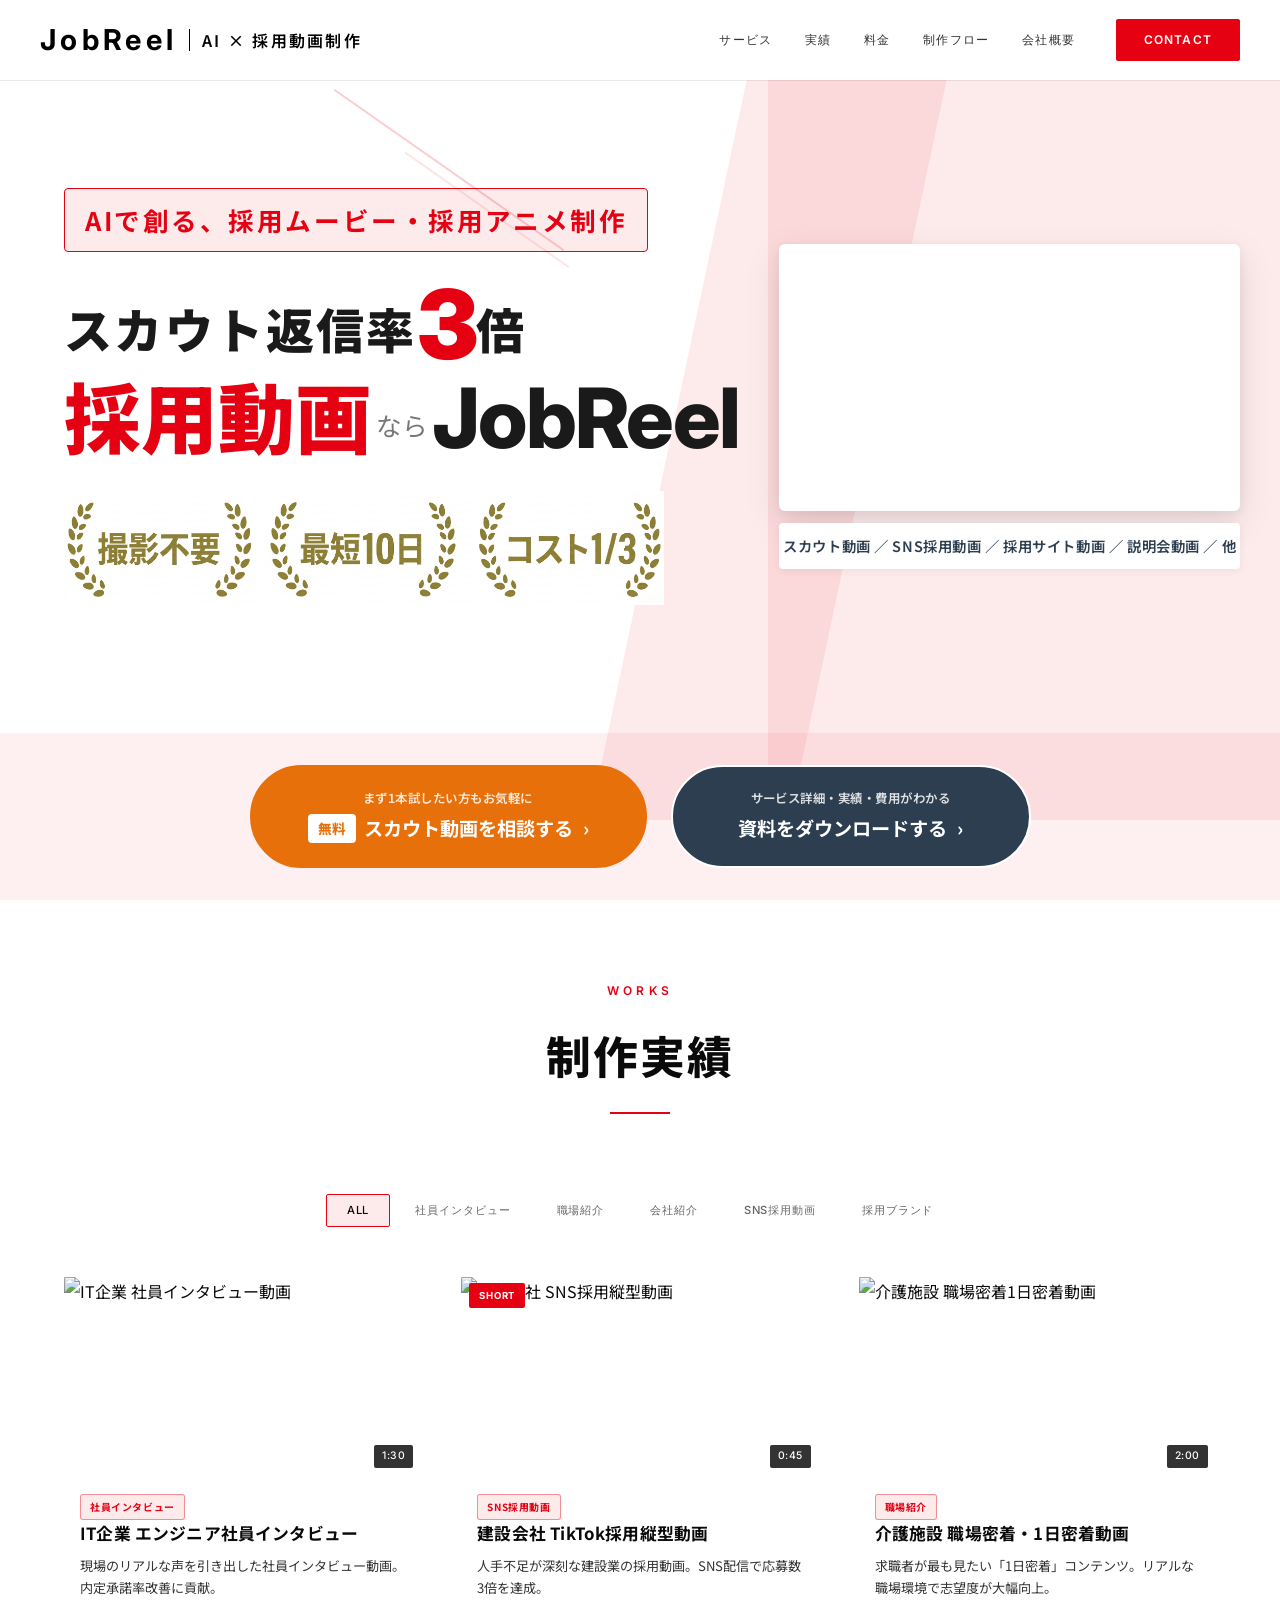
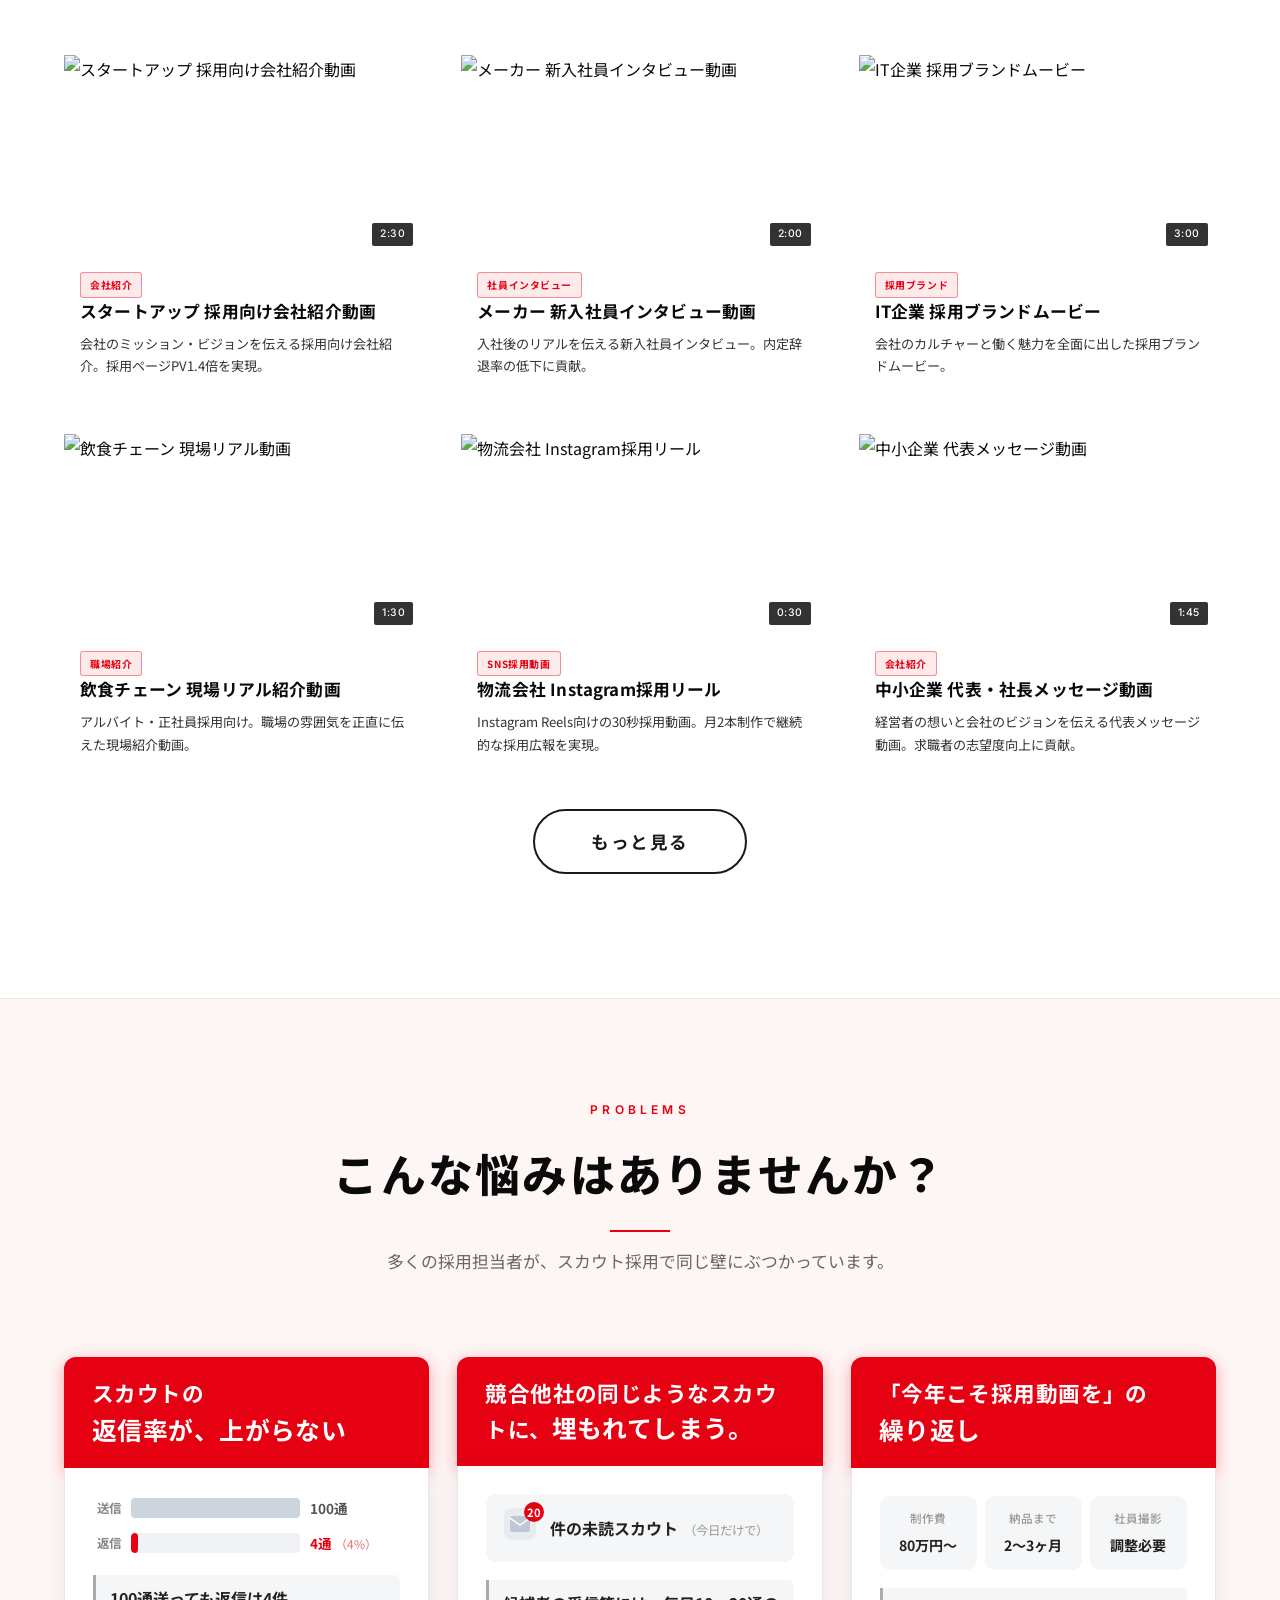
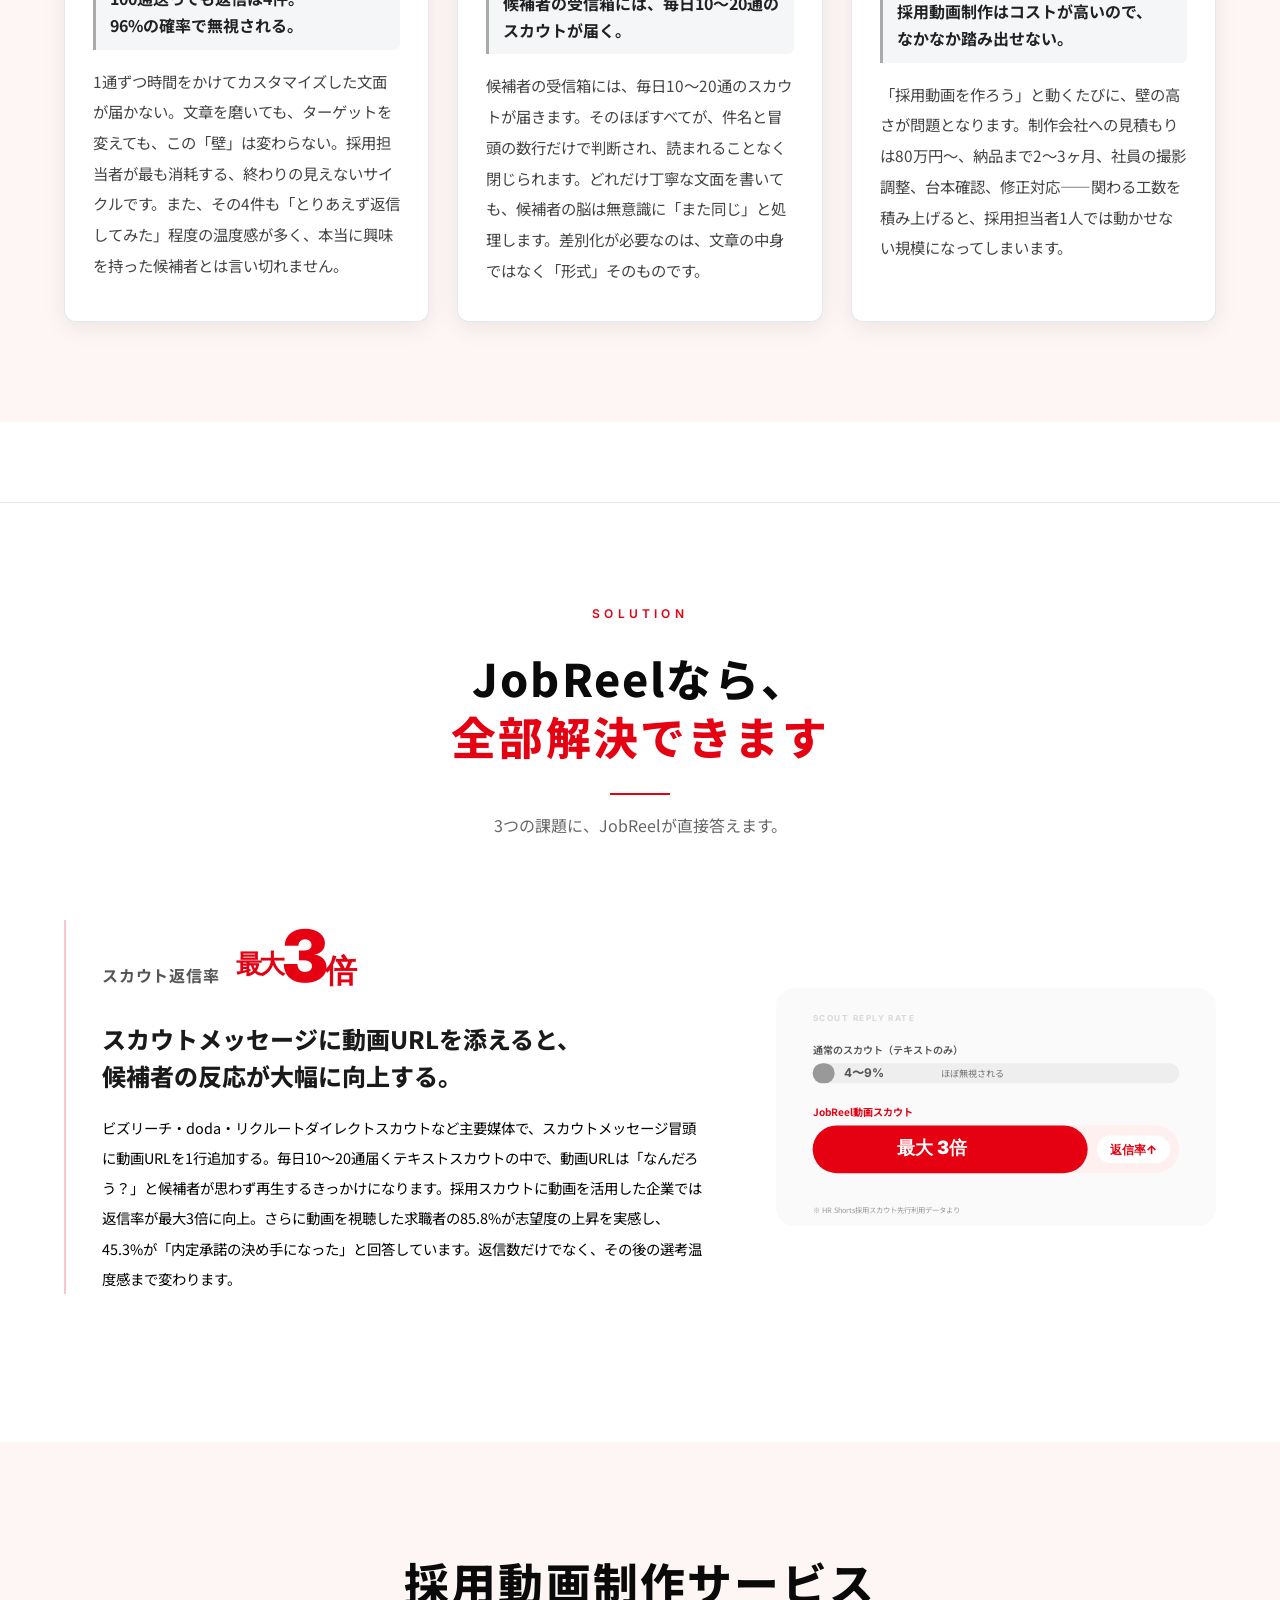
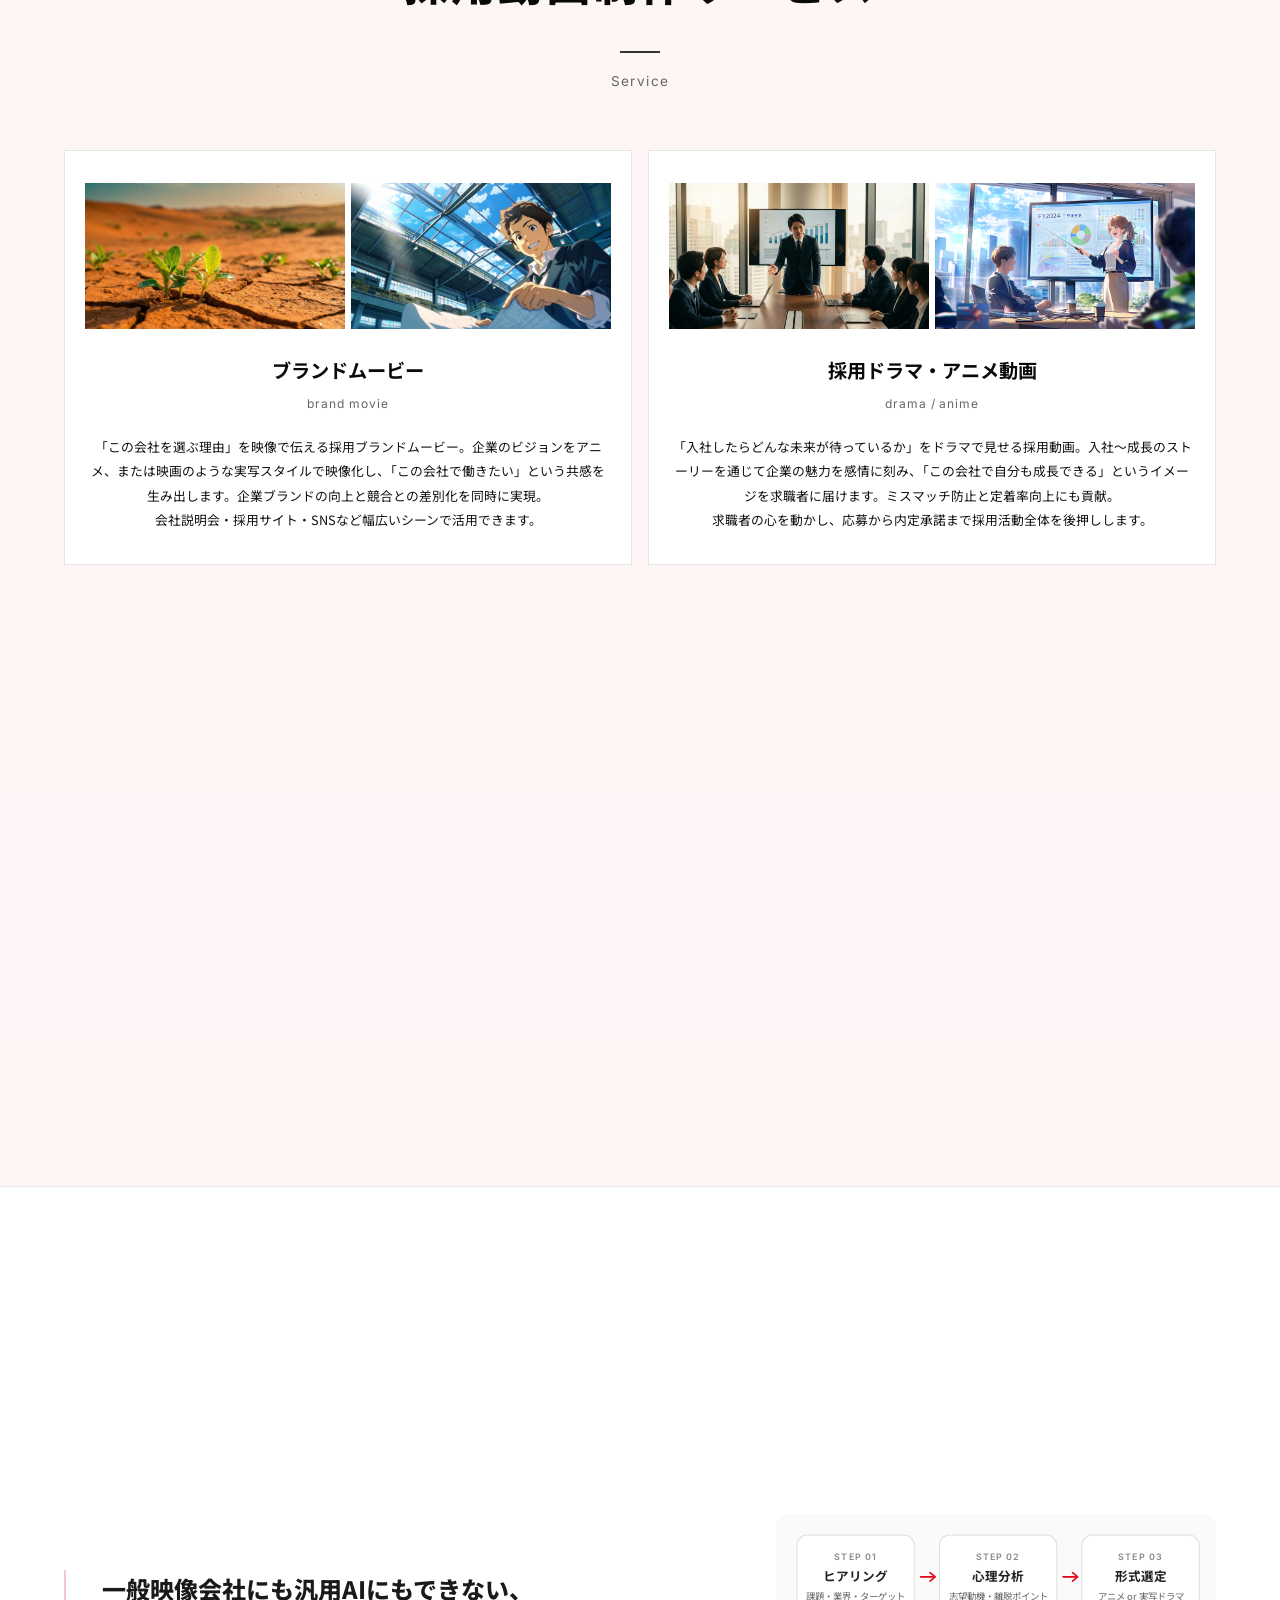
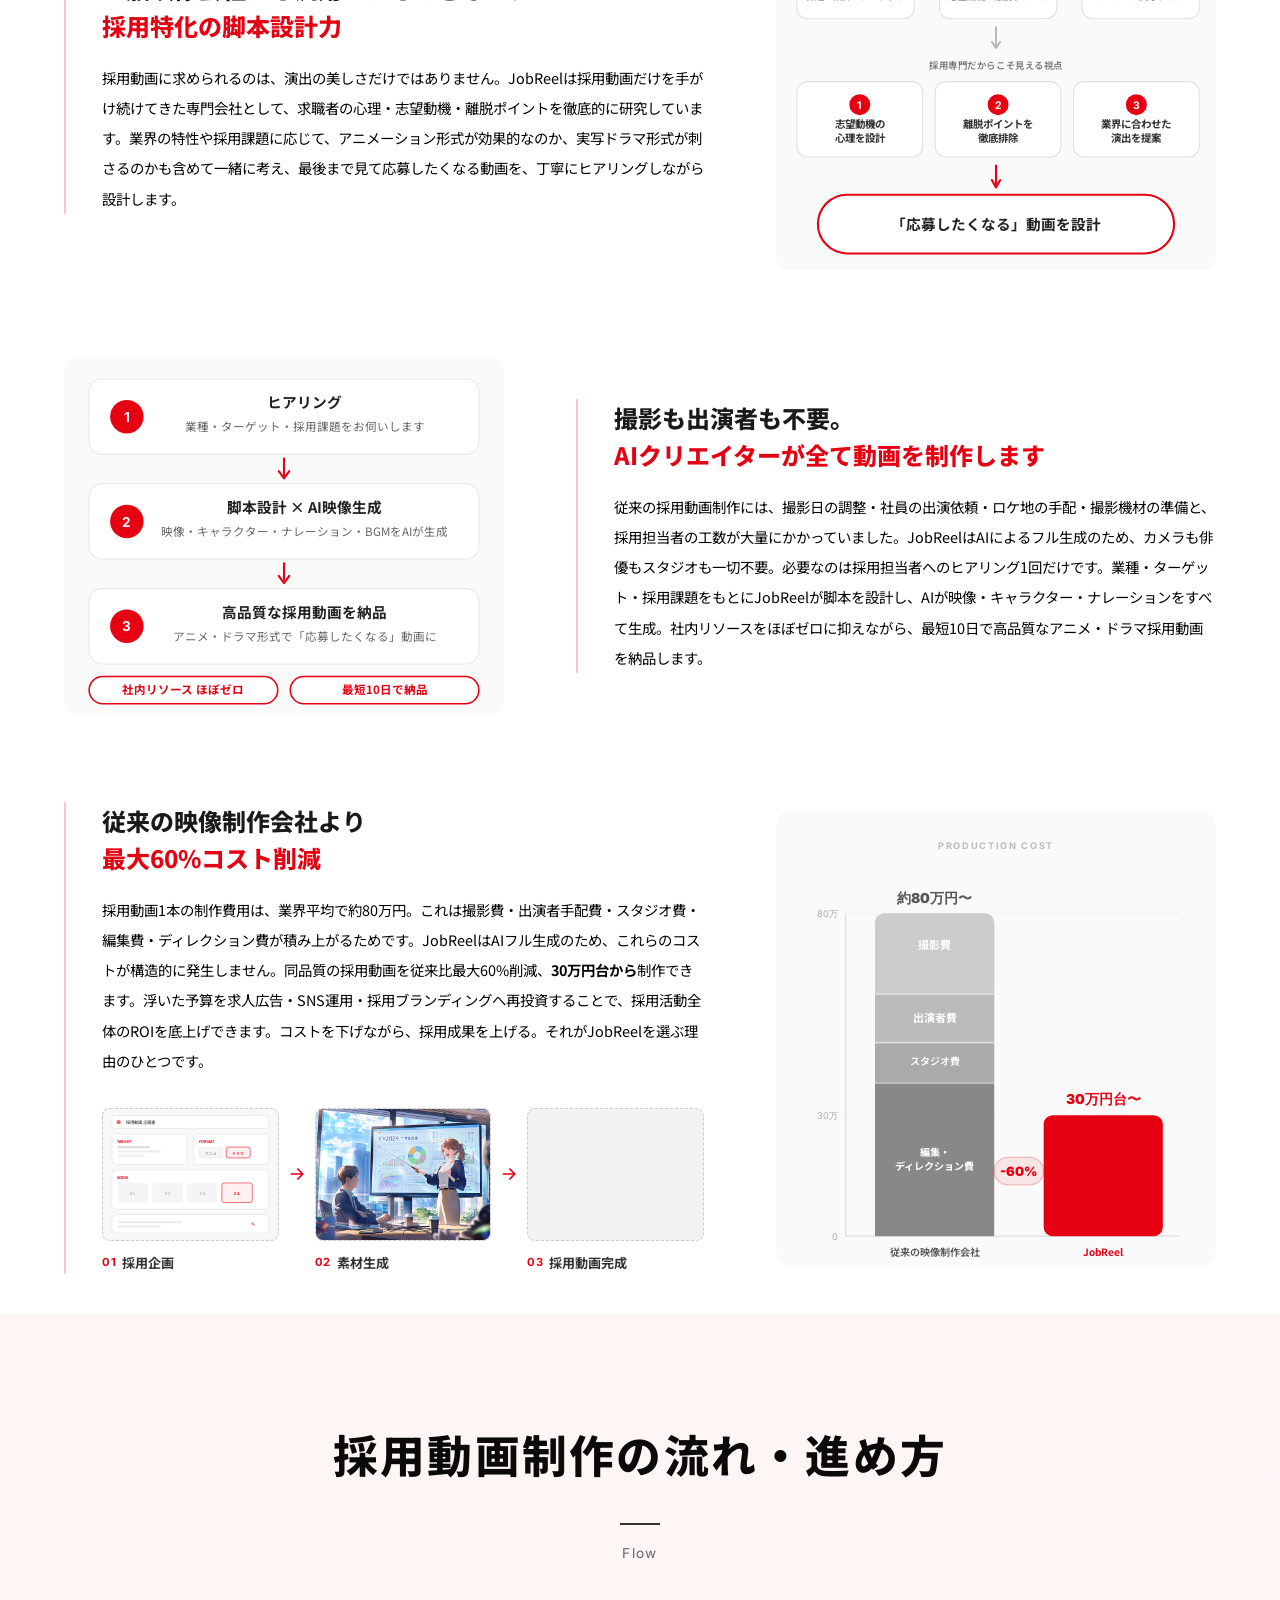
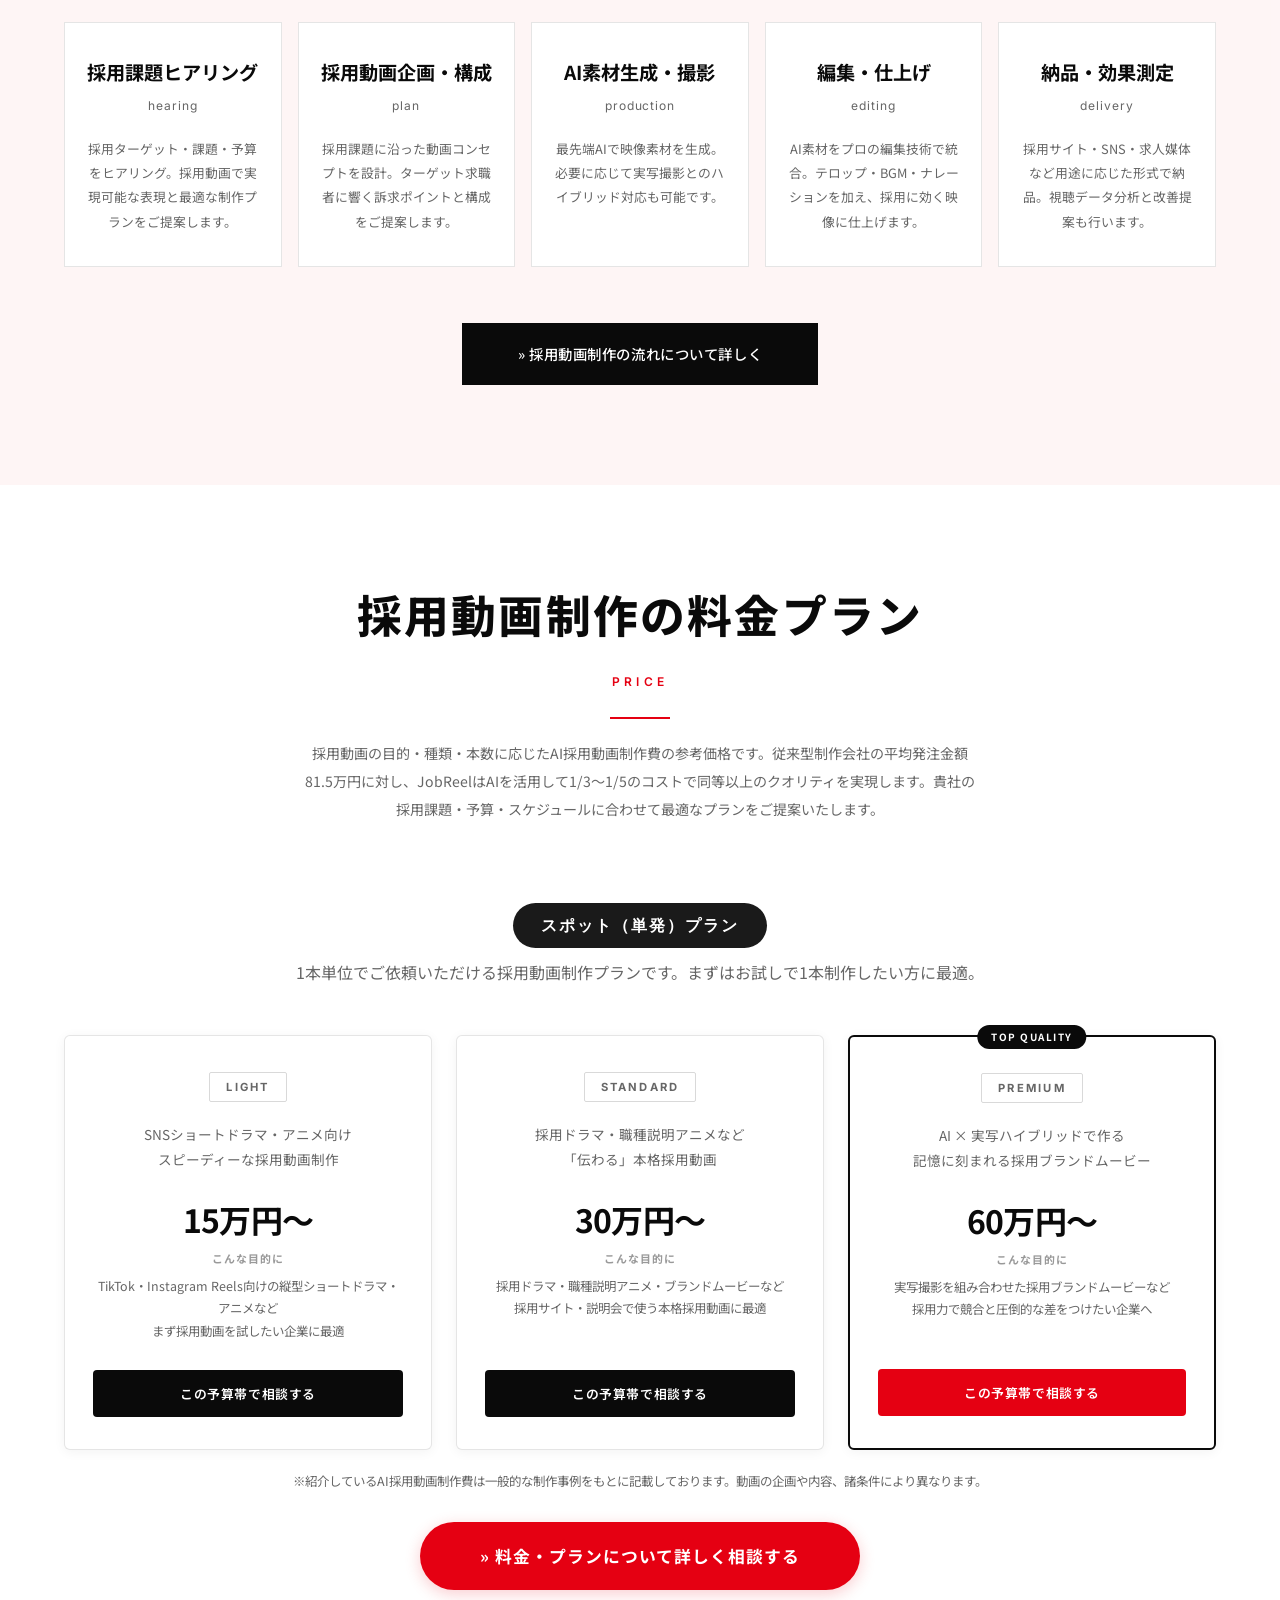
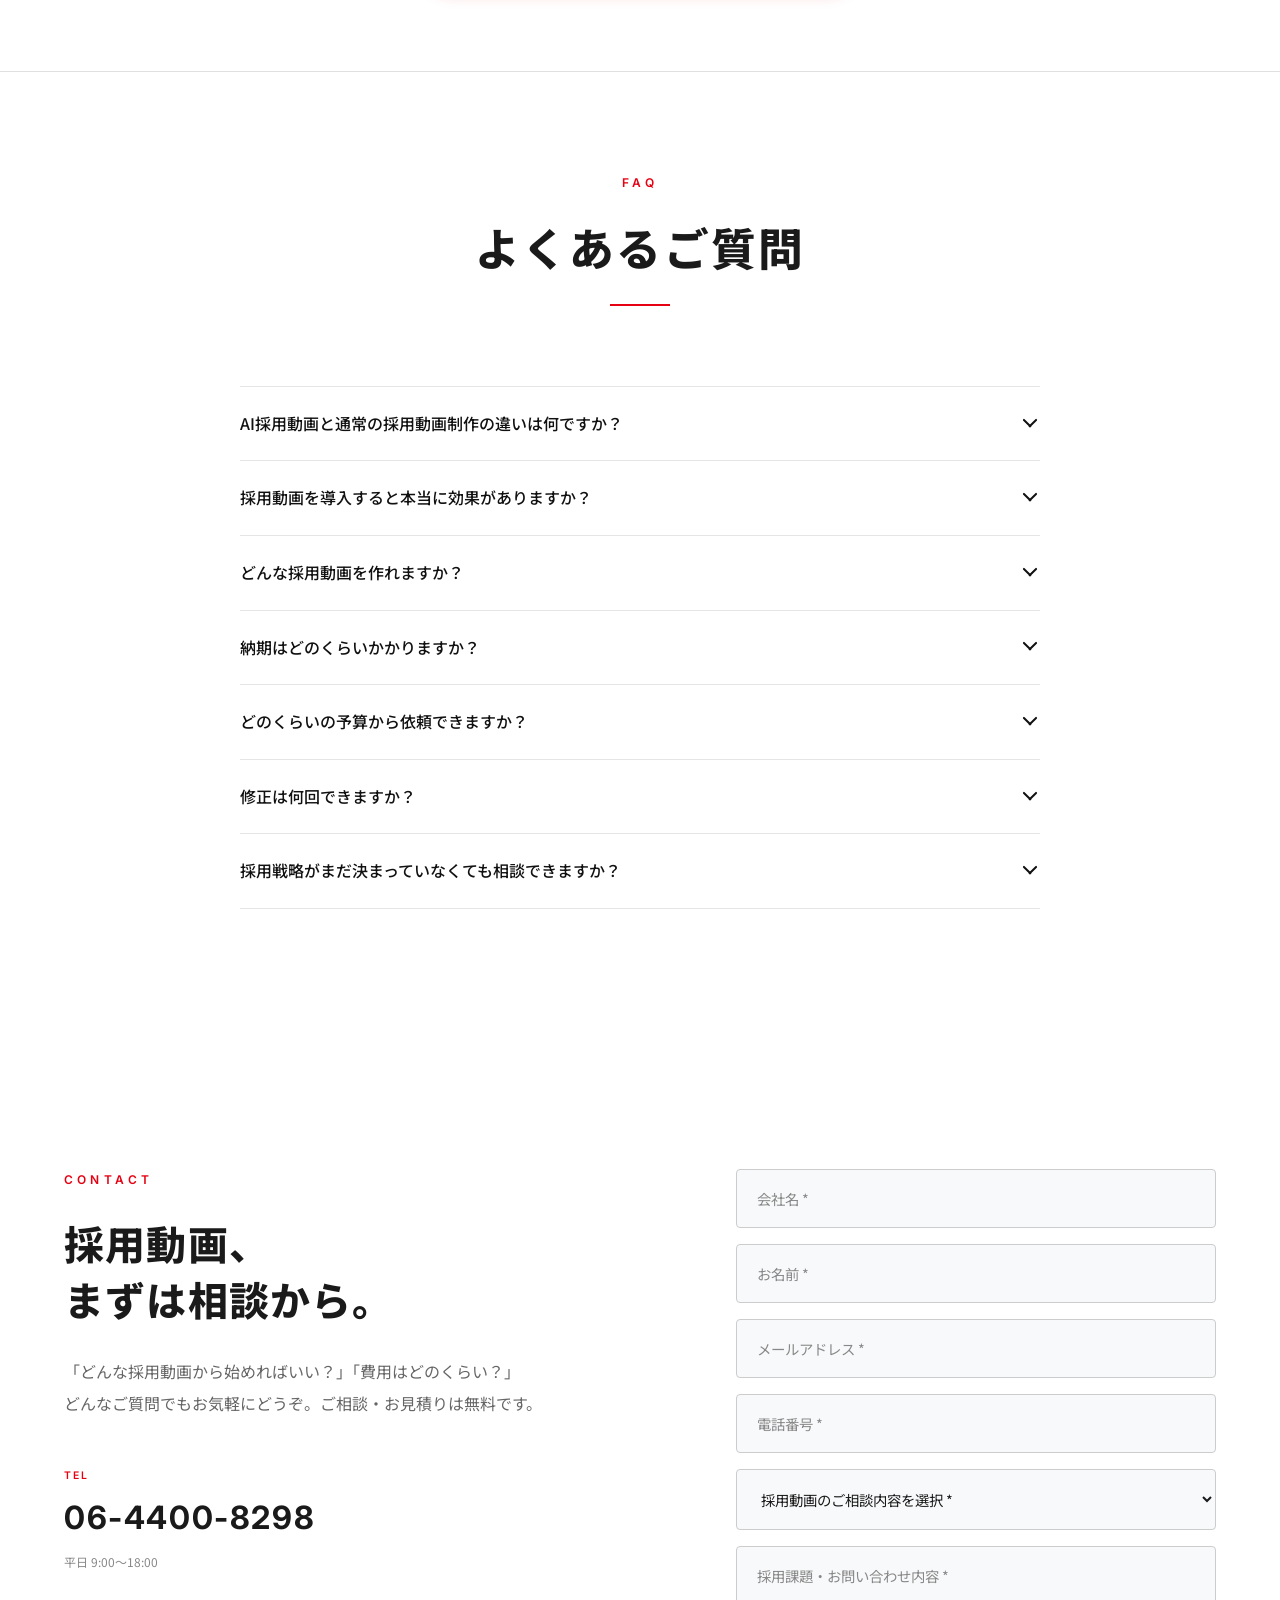
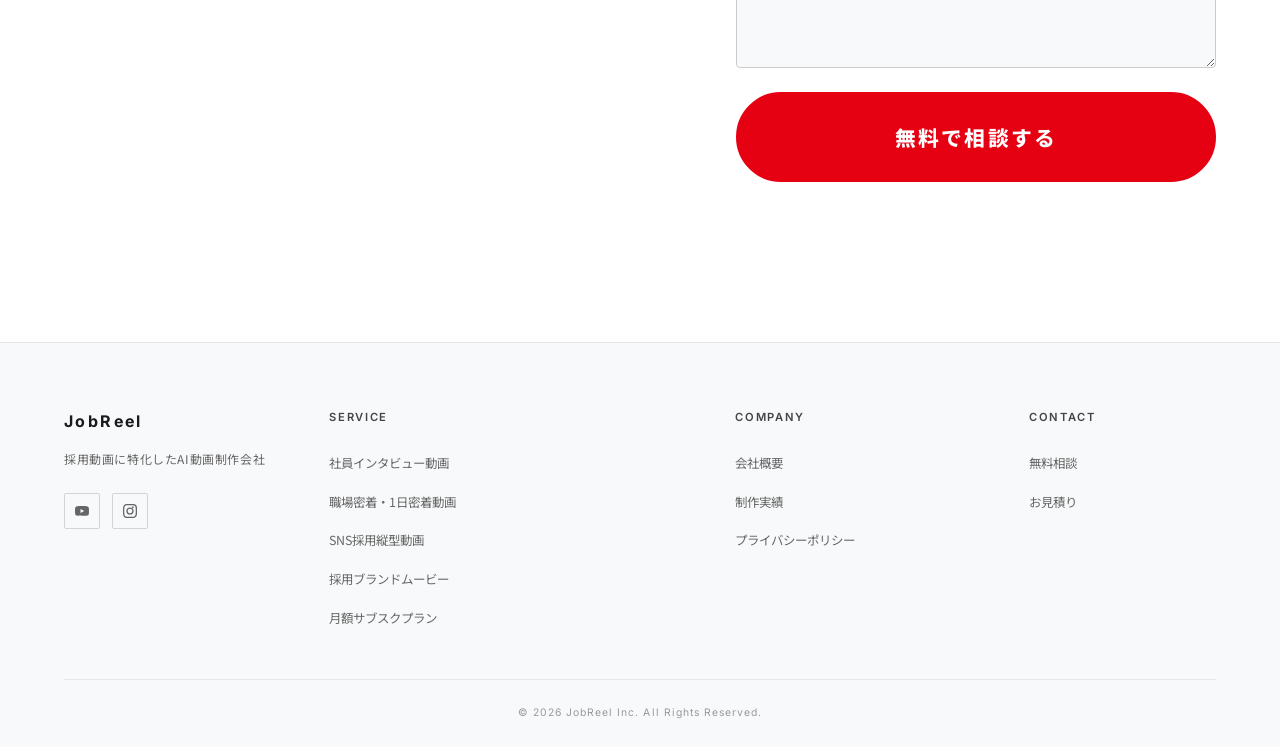
==== index.html @ 61369263 "fix: SOLUTIONカード①「最大」を小さく「3倍」を大きく表示 Co-Authored-By: Claude Sonnet 4.6 <noreply@anthropic.com>" ====
<!DOCTYPE html>
<html lang="ja">
<head>
  <!-- Google tag (gtag.js) -->
  <script async src="https://www.googletagmanager.com/gtag/js?id=AW-18034481150"></script>
  <script>
    window.dataLayer = window.dataLayer || [];
    function gtag(){dataLayer.push(arguments);}
    gtag('js', new Date());
    gtag('config', 'AW-18034481150');
  </script>
  <meta charset="UTF-8">
  <meta name="viewport" content="width=device-width, initial-scale=1.0">
  <title>【アニメ・ドラマ採用動画】応募数3〜10倍・視聴完了率33倍｜JobReel</title>
  <meta name="description" content="アニメ・ドラマ形式の採用動画に特化したAI制作会社。視聴完了率33倍・応募数3〜10倍・内定承諾率+33ptの実績データ。月額5万円〜で毎月継続制作。">
  <meta property="og:title" content="【アニメ・ドラマ採用動画】応募数3〜10倍・視聴完了率33倍｜JobReel">
  <meta property="og:description" content="アニメ・ドラマ形式の採用動画に特化したAI制作会社。視聴完了率33倍・応募数3〜10倍・内定承諾率+33ptの実績データ。月額5万円〜で毎月継続制作。">
  <meta property="og:type" content="website">
  <meta property="og:site_name" content="株式会社JobReel">
  <meta property="og:url" content="https://www.tatedouga.jp/">
  <meta property="og:image" content="https://www.tatedouga.jp/images/og-image.png">
  <meta name="twitter:card" content="summary">
  <meta name="twitter:image" content="https://www.tatedouga.jp/images/og-image.png">
  <meta name="google-site-verification" content="RWF9e0RavRyW4FxP79FwwUJQfIoDXMPvkDPMa_Ox5RI">
  <script type="application/ld+json">
  {
    "@context": "https://schema.org",
    "@type": "WebSite",
    "name": "株式会社JobReel",
    "url": "https://www.tatedouga.jp/"
  }
  </script>
  <link rel="icon" href="/images/favicon.png" type="image/png">
  <link rel="preconnect" href="https://fonts.googleapis.com">
  <link rel="preconnect" href="https://fonts.gstatic.com" crossorigin>
  <link href="https://fonts.googleapis.com/css2?family=Inter:wght@300;400;500;600;700&family=Noto+Sans+JP:wght@300;400;500;700&display=swap" rel="stylesheet">
  <link rel="stylesheet" href="css/style.css">
  <link rel="stylesheet" href="css/page-ai-video.css">
</head>
<body>

  <!-- ========== HEADER ========== -->
  <header class="header" id="header">
    <div class="header-inner">
      <a href="#" class="logo">
        <span class="logo-main">JobReel</span><span class="logo-sub">AI × 採用動画制作</span>
      </a>
      <nav class="nav" id="nav">
        <ul class="nav-list">
          <li><a href="#service">サービス</a></li>
          <li><a href="#works">実績</a></li>
          <li><a href="#pricing">料金</a></li>
          <li><a href="#flow">制作フロー</a></li>
          <li><a href="about.html">会社概要</a></li>
        </ul>
        <a href="inquiry.html" class="nav-cta">CONTACT</a>
      </nav>
      <button class="hamburger" id="hamburger" aria-label="メニューを開く">
        <span></span>
        <span></span>
        <span></span>
      </button>
    </div>
  </header>

  <!-- ========== HERO ========== -->
  <section class="hero" id="hero">
    <div class="hero-bg"></div>
    <div class="hero-deco"></div>
    <div class="hero-inner">
      <div class="hero-left">
        <p class="hero-tag">AIで創る、採用ムービー・採用アニメ制作</p>
        <h1 class="hero-title">
          <span class="hero-title-sub">スカウト返信率<span class="hero-title-sub-num">3</span>倍</span>
          <span class="hero-title-main"><span class="hero-title-red">採用動画</span><span class="hero-title-nara">なら</span><span class="hero-title-brand">JobReel</span></span>
        </h1>
        <div class="hero-stats">
          <img src="images/hero-stats-badge.jpg" alt="撮影不要・最短10日・コスト1/3" class="hero-stats-img">
        </div>
      </div>
      <div class="hero-right">
        <div class="hero-media">
          <video autoplay muted loop playsinline preload="metadata">
            <source src="images/ヒーロー採用.mp4" type="video/mp4">
          </video>
        </div>
        <p class="hero-media-tags">スカウト動画 ／ SNS採用動画 ／ 採用サイト動画 ／ 説明会動画 ／ 他</p>
      </div>
    </div>
    <div class="hero-bar">
      <a href="inquiry.html" class="hero-bar-btn hero-bar-btn--primary">
        <span class="hero-bar-sm">まず1本試したい方もお気軽に</span>
        <span class="hero-bar-lg"><span class="hero-bar-badge">無料</span> スカウト動画を相談する <span class="hero-bar-arr">›</span></span>
      </a>
      <a href="flow.html" class="hero-bar-btn hero-bar-btn--dark">
        <span class="hero-bar-sm">サービス詳細・実績・費用がわかる</span>
        <span class="hero-bar-lg">資料をダウンロードする <span class="hero-bar-arr">›</span></span>
      </a>
    </div>
  </section>



  <!-- ========== WORKS ========== -->
  <section class="works" id="works">
    <div class="container">
      <div class="section-header fade-in">
        <span class="section-en">WORKS</span>
        <h2 class="section-title">制作実績</h2>
        <div class="section-line"></div>
      </div>

      <!-- Works Filter -->
      <div class="works-filter fade-in">
        <button class="filter-btn is-active" data-filter="all">ALL</button>
        <button class="filter-btn" data-filter="interview">社員インタビュー</button>
        <button class="filter-btn" data-filter="workplace">職場紹介</button>
        <button class="filter-btn" data-filter="corporate">会社紹介</button>
        <button class="filter-btn" data-filter="sns">SNS採用動画</button>
        <button class="filter-btn" data-filter="brand">採用ブランド</button>
      </div>

      <!-- Works Grid with YouTube embeds -->
      <div class="works-grid">
        <div class="work-card fade-in" data-category="interview" data-work-id="static-1" data-video-type="normal">
          <div class="work-video-wrap">
            <div class="work-thumbnail" data-video-id="oG0mrNqGZCw">
              <img class="work-thumb-img" src="https://img.youtube.com/vi/oG0mrNqGZCw/hqdefault.jpg" alt="IT企業 社員インタビュー動画">
              <span class="work-duration">1:30</span>
            </div>
          </div>
          <div class="work-info">
            <span class="work-category-tag">社員インタビュー</span>
            <h3 class="work-title">IT企業 エンジニア社員インタビュー</h3>
            <p class="work-desc">現場のリアルな声を引き出した社員インタビュー動画。内定承諾率改善に貢献。</p>
          </div>
        </div>

        <div class="work-card work-card--short fade-in" data-category="sns" data-work-id="static-2" data-video-type="short">
          <div class="work-video-wrap">
            <div class="work-thumbnail" data-video-id="oG0mrNqGZCw">
              <img class="work-thumb-img" src="https://img.youtube.com/vi/oG0mrNqGZCw/hqdefault.jpg" alt="建設会社 SNS採用縦型動画">
              <span class="work-short-badge">Short</span>
              <span class="work-duration">0:45</span>
            </div>
          </div>
          <div class="work-info">
            <span class="work-category-tag">SNS採用動画</span>
            <h3 class="work-title">建設会社 TikTok採用縦型動画</h3>
            <p class="work-desc">人手不足が深刻な建設業の採用動画。SNS配信で応募数3倍を達成。</p>
          </div>
        </div>

        <div class="work-card fade-in" data-category="workplace" data-work-id="static-3" data-video-type="normal">
          <div class="work-video-wrap">
            <div class="work-thumbnail" data-video-id="oG0mrNqGZCw">
              <img class="work-thumb-img" src="https://img.youtube.com/vi/oG0mrNqGZCw/hqdefault.jpg" alt="介護施設 職場密着1日密着動画">
              <span class="work-duration">2:00</span>
            </div>
          </div>
          <div class="work-info">
            <span class="work-category-tag">職場紹介</span>
            <h3 class="work-title">介護施設 職場密着・1日密着動画</h3>
            <p class="work-desc">求職者が最も見たい「1日密着」コンテンツ。リアルな職場環境で志望度が大幅向上。</p>
          </div>
        </div>

        <div class="work-card fade-in" data-category="corporate" data-work-id="static-4" data-video-type="normal">
          <div class="work-video-wrap">
            <div class="work-thumbnail" data-video-id="oG0mrNqGZCw">
              <img class="work-thumb-img" src="https://img.youtube.com/vi/oG0mrNqGZCw/hqdefault.jpg" alt="スタートアップ 採用向け会社紹介動画">
              <span class="work-duration">2:30</span>
            </div>
          </div>
          <div class="work-info">
            <span class="work-category-tag">会社紹介</span>
            <h3 class="work-title">スタートアップ 採用向け会社紹介動画</h3>
            <p class="work-desc">会社のミッション・ビジョンを伝える採用向け会社紹介。採用ページPV1.4倍を実現。</p>
          </div>
        </div>

        <div class="work-card fade-in" data-category="interview" data-work-id="static-5" data-video-type="normal">
          <div class="work-video-wrap">
            <div class="work-thumbnail" data-video-id="oG0mrNqGZCw">
              <img class="work-thumb-img" src="https://img.youtube.com/vi/oG0mrNqGZCw/hqdefault.jpg" alt="メーカー 新入社員インタビュー動画">
              <span class="work-duration">2:00</span>
            </div>
          </div>
          <div class="work-info">
            <span class="work-category-tag">社員インタビュー</span>
            <h3 class="work-title">メーカー 新入社員インタビュー動画</h3>
            <p class="work-desc">入社後のリアルを伝える新入社員インタビュー。内定辞退率の低下に貢献。</p>
          </div>
        </div>

        <div class="work-card fade-in" data-category="brand" data-work-id="static-6" data-video-type="normal">
          <div class="work-video-wrap">
            <div class="work-thumbnail" data-video-id="oG0mrNqGZCw">
              <img class="work-thumb-img" src="https://img.youtube.com/vi/oG0mrNqGZCw/hqdefault.jpg" alt="IT企業 採用ブランドムービー">
              <span class="work-duration">3:00</span>
            </div>
          </div>
          <div class="work-info">
            <span class="work-category-tag">採用ブランド</span>
            <h3 class="work-title">IT企業 採用ブランドムービー</h3>
            <p class="work-desc">会社のカルチャーと働く魅力を全面に出した採用ブランドムービー。</p>
          </div>
        </div>

        <div class="work-card fade-in" data-category="workplace" data-work-id="static-7" data-video-type="normal">
          <div class="work-video-wrap">
            <div class="work-thumbnail" data-video-id="oG0mrNqGZCw">
              <img class="work-thumb-img" src="https://img.youtube.com/vi/oG0mrNqGZCw/hqdefault.jpg" alt="飲食チェーン 現場リアル動画">
              <span class="work-duration">1:30</span>
            </div>
          </div>
          <div class="work-info">
            <span class="work-category-tag">職場紹介</span>
            <h3 class="work-title">飲食チェーン 現場リアル紹介動画</h3>
            <p class="work-desc">アルバイト・正社員採用向け。職場の雰囲気を正直に伝えた現場紹介動画。</p>
          </div>
        </div>

        <div class="work-card fade-in" data-category="sns" data-work-id="static-8" data-video-type="normal">
          <div class="work-video-wrap">
            <div class="work-thumbnail" data-video-id="oG0mrNqGZCw">
              <img class="work-thumb-img" src="https://img.youtube.com/vi/oG0mrNqGZCw/hqdefault.jpg" alt="物流会社 Instagram採用リール">
              <span class="work-duration">0:30</span>
            </div>
          </div>
          <div class="work-info">
            <span class="work-category-tag">SNS採用動画</span>
            <h3 class="work-title">物流会社 Instagram採用リール</h3>
            <p class="work-desc">Instagram Reels向けの30秒採用動画。月2本制作で継続的な採用広報を実現。</p>
          </div>
        </div>

        <div class="work-card fade-in" data-category="corporate" data-work-id="static-9" data-video-type="normal">
          <div class="work-video-wrap">
            <div class="work-thumbnail" data-video-id="oG0mrNqGZCw">
              <img class="work-thumb-img" src="https://img.youtube.com/vi/oG0mrNqGZCw/hqdefault.jpg" alt="中小企業 代表メッセージ動画">
              <span class="work-duration">1:45</span>
            </div>
          </div>
          <div class="work-info">
            <span class="work-category-tag">会社紹介</span>
            <h3 class="work-title">中小企業 代表・社長メッセージ動画</h3>
            <p class="work-desc">経営者の想いと会社のビジョンを伝える代表メッセージ動画。求職者の志望度向上に貢献。</p>
          </div>
        </div>

        <div class="work-card fade-in work-card-hidden" data-category="brand" data-work-id="static-10" data-video-type="normal">
          <div class="work-video-wrap">
            <div class="work-thumbnail" data-video-id="oG0mrNqGZCw">
              <img class="work-thumb-img" src="https://img.youtube.com/vi/oG0mrNqGZCw/hqdefault.jpg" alt="不動産会社 採用ブランドムービー">
              <span class="work-duration">3:00</span>
            </div>
          </div>
          <div class="work-info">
            <span class="work-category-tag">採用ブランド</span>
            <h3 class="work-title">不動産会社 採用ブランドムービー</h3>
            <p class="work-desc">働く環境・成長機会・チームカルチャーを凝縮した採用ブランドムービー。</p>
          </div>
        </div>
      </div>

      <div class="works-more fade-in">
        <a href="works.html" class="btn btn-outline-light">もっと見る</a>
      </div>
    </div>
  </section>


  <hr class="section-divider">

  <!-- ========== PAIN POINTS ========== -->
  <section class="pain-points" id="pain">
    <div class="container">
      <div class="section-header fade-in">
        <span class="section-en">PROBLEMS</span>
        <h2 class="section-title">こんな悩みは<br class="sp-only">ありませんか？</h2>
        <div class="section-line"></div>
        <p class="pain-lead">多くの採用担当者が、スカウト採用で同じ壁にぶつかっています。</p>
      </div>
      <div class="pain-grid">

        <!-- 01 -->
        <div class="pain-card-wrap fade-in">
          <h3 class="pain-title pain-title--featured">スカウトの<span>返信率が、上がらない</span></h3>
          <div class="pain-card">
            <div class="pain-visual">
              <div class="pain-bar-row">
                <span class="pain-bar-label">送信</span>
                <div class="pain-bar-track">
                  <div class="pain-bar-fill pain-bar-sent"></div>
                </div>
                <span class="pain-bar-num">100通</span>
              </div>
              <div class="pain-bar-row">
                <span class="pain-bar-label">返信</span>
                <div class="pain-bar-track">
                  <div class="pain-bar-fill pain-bar-reply"></div>
                </div>
                <span class="pain-bar-num pain-bar-num--red">4通 <small>（4%）</small></span>
              </div>
            </div>
            <p class="pain-hook">100通送っても返信は4件。<br>96%の確率で無視される。</p>
            <p class="pain-body">1通ずつ時間をかけてカスタマイズした文面が届かない。文章を磨いても、ターゲットを変えても、この「壁」は変わらない。採用担当者が最も消耗する、終わりの見えないサイクルです。また、その4件も「とりあえず返信してみた」程度の温度感が多く、本当に興味を持った候補者とは言い切れません。</p>
          </div>
        </div>

        <!-- 02 -->
        <div class="pain-card-wrap fade-in">
          <h3 class="pain-title pain-title--featured">競合他社の同じようなスカウトに、<span style="display:inline;">埋もれてしまう。</span></h3>
          <div class="pain-card">

            <div class="pain-notify">
              <div class="pain-notify-icon">
                <svg width="32" height="32" viewBox="0 0 32 32" fill="none" xmlns="http://www.w3.org/2000/svg">
                  <rect width="32" height="32" rx="8" fill="#E8ECF0"/>
                  <path d="M6 10C6 8.9 6.9 8 8 8H24C25.1 8 26 8.9 26 10V22C26 23.1 25.1 24 24 24H8C6.9 24 6 23.1 6 22V10Z" fill="#BFC8D4"/>
                  <path d="M6 10L16 17L26 10" stroke="white" stroke-width="1.5" stroke-linecap="round"/>
                </svg>
                <span class="pain-notify-badge">20</span>
              </div>
              <div class="pain-notify-label">件の未読スカウト<small>（今日だけで）</small></div>
            </div>

            <p class="pain-hook">候補者の受信箱には、毎日10〜20通のスカウトが届く。</p>
            <p class="pain-body">候補者の受信箱には、毎日10〜20通のスカウトが届きます。そのほぼすべてが、件名と冒頭の数行だけで判断され、読まれることなく閉じられます。どれだけ丁寧な文面を書いても、候補者の脳は無意識に「また同じ」と処理します。差別化が必要なのは、文章の中身ではなく「形式」そのものです。</p>
          </div>
        </div>

        <!-- 03 -->
        <div class="pain-card-wrap fade-in">
          <h3 class="pain-title pain-title--featured">「今年こそ採用動画を」の<span>繰り返し</span></h3>
          <div class="pain-card">
            <div class="pain-cost-grid">
              <div class="pain-cost-item">
                <span class="pain-cost-label">制作費</span>
                <span class="pain-cost-val">80万円〜</span>
              </div>
              <div class="pain-cost-item">
                <span class="pain-cost-label">納品まで</span>
                <span class="pain-cost-val">2〜3ヶ月</span>
              </div>
              <div class="pain-cost-item">
                <span class="pain-cost-label">社員撮影</span>
                <span class="pain-cost-val">調整必要</span>
              </div>
            </div>
            <p class="pain-hook">採用動画制作はコストが高いので、<br>なかなか踏み出せない。</p>
            <p class="pain-body">「採用動画を作ろう」と動くたびに、壁の高さが問題となります。制作会社への見積もりは80万円〜、納品まで2〜3ヶ月、社員の撮影調整、台本確認、修正対応——関わる工数を積み上げると、採用担当者1人では動かせない規模になってしまいます。</p>
          </div>
        </div>

      </div>
    </div>
  </section>

  <hr class="section-divider">

  <!-- ========== SOLUTION ========== -->
  <section class="solution" id="solution">
    <div class="container">
      <div class="section-header fade-in">
        <span class="section-en" style="color:var(--red);">SOLUTION</span>
        <h2 class="section-title">JobReelなら、<br><span style="color:var(--red);">全部解決できます</span></h2>
        <div class="section-line"></div>
        <p class="solution-lead">3つの課題に、JobReelが直接答えます。</p>
      </div>

      <div class="feature-list solution-list">

        <!-- 01 返信率 -->
        <div class="feature-item fade-in">
          <div class="feature-item-text">
            <div class="feature-item-content">
              <div class="why-kpi-title">
                <span class="why-kpi-metric">スカウト返信率</span>
                <span class="why-kpi-value"><span style="font-size:1.6rem; font-weight:700; vertical-align:middle;">最大</span>3<span class="why-kpi-unit">倍</span></span>
              </div>
              <h3>スカウトメッセージに動画URLを添えると、<br>候補者の反応が大幅に向上する。</h3>
              <p>ビズリーチ・doda・リクルートダイレクトスカウトなど主要媒体で、スカウトメッセージ冒頭に動画URLを1行追加する。毎日10〜20通届くテキストスカウトの中で、動画URLは「なんだろう？」と候補者が思わず再生するきっかけになります。採用スカウトに動画を活用した企業では返信率が最大3倍に向上。さらに動画を視聴した求職者の85.8%が志望度の上昇を実感し、45.3%が「内定承諾の決め手になった」と回答しています。返信数だけでなく、その後の選考温度感まで変わります。</p>
            </div>
          </div>
          <div class="feature-item-visual">
            <svg viewBox="0 0 480 260" fill="none" xmlns="http://www.w3.org/2000/svg">
              <rect width="480" height="260" rx="20" fill="#FAFAFA"/>
              <text x="40" y="36" font-family="Inter,sans-serif" font-size="9" fill="#D8D8D8" font-weight="700" letter-spacing="0.18em">SCOUT REPLY RATE</text>
              <!-- 通常スカウト -->
              <text x="40" y="72" font-family="Noto Sans JP,sans-serif" font-size="11" fill="#555555" font-weight="600">通常のスカウト（テキストのみ）</text>
              <rect x="40" y="82" width="400" height="22" rx="11" fill="#EEEEEE"/>
              <rect x="40" y="82" width="24" height="22" rx="11" fill="#999999"/>
              <text x="74" y="97" font-family="Inter,sans-serif" font-size="13" fill="#555555" font-weight="700">4〜9%</text>
              <text x="180" y="97" font-family="Noto Sans JP,sans-serif" font-size="10" fill="#777777">ほぼ無視される</text>
              <!-- JobReel -->
              <text x="40" y="140" font-family="Noto Sans JP,sans-serif" font-size="11" fill="#E50012" font-weight="700">JobReel動画スカウト</text>
              <rect x="40" y="150" width="400" height="52" rx="26" fill="#FFF0F0"/>
              <rect x="40" y="150" width="300" height="52" rx="26" fill="#E50012"/>
              <text x="170" y="181" text-anchor="middle" font-family="Inter,sans-serif" font-size="20" fill="#FFFFFF" font-weight="900">最大 3倍</text>
              <rect x="350" y="161" width="80" height="30" rx="15" fill="#FFFFFF"/>
              <text x="390" y="181" text-anchor="middle" font-family="Inter,sans-serif" font-size="13" fill="#E50012" font-weight="800">返信率↑</text>
              <text x="40" y="246" font-family="Noto Sans JP,sans-serif" font-size="8" fill="#999999">※ HR Shorts採用スカウト先行利用データより</text>
            </svg>
          </div>
        </div>

      </div>
    </div>
  </section>

  <!-- ========== SERVICE ========== -->
  <section class="flow" id="service">
    <div class="container">
      <div class="flow-header fade-in">
        <h2 class="flow-title">採用動画制作サービス</h2>
        <div class="flow-title-line"></div>
        <span class="flow-title-en">Service</span>
      </div>

      <div class="flow-cards" style="grid-template-columns: repeat(2, 1fr);">
        <div class="flow-card fade-in">
          <div class="flow-card-images">
            <div class="flow-card-img">
              <img src="images/service-brand-02.webp" alt="ブランドムービーサンプル2">
            </div>
            <div class="flow-card-img">
              <img src="images/service-brand-01.png" alt="ブランドムービーサンプル1">
            </div>
          </div>
          <h3 class="flow-card-title">ブランドムービー</h3>
          <span class="flow-card-en">brand movie</span>
          <p class="flow-card-text" style="color:#111111;">「この会社を選ぶ理由」を映像で伝える採用ブランドムービー。企業のビジョンをアニメ、または映画のような実写スタイルで映像化し、「この会社で働きたい」という共感を生み出します。企業ブランドの向上と競合との差別化を同時に実現。<br>会社説明会・採用サイト・SNSなど幅広いシーンで活用できます。</p>
        </div>
        <div class="flow-card fade-in">
          <div class="flow-card-images">
            <div class="flow-card-img">
              <img src="images/service-drama-01.webp" alt="採用ドラマ・アニメ動画サンプル1">
            </div>
            <div class="flow-card-img">
              <img src="images/service-drama-02.png" alt="採用ドラマ・アニメ動画サンプル2">
            </div>
          </div>
          <h3 class="flow-card-title">採用ドラマ・アニメ動画</h3>
          <span class="flow-card-en">drama / anime</span>
          <p class="flow-card-text" style="color:#111111;">「入社したらどんな未来が待っているか」をドラマで見せる採用動画。入社〜成長のストーリーを通じて企業の魅力を感情に刻み、「この会社で自分も成長できる」というイメージを求職者に届けます。ミスマッチ防止と定着率向上にも貢献。<br>求職者の心を動かし、応募から内定承諾まで採用活動全体を後押しします。</p>
        </div>
        <div class="flow-card fade-in">
          <div class="flow-card-images">
            <div class="flow-card-img">
              <img src="images/service-job-01.png" alt="職種説明アニメ動画サンプル1">
            </div>
            <div class="flow-card-img">
              <img src="images/service-job-02.png" alt="職種説明アニメ動画サンプル2">
            </div>
          </div>
          <h3 class="flow-card-title">職種説明アニメ動画</h3>
          <span class="flow-card-en">job description</span>
          <p class="flow-card-text" style="color:#111111;">「この仕事で何ができるか」をアニメ×図解でわかりやすく映像化。業務内容・やりがい・1日のスケジュール・キャリアパスを視覚的に届け、求職者の「入社後イメージ」を明確にします。職種への理解が深まることで応募の質が上がり、早期離職・ミスマッチを根本から防ぎます。</p>
        </div>
        <div class="flow-card fade-in">
          <div class="flow-card-images" style="display:flex; justify-content:center; gap:6px; aspect-ratio:32/9;">
            <div class="flow-card-img" style="aspect-ratio:9/16; height:100%; width:auto; flex:none;">
              <img src="images/service-sns-01.webp" alt="SNSショートドラマサンプル1">
            </div>
            <div class="flow-card-img" style="aspect-ratio:9/16; height:100%; width:auto; flex:none;">
              <img src="images/service-sns-02.png" alt="SNSショートドラマサンプル2">
            </div>
          </div>
          <h3 class="flow-card-title">SNSショートドラマ</h3>
          <span class="flow-card-en">sns short drama</span>
          <p class="flow-card-text" style="color:#111111;">TikTok・Instagram Reels向けの縦型ショートドラマ。Z世代の83.7%が視聴するフォーマットで、求人広告費をかけずに認知拡大と応募増加を同時に狙います。<br>ストーリー形式で「最後まで見てしまう」コンテンツを制作し、拡散・シェアで採用ブランドを広げます。</p>
        </div>
      </div>
      <div class="works-more fade-in" style="margin-top:48px;">
        <a href="anime-drama.html" class="btn btn-outline-light">アニメ・ドラマ採用動画について</a>
      </div>
    </div>
  </section>

  <section class="service" id="whyus">
    <div class="container">


      <!-- 選ばれる理由（先に表示） -->
      <div class="feature-header fade-in">
        <span class="feature-header-watermark">Feature</span>
        <span class="section-en">WHY US</span>
        <h2 class="section-title">JobReelが選ばれる<br class="sp-only"><span style="color:var(--red);">強み・特徴</span></h2>
        <div class="section-line"></div>
        <p class="feature-header-lead">JobReelは採用動画制作に特化したAI制作会社です。<br>専任ディレクターのノウハウとAIの制作力を組み合わせ、採用に本当に効く動画を最短10日・低コストでお届けします。</p>
      </div>

      <div class="feature-list">

        <!-- 特徴01 -->
        <div class="feature-item fade-in">
          <div class="feature-item-text">
            <div class="feature-item-content">
              <h3>一般映像会社にも汎用AIにもできない、<br><span style="color:var(--red);">採用特化の脚本設計力</span></h3>
              <p style="color:#000000;">採用動画に求められるのは、演出の美しさだけではありません。JobReelは採用動画だけを手がけ続けてきた専門会社として、求職者の心理・志望動機・離脱ポイントを徹底的に研究しています。業界の特性や採用課題に応じて、アニメーション形式が効果的なのか、実写ドラマ形式が刺さるのかも含めて一緒に考え、最後まで見て応募したくなる動画を、丁寧にヒアリングしながら設計します。</p>
            </div>
          </div>
          <div class="feature-item-visual">
            <svg viewBox="0 0 420 340" fill="none" xmlns="http://www.w3.org/2000/svg">
              <rect width="420" height="340" rx="12" fill="#FAFAFA"/>

              <!-- ===== 上段：3ステップ（均等配置） ===== -->
              <rect x="20" y="20" width="112" height="80" rx="10" fill="#FFF" stroke="#E0E0E0" stroke-width="1"/>
              <text x="76" y="44" text-anchor="middle" font-family="Inter,sans-serif" font-size="8.5" fill="#888" font-weight="600" letter-spacing="0.12em">STEP 01</text>
              <text x="76" y="64" text-anchor="middle" font-family="Noto Sans JP,sans-serif" font-size="12" fill="#222" font-weight="700">ヒアリング</text>
              <text x="76" y="82" text-anchor="middle" font-family="Noto Sans JP,sans-serif" font-size="9" fill="#666">課題・業界・ターゲット</text>

              <!-- 矢印1 -->
              <path d="M138 60 L150 60" stroke="#E50012" stroke-width="1.5" stroke-linecap="round"/>
              <path d="M147 56 L152 60 L147 64" stroke="#E50012" stroke-width="1.5" stroke-linecap="round" stroke-linejoin="round" fill="none"/>

              <rect x="156" y="20" width="112" height="80" rx="10" fill="#FFF" stroke="#E0E0E0" stroke-width="1"/>
              <text x="212" y="44" text-anchor="middle" font-family="Inter,sans-serif" font-size="8.5" fill="#888" font-weight="600" letter-spacing="0.12em">STEP 02</text>
              <text x="212" y="64" text-anchor="middle" font-family="Noto Sans JP,sans-serif" font-size="12" fill="#222" font-weight="700">心理分析</text>
              <text x="212" y="82" text-anchor="middle" font-family="Noto Sans JP,sans-serif" font-size="9" fill="#666">志望動機・離脱ポイント</text>

              <!-- 矢印2 -->
              <path d="M274 60 L286 60" stroke="#E50012" stroke-width="1.5" stroke-linecap="round"/>
              <path d="M283 56 L288 60 L283 64" stroke="#E50012" stroke-width="1.5" stroke-linecap="round" stroke-linejoin="round" fill="none"/>

              <rect x="292" y="20" width="112" height="80" rx="10" fill="#FFF" stroke="#E0E0E0" stroke-width="1"/>
              <text x="348" y="44" text-anchor="middle" font-family="Inter,sans-serif" font-size="8.5" fill="#888" font-weight="600" letter-spacing="0.12em">STEP 03</text>
              <text x="348" y="64" text-anchor="middle" font-family="Noto Sans JP,sans-serif" font-size="12" fill="#222" font-weight="700">形式選定</text>
              <text x="348" y="82" text-anchor="middle" font-family="Noto Sans JP,sans-serif" font-size="9" fill="#666">アニメ or 実写ドラマ</text>

              <!-- ===== 下矢印 ===== -->
              <path d="M210 108 L210 126" stroke="#AAA" stroke-width="1.5" stroke-linecap="round"/>
              <path d="M206 122 L210 128 L214 122" stroke="#AAA" stroke-width="1.5" stroke-linecap="round" stroke-linejoin="round" fill="none"/>

              <!-- ===== 中段：3つの視点 ===== -->
              <text x="210" y="148" text-anchor="middle" font-family="Noto Sans JP,sans-serif" font-size="9" fill="#777" font-weight="600" letter-spacing="0.06em">採用専門だからこそ見える視点</text>

              <!-- カード1 -->
              <rect x="20" y="160" width="120" height="72" rx="10" fill="#FFF" stroke="#E0E0E0" stroke-width="1"/>
              <circle cx="80" cy="182" r="10" fill="#E50012"/>
              <text x="80" y="186" text-anchor="middle" font-family="Inter,sans-serif" font-size="10" fill="#FFF" font-weight="700">1</text>
              <text x="80" y="204" text-anchor="middle" font-family="Noto Sans JP,sans-serif" font-size="10" fill="#333" font-weight="700">志望動機の</text>
              <text x="80" y="218" text-anchor="middle" font-family="Noto Sans JP,sans-serif" font-size="10" fill="#333" font-weight="700">心理を設計</text>

              <!-- カード2 -->
              <rect x="152" y="160" width="120" height="72" rx="10" fill="#FFF" stroke="#E0E0E0" stroke-width="1"/>
              <circle cx="212" cy="182" r="10" fill="#E50012"/>
              <text x="212" y="186" text-anchor="middle" font-family="Inter,sans-serif" font-size="10" fill="#FFF" font-weight="700">2</text>
              <text x="212" y="204" text-anchor="middle" font-family="Noto Sans JP,sans-serif" font-size="10" fill="#333" font-weight="700">離脱ポイントを</text>
              <text x="212" y="218" text-anchor="middle" font-family="Noto Sans JP,sans-serif" font-size="10" fill="#333" font-weight="700">徹底排除</text>

              <!-- カード3 -->
              <rect x="284" y="160" width="120" height="72" rx="10" fill="#FFF" stroke="#E0E0E0" stroke-width="1"/>
              <circle cx="344" cy="182" r="10" fill="#E50012"/>
              <text x="344" y="186" text-anchor="middle" font-family="Inter,sans-serif" font-size="10" fill="#FFF" font-weight="700">3</text>
              <text x="344" y="204" text-anchor="middle" font-family="Noto Sans JP,sans-serif" font-size="10" fill="#333" font-weight="700">業界に合わせた</text>
              <text x="344" y="218" text-anchor="middle" font-family="Noto Sans JP,sans-serif" font-size="10" fill="#333" font-weight="700">演出を提案</text>

              <!-- ===== 下矢印 ===== -->
              <path d="M210 240 L210 258" stroke="#E50012" stroke-width="2" stroke-linecap="round"/>
              <path d="M206 254 L210 261 L214 254" stroke="#E50012" stroke-width="2" stroke-linecap="round" stroke-linejoin="round" fill="none"/>

              <!-- ===== 下段：結果（白背景＋赤ボーダー） ===== -->
              <rect x="40" y="268" width="340" height="56" rx="28" fill="#FFF" stroke="#E50012" stroke-width="2"/>
              <text x="210" y="302" text-anchor="middle" font-family="Noto Sans JP,sans-serif" font-size="14" fill="#222" font-weight="700">「応募したくなる」動画を設計</text>
            </svg>
          </div>
        </div>

        <!-- 特徴02 (reverse) -->
        <div class="feature-item feature-item--reverse fade-in">
          <div class="feature-item-text">
            <div class="feature-item-content">
              <h3>撮影も出演者も不要。<br><span style="color:var(--red);">AIクリエイターが全て動画を制作します</span></h3>
              <p>従来の採用動画制作には、撮影日の調整・社員の出演依頼・ロケ地の手配・撮影機材の準備と、採用担当者の工数が大量にかかっていました。JobReelはAIによるフル生成のため、カメラも俳優もスタジオも一切不要。必要なのは採用担当者へのヒアリング1回だけです。業種・ターゲット・採用課題をもとにJobReelが脚本を設計し、AIが映像・キャラクター・ナレーションをすべて生成。社内リソースをほぼゼロに抑えながら、最短10日で高品質なアニメ・ドラマ採用動画を納品します。</p>
            </div>
          </div>
          <div class="feature-item-visual">
            <svg viewBox="0 0 420 340" fill="none" xmlns="http://www.w3.org/2000/svg">
              <rect width="420" height="340" rx="12" fill="#FAFAFA"/>

              <!-- ステップ1: ヒアリング -->
              <rect x="24" y="20" width="372" height="72" rx="12" fill="#FFF" stroke="#E8E8E8" stroke-width="1"/>
              <circle cx="60" cy="56" r="16" fill="#E50012"/>
              <text x="60" y="61" text-anchor="middle" font-family="Inter,sans-serif" font-size="13" fill="#FFF" font-weight="700">1</text>
              <text x="230" y="48" text-anchor="middle" font-family="Noto Sans JP,sans-serif" font-size="14" fill="#222" font-weight="700">ヒアリング</text>
              <text x="230" y="70" text-anchor="middle" font-family="Noto Sans JP,sans-serif" font-size="11" fill="#666">業種・ターゲット・採用課題をお伺いします</text>

              <!-- 矢印 -->
              <path d="M210 96 L210 112" stroke="#E50012" stroke-width="2" stroke-linecap="round"/>
              <path d="M205 108 L210 115 L215 108" stroke="#E50012" stroke-width="2" stroke-linecap="round" stroke-linejoin="round" fill="none"/>

              <!-- ステップ2: 脚本設計 -->
              <rect x="24" y="120" width="372" height="72" rx="12" fill="#FFF" stroke="#E8E8E8" stroke-width="1"/>
              <circle cx="60" cy="156" r="16" fill="#E50012"/>
              <text x="60" y="161" text-anchor="middle" font-family="Inter,sans-serif" font-size="13" fill="#FFF" font-weight="700">2</text>
              <text x="230" y="148" text-anchor="middle" font-family="Noto Sans JP,sans-serif" font-size="14" fill="#222" font-weight="700">脚本設計 × AI映像生成</text>
              <text x="230" y="170" text-anchor="middle" font-family="Noto Sans JP,sans-serif" font-size="11" fill="#666">映像・キャラクター・ナレーション・BGMをAIが生成</text>

              <!-- 矢印 -->
              <path d="M210 196 L210 212" stroke="#E50012" stroke-width="2" stroke-linecap="round"/>
              <path d="M205 208 L210 215 L215 208" stroke="#E50012" stroke-width="2" stroke-linecap="round" stroke-linejoin="round" fill="none"/>

              <!-- ステップ3: 納品 -->
              <rect x="24" y="220" width="372" height="72" rx="12" fill="#FFF" stroke="#E8E8E8" stroke-width="1"/>
              <circle cx="60" cy="256" r="16" fill="#E50012"/>
              <text x="60" y="261" text-anchor="middle" font-family="Inter,sans-serif" font-size="13" fill="#FFF" font-weight="700">3</text>
              <text x="230" y="248" text-anchor="middle" font-family="Noto Sans JP,sans-serif" font-size="14" fill="#222" font-weight="700">高品質な採用動画を納品</text>
              <text x="230" y="270" text-anchor="middle" font-family="Noto Sans JP,sans-serif" font-size="11" fill="#666">アニメ・ドラマ形式で「応募したくなる」動画に</text>

              <!-- 結果バー -->
              <rect x="24" y="304" width="180" height="26" rx="13" fill="#FFF" stroke="#E50012" stroke-width="1.5"/>
              <text x="114" y="321" text-anchor="middle" font-family="Noto Sans JP,sans-serif" font-size="11" fill="#E50012" font-weight="700">社内リソース ほぼゼロ</text>

              <rect x="216" y="304" width="180" height="26" rx="13" fill="#FFF" stroke="#E50012" stroke-width="1.5"/>
              <text x="306" y="321" text-anchor="middle" font-family="Noto Sans JP,sans-serif" font-size="11" fill="#E50012" font-weight="700">最短10日で納品</text>
            </svg>
          </div>
        </div>

        <!-- 特徴03 -->
        <div class="feature-item fade-in">
          <div class="feature-item-text">
            <div class="feature-item-content">
              <h3>従来の映像制作会社より<br><span style="color:var(--red);">最大60%コスト削減</span></h3>
              <p>採用動画1本の制作費用は、業界平均で約80万円。これは撮影費・出演者手配費・スタジオ費・編集費・ディレクション費が積み上がるためです。JobReelはAIフル生成のため、これらのコストが構造的に発生しません。同品質の採用動画を従来比最大60%削減、<strong>30万円台から</strong>制作できます。浮いた予算を求人広告・SNS運用・採用ブランディングへ再投資することで、採用活動全体のROIを底上げできます。コストを下げながら、採用成果を上げる。それがJobReelを選ぶ理由のひとつです。</p>

              <div class="feature-process">
              <div class="feature-process-step">
                <div class="feature-process-media">
                  <svg viewBox="0 0 320 240" fill="none" xmlns="http://www.w3.org/2000/svg" style="width:100%;height:100%;border-radius:8px;">
                    <rect width="320" height="240" rx="8" fill="#F8F8F8"/>
                    <!-- ヘッダー -->
                    <rect x="16" y="12" width="288" height="24" rx="4" fill="#FFF" stroke="#E0E0E0" stroke-width="1"/>
                    <circle cx="28" cy="24" r="4" fill="#E50012" opacity="0.6"/>
                    <text x="42" y="28" font-family="Noto Sans JP,sans-serif" font-size="8" fill="#666" font-weight="600">採用動画 企画書</text>
                    <!-- ターゲット -->
                    <rect x="16" y="46" width="138" height="56" rx="6" fill="#FFF" stroke="#E0E0E0" stroke-width="1"/>
                    <text x="26" y="62" font-family="Noto Sans JP,sans-serif" font-size="7" fill="#E50012" font-weight="700">TARGET</text>
                    <rect x="26" y="68" width="60" height="4" rx="2" fill="#DDD"/>
                    <rect x="26" y="76" width="80" height="4" rx="2" fill="#EEE"/>
                    <rect x="26" y="84" width="50" height="4" rx="2" fill="#EEE"/>
                    <!-- 動画形式 -->
                    <rect x="166" y="46" width="138" height="56" rx="6" fill="#FFF" stroke="#E0E0E0" stroke-width="1"/>
                    <text x="176" y="62" font-family="Noto Sans JP,sans-serif" font-size="7" fill="#E50012" font-weight="700">FORMAT</text>
                    <rect x="176" y="70" width="44" height="20" rx="4" fill="#F5F5F5" stroke="#DDD" stroke-width="0.5"/>
                    <text x="198" y="84" text-anchor="middle" font-family="Noto Sans JP,sans-serif" font-size="6.5" fill="#666">アニメ</text>
                    <rect x="226" y="70" width="44" height="20" rx="4" fill="#FFF0F0" stroke="#E50012" stroke-width="1"/>
                    <text x="248" y="84" text-anchor="middle" font-family="Noto Sans JP,sans-serif" font-size="6.5" fill="#E50012" font-weight="600">ドラマ</text>
                    <!-- 構成 -->
                    <rect x="16" y="112" width="288" height="72" rx="6" fill="#FFF" stroke="#E0E0E0" stroke-width="1"/>
                    <text x="26" y="128" font-family="Noto Sans JP,sans-serif" font-size="7" fill="#E50012" font-weight="700">SCENE</text>
                    <rect x="26" y="136" width="56" height="36" rx="4" fill="#F5F5F5"/>
                    <text x="54" y="158" text-anchor="middle" font-family="Inter,sans-serif" font-size="7" fill="#AAA" font-weight="600">01</text>
                    <rect x="90" y="136" width="56" height="36" rx="4" fill="#F5F5F5"/>
                    <text x="118" y="158" text-anchor="middle" font-family="Inter,sans-serif" font-size="7" fill="#AAA" font-weight="600">02</text>
                    <rect x="154" y="136" width="56" height="36" rx="4" fill="#F5F5F5"/>
                    <text x="182" y="158" text-anchor="middle" font-family="Inter,sans-serif" font-size="7" fill="#AAA" font-weight="600">03</text>
                    <rect x="218" y="136" width="56" height="36" rx="4" fill="#FFF0F0" stroke="#E50012" stroke-width="1"/>
                    <text x="246" y="158" text-anchor="middle" font-family="Inter,sans-serif" font-size="7" fill="#E50012" font-weight="600">04</text>
                    <!-- メモ -->
                    <rect x="16" y="194" width="288" height="34" rx="6" fill="#FFF" stroke="#E0E0E0" stroke-width="1"/>
                    <rect x="26" y="206" width="120" height="4" rx="2" fill="#EEE"/>
                    <rect x="26" y="214" width="80" height="4" rx="2" fill="#EEE"/>
                    <circle cx="276" y="211" r="10" fill="#FFF0F0"/>
                    <text x="276" y="215" text-anchor="middle" font-family="Inter,sans-serif" font-size="10" fill="#E50012">✎</text>
                  </svg>
                </div>
                <div class="feature-process-label">
                  <span class="feature-process-num">01</span>
                  <span class="feature-process-name">採用企画</span>
                </div>
              </div>
              <div class="feature-process-arrow">
                <svg viewBox="0 0 24 24" fill="none" width="20" height="20"><path d="M5 12h14M13 6l6 6-6 6" stroke="#E50012" stroke-width="2" stroke-linecap="round" stroke-linejoin="round"/></svg>
              </div>
              <div class="feature-process-step">
                <div class="feature-process-media">
                  <img src="images/feature-cost-01.png" alt="採用動画素材生成">
                </div>
                <div class="feature-process-label">
                  <span class="feature-process-num">02</span>
                  <span class="feature-process-name">素材生成</span>
                </div>
              </div>
              <div class="feature-process-arrow">
                <svg viewBox="0 0 24 24" fill="none" width="20" height="20"><path d="M5 12h14M13 6l6 6-6 6" stroke="#E50012" stroke-width="2" stroke-linecap="round" stroke-linejoin="round"/></svg>
              </div>
              <div class="feature-process-step">
                <div class="feature-process-media">
                  <video src="images/feature-cost-video.mp4" autoplay muted loop playsinline></video>
                </div>
                <div class="feature-process-label">
                  <span class="feature-process-num">03</span>
                  <span class="feature-process-name">採用動画完成</span>
                </div>
              </div>
            </div>
            </div>
          </div>
          <div class="feature-item-visual">
            <svg viewBox="0 0 480 500" fill="none" xmlns="http://www.w3.org/2000/svg">
              <rect width="480" height="500" rx="20" fill="#FAFAFA"/>
              <!-- Title -->
              <text x="240" y="44" text-anchor="middle" font-family="Inter,sans-serif" font-size="10" fill="#BBBBBB" font-weight="700" letter-spacing="0.18em">PRODUCTION COST</text>

              <!-- Y-axis & baseline -->
              <line x1="76" y1="114" x2="76" y2="466" stroke="#DDDDDD" stroke-width="1.5"/>
              <line x1="76" y1="466" x2="440" y2="466" stroke="#DDDDDD" stroke-width="1.5"/>
              <!-- Grid: 80万 -->
              <line x1="76" y1="114" x2="440" y2="114" stroke="#EEEEEE" stroke-width="1" stroke-dasharray="4,4"/>
              <!-- Grid: 30万 -->
              <line x1="76" y1="334" x2="440" y2="334" stroke="#EEEEEE" stroke-width="1" stroke-dasharray="4,4"/>

              <!-- Y labels -->
              <text x="68" y="470" text-anchor="end" font-family="Inter,sans-serif" font-size="10" fill="#AAAAAA">0</text>
              <text x="68" y="338" text-anchor="end" font-family="Inter,sans-serif" font-size="10" fill="#AAAAAA">30万</text>
              <text x="68" y="118" text-anchor="end" font-family="Inter,sans-serif" font-size="10" fill="#AAAAAA">80万</text>

              <!-- ===== 従来 bar (80万 = 352px: y=114〜466) ===== -->
              <rect x="108" y="114" width="130" height="352" rx="10" fill="#CCCCCC"/>
              <!-- 編集・ディレクション費 (38万, 167px): y=299〜466 -->
              <rect x="108" y="299" width="130" height="167" fill="#888888"/>
              <!-- スタジオ費 (10万, 44px): y=255〜299 -->
              <rect x="108" y="255" width="130" height="44" fill="#AAAAAA"/>
              <!-- 出演者費 (12万, 53px): y=202〜255 -->
              <rect x="108" y="202" width="130" height="53" fill="#BBBBBB"/>
              <!-- 撮影費 top (20万, 88px): y=114〜202, preserve top radius -->
              <rect x="108" y="114" width="130" height="88" rx="10" fill="#CCCCCC"/>
              <rect x="108" y="124" width="130" height="78" fill="#CCCCCC"/>
              <!-- Dividers -->
              <line x1="108" y1="202" x2="238" y2="202" stroke="rgba(255,255,255,0.5)" stroke-width="1.5"/>
              <line x1="108" y1="255" x2="238" y2="255" stroke="rgba(255,255,255,0.5)" stroke-width="1.5"/>
              <line x1="108" y1="299" x2="238" y2="299" stroke="rgba(255,255,255,0.5)" stroke-width="1.5"/>
              <!-- Labels inside 従来 bar -->
              <text x="173" y="153" text-anchor="middle" font-family="Noto Sans JP,sans-serif" font-size="12" fill="white" font-weight="700">撮影費</text>
              <text x="173" y="232" text-anchor="middle" font-family="Noto Sans JP,sans-serif" font-size="12" fill="white" font-weight="700">出演者費</text>
              <text x="173" y="279" text-anchor="middle" font-family="Noto Sans JP,sans-serif" font-size="11" fill="white" font-weight="600">スタジオ費</text>
              <text x="173" y="379" text-anchor="middle" font-family="Noto Sans JP,sans-serif" font-size="11" fill="white" font-weight="700">編集・</text>
              <text x="173" y="394" text-anchor="middle" font-family="Noto Sans JP,sans-serif" font-size="11" fill="white" font-weight="700">ディレクション費</text>
              <!-- 従来 price label above -->
              <text x="173" y="103" text-anchor="middle" font-family="Inter,sans-serif" font-size="15" fill="#555555" font-weight="900">約80万円〜</text>
              <!-- 従来 bottom label -->
              <text x="173" y="488" text-anchor="middle" font-family="Noto Sans JP,sans-serif" font-size="11" fill="#555555" font-weight="600">従来の映像制作会社</text>

              <!-- ===== JobReel bar (30万台, 132px: y=334〜466) ===== -->
              <rect x="292" y="334" width="130" height="132" rx="10" fill="#E50012"/>
              <!-- JobReel price label above -->
              <text x="357" y="322" text-anchor="middle" font-family="Inter,sans-serif" font-size="15" fill="#E50012" font-weight="900">30万円台〜</text>
              <!-- JobReel bottom label -->
              <text x="357" y="488" text-anchor="middle" font-family="Noto Sans JP,sans-serif" font-size="11" fill="#E50012" font-weight="700">JobReel</text>

              <!-- -60% badge (between bars) -->
              <rect x="238" y="380" width="54" height="30" rx="15" fill="rgba(229,0,18,0.08)" stroke="rgba(229,0,18,0.22)" stroke-width="1.5"/>
              <text x="265" y="400" text-anchor="middle" font-family="Inter,sans-serif" font-size="14" fill="#E50012" font-weight="900">-60%</text>
            </svg>
          </div>
        </div>

      </div>

    </div>
  </section>

  <!-- ========== FLOW ========== -->
  <section class="flow" id="flow">
    <div class="container">
      <div class="flow-header fade-in">
        <h2 class="flow-title">採用動画制作の流れ・進め方</h2>
        <div class="flow-title-line"></div>
        <span class="flow-title-en">Flow</span>
      </div>

      <div class="flow-cards">
        <div class="flow-card fade-in">
          <h3 class="flow-card-title">採用課題ヒアリング</h3>
          <span class="flow-card-en">hearing</span>
          <p class="flow-card-text">採用ターゲット・課題・予算をヒアリング。採用動画で実現可能な表現と最適な制作プランをご提案します。</p>
        </div>
        <div class="flow-card fade-in">
          <h3 class="flow-card-title">採用動画企画・構成</h3>
          <span class="flow-card-en">plan</span>
          <p class="flow-card-text">採用課題に沿った動画コンセプトを設計。ターゲット求職者に響く訴求ポイントと構成をご提案します。</p>
        </div>
        <div class="flow-card fade-in">
          <h3 class="flow-card-title">AI素材生成・撮影</h3>
          <span class="flow-card-en">production</span>
          <p class="flow-card-text">最先端AIで映像素材を生成。必要に応じて実写撮影とのハイブリッド対応も可能です。</p>
        </div>
        <div class="flow-card fade-in">
          <h3 class="flow-card-title">編集・仕上げ</h3>
          <span class="flow-card-en">editing</span>
          <p class="flow-card-text">AI素材をプロの編集技術で統合。テロップ・BGM・ナレーションを加え、採用に効く映像に仕上げます。</p>
        </div>
        <div class="flow-card fade-in">
          <h3 class="flow-card-title">納品・効果測定</h3>
          <span class="flow-card-en">delivery</span>
          <p class="flow-card-text">採用サイト・SNS・求人媒体など用途に応じた形式で納品。視聴データ分析と改善提案も行います。</p>
        </div>
      </div>

      <div class="flow-cta fade-in">
        <a href="flow.html" class="btn-flow-detail">採用動画制作の流れについて詳しく</a>
      </div>
    </div>
  </section>

  <!-- ========== PRICING ========== -->
  <section class="pricing" id="pricing">
    <div class="container">
      <div class="section-header fade-in">
        <h2 class="section-title">採用動画制作の料金プラン</h2>
        <span class="section-en">Price</span>
        <div class="section-line"></div>
        <p class="pricing-lead">採用動画の目的・種類・本数に応じたAI採用動画制作費の参考価格です。従来型制作会社の平均発注金額81.5万円に対し、JobReelはAIを活用して1/3〜1/5のコストで同等以上のクオリティを実現します。貴社の採用課題・予算・スケジュールに合わせて最適なプランをご提案いたします。</p>
      </div>

      <!-- スポットプラン -->
      <div class="pricing-type-label fade-in">
        <span class="pricing-type-tag">スポット（単発）プラン</span>
        <p>1本単位でご依頼いただける採用動画制作プランです。まずはお試しで1本制作したい方に最適。</p>
      </div>

      <div class="pricing-grid fade-in">

        <div class="pricing-card2">
          <div class="pricing-card2-label">LIGHT</div>
          <p class="pricing-card2-desc">SNSショートドラマ・アニメ向け<br>スピーディーな採用動画制作</p>
          <div class="pricing-card2-price">15万円〜</div>
          <p class="pricing-card2-usecase-label">こんな目的に</p>
          <p class="pricing-card2-usecase">TikTok・Instagram Reels向けの縦型ショートドラマ・アニメなど<br>まず採用動画を試したい企業に最適</p>
          <a href="inquiry.html?plan=light" class="pricing-card2-btn">この予算帯で相談する</a>
        </div>

        <div class="pricing-card2">
          <div class="pricing-card2-label">STANDARD</div>
          <p class="pricing-card2-desc">採用ドラマ・職種説明アニメなど<br>「伝わる」本格採用動画</p>
          <div class="pricing-card2-price">30万円〜</div>
          <p class="pricing-card2-usecase-label">こんな目的に</p>
          <p class="pricing-card2-usecase">採用ドラマ・職種説明アニメ・ブランドムービーなど<br>採用サイト・説明会で使う本格採用動画に最適</p>
          <a href="inquiry.html?plan=standard" class="pricing-card2-btn">この予算帯で相談する</a>
        </div>

        <div class="pricing-card2 pricing-card2--premium-single">
          <div class="pricing-card2-label">PREMIUM</div>
          <p class="pricing-card2-desc">AI × 実写ハイブリッドで作る<br>記憶に刻まれる採用ブランドムービー</p>
          <div class="pricing-card2-price">60万円〜</div>
          <p class="pricing-card2-usecase-label">こんな目的に</p>
          <p class="pricing-card2-usecase">実写撮影を組み合わせた採用ブランドムービーなど<br>採用力で競合と圧倒的な差をつけたい企業へ</p>
          <a href="inquiry.html?plan=premium" class="pricing-card2-btn pricing-card2-btn--premium">この予算帯で相談する</a>
        </div>

      </div>

      <p class="pricing-footnote fade-in">※紹介しているAI採用動画制作費は一般的な制作事例をもとに記載しております。動画の企画や内容、諸条件により異なります。</p>


      <div class="pricing-note-wrap fade-in">
        <a href="inquiry.html" class="btn btn-primary pricing-detail-btn">» 料金・プランについて詳しく相談する</a>
      </div>
    </div>
  </section>

  <!-- ========== FAQ ========== -->
  <section class="faq" id="faq">
    <div class="container">
      <div class="section-header fade-in">
        <span class="section-en">FAQ</span>
        <h2 class="section-title">よくあるご質問</h2>
        <div class="section-line"></div>
      </div>

      <div class="faq-list fade-in">

        <div class="faq-item">
          <button class="faq-question" aria-expanded="false">
            <span>AI採用動画と通常の採用動画制作の違いは何ですか？</span>
            <span class="faq-icon"></span>
          </button>
          <div class="faq-answer">
            <p>従来の採用動画制作では、撮影スタッフ・カメラマン・ロケハン・ナレーター手配などに多くのコストと時間がかかります。JobReelのAI採用動画制作では、最先端のAI生成技術を制作ワークフローに組み込むことで、制作コストを58〜78%削減・制作期間を約80%短縮します。クオリティは人間のクリエイティブディレクターが最終確認するため、従来型に引けを取らない採用動画をお届けします。</p>
          </div>
        </div>

        <div class="faq-item">
          <button class="faq-question" aria-expanded="false">
            <span>採用動画を導入すると本当に効果がありますか？</span>
            <span class="faq-icon"></span>
          </button>
          <div class="faq-answer">
            <p>データによる実証があります。採用成功企業の動画活用率は63.3%、求職者の約80%が採用動画を視聴し、動画視聴後に志望度が上昇した求職者は85.8%に上ります。また、採用動画の導入で内定承諾率が52%から85%に改善（+33pt）、応募者数が平均30%増加した事例もあります。採用動画は今や採用活動の必須ツールです。</p>
          </div>
        </div>

        <div class="faq-item">
          <button class="faq-question" aria-expanded="false">
            <span>どんな採用動画を作れますか？</span>
            <span class="faq-icon"></span>
          </button>
          <div class="faq-answer">
            <p>社員インタビュー・職場密着（1日密着）・会社紹介・採用ブランドムービー・代表メッセージ・SNS採用動画（縦型）・内定者インタビュー・採用LP用動画など、採用動画のあらゆるカテゴリに対応しています。業種・採用ターゲット・利用媒体に合わせて最適な動画種別をご提案しますので、まずはどんな課題があるかをお聞かせください。</p>
          </div>
        </div>

        <div class="faq-item">
          <button class="faq-question" aria-expanded="false">
            <span>納期はどのくらいかかりますか？</span>
            <span class="faq-icon"></span>
          </button>
          <div class="faq-answer">
            <p>内容によって異なりますが、30秒SNS採用動画の場合、ヒアリングから納品まで最短1週間〜2週間が目安です。社員インタビューや職場紹介（実写あり）の場合は2〜3週間、本格採用ブランドムービーは3〜4週間程度です。採用シーズンに合わせた急ぎ対応もご相談ください。</p>
          </div>
        </div>

        <div class="faq-item">
          <button class="faq-question" aria-expanded="false">
            <span>どのくらいの予算から依頼できますか？</span>
            <span class="faq-icon"></span>
          </button>
          <div class="faq-answer">
            <p>スポット（単発）プランは15万円〜からご依頼いただけます。月額サブスクプランは月額5万円〜からご用意しており、毎月継続的に採用動画を制作し続けることができます。従来型制作会社の平均発注金額81.5万円と比較して、大幅なコスト削減が可能です。まずはお気軽にご相談ください。</p>
          </div>
        </div>

        <div class="faq-item">
          <button class="faq-question" aria-expanded="false">
            <span>修正は何回できますか？</span>
            <span class="faq-icon"></span>
          </button>
          <div class="faq-answer">
            <p>プランによって異なります。LIGHTプランは修正2回まで、STANDARDプランは修正3回まで、PREMIUMサブスクプランは修正回数無制限です。AIを活用することで修正コストを大幅に抑えられるため、他社より柔軟な対応が可能です。修正内容の範囲によっても変わる場合がありますので、詳しくはお問い合わせください。</p>
          </div>
        </div>

        <div class="faq-item">
          <button class="faq-question" aria-expanded="false">
            <span>採用戦略がまだ決まっていなくても相談できますか？</span>
            <span class="faq-icon"></span>
          </button>
          <div class="faq-answer">
            <p>もちろんです。「とにかく採用に困っている」「どんな動画から始めればいいかわからない」といった状態でも、採用動画の専任ディレクターが採用課題をヒアリングし、最適な動画プランをご提案します。採用市場データに基づいた戦略的な提案が私たちの強みです。ご相談・お見積りはすべて無料です。</p>
          </div>
        </div>

      </div>
    </div>
  </section>

  <!-- ========== CONTACT ========== -->
  <section class="contact" id="contact">
    <div class="container">
      <div class="contact-inner fade-in">
        <div class="contact-text">
          <span class="section-en">CONTACT</span>
          <h2>採用動画、<br>まずは相談から。</h2>
          <p>「どんな採用動画から始めればいい？」「費用はどのくらい？」<br>どんなご質問でもお気軽にどうぞ。ご相談・お見積りは無料です。</p>
          <div class="contact-phone">
            <span class="contact-phone-label">TEL</span>
            <span class="contact-phone-num">06-4400-8298</span>
            <span class="contact-phone-time">平日 9:00〜18:00</span>
          </div>
        </div>
        <div class="contact-form-wrap">
          <form class="contact-form" id="contact-form" action="#" method="post">
            <div class="form-group">
              <input type="text" name="company" placeholder="会社名 *" required class="form-input">
            </div>
            <div class="form-group">
              <input type="text" name="name" placeholder="お名前 *" required class="form-input">
            </div>
            <div class="form-group">
              <input type="email" name="email" placeholder="メールアドレス *" required class="form-input">
            </div>
            <div class="form-group">
              <input type="tel" name="tel" placeholder="電話番号 *" required class="form-input">
            </div>
            <div class="form-group">
              <select name="type" required class="form-input">
                <option value="">採用動画のご相談内容を選択 *</option>
                <option value="recruit-spot">採用動画を単発で制作したい</option>
                <option value="recruit-sub">月額プランで継続制作したい</option>
                <option value="recruit-sns">SNS採用動画を制作したい</option>
                <option value="recruit-renewal">既存採用動画のリニューアル</option>
                <option value="recruit-cost">まず費用感を知りたい</option>
                <option value="other">その他</option>
              </select>
            </div>
            <div class="form-group">
              <textarea name="message" id="message-textarea" placeholder="採用課題・お問い合わせ内容 *" rows="4" required class="form-input"></textarea>
            </div>
            <button type="submit" id="contact-submit" class="btn btn-primary btn-full">無料で相談する</button>
          </form>
        </div>
      </div>
    </div>
  </section>

  <!-- ========== FOOTER ========== -->
  <footer class="footer">
    <div class="container">
      <div class="footer-top">
        <div class="footer-brand">
          <a href="#" class="footer-logo">
            <span class="footer-logo-text">JobReel</span>
          </a>
          <p class="footer-desc">採用動画に特化したAI動画制作会社</p>
          <div class="footer-sns">
            <a href="https://www.youtube.com/@%E3%82%BF%E3%83%86%E3%83%89%E3%82%A6%E3%82%AC" target="_blank" rel="noopener" aria-label="YouTube"><svg viewBox="0 0 24 24" fill="currentColor"><path d="M23.5 6.2c-.3-1-1-1.8-2-2.1C19.6 3.5 12 3.5 12 3.5s-7.6 0-9.5.6c-1 .3-1.7 1.1-2 2.1C0 8.1 0 12 0 12s0 3.9.5 5.8c.3 1 1 1.8 2 2.1 1.9.6 9.5.6 9.5.6s7.6 0 9.5-.6c1-.3 1.7-1.1 2-2.1.5-1.9.5-5.8.5-5.8s0-3.9-.5-5.8zM9.5 15.6V8.4l6.3 3.6-6.3 3.6z"/></svg></a>
            <a href="https://www.instagram.com/tatedouga/" target="_blank" rel="noopener" aria-label="Instagram"><svg viewBox="0 0 24 24" fill="currentColor"><path d="M12 2.2c3.2 0 3.6 0 4.8.1 1.2.1 1.8.2 2.2.4.6.2 1 .5 1.4.9.4.4.7.8.9 1.4.2.4.4 1 .4 2.2.1 1.3.1 1.6.1 4.8s0 3.6-.1 4.8c-.1 1.2-.2 1.8-.4 2.2-.2.6-.5 1-.9 1.4-.4.4-.8.7-1.4.9-.4.2-1 .4-2.2.4-1.3.1-1.6.1-4.8.1s-3.6 0-4.8-.1c-1.2-.1-1.8-.2-2.2-.4-.6-.2-1-.5-1.4-.9-.4-.4-.7-.8-.9-1.4-.2-.4-.4-1-.4-2.2-.1-1.3-.1-1.6-.1-4.8s0-3.6.1-4.8c.1-1.2.2-1.8.4-2.2.2-.6.5-1 .9-1.4.4-.4.8-.7 1.4-.9.4-.2 1-.4 2.2-.4 1.3-.1 1.6-.1 4.8-.1zm0-2.2C8.7 0 8.3 0 7.1.1 5.8.1 4.9.3 4.1.6c-.8.3-1.5.7-2.2 1.4C1.2 2.6.8 3.3.6 4.1.3 4.9.1 5.8.1 7.1 0 8.3 0 8.7 0 12s0 3.7.1 4.9c.1 1.3.2 2.2.5 3 .3.8.7 1.5 1.4 2.2.7.7 1.4 1.1 2.2 1.4.8.3 1.7.5 3 .5C8.3 24 8.7 24 12 24s3.7 0 4.9-.1c1.3-.1 2.2-.2 3-.5.8-.3 1.5-.7 2.2-1.4.7-.7 1.1-1.4 1.4-2.2.3-.8.5-1.7.5-3 .1-1.2.1-1.6.1-4.9s0-3.7-.1-4.9c-.1-1.3-.2-2.2-.5-3-.3-.8-.7-1.5-1.4-2.2-.7-.7-1.4-1.1-2.2-1.4-.8-.3-1.7-.5-3-.5C15.7 0 15.3 0 12 0zm0 5.8a6.2 6.2 0 100 12.4A6.2 6.2 0 0012 5.8zm0 10.2a4 4 0 110-8 4 4 0 010 8zm6.4-10.5a1.4 1.4 0 11-2.9 0 1.4 1.4 0 012.9 0z"/></svg></a>
          </div>
        </div>
        <div class="footer-nav">
          <div class="footer-nav-col">
            <h4>SERVICE</h4>
            <ul>
              <li><a href="#service">社員インタビュー動画</a></li>
              <li><a href="#service">職場密着・1日密着動画</a></li>
              <li><a href="#service">SNS採用縦型動画</a></li>
              <li><a href="#service">採用ブランドムービー</a></li>
              <li><a href="#service">月額サブスクプラン</a></li>
            </ul>
          </div>
          <div class="footer-nav-col">
            <h4>COMPANY</h4>
            <ul>
              <li><a href="about.html">会社概要</a></li>
              <li><a href="#works">制作実績</a></li>
              <li><a href="privacy.html">プライバシーポリシー</a></li>
            </ul>
          </div>
          <div class="footer-nav-col">
            <h4>CONTACT</h4>
            <ul>
              <li><a href="inquiry.html">無料相談</a></li>
              <li><a href="inquiry.html">お見積り</a></li>
            </ul>
          </div>
        </div>
      </div>
      <div class="footer-bottom">
        <p>&copy; 2026 JobReel Inc. All Rights Reserved.</p>
      </div>
    </div>
  </footer>

  <!-- ========== WORK DETAIL OVERLAY ========== -->
  <div class="work-detail-overlay" id="work-detail-overlay">
    <div class="work-detail-header">
      <div class="work-detail-header-inner">
        <button class="work-detail-back" id="work-detail-back">
          <svg viewBox="0 0 24 24" fill="none" stroke="currentColor" stroke-width="2" stroke-linecap="round" stroke-linejoin="round"><path d="M19 12H5"/><path d="M12 19l-7-7 7-7"/></svg>
          WORKS一覧に戻る
        </button>
      </div>
    </div>
    <div id="work-detail-body"></div>
  </div>

  <script src="https://www.gstatic.com/firebasejs/10.14.1/firebase-app-compat.js"></script>
  <script src="https://www.gstatic.com/firebasejs/10.14.1/firebase-firestore-compat.js"></script>
  <script src="js/firebase-db.js"></script>
  <script src="js/main.js"></script>
  <script>
    // ========== CONTACTフォーム送信 ==========
    const contactForm = document.getElementById('contact-form');
    const contactSubmit = document.getElementById('contact-submit');

    if (contactForm) {
      contactForm.addEventListener('submit', async function(e) {
        e.preventDefault();
        contactSubmit.disabled = true;
        contactSubmit.textContent = '送信中...';

        const formData = new FormData(contactForm);
        const typeLabels = {
          'recruit-spot':    '採用動画を単発で制作したい',
          'recruit-sub':     '月額プランで継続制作したい',
          'recruit-sns':     'SNS採用動画を制作したい',
          'recruit-renewal': '既存採用動画のリニューアル',
          'recruit-cost':    'まず費用感を知りたい',
          'other':           'その他'
        };
        const body = {
          category: typeLabels[formData.get('type')] || formData.get('type') || 'その他',
          name:     formData.get('name'),
          company:  formData.get('company'),
          email:    formData.get('email'),
          phone:    formData.get('tel'),
          message:  formData.get('message')
        };

        try {
          const res = await fetch('/api/contact', {
            method: 'POST',
            headers: { 'Content-Type': 'application/json' },
            body: JSON.stringify(body)
          });
          if (!res.ok) throw new Error('server error');
          window.location.href = '/thanks';
        } catch (err) {
          console.error('送信エラー:', err);
          contactSubmit.disabled = false;
          contactSubmit.textContent = '無料で相談する';
          alert('送信に失敗しました。お手数ですが ai@tatedouga.jp まで直接ご連絡ください。');
        }
      });
    }

    // ヘッダースクロール
    const header = document.getElementById('header');
    window.addEventListener('scroll', () => {
      header.classList.toggle('scrolled', window.scrollY > 50);
    });

    // ハンバーガーメニュー
    const hamburger = document.getElementById('hamburger');
    const nav = document.getElementById('nav');
    if (hamburger) {
      hamburger.addEventListener('click', () => {
        hamburger.classList.toggle('open');
        nav.classList.toggle('open');
      });
    }

    // FAQ アコーディオン
    document.querySelectorAll('.faq-question').forEach(btn => {
      btn.addEventListener('click', () => {
        const isOpen = btn.getAttribute('aria-expanded') === 'true';
        // 他を全部閉じる
        document.querySelectorAll('.faq-question').forEach(b => {
          b.setAttribute('aria-expanded', 'false');
          b.nextElementSibling.classList.remove('is-open');
        });
        // クリックしたものをトグル
        if (!isOpen) {
          btn.setAttribute('aria-expanded', 'true');
          btn.nextElementSibling.classList.add('is-open');
        }
      });
    });

    // フェードイン
    const observer = new IntersectionObserver(entries => {
      entries.forEach(e => { if (e.isIntersecting) e.target.classList.add('is-visible'); });
    }, { threshold: 0.1 });
    document.querySelectorAll('.fade-in').forEach(el => observer.observe(el));
  </script>
</body>
</html>
---- css/style.css ----
/* ==========================================
   株式会社タテドウガ - Premium White × Blue
   AI-Powered Video Production Company
   ========================================== */

:root {
  --red: #E50012;
  --red-dark: #C4000F;
  --red-glow: rgba(229, 0, 18, 0.35);
  --black: #0A0A0A;
  --bg: #FFFFFF;
  --bg-card: #F8F9FA;
  --bg-elevated: #FFFFFF;
  --bg-subtle: #FAFAFA;
  --white: #FFFFFF;
  --gray-100: #0A0A0A;
  --gray-200: #1A1A1A;
  --gray-300: #333333;
  --gray-500: #666666;
  --gray-700: #999999;
  --gray-800: #CCCCCC;
  --gray-900: #E8E8E8;
  --border: rgba(0, 0, 0, 0.08);
  --border-hover: rgba(0, 0, 0, 0.15);
  --font-en: "Inter", "Helvetica Neue", Arial, sans-serif;
  --font-ja: "Noto Sans JP", "Hiragino Sans", "Hiragino Kaku Gothic ProN", sans-serif;
  --max-w: 1200px;
  --header-h: 80px;
  --ease: cubic-bezier(0.25, 0.46, 0.45, 0.94);

  /* Hero Button Positioning (中心点からの距離) */
  --hero-btn-offset: 200px;
  --hero-btn-offset-mobile: 150px;

  /* Mobile Button Position */
  --mobile-btn-bottom: 40px;
  --mobile-btn-left: 20px;  /* 左端からの距離 */
}

/* ---- Reset ---- */
*, *::before, *::after { margin: 0; padding: 0; box-sizing: border-box; }
html { scroll-behavior: smooth; font-size: 16px; -webkit-font-smoothing: antialiased; -moz-osx-font-smoothing: grayscale; }
body { font-family: var(--font-ja); color: var(--gray-100); background: var(--bg); line-height: 1.8; overflow-x: hidden; }
a { color: inherit; text-decoration: none; transition: all 0.3s var(--ease); }
ul { list-style: none; }
img { max-width: 100%; height: auto; vertical-align: middle; }
table { border-collapse: collapse; width: 100%; }
button { border: none; background: none; cursor: pointer; font-family: inherit; }
input, textarea, select { font-family: inherit; font-size: inherit; }
.container { max-width: var(--max-w); margin: 0 auto; padding: 0 24px; }
.pc-only { display: inline; }
.sp-only { display: none; }

/* ---- Scroll Animation ---- */
.fade-in {
  opacity: 0;
  transform: translateY(40px);
  transition: opacity 1s var(--ease), transform 1s var(--ease);
}
.fade-in.is-visible {
  opacity: 1;
  transform: translateY(0);
}

/* ---- Hero Entrance Animation ---- */
.hero-anim {
  opacity: 0;
  transform: translateY(30px);
  transition: opacity 0.8s var(--ease), transform 0.8s var(--ease);
}
.hero-anim.is-visible {
  opacity: 1;
  transform: translateY(0);
}

/* ==========================================
   HEADER
   ========================================== */
.header {
  position: fixed;
  top: 0; left: 0; width: 100%;
  z-index: 1000;
  background: rgba(255, 255, 255, 0.95);
  backdrop-filter: blur(20px);
  box-shadow: 0 1px 0 var(--border);
  transition: box-shadow 0.3s;
}
.header.is-scrolled {
  background: rgba(255, 255, 255, 0.95);
  backdrop-filter: blur(20px);
  box-shadow: 0 1px 0 var(--border);
}
.header.scrolled {
  box-shadow: 0 2px 16px rgba(0,0,0,0.08);
}
.header.scrolled .header-inner {
  height: 52px;
}
.header.scrolled .logo-main {
  font-size: 1.2rem;
}
.header.scrolled .logo-sub {
  font-size: 0.72rem;
}
.header-inner {
  max-width: 100%;
  margin: 0; padding: 0 40px 0 40px;
  height: var(--header-h);
  display: flex; align-items: center; justify-content: space-between;
  transition: height 0.3s;
}

/* Logo */
.logo { display: flex; align-items: center; gap: 12px; }
.logo-main {
  font-family: var(--font-en); font-weight: 700; font-size: 1.8rem;
  color: #000000; letter-spacing: 0.15em;
  transition: font-size 0.3s;
}
.logo-sub {
  font-family: var(--font-ja); font-size: 1rem; font-weight: 600;
  color: #000000; letter-spacing: 0.14em;
  border-left: 1px solid #000000;
  padding-left: 12px; line-height: 1.4;
  transition: font-size 0.3s;
}

/* Nav */
.nav { display: flex; align-items: center; gap: 8px; }
.nav-list { display: flex; gap: 0; }
.nav-list a {
  display: block; padding: 8px 16px;
  font-family: var(--font-en); font-size: 0.75rem; font-weight: 500;
  color: var(--gray-300); letter-spacing: 0.12em;
}
.nav-list a:hover { color: var(--white); }
.nav-cta {
  display: inline-flex; align-items: center;
  padding: 10px 28px; margin-left: 16px;
  background: var(--red); color: var(--white) !important;
  font-family: var(--font-en); font-size: 0.75rem; font-weight: 600;
  letter-spacing: 0.1em; border-radius: 2px;
}
.nav-cta:hover { background: var(--red-dark); box-shadow: 0 0 24px var(--red-glow); }

/* Hamburger */
.hamburger { display: none; flex-direction: column; gap: 6px; width: 28px; padding: 4px 0; z-index: 1001; }
.hamburger span { display: block; width: 100%; height: 1.5px; background: #000000; transition: all 0.3s var(--ease); }
.hamburger.is-active span:nth-child(1) { transform: translateY(7.5px) rotate(45deg); }
.hamburger.is-active span:nth-child(2) { opacity: 0; }
.hamburger.is-active span:nth-child(3) { transform: translateY(-7.5px) rotate(-45deg); }

/* ==========================================
   HERO — PROOX参考デザイン完全移植
   ========================================== */

/* 全体 */
.hero {
  position: relative;
  width: 100%;
  margin-top: var(--header-h);
  height: calc(100vh - var(--header-h));
  background: #FFF;
  overflow: hidden;
  display: flex;
  flex-direction: column;
}

/* 斜め青背景 — 右側に配置 */
.hero-bg {
  position: absolute;
  top: 0;
  left: 60%;
  right: 0;
  bottom: 80px;
  background: rgba(229, 0, 18, 0.08);
  z-index: 0;
}
.hero-bg::before {
  content: '';
  position: absolute;
  top: 0;
  left: -100px;
  width: 200px;
  bottom: 0;
  background: rgba(229, 0, 18, 0.08);
  transform: skewX(-12deg);
}

/* 装飾の斜め線 */
.hero-deco {
  position: absolute;
  top: 0; left: 0; right: 0; bottom: 0;
  z-index: 1;
  pointer-events: none;
}
.hero-deco::before {
  content: '';
  position: absolute;
  top: -50px;
  left: 35%;
  width: 2px;
  height: 280px;
  background: #E50012;
  transform: rotate(-55deg);
  opacity: 0.2;
}
.hero-deco::after {
  content: '';
  position: absolute;
  top: 30px;
  left: 38%;
  width: 1.5px;
  height: 200px;
  background: #E50012;
  transform: rotate(-55deg);
  opacity: 0.1;
}

/* コンテンツエリア */
.hero-inner {
  position: relative;
  z-index: 2;
  display: grid;
  grid-template-columns: 1fr 1fr;
  gap: 40px;
  max-width: 1400px;
  margin: 0 auto;
  padding: 0 40px 0 5%;
  align-items: center;
  flex: 1;
}

/* ========== 左：テキスト ========== */
.hero-left {
  text-align: left;
}
.hero-tag {
  display: inline-block;
  background: rgba(229, 0, 18, 0.08);
  color: #E50012;
  border: 1px solid #E50012;
  font-size: 1.6rem;
  font-weight: 700;
  padding: 8px 20px;
  margin-bottom: 24px;
  margin-top: -20px;
  letter-spacing: 0.1em;
  border-radius: 4px;
}
.hero-title {
  margin: 0 0 28px;
}
.hero-title-sub {
  display: block;
  font-size: 3rem;
  font-weight: 900;
  color: #1A1A1A;
  line-height: 1.2;
  letter-spacing: 0.05em;
}
.hero-title-sub-num {
  font-family: var(--font-en);
  font-size: 6rem;
  font-weight: 900;
  color: var(--red);
  line-height: 1;
  vertical-align: -0.1em;
  letter-spacing: -0.02em;
}
@media (max-width: 768px) {
  .hero-title-sub-num { font-size: 3.8rem; }
}
.hero-title-main {
  display: block;
  line-height: 1.1;
  white-space: nowrap;
}
.hero-title-red {
  font-size: 4.8rem;
  font-weight: 900;
  color: #E50012;
}
.hero-title-nara {
  font-size: 1.6rem;
  font-weight: 400;
  color: #777;
  vertical-align: 12px;
  margin: 0 4px;
}
.hero-title-brand {
  font-family: var(--font-en);
  font-size: 5.2rem;
  font-weight: 800;
  color: #1A1A1A;
  letter-spacing: -0.02em;
}
/* 実績バッジ */
.hero-stats {
  margin-top: 20px;
}
.hero-stats-img {
  width: 100%;
  max-width: 600px;
  height: auto;
  display: block;
}
/* 統計リスト（HTML版） */
.hero-stats-list {
  display: flex;
  gap: 0;
  list-style: none;
  flex-wrap: wrap;
}
.hero-stats-item {
  display: flex;
  flex-direction: column;
  align-items: flex-start;
  padding: 12px 28px 12px 0;
  margin-right: 28px;
  border-right: 1px solid rgba(229, 0, 18, 0.2);
}
.hero-stats-item:last-child {
  border-right: none;
  margin-right: 0;
  padding-right: 0;
}
.hero-stats-num {
  font-family: var(--font-en);
  font-size: 1.7rem;
  font-weight: 900;
  color: var(--red);
  line-height: 1.1;
  letter-spacing: 0.02em;
}
.hero-stats-label {
  font-size: 0.72rem;
  font-weight: 600;
  color: var(--gray-500);
  letter-spacing: 0.08em;
  margin-top: 4px;
}
@media (max-width: 768px) {
  .hero-stats-list { gap: 0; }
  .hero-stats-item { padding: 8px 18px 8px 0; margin-right: 18px; }
  .hero-stats-num { font-size: 1.3rem; }
}

/* ========== 右：動画 ========== */
.hero-right {
  display: flex;
  flex-direction: column;
  align-items: center;
}
.hero-media {
  background: #FFF;
  padding: 8px;
  border-radius: 6px;
  box-shadow: 0 4px 12px rgba(0,0,0,0.06), 0 12px 36px rgba(0,0,0,0.1);
  width: 100%;
}
.hero-media video {
  width: 100%;
  display: block;
  aspect-ratio: 16/9;
  object-fit: cover;
  border-radius: 3px;
}
.hero-media-tags {
  font-size: 0.9rem;
  color: #2C3E50;
  font-weight: 600;
  letter-spacing: 0.04em;
  text-align: center;
  white-space: nowrap;
  margin-top: 12px;
  background: #FFF;
  padding: 10px 0;
  border-radius: 4px;
  box-shadow: 0 2px 8px rgba(0,0,0,0.06);
  width: 100%;
}

/* ========== 下部CTAバー ========== */
.hero-bar {
  position: relative;
  z-index: 3;
  background: rgba(229, 0, 18, 0.06);
  display: flex;
  justify-content: center;
  gap: 24px;
  padding: 32px 48px;
  flex-shrink: 0;
}
.hero-bar-btn {
  display: flex;
  flex-direction: column;
  align-items: center;
  text-decoration: none;
  border-radius: 60px;
  padding: 20px 56px;
  min-width: 360px;
  transition: transform .2s, box-shadow .2s;
}
.hero-bar-btn:hover {
  transform: translateY(-2px);
  box-shadow: 0 6px 20px rgba(0,0,0,0.2);
}
.hero-bar-btn--primary { background: #E8700A; border: 2px solid #E8700A; }
.hero-bar-btn--dark { background: #2C3E50; border: 2px solid #FFF; }
.hero-bar-sm {
  font-size: 0.78rem;
  font-weight: 600;
  color: rgba(255,255,255,.85);
  margin-bottom: 2px;
  letter-spacing: .04em;
}
.hero-bar-lg {
  font-size: 1.2rem;
  font-weight: 700;
  color: #FFF;
  display: flex;
  align-items: center;
  gap: 8px;
}
.hero-bar-badge {
  background: #FFF;
  color: #E8700A;
  font-size: .85rem;
  font-weight: 800;
  padding: 2px 10px;
  border-radius: 4px;
}
.hero-bar-arr { font-size: 1.2rem; margin-left: 2px; }

/* ========== モバイル ========== */
@media (max-width: 768px) {
  .hero-bg { left: 0; clip-path: polygon(0 55%, 100% 45%, 100% 100%, 0 100%); }
  .hero-bg::before { display: none; }
  .hero-deco { display: none !important; }
  .hero-inner {
    grid-template-columns: 1fr;
    padding: 32px 20px;
    gap: 24px;
  }
  .hero-title-sub { font-size: 1.8rem; }
  .hero-title-red { font-size: 2.6rem; }
  .hero-title-nara { font-size: 1rem; vertical-align: 6px; }
  .hero-title-brand { font-size: 2.8rem; }
  .hero-media video { aspect-ratio: 16/9; }
  .hero-bar { flex-direction: column; padding: 16px; gap: 10px; }
  .hero-bar-btn { min-width: 0; width: 100%; padding: 12px 24px; }
}
/* (旧ヒーローCSS削除済み) */

/* (旧スクロールインジケーター削除済み) */
}

/* ==========================================
   BUTTONS
   ========================================== */
.btn {
  display: inline-flex; align-items: center; justify-content: center;
  padding: 20px 56px; font-size: 1rem; font-weight: 700;
  letter-spacing: 0.08em; border-radius: 4px;
  transition: all 0.4s var(--ease); cursor: pointer;
  font-family: var(--font-ja);
}
.btn-primary {
  background: var(--red); color: var(--white);
  border: 2px solid var(--red);
}
.btn-primary:hover {
  background: var(--red-dark);
  box-shadow: 0 0 40px var(--red-glow);
  transform: translateY(-2px);
}
.btn-ghost {
  background: transparent; color: var(--white);
  border: 2px solid rgba(255,255,255,0.5);
  font-weight: 800;
}
.btn-ghost:hover {
  border-color: var(--white);
  background: rgba(255,255,255,0.1);
  transform: translateY(-2px);
}
.btn-outline-light {
  background: transparent; color: var(--white);
  border: 2px solid rgba(255,255,255,0.5);
  font-weight: 800;
}
.btn-outline-light:hover {
  color: var(--white);
  border-color: var(--white);
  background: rgba(255,255,255,0.1);
  transform: translateY(-2px);
}
.btn-full {
  width: 100%;
  padding: 28px 56px;
  font-size: 1.3rem;
  font-weight: 800;
  border-radius: 60px;
  letter-spacing: 0.1em;
}

/* ==========================================
   SECTION COMMON
   ========================================== */
.section-header { text-align: center; margin-bottom: 80px; }
.section-en {
  display: block;
  font-family: var(--font-en); font-size: 0.75rem; font-weight: 600;
  color: var(--red); letter-spacing: 0.35em; margin-bottom: 24px;
  text-transform: uppercase;
}
.section-title {
  font-size: 2.8rem; font-weight: 800;
  letter-spacing: 0.05em; margin-bottom: 28px;
  line-height: 1.3;
}
.section-subtitle {
  font-size: 1.1rem; font-weight: 500;
  color: #666666;
  margin: -12px 0 28px;
  letter-spacing: 0.12em;
}
.section-note {
  font-size: 0.9rem;
  color: #888888;
  margin-top: 20px;
  line-height: 1.9;
  max-width: 600px;
  margin-left: auto;
  margin-right: auto;
}
.section-line {
  width: 60px; height: 2px;
  background: var(--red); margin: 0 auto;
}

/* ==========================================
   WORKS
   ========================================== */
.works { padding: 80px 0 60px; }

.works-filter {
  display: flex; justify-content: center; gap: 4px;
  margin-bottom: 48px; flex-wrap: wrap;
}
.filter-btn {
  padding: 8px 20px;
  font-family: var(--font-en); font-size: 0.7rem; font-weight: 500;
  color: var(--gray-500); letter-spacing: 0.08em;
  border: 1px solid transparent; border-radius: 2px;
  transition: all 0.3s var(--ease);
}
.filter-btn:hover { color: var(--gray-100); }
.filter-btn.is-active {
  color: var(--gray-100);
  border-color: var(--red);
  background: rgba(229, 0, 18, 0.08);
}

.works-grid {
  display: grid;
  grid-template-columns: repeat(3, 1fr);
  gap: 40px;
}
/* ショート動画は少し幅を狭く */
.work-card--short {
  /* 横動画と同じサイズに統一 */
}

.work-card {
  background: transparent;
  border: none;
  border-radius: 4px;
  overflow: hidden;
  transition: all 0.4s var(--ease);
}
.work-card.fade-in {
  opacity: 1;
  transform: translateY(0);
  transition: none;
}
.work-card-hidden {
  display: none;
}
.work-card:hover {
  transform: translateY(-4px);
}

/* Video Thumbnail */
.work-video-wrap { position: relative; }
.work-thumbnail {
  position: relative; aspect-ratio: 16 / 9;
  cursor: pointer; overflow: hidden;
}
/* ショート動画用（縦長） */
.work-card--short .work-thumbnail {
  aspect-ratio: 16 / 9;
}
.work-thumb-bg {
  width: 100%; height: 100%;
  transition: transform 0.6s var(--ease);
}
.work-thumb-img {
  width: 100%; height: 100%;
  object-fit: cover;
  transition: transform 0.6s var(--ease);
}
.work-card:hover .work-thumb-bg,
.work-card:hover .work-thumb-img { transform: scale(1.05); }

.work-play-btn {
  display: none;
}

.work-duration {
  position: absolute; bottom: 8px; right: 8px;
  background: rgba(0,0,0,0.8); color: var(--white);
  font-family: var(--font-en); font-size: 0.65rem; font-weight: 500;
  padding: 2px 8px; border-radius: 2px; letter-spacing: 0.05em;
}

/* ショート動画バッジ */
.work-short-badge {
  position: absolute; top: 8px; left: 8px;
  background: var(--red); color: var(--white);
  font-family: var(--font-en); font-size: 0.6rem; font-weight: 700;
  padding: 4px 10px; border-radius: 2px; letter-spacing: 0.08em;
  text-transform: uppercase;
}

/* YouTube Player (replaces thumbnail on click) */
.work-video-player {
  display: none;
  position: relative; aspect-ratio: 16 / 9;
}
.work-video-player.is-playing { display: block; }
.work-video-player.is-playing + .work-thumbnail,
.work-video-player.is-playing ~ .work-thumbnail { display: none; }
.work-video-player iframe {
  position: absolute; top: 0; left: 0;
  width: 100%; height: 100%; border: 0;
}

/* Video Error Fallback */
.video-error {
  position: absolute; top: 0; left: 0;
  width: 100%; height: 100%;
  display: flex; flex-direction: column;
  align-items: center; justify-content: center;
  background: linear-gradient(135deg, #1a0000 0%, #0a0a0a 50%, #1a0000 100%);
  gap: 16px; text-align: center; padding: 20px;
}
.video-error-icon { opacity: 0.5; }
.video-error-text {
  color: var(--gray-300); font-size: 0.9rem;
  margin: 0;
}
.video-error-link {
  display: inline-flex; align-items: center; gap: 8px;
  padding: 10px 24px; border-radius: 6px;
  background: var(--red); color: #fff;
  font-size: 0.9rem; font-weight: 600;
  text-decoration: none;
  transition: background 0.3s var(--ease), transform 0.2s;
}
.video-error-link:hover {
  background: var(--red-dark);
  transform: translateY(-1px);
}

.work-info { padding: 14px 16px; }
.work-tags {
  display: flex;
  flex-wrap: wrap;
  gap: 5px;
  margin-bottom: 10px;
}
.work-category-tag {
  display: inline-block;
  font-size: 0.62rem; font-weight: 700;
  color: var(--red); letter-spacing: 0.06em;
  border: 1px solid rgba(229, 0, 18, 0.4);
  background: rgba(229, 0, 18, 0.08);
  padding: 3px 9px; border-radius: 3px;
}
.work-title {
  font-size: 1.05rem; font-weight: 700;
  margin-bottom: 8px; letter-spacing: 0.01em;
  line-height: 1.6;
  color: var(--gray-100);
}
.work-client {
  font-size: 0.85rem; color: var(--gray-300);
}
.work-desc {
  font-size: 0.82rem;
  color: var(--gray-300);
  line-height: 1.7;
  margin-top: 6px;
  display: -webkit-box;
  -webkit-line-clamp: 2;
  -webkit-box-orient: vertical;
  overflow: hidden;
}

.works-back { margin-bottom: 24px; }
.works-back-link {
  display: inline-flex;
  align-items: center;
  gap: 8px;
  font-size: 0.85rem;
  font-weight: 500;
  color: var(--gray-500);
  transition: color 0.3s var(--ease);
}
.works-back-link:hover { color: var(--red); }
.works-back-link svg { transition: transform 0.3s var(--ease); }
.works-back-link:hover svg { transform: translateX(-3px); }

.works-more { text-align: center; margin-top: 56px; }
.works-more .btn-outline-light {
  color: #1A1A1A;
  background: #FFF;
  border: 2px solid #1A1A1A;
  padding: 18px 56px;
  font-size: 1.1rem;
  font-weight: 700;
  border-radius: 60px;
  letter-spacing: 0.08em;
}
.works-more .btn-outline-light:hover {
  background: #1A1A1A;
  color: #FFF;
  box-shadow: 0 4px 16px rgba(0,0,0,0.15);
}

/* ==========================================
   SERVICE
   ========================================== */
.service {
  padding: 40px 0;
  background: #FFFFFF;
  border-top: 1px solid rgba(0, 0, 0, 0.08);
  border-bottom: none;
}

/* Service Intro */
.service-intro {
  max-width: 800px;
  margin: 0 auto 80px;
  text-align: center;
}

/* Service Ideal Statement */
.service-intro-ideal {
  font-family: var(--font-ja);
  font-size: 3rem;
  font-weight: 700;
  background: linear-gradient(135deg, var(--red) 0%, #C7000F 100%);
  color: #FFFFFF;
  line-height: 1.7;
  margin-bottom: 48px;
  letter-spacing: 0.08em;
  padding: 56px 80px;
  border: none;
  box-shadow: 0 12px 48px rgba(229, 0, 18, 0.25);
  position: relative;
  text-align: center;
  width: 100vw;
  max-width: none;
  margin-left: 50%;
  transform: translateX(-50%);
}
.service-intro-ideal::after {
  content: '';
  position: absolute;
  bottom: -20px;
  left: 50%;
  transform: translateX(-50%);
  width: 0;
  height: 0;
  border-left: 20px solid transparent;
  border-right: 20px solid transparent;
  border-top: 20px solid #C7000F;
  z-index: 1;
}
.service-intro-problem {
  font-family: var(--font-ja);
  font-size: 3rem;
  font-weight: 800;
  color: #FFFFFF;
  line-height: 1.6;
  margin-bottom: 32px;
  margin-left: calc(-1 * var(--container-padding, 24px));
  margin-right: calc(-1 * var(--container-padding, 24px));
  letter-spacing: 0.02em;
  padding: 48px 64px;
  background: var(--gray-100);
  border: none;
  border-radius: 0;
  box-shadow: 0 8px 32px rgba(0, 0, 0, 0.15);
  position: relative;
  text-align: center;
  width: 100vw;
  max-width: none;
  margin-left: 50%;
  transform: translateX(-50%);
}
.service-intro-solution {
  width: 100vw;
  max-width: none;
  margin-left: 50%;
  transform: translateX(-50%);
  padding: 0;
}
.solution-approach {
  font-family: var(--font-ja);
  color: var(--gray-100);
  padding: 64px 80px;
  text-align: left;
  max-width: none;
  margin: 0 auto;
}
.solution-intro {
  font-size: 3rem;
  font-weight: 800;
  margin: 0 0 56px 0;
  padding: 0 0 32px 0;
  text-align: center;
  border-bottom: 4px solid var(--gray-100);
  letter-spacing: 0.1em;
  position: relative;
}
.solution-intro::after {
  content: '';
  position: absolute;
  bottom: -4px;
  left: 50%;
  transform: translateX(-50%);
  width: 120px;
  height: 4px;
  background: var(--red);
}
.solution-list {
  list-style: none;
  margin: 0 0 48px 0;
  padding: 0;
  display: grid;
  gap: 32px;
}
.solution-list li {
  font-size: 2rem;
  font-weight: 700;
  line-height: 1.6;
  margin: 0;
  padding: 48px 56px;
  position: relative;
  background: linear-gradient(135deg, #FFFFFF 0%, #FAFAFA 100%);
  border-left: 6px solid var(--red);
  border-radius: 8px;
  box-shadow: 0 4px 24px rgba(0, 0, 0, 0.06);
  transition: all 0.3s var(--ease);
}
.solution-list li:hover {
  transform: translateY(-4px);
  box-shadow: 0 8px 32px rgba(0, 0, 0, 0.12);
  border-left-color: #C7000F;
}
.solution-conclusion {
  margin: 160px 0 0 0;
  padding: 56px 64px;
  text-align: center;
  background: linear-gradient(135deg, #FAFAFA 0%, #FFFFFF 100%);
  border-radius: 8px;
  box-shadow: 0 8px 40px rgba(0, 0, 0, 0.08);
  position: relative;
}
.solution-conclusion::before {
  content: '';
  position: absolute;
  top: -140px;
  left: 50%;
  transform: translateX(-50%);
  width: 3px;
  height: 80px;
  background: linear-gradient(180deg, var(--red) 0%, #C7000F 100%);
  box-shadow: 0 4px 12px rgba(229, 0, 18, 0.3);
}
.solution-conclusion::after {
  content: '';
  position: absolute;
  top: -64px;
  left: 50%;
  transform: translateX(-50%) rotate(45deg);
  width: 20px;
  height: 20px;
  border-right: 3px solid #C7000F;
  border-bottom: 3px solid #C7000F;
  box-shadow: 2px 2px 8px rgba(229, 0, 18, 0.25);
}
.conclusion-main {
  font-family: var(--font-ja);
  font-size: 2.2rem;
  font-weight: 700;
  line-height: 1.9;
  margin: 0 0 32px 0;
  color: var(--gray-100);
  letter-spacing: 0.05em;
  position: relative;
  padding-bottom: 32px;
}
.conclusion-main::after {
  content: '';
  position: absolute;
  bottom: 0;
  left: 50%;
  transform: translateX(-50%);
  width: 80px;
  height: 2px;
  background: rgba(0, 0, 0, 0.15);
}
.conclusion-tagline {
  font-family: var(--font-ja);
  font-size: 2.6rem;
  font-weight: 800;
  line-height: 1.8;
  margin: 0;
  padding: 32px 48px;
  background: linear-gradient(135deg, var(--red) 0%, #C7000F 100%);
  color: #FFFFFF;
  letter-spacing: 0.08em;
  border-radius: 4px;
  box-shadow: 0 8px 32px rgba(229, 0, 18, 0.25);
}
.emphasis-word {
  border-bottom: 4px solid #FFFFFF;
  padding-bottom: 2px;
}


.service-grid {
  display: grid;
  grid-template-columns: repeat(3, 1fr);
  gap: 32px;
}
.service {
  color: #1A1A1A;
}

.service .section-title,
.service h3 {
  color: #1A1A1A;
}

.service-card {
  position: relative;
  background: #F8F9FA;
  border: 1px solid rgba(0, 0, 0, 0.1);
  border-radius: 6px;
  padding: 56px 40px 48px;
  transition: all 0.4s var(--ease);
  overflow: hidden;
}
.service-card::before {
  content: '';
  position: absolute; top: 0; left: 0;
  width: 100%; height: 3px;
  background: var(--red);
  transform: scaleX(0);
  transform-origin: left;
  transition: transform 0.5s var(--ease);
}
.service-card:hover::before { transform: scaleX(1); }
.service-card:hover {
  border-color: rgba(229, 0, 18, 0.3);
  background: #FFFFFF;
  transform: translateY(-4px);
  box-shadow: 0 12px 40px rgba(0, 0, 0, 0.08);
}

.service-card-num {
  font-family: var(--font-en); font-size: 0.75rem; font-weight: 700;
  color: rgba(229, 0, 18, 0.5); letter-spacing: 0.15em;
  margin-bottom: 24px;
}
.service-icon-wrap {
  width: 48px; height: 48px;
  color: var(--red); margin-bottom: 28px;
  opacity: 0.9;
}
.service-icon-wrap svg { width: 100%; height: 100%; }
.service-card h3 {
  font-size: 1.2rem; font-weight: 800;
  margin-bottom: 18px; letter-spacing: 0.02em;
  line-height: 1.5;
  color: #1A1A1A;
}
.service-card p {
  font-size: 0.92rem; color: #666666;
  line-height: 2;
}

/* Service Lead text */
.service-lead {
  text-align: center;
  font-size: 0.95rem;
  color: #555555;
  line-height: 2;
  margin-top: 8px;
  margin-bottom: 72px;
}

/* Point Layout */
.service-points {
  margin-top: 0;
}
.service-point {
  display: flex;
  align-items: center;
  gap: 80px;
  margin-bottom: 96px;
}
.service-point:last-child { margin-bottom: 0; }
.service-point--reverse { flex-direction: row-reverse; }

.service-point-text {
  flex: 1;
  display: flex;
  align-items: flex-start;
}
.point-badge {
  flex-shrink: 0;
  width: 110px;
  padding-top: 6px;
  font-family: var(--font-en);
  font-size: 5.5rem;
  font-weight: 900;
  font-style: italic;
  color: var(--red);
  line-height: 1;
  letter-spacing: -0.04em;
  opacity: 0.85;
}
.service-point-content {
  flex: 1;
  border-left: 2px solid rgba(229, 0, 18, 0.22);
  padding-left: 36px;
}
.service-point-text h3 {
  font-size: 1.55rem;
  font-weight: 800;
  line-height: 1.55;
  color: var(--red);
  margin-bottom: 18px;
  letter-spacing: 0.01em;
}
.service-point-text p {
  font-size: 0.9rem;
  color: #666666;
  line-height: 2.1;
}
.point-detail-btn {
  display: inline-block;
  margin-top: 24px;
  padding: 12px 28px;
  border: 1.5px solid #1A1A1A;
  border-radius: 4px;
  font-size: 0.85rem;
  font-weight: 600;
  color: #1A1A1A;
  letter-spacing: 0.05em;
  transition: all 0.3s ease;
}
.point-detail-btn:hover {
  background: #1A1A1A;
  color: #FFFFFF;
}

.service-point-visual {
  flex: 1;
  max-width: 460px;
}
.service-point-visual svg {
  width: 100%;
  height: auto;
  display: block;
}
.service-point-visual--video {
  border-radius: 16px;
  overflow: hidden;
  background: #000;
}
.service-point-visual--video video {
  width: 100%;
  height: 100%;
  object-fit: cover;
  display: block;
}

/* ==========================================
   REASON
   ========================================== */
.reason {
  padding: 160px 0;
  background: #F8F9FA;
  color: #1A1A1A;
}

.reason .section-title,
.reason h3 {
  color: #1A1A1A;
}

.reason-grid {
  display: grid;
  grid-template-columns: repeat(3, 1fr);
  gap: 32px;
}
.reason-card {
  position: relative;
  background: #FFFFFF;
  border: 1px solid rgba(0, 0, 0, 0.1);
  border-radius: 6px;
  padding: 56px 40px 48px;
  transition: all 0.4s var(--ease);
  overflow: hidden;
}
.reason-card-accent {
  position: absolute; top: 0; left: 0;
  width: 4px; height: 0;
  background: var(--red);
  transition: height 0.6s var(--ease);
}
.reason-card:hover .reason-card-accent { height: 100%; }
.reason-card:hover {
  border-color: rgba(229, 0, 18, 0.3);
  transform: translateY(-4px);
  box-shadow: 0 12px 40px rgba(0, 0, 0, 0.08);
}

.reason-num {
  font-family: var(--font-en); font-size: 3.5rem; font-weight: 800;
  color: var(--red); line-height: 1; margin-bottom: 24px;
  text-shadow: 0 0 30px var(--red-glow);
}
.reason-card h3 {
  font-size: 1.35rem; font-weight: 800;
  margin-bottom: 20px; line-height: 1.5;
  color: #1A1A1A;
}
.reason-card p {
  font-size: 0.95rem; color: #666666;
  line-height: 2;
}

/* Feature section (選ばれる理由 新レイアウト) */
.feature-header {
  position: relative;
  text-align: center;
  margin-bottom: 72px;
  overflow: hidden;
}
.feature-header-watermark {
  position: absolute;
  top: 50%;
  left: 50%;
  transform: translate(-50%, -50%);
  font-family: var(--font-en);
  font-size: 8rem;
  font-weight: 800;
  color: rgba(0,0,0,0.04);
  letter-spacing: 0.1em;
  white-space: nowrap;
  pointer-events: none;
  line-height: 1;
}
.feature-header-lead {
  font-size: 0.95rem;
  color: #666666;
  line-height: 2;
  margin-top: 20px;
}

.feature-process {
  display: flex;
  align-items: center;
  gap: 8px;
  margin-top: 32px;
}
.feature-process-step {
  flex: 1;
  display: flex;
  flex-direction: column;
  gap: 10px;
}
.feature-process-media {
  position: relative;
  aspect-ratio: 4 / 3;
  border-radius: 8px;
  overflow: hidden;
  background: #F2F2F2;
  border: 1.5px dashed #CCCCCC;
  display: flex;
  align-items: center;
  justify-content: center;
}
.feature-process-media img,
.feature-process-media video {
  width: 100%;
  height: 100%;
  object-fit: cover;
  display: block;
}
.feature-process-media img[src=""] {
  display: none;
}
.feature-process-placeholder {
  position: absolute;
  font-size: 0.65rem;
  color: #AAAAAA;
  font-family: var(--font-en);
  letter-spacing: 0.05em;
  text-align: center;
  line-height: 1.4;
}
.feature-process-media img[src=""] ~ .feature-process-placeholder {
  display: block;
}
.feature-process-label {
  display: flex;
  align-items: center;
  gap: 6px;
}
.feature-process-num {
  font-family: var(--font-en);
  font-size: 0.7rem;
  font-weight: 700;
  color: #E50012;
  letter-spacing: 0.05em;
}
.feature-process-name {
  font-size: 0.82rem;
  font-weight: 700;
  color: #333333;
}
.feature-process-arrow {
  flex-shrink: 0;
  padding-bottom: 28px;
}

.feature-sample-label {
  margin-top: 28px;
  margin-bottom: 12px;
  font-size: 0.82rem;
  font-weight: 600;
  color: #000000;
  letter-spacing: 0.08em;
  text-transform: none;
}

.feature-sample-images {
  display: grid;
  grid-template-columns: repeat(3, 1fr);
  gap: 12px;
  margin-top: 28px;
}
.feature-sample-frame {
  position: relative;
  aspect-ratio: 4 / 3;
  border-radius: 8px;
  overflow: hidden;
  background: #F2F2F2;
  border: 1.5px dashed #CCCCCC;
  display: flex;
  align-items: center;
  justify-content: center;
}
.feature-sample-frame img {
  width: 100%;
  height: 100%;
  object-fit: cover;
  display: block;
}
.feature-sample-frame img[src=""] {
  display: none;
}
.feature-sample-placeholder {
  position: absolute;
  font-size: 0.75rem;
  color: #AAAAAA;
  font-family: var(--font-en);
  letter-spacing: 0.05em;
}
.feature-sample-frame img[src=""] ~ .feature-sample-placeholder {
  display: block;
}

.section-divider {
  border: none;
  border-top: 1px solid #E8E8E8;
  margin: 80px 0 0;
}

.feature-list {
  display: flex;
  flex-direction: column;
  gap: 88px;
}
.feature-item {
  display: flex;
  align-items: center;
  gap: 72px;
}
.feature-item--reverse { flex-direction: row-reverse; }
.feature-item-text {
  flex: 1;
  display: flex;
  align-items: flex-start;
}
.feature-item-label {
  flex-shrink: 0;
  width: 110px;
  padding-top: 6px;
}
.feature-tag { display: none; }
.feature-num {
  font-family: var(--font-en);
  font-size: 5.5rem;
  font-weight: 900;
  font-style: italic;
  color: var(--red);
  line-height: 1;
  letter-spacing: -0.04em;
  opacity: 0.85;
}
.feature-item-content {
  flex: 1;
  border-left: 2px solid rgba(229, 0, 18, 0.22);
  padding-left: 36px;
}
.feature-item-text h3 {
  font-size: 1.5rem;
  font-weight: 800;
  line-height: 1.55;
  color: #1A1A1A;
  margin-bottom: 18px;
}
.feature-item-text p {
  font-size: 0.9rem;
  color: #000000;
  line-height: 2.1;
}
.feature-item-visual {
  flex: 1;
  max-width: 440px;
}
.feature-item-visual svg {
  width: 100%;
  height: auto;
  display: block;
}

/* ==========================================
   GENRE GRID
   ========================================== */
.genre-section {
  margin-top: 80px;
  padding-top: 60px;
  border-top: 1px solid rgba(0,0,0,0.08);
}
.genre-heading {
  display: flex;
  align-items: center;
  gap: 16px;
  margin-bottom: 40px;
  justify-content: center;
}
.genre-heading-line {
  flex: 1;
  max-width: 80px;
  height: 1px;
  background: rgba(0,0,0,0.15);
}
.genre-heading-text {
  font-size: 0.75rem;
  font-weight: 600;
  letter-spacing: 0.15em;
  color: #888;
  white-space: nowrap;
  text-transform: uppercase;
}
.genre-grid {
  display: grid;
  grid-template-columns: repeat(4, 1fr);
  gap: 2px;
  background: rgba(0,0,0,0.06);
  border: 1px solid rgba(0,0,0,0.06);
  border-radius: 12px;
  overflow: hidden;
}
.genre-card {
  background: #fff;
  padding: 28px 20px 24px;
  display: flex;
  flex-direction: column;
  align-items: center;
  text-align: center;
  transition: background 0.2s;
}
.genre-card:hover {
  background: #fafafa;
}
.genre-icon {
  width: 48px;
  height: 48px;
  margin-bottom: 14px;
  color: #1a1a1a;
  display: flex;
  align-items: center;
  justify-content: center;
}
.genre-icon svg {
  width: 100%;
  height: 100%;
}
.genre-title {
  font-size: 0.85rem;
  font-weight: 700;
  color: #1a1a1a;
  margin-bottom: 8px;
  line-height: 1.4;
}
.genre-desc {
  font-size: 0.72rem;
  color: #888;
  line-height: 1.6;
  margin: 0;
}

/* SERVICE CTA */
.service-cta {
  margin-top: 72px;
  text-align: center;
  padding: 64px 24px;
  background: var(--black);
  border-radius: 4px;
}
.service-cta-en {
  display: block;
  font-size: 0.72rem;
  font-weight: 700;
  letter-spacing: 0.2em;
  color: var(--red);
  margin-bottom: 16px;
  text-transform: uppercase;
}
.service-cta-text {
  font-size: 2rem;
  font-weight: 700;
  color: #fff;
  line-height: 1.4;
  margin: 0 0 32px;
  letter-spacing: 0.02em;
}
.service-cta-btn {
  display: inline-block;
  padding: 16px 48px;
  background: var(--red);
  color: #fff;
  font-weight: 700;
  font-size: 0.95rem;
  border-radius: 2px;
  text-decoration: none;
  letter-spacing: 0.05em;
  transition: background 0.2s;
}
.service-cta-btn:hover {
  background: var(--red-dark);
}
@media (max-width: 768px) {
  .service-cta { padding: 48px 20px; margin-top: 48px; }
  .service-cta-text { font-size: 1.5rem; }
  .service-cta-btn { padding: 14px 32px; font-size: 0.88rem; }
}

/* ==========================================
   PRICING
   ========================================== */
.pricing {
  padding: 100px 0;
  background: #FFFFFF;
}
.pricing-lead {
  max-width: 680px;
  margin: 20px auto 0;
  font-size: 0.88rem;
  color: var(--gray-500);
  line-height: 2;
  text-align: center;
}
.pricing-grid {
  display: grid;
  grid-template-columns: repeat(3, 1fr);
  gap: 24px;
  margin: 48px 0 20px;
}
.pricing-card2 {
  display: flex;
  flex-direction: column;
  align-items: center;
  text-align: center;
  padding: 36px 28px 32px;
  background: #fff;
  border: 1px solid rgba(0,0,0,0.1);
  border-radius: 6px;
  box-shadow: 0 2px 12px rgba(0,0,0,0.05);
  transition: transform 0.25s var(--ease), box-shadow 0.25s var(--ease);
}
.pricing-card2:hover {
  transform: translateY(-4px);
  box-shadow: 0 8px 32px rgba(0,0,0,0.1);
}
.pricing-card2-label {
  font-family: var(--font-en);
  font-size: 0.7rem;
  font-weight: 700;
  letter-spacing: 0.2em;
  color: var(--gray-500);
  border: 1px solid rgba(0,0,0,0.15);
  padding: 4px 16px;
  border-radius: 2px;
  margin-bottom: 20px;
}
.pricing-card2-desc {
  font-size: 0.85rem;
  color: var(--gray-500);
  line-height: 1.85;
  margin-bottom: 24px;
  min-height: 56px;
}
.pricing-card2-price {
  font-size: 2rem;
  font-weight: 700;
  color: #0A0A0A;
  letter-spacing: -0.02em;
  margin-bottom: 12px;
  line-height: 1.1;
}
.pricing-card2-usecase {
  font-size: 0.78rem;
  color: var(--gray-500);
  line-height: 1.8;
  margin-bottom: 28px;
  flex: 1;
}
.pricing-card2-list {
  list-style: none;
  padding: 0;
  margin: 0 0 28px;
  flex: 1;
  width: 100%;
  text-align: left;
  border-top: 1px solid #F0F0F0;
  padding-top: 16px;
  display: flex;
  flex-direction: column;
  gap: 10px;
}
.pricing-card2-list li {
  font-size: 0.84rem;
  color: #333;
  padding-left: 20px;
  position: relative;
  line-height: 1.5;
}
.pricing-card2-list li::before {
  content: '✓';
  position: absolute;
  left: 0;
  color: var(--red);
  font-weight: 700;
}
.pricing-card2-list-heading {
  font-size: 0.72rem;
  font-weight: 700;
  color: #999999;
  letter-spacing: 0.08em;
  text-transform: uppercase;
  margin: 16px 0 8px;
  width: 100%;
  text-align: left;
  border-bottom: 1px solid #F0F0F0;
  padding-bottom: 6px;
}
.pricing-card2-ref {
  font-size: 0.75rem;
  color: #AAAAAA;
  text-align: left;
  width: 100%;
  margin: 8px 0 16px;
}
.pricing-card2-btn {
  display: block;
  width: 100%;
  padding: 12px 8px;
  background: #0A0A0A;
  color: #fff;
  font-size: 0.8rem;
  font-weight: 600;
  text-align: center;
  text-decoration: none;
  border-radius: 4px;
  transition: background 0.2s;
  letter-spacing: 0.04em;
}
.pricing-card2-btn:hover {
  background: var(--red);
}
.pricing-card2-usecase-label {
  font-size: 0.68rem;
  font-weight: 700;
  color: #999;
  letter-spacing: 0.1em;
  text-transform: uppercase;
  margin-bottom: 6px;
}
.pricing-card2--premium-single {
  border: 2px solid #0A0A0A;
  position: relative;
}
.pricing-card2--premium-single::before {
  content: 'TOP QUALITY';
  position: absolute;
  top: -12px;
  left: 50%;
  transform: translateX(-50%);
  background: #0A0A0A;
  color: #fff;
  font-size: 0.62rem;
  font-weight: 700;
  letter-spacing: 0.15em;
  padding: 3px 14px;
  border-radius: 20px;
  white-space: nowrap;
}
.pricing-card2-btn--premium {
  background: var(--red);
}
.pricing-card2-btn--premium:hover {
  background: var(--red-dark);
}
.pricing-footnote {
  font-size: 0.78rem;
  color: var(--gray-500);
  text-align: center;
  margin-bottom: 40px;
}
.pricing-note-wrap {
  text-align: center;
  margin-top: 48px;
}
.pricing-detail-btn {
  min-width: 400px;
  padding: 22px 60px;
  font-size: 1.05rem;
  border-radius: 60px;
  background: #E50012;
  color: #FFF;
  border: none;
  font-weight: 700;
  letter-spacing: 0.06em;
  box-shadow: 0 4px 16px rgba(229,0,18,0.2);
  transition: all 0.3s;
}
.pricing-detail-btn:hover {
  background: #CC0010;
  transform: translateY(-2px);
  box-shadow: 0 6px 24px rgba(229,0,18,0.3);
}

/* 単発 / サブスク ラベル */
.pricing-type-label {
  display: flex;
  flex-direction: column;
  align-items: center;
  gap: 10px;
  margin-bottom: 36px;
  text-align: center;
}
.pricing-type-tag {
  display: inline-block;
  padding: 8px 28px;
  border-radius: 50px;
  background: #1A1A1A;
  color: #FFFFFF;
  font-family: var(--font-en);
  font-size: 1rem;
  font-weight: 700;
  letter-spacing: 0.12em;
  white-space: nowrap;
  flex-shrink: 0;
}
.pricing-type-tag--sub {
  background: var(--red);
}
.pricing-type-label p {
  font-size: 1rem;
  color: var(--gray-500);
  margin: 0;
}

/* サブスクグリッド */
.pricing-sub-grid {
  display: grid;
  grid-template-columns: repeat(3, 1fr);
  gap: 24px;
}
.pricing-sub-card {
  position: relative;
  background: #FFFFFF;
  border: 1.5px solid #E8E8E8;
  border-radius: 16px;
  padding: 36px 28px 32px;
  display: flex;
  flex-direction: column;
  transition: box-shadow 0.3s;
}
.pricing-sub-card:hover {
  box-shadow: 0 8px 32px rgba(0,0,0,0.08);
}
.pricing-sub-card--popular {
  border-color: var(--red);
  box-shadow: 0 4px 24px rgba(0,153,187,0.1);
}
.pricing-sub-popular-badge {
  position: absolute;
  top: -14px;
  left: 50%;
  transform: translateX(-50%);
  background: var(--red);
  color: #FFFFFF;
  font-size: 0.72rem;
  font-weight: 700;
  padding: 4px 20px;
  border-radius: 50px;
  letter-spacing: 0.08em;
}
.pricing-sub-label {
  font-family: var(--font-en);
  font-size: 1rem;
  font-weight: 800;
  letter-spacing: 0.12em;
  color: #1A1A1A;
  margin-bottom: 8px;
}
.pricing-sub-card--popular .pricing-sub-label {
  color: var(--red);
}
.pricing-sub-desc {
  font-size: 0.82rem;
  color: var(--gray-500);
  line-height: 1.7;
  margin-bottom: 20px;
}
.pricing-sub-price {
  display: flex;
  align-items: baseline;
  gap: 4px;
  margin-bottom: 24px;
  padding-bottom: 20px;
  border-bottom: 1px solid #F0F0F0;
}
.pricing-sub-amount {
  font-family: var(--font-en);
  font-size: 1.3rem;
  font-weight: 800;
  color: #1A1A1A;
}
.pricing-sub-card--popular .pricing-sub-amount {
  color: var(--red);
}
.pricing-sub-unit {
  font-size: 0.78rem;
  color: var(--gray-500);
}
.pricing-sub-features {
  list-style: none;
  padding: 0;
  margin: 0 0 28px;
  display: flex;
  flex-direction: column;
  gap: 10px;
  flex: 1;
}
.pricing-sub-features li {
  font-size: 0.84rem;
  color: #333;
  padding-left: 20px;
  position: relative;
}
.pricing-sub-features li::before {
  content: '✓';
  position: absolute;
  left: 0;
  color: var(--red);
  font-weight: 700;
}
.pricing-sub-btn {
  display: block;
  text-align: center;
  padding: 12px 0;
  border-radius: 8px;
  font-size: 0.84rem;
  font-weight: 700;
  border: 1.5px solid #DDDDDD;
  color: #333;
  text-decoration: none;
  transition: all 0.2s;
}
.pricing-sub-btn:hover {
  border-color: var(--red);
  color: var(--red);
}
.pricing-sub-btn--primary {
  background: var(--red);
  border-color: var(--red);
  color: #FFFFFF;
}
.pricing-sub-btn--primary:hover {
  background: #c0000f;
  color: #FFFFFF;
}

@media (max-width: 900px) {
  .pricing-sub-grid { grid-template-columns: 1fr; }
}

@media (max-width: 900px) {
  .pricing-grid {
    grid-template-columns: 1fr;
  }
}
@media (max-width: 768px) {
  .pricing { padding: 64px 0; }
  .pricing-grid {
    grid-template-columns: 1fr;
  }
  .pricing-card2-price { font-size: 1.6rem; }
  .pricing-detail-btn { min-width: unset; width: 100%; }
}

/* ==========================================
   FLOW
   ========================================== */
.flow {
  padding: 100px 0;
  background: rgba(229, 0, 18, 0.04);
}
.flow-header {
  text-align: center;
  margin-bottom: 56px;
}
.flow-title {
  font-size: 2.8rem;
  font-weight: 800;
  color: var(--gray-100);
  letter-spacing: 0.05em;
  margin-bottom: 28px;
}
.flow-title-line {
  width: 40px;
  height: 2px;
  background: var(--gray-300);
  margin: 0 auto 12px;
}
.flow-title-en {
  font-family: var(--font-en);
  font-size: 0.85rem;
  font-weight: 400;
  color: var(--gray-500);
  letter-spacing: 0.1em;
}

.flow-cards {
  display: grid;
  grid-template-columns: repeat(5, 1fr);
  gap: 16px;
  margin-bottom: 56px;
}
.flow-card {
  background: var(--white);
  border: 1px solid rgba(0, 0, 0, 0.1);
  padding: 32px 20px;
  text-align: center;
  transition: transform 0.3s var(--ease), box-shadow 0.3s var(--ease);
}
.flow-card:hover {
  transform: translateY(-3px);
  box-shadow: 0 8px 24px rgba(0, 0, 0, 0.08);
}
.flow-card-images {
  display: grid;
  grid-template-columns: 1fr 1fr;
  gap: 6px;
  margin-bottom: 24px;
}
.flow-card-img {
  aspect-ratio: 16 / 9;
  overflow: hidden;
  background: #EEEEEE;
  display: flex;
  align-items: center;
  justify-content: center;
}
.flow-card-img img {
  width: 100%;
  height: 100%;
  object-fit: cover;
  display: block;
}
.flow-card-img-placeholder {
  display: flex;
  flex-direction: column;
  align-items: center;
  justify-content: center;
  gap: 6px;
  color: #BBBBBB;
  font-size: 0.7rem;
  font-family: var(--font-en);
  letter-spacing: 0.06em;
}
.flow-card-img-placeholder svg {
  opacity: 0.35;
}

.flow-card-title {
  font-size: 1.2rem;
  font-weight: 700;
  color: var(--gray-100);
  margin-bottom: 6px;
  white-space: nowrap;
}
.flow-card-en {
  display: block;
  font-family: var(--font-en);
  font-size: 0.75rem;
  font-weight: 400;
  color: var(--gray-500);
  letter-spacing: 0.08em;
  margin-bottom: 20px;
}
.flow-card-text {
  font-size: 0.8rem;
  color: var(--gray-500);
  line-height: 1.9;
}

.flow-cta {
  text-align: center;
}
.btn-flow-detail {
  display: inline-block;
  padding: 18px 56px;
  background: var(--gray-100);
  color: var(--white);
  font-size: 0.9rem;
  font-weight: 500;
  letter-spacing: 0.04em;
  border: none;
  transition: opacity 0.3s var(--ease);
}
.btn-flow-detail::before {
  content: '\00BB\0020';
}
.btn-flow-detail:hover {
  opacity: 0.8;
}

@media (max-width: 1024px) {
  .flow-cards { grid-template-columns: repeat(3, 1fr); }
}
@media (max-width: 768px) {
  .flow { padding: 64px 0; }
  .flow-title { font-size: 1.4rem; letter-spacing: 0.04em; }
  .flow-cards { grid-template-columns: repeat(2, 1fr); gap: 12px; }
  .flow-card { padding: 24px 16px; }
  .btn-flow-detail { padding: 16px 32px; font-size: 0.85rem; }
}

/* ==========================================
   NEWS
   ========================================== */
.news { padding: 120px 0; }

.news-list { max-width: 800px; margin: 0 auto; }
.news-item {
  display: flex; align-items: center; gap: 20px;
  padding: 24px 0;
  border-bottom: 1px solid var(--border);
  transition: all 0.3s var(--ease);
}
.news-item:hover { padding-left: 8px; }
.news-item:hover .news-arrow { opacity: 1; transform: translateX(4px); }

.news-item time {
  flex-shrink: 0;
  font-family: var(--font-en); font-size: 0.8rem; font-weight: 400;
  color: var(--gray-500); letter-spacing: 0.05em;
}
.news-tag {
  flex-shrink: 0;
  padding: 3px 12px;
  font-size: 0.65rem; font-weight: 600;
  color: var(--white);
  background: var(--gray-800);
  border-radius: 2px; letter-spacing: 0.05em;
}
.tag-works { background: var(--red); }
.tag-column { background: var(--gray-700); }
.news-text { flex: 1; font-size: 0.85rem; font-weight: 400; }
.news-arrow {
  flex-shrink: 0;
  font-size: 1rem; color: var(--gray-500);
  opacity: 0;
  transition: all 0.3s var(--ease);
}

/* ==========================================
   ABOUT
   ========================================== */
.about {
  padding: 160px 0;
  background: #F8F9FA;
  border-top: 1px solid rgba(0, 0, 0, 0.08);
  border-bottom: 1px solid rgba(0, 0, 0, 0.08);
  color: #1A1A1A;
}

.about .section-title {
  color: #1A1A1A;
}

.about-table {
  max-width: 900px; margin: 0 auto;
  background: #FFFFFF;
  border-radius: 8px;
  overflow: hidden;
  border: 1px solid rgba(0, 0, 0, 0.1);
}
.about-table table {
  border-top: 2px solid var(--red);
}
.about-table tr {
  border-bottom: 1px solid rgba(0, 0, 0, 0.08);
  transition: background 0.3s var(--ease);
}
.about-table tr:hover {
  background: #F8F9FA;
}
.about-table tr:last-child { border-bottom: none; }
.about-table th {
  padding: 28px 32px; font-size: 0.9rem; font-weight: 700;
  text-align: left; width: 180px; vertical-align: top;
  color: #1A1A1A;
  background: rgba(229, 0, 18, 0.03);
}
.about-table td {
  padding: 28px 32px; font-size: 0.92rem;
  line-height: 2; color: #666666;
}

/* ==========================================
   CONTACT
   ========================================== */
.contact {
  padding: 160px 0;
  background: #FFFFFF;
  color: #1A1A1A;
}

.contact .section-title,
.contact h2 {
  color: #1A1A1A;
}

.contact-inner {
  display: flex; gap: 64px; align-items: flex-start;
}
.contact-text { flex: 1; }
.contact-text .section-en { text-align: left; }
.contact-text h2 {
  font-size: 2.5rem; font-weight: 800;
  line-height: 1.4; margin-bottom: 28px; letter-spacing: 0.03em;
  color: #1A1A1A;
}
.contact-text p {
  font-size: 1rem; color: #666666;
  line-height: 2; margin-bottom: 48px;
}

.contact-phone {
  display: flex; flex-direction: column; gap: 4px;
}
.contact-phone-label {
  font-family: var(--font-en); font-size: 0.65rem; font-weight: 600;
  color: var(--red); letter-spacing: 0.2em;
}
.contact-phone-num {
  font-family: var(--font-en); font-size: 2rem; font-weight: 700;
  color: #1A1A1A; letter-spacing: 0.05em;
}
.contact-phone-time {
  font-size: 0.75rem; color: #888888;
}

.contact-form-wrap {
  flex: 1; max-width: 480px;
}
.form-group { margin-bottom: 16px; }
.form-input {
  width: 100%; padding: 18px 20px;
  background: #F8F9FA;
  border: 1px solid #CCCCCC;
  border-radius: 4px;
  color: #1A1A1A; font-size: 0.9rem;
  transition: all 0.3s var(--ease);
}
.form-input::placeholder { color: #888888; }
.form-input:focus {
  outline: none;
  border-color: var(--red);
  background: #FFFFFF;
  box-shadow: 0 0 0 3px rgba(229, 0, 18, 0.15);
}
.form-input option { color: #1A1A1A; background: #FFFFFF; }
textarea.form-input { resize: vertical; }

/* ==========================================
   FOOTER
   ========================================== */
.footer {
  background: #F8F9FA;
  border-top: 1px solid rgba(0, 0, 0, 0.08);
  padding: 64px 0 0;
  color: #1A1A1A;
}

.footer-top {
  display: flex; gap: 64px;
  padding-bottom: 48px;
  border-bottom: 1px solid var(--border);
}

.footer-brand { flex-shrink: 0; }
.footer-logo {
  display: flex; align-items: center; gap: 12px;
  margin-bottom: 12px;
}
.footer-logo-img { height: 28px; width: auto; }
.footer-logo-text {
  font-family: var(--font-en); font-weight: 700;
  font-size: 1rem; color: #1A1A1A; letter-spacing: 0.15em;
}
.footer-desc {
  font-size: 0.75rem; color: #666666;
  margin-bottom: 24px; letter-spacing: 0.05em;
}

.footer-sns { display: flex; gap: 12px; }
.footer-sns a {
  display: flex; align-items: center; justify-content: center;
  width: 36px; height: 36px;
  border: 1px solid rgba(0, 0, 0, 0.15);
  border-radius: 2px;
  color: #666666;
  transition: all 0.3s var(--ease);
}
.footer-sns a:hover {
  color: var(--red);
  border-color: var(--red);
  background: rgba(229, 0, 18, 0.05);
}
.footer-sns svg { width: 14px; height: 14px; }

.footer-nav {
  display: grid;
  grid-template-columns: 2fr 1.4fr 1fr;
  gap: 32px;
  flex: 1;
  align-items: flex-start;
}
.footer-nav-col h4 {
  font-family: var(--font-en); font-size: 0.7rem; font-weight: 600;
  color: #444444; letter-spacing: 0.15em;
  margin-bottom: 20px;
}
.footer-nav-col ul { display: flex; flex-direction: column; gap: 10px; list-style: none; padding: 0; margin: 0; }
.footer-nav-col a {
  font-size: 0.78rem; color: #666666; line-height: 1.5;
}
.footer-nav-col a:hover { color: var(--red); }

.footer-bottom { padding: 24px 0; text-align: center; }
.footer-bottom p {
  font-family: var(--font-en); font-size: 0.65rem;
  color: #888888; letter-spacing: 0.1em;
}

.footer-bottom { padding: 24px 0; text-align: center; }
.footer-bottom p {
  font-family: var(--font-en); font-size: 0.65rem;
  color: var(--gray-700); letter-spacing: 0.1em;
}

/* ==========================================
   RESPONSIVE
   ========================================== */
@media (max-width: 1024px) {
  .works-grid, .service-grid, .reason-grid {
    grid-template-columns: repeat(2, 1fr);
  }
  .genre-grid {
    grid-template-columns: repeat(2, 1fr);
  }
  .contact-inner { flex-direction: column; gap: 48px; }
  .contact-form-wrap { max-width: 100%; width: 100%; }
  .footer-top { flex-direction: column; gap: 40px; }
}

@media (max-width: 768px) {
  :root { --header-h: 64px; }
  .pc-only { display: none; }
  .sp-only { display: inline; }

  /* Header */
  .header-inner { padding: 0 16px 0 16px; }
  .logo-main { font-size: 1rem; }
  .hamburger { display: flex; }
  .nav {
    position: fixed; top: 0; right: -100%;
    width: 80%; max-width: 340px; height: 100vh;
    background: var(--bg);
    flex-direction: column; justify-content: center;
    padding: 80px 32px 40px;
    transition: right 0.4s var(--ease);
    border-left: 1px solid var(--border);
  }
  .nav.is-open { right: 0; }
  .nav-list { flex-direction: column; width: 100%; margin-bottom: 24px; }
  .nav-list a {
    padding: 18px 0; font-size: 0.9rem;
    border-bottom: 1px solid var(--border);
    color: #000000;
    letter-spacing: 0.08em;
  }
  .nav-cta {
    margin-left: 0; width: 100%; justify-content: center;
    padding: 18px; font-size: 0.9rem;
  }

  /* Hero（旧CSS削除済み — 新ヒーローのモバイル対応は上部に記載） */

  /* Sections */
  .works, .service, .reason, .flow, .about, .contact, .comparison { padding: 20px 0; }
  .section-title { font-size: 1.4rem; letter-spacing: 0.04em; }
  .section-header { margin-bottom: 40px; }
  .section-en { font-size: 0.6rem; margin-bottom: 12px; }

  /* Works */
  .works { padding: 32px 0 20px; }
  .works-grid { grid-template-columns: repeat(2, 1fr); gap: 12px; }
  .service-grid, .reason-grid { grid-template-columns: 1fr; gap: 16px; }
  .genre-grid { grid-template-columns: repeat(2, 1fr); }
  .genre-card { padding: 20px 12px 18px; }
  .genre-icon { width: 36px; height: 36px; margin-bottom: 10px; }
  .genre-title { font-size: 0.78rem; }
  .genre-desc { font-size: 0.68rem; }
  .genre-section { margin-top: 48px; padding-top: 40px; }
  .works-filter {
    gap: 6px;
    margin-bottom: 32px;
    flex-wrap: nowrap;
    overflow-x: auto;
    justify-content: flex-start;
    -webkit-overflow-scrolling: touch;
    padding-bottom: 4px;
    scrollbar-width: none;
  }
  .works-filter::-webkit-scrollbar { display: none; }
  .filter-btn { padding: 8px 14px; font-size: 0.7rem; flex-shrink: 0; white-space: nowrap; }
  .work-info { padding: 16px; }
  .work-title { font-size: 0.85rem; }
  .work-tags { flex-wrap: nowrap; overflow: hidden; gap: 3px; margin-bottom: 8px; }
  .work-category-tag { font-size: 0.6rem; padding: 3px 7px; letter-spacing: 0.04em; white-space: nowrap; }
  .work-card--sp-more { display: none; }
  #works .works-grid .work-card:nth-child(n+7) { display: none !important; }
  /* モバイルでもショート動画を縦長表示 */
  .work-card--short {
    /* 横動画と同じサイズに統一 */
  }

  /* Service intro */
  .service-intro {
    margin-bottom: 48px;
    padding: 0 16px;
  }
  .service-intro-problem {
    font-size: 1.5rem;
    font-weight: 800;
    margin-bottom: 24px;
    letter-spacing: 0.01em;
    padding: 32px 28px;
    border-left-width: 0;
    border-right-width: 0;
    white-space: normal;
  }
  .service-intro-ideal {
    font-size: 1.5rem;
    padding: 40px 32px;
    margin-bottom: 32px;
    letter-spacing: 0.06em;
  }
  .service-intro-solution {
    padding: 0;
  }
  .solution-reason {
    font-size: 1.3rem;
    padding: 24px 20px;
  }
  .solution-reason::after {
    border-left-width: 15px;
    border-right-width: 15px;
    border-top-width: 15px;
    bottom: -15px;
  }
  .solution-approach {
    padding: 40px 32px;
  }
  .solution-intro {
    font-size: 1.8rem;
    margin-bottom: 40px;
    padding-bottom: 20px;
    letter-spacing: 0.08em;
  }
  .solution-intro::after {
    width: 80px;
    height: 3px;
    bottom: -3px;
  }
  .solution-list {
    gap: 24px;
  }
  .solution-list li {
    font-size: 1.15rem;
    padding: 32px 28px;
    border-left-width: 4px;
    border-radius: 6px;
  }
  .solution-conclusion {
    margin: 120px 0 0 0;
    padding: 40px 32px;
  }
  .solution-conclusion::before {
    top: -105px;
    height: 60px;
    width: 2px;
  }
  .solution-conclusion::after {
    top: -48px;
    width: 16px;
    height: 16px;
    border-right-width: 2px;
    border-bottom-width: 2px;
  }
  .conclusion-main {
    font-size: 1.5rem;
    margin-bottom: 24px;
    padding-bottom: 24px;
    letter-spacing: 0.04em;
  }
  .conclusion-main::after {
    width: 60px;
  }
  .conclusion-tagline {
    font-size: 1.7rem;
    letter-spacing: 0.05em;
  }

  /* Service cards */
  .service-card { padding: 36px 24px 32px; }
  .service-card h3 { font-size: 0.95rem; }
  .service-card p { font-size: 0.8rem; }

  /* Service point layout - tablet */
  .service-point { gap: 40px; margin-bottom: 72px; }
  .service-point-text h3 { font-size: 1.25rem; }
  .service-lead { font-size: 0.88rem; margin-bottom: 52px; }

  /* Reason cards */
  .reason-card { padding: 36px 28px 32px; }
  .reason-num { font-size: 2.4rem; margin-bottom: 16px; }
  .reason-card h3 { font-size: 1.05rem; }
  .reason-card p { font-size: 0.82rem; }

  /* Flow */
  .flow-timeline::before { left: 20px; }
  .flow-item { gap: 20px; padding-bottom: 36px; }
  .flow-item-num { width: 40px; height: 40px; font-size: 0.7rem; }
  .flow-item-body h3 { font-size: 0.95rem; }
  .flow-item-body p { font-size: 0.8rem; }

  /* About */
  .about-table th, .about-table td {
    display: block; width: 100%;
  }
  .about-table th { padding: 16px 0 4px; font-size: 0.8rem; }
  .about-table td { padding: 4px 0 16px; font-size: 0.8rem; }

  /* Contact */
  .contact { padding: 64px 0; }
  .contact-inner { gap: 40px; }
  .contact-text h2 { font-size: 1.4rem; }
  .contact-text p { font-size: 0.85rem; margin-bottom: 28px; }
  .contact-phone-num { font-size: 1.5rem; }
  .form-input { padding: 16px 16px; font-size: 0.88rem; }
  .btn-full { padding: 18px 24px; font-size: 0.88rem; }

  /* Footer */
  .footer { padding: 48px 0 0; }
  .footer-top { gap: 32px; padding-bottom: 32px; }
  .footer-nav { grid-template-columns: 1fr; gap: 28px; }
  .footer-nav-col h4 { margin-bottom: 14px; }
  .footer-nav-col a { font-size: 0.8rem; }
  .footer-bottom { padding: 20px 0; }
  .footer-bottom p { font-size: 0.6rem; }
}

/* Menu overlay */
body.menu-open::after {
  content: '';
  position: fixed; top: 0; left: 0;
  width: 100%; height: 100%;
  background: rgba(0, 0, 0, 0.6);
  z-index: 999;
}

/* ==========================================
   WORK DETAIL OVERLAY
   ========================================== */
body.work-detail-open { overflow: hidden; }

.work-detail-overlay {
  position: fixed;
  top: 0; left: 0; width: 100%; height: 100%;
  z-index: 1100;
  background: var(--bg);
  overflow-y: auto;
  overflow-x: hidden;
  opacity: 0;
  visibility: hidden;
  transition: opacity 0.35s var(--ease), visibility 0.35s;
}
.work-detail-overlay.is-open {
  opacity: 1;
  visibility: visible;
}

/* Back button header */
.work-detail-header {
  position: sticky;
  top: 0; left: 0; width: 100%;
  z-index: 10;
  background: rgba(255, 255, 255, 0.95);
  backdrop-filter: blur(20px);
  border-bottom: 1px solid var(--border);
}
.work-detail-header-inner {
  max-width: var(--max-w);
  margin: 0 auto;
  padding: 0 24px;
  height: 64px;
  display: flex;
  align-items: center;
}
.work-detail-back {
  display: inline-flex;
  align-items: center;
  gap: 8px;
  font-size: 0.82rem;
  font-weight: 500;
  color: var(--gray-500);
  cursor: pointer;
  transition: color 0.3s var(--ease);
  background: none;
  border: none;
  font-family: inherit;
}
.work-detail-back:hover { color: var(--red); }
.work-detail-back svg {
  width: 18px; height: 18px;
  transition: transform 0.3s var(--ease);
}
.work-detail-back:hover svg { transform: translateX(-3px); }

/* Video area */
.work-detail-video {
  width: 100%;
  max-width: 960px;
  margin: 0 auto;
  padding: 32px 24px 0;
}
.work-detail-video-wrap {
  position: relative;
  width: 100%;
  aspect-ratio: 16 / 9;
  background: #000;
  border-radius: 6px;
  overflow: hidden;
}
.work-detail-video-wrap iframe,
.work-detail-video-wrap #yt-detail-player {
  position: absolute;
  top: 0; left: 0;
  width: 100%; height: 100%;
  border: 0;
}

/* Meta info */
.work-detail-meta {
  max-width: 960px;
  margin: 0 auto;
  padding: 32px 24px 0;
}
.work-detail-tags {
  display: flex;
  flex-wrap: wrap;
  gap: 6px;
  margin-bottom: 16px;
}
.work-detail-category {
  display: inline-block;
  font-size: 0.7rem;
  font-weight: 600;
  color: var(--red);
  letter-spacing: 0.08em;
  border: 1px solid rgba(229, 0, 18, 0.25);
  padding: 4px 14px;
  border-radius: 2px;
}
.work-detail-title {
  font-size: 1.8rem;
  font-weight: 700;
  color: var(--gray-100);
  line-height: 1.5;
  letter-spacing: 0.03em;
  margin-bottom: 12px;
}
.work-detail-info-row {
  display: flex;
  flex-wrap: wrap;
  gap: 24px;
  font-size: 0.85rem;
  color: var(--gray-500);
}
.work-detail-info-item {
  display: flex;
  align-items: center;
  gap: 6px;
}
.work-detail-info-item svg {
  width: 16px; height: 16px;
  color: var(--gray-500);
  flex-shrink: 0;
}

/* Description, Overview & Points sections */
.work-detail-section {
  max-width: 960px;
  margin: 0 auto;
  padding: 40px 24px 0;
}
.work-detail-section-heading {
  font-size: 1.1rem;
  font-weight: 700;
  color: var(--gray-100);
  margin-bottom: 16px;
  display: flex;
  align-items: center;
  gap: 8px;
  padding-bottom: 12px;
  border-bottom: 1px solid var(--gray-800);
}
.heading-icon {
  font-size: 0.85rem;
  line-height: 1;
}
.heading-icon--filled {
  color: var(--red);
}
.work-detail-section p,
.work-detail-points-body {
  font-size: 0.95rem;
  color: var(--gray-100);
  line-height: 2;
}

/* Related works */
.work-detail-related {
  max-width: 960px;
  margin: 0 auto;
  padding: 56px 24px 80px;
}
.work-detail-related-title {
  font-family: var(--font-en);
  font-size: 0.7rem;
  font-weight: 600;
  color: var(--red);
  letter-spacing: 0.2em;
  margin-bottom: 24px;
}
.work-detail-related-grid {
  display: grid;
  grid-template-columns: repeat(3, 1fr);
  gap: 20px;
}
.work-detail-related-card {
  background: var(--bg-card);
  border: 1px solid var(--border);
  border-radius: 4px;
  overflow: hidden;
  cursor: pointer;
  transition: all 0.4s var(--ease);
}
.work-detail-related-card:hover {
  border-color: rgba(229, 0, 18, 0.2);
  transform: translateY(-3px);
  box-shadow: 0 12px 40px rgba(0, 0, 0, 0.3);
}
.work-detail-related-thumb {
  position: relative;
  aspect-ratio: 16 / 9;
  overflow: hidden;
}
.work-detail-related-thumb img {
  width: 100%; height: 100%;
  object-fit: cover;
  transition: transform 0.5s var(--ease);
}
.work-detail-related-card:hover .work-detail-related-thumb img {
  transform: scale(1.05);
}
.work-detail-related-info {
  padding: 14px 16px;
}
.work-detail-related-info .work-category-tag {
  margin-bottom: 6px;
}
.work-detail-related-info .work-title {
  font-size: 0.82rem;
  margin-bottom: 2px;
}
.work-detail-related-info .work-client {
  font-size: 0.7rem;
}

/* Make work cards clickable */
.work-card { cursor: pointer; }

/* ---- Responsive: Work Detail ---- */
@media (max-width: 1024px) {
  .work-detail-related-grid {
    grid-template-columns: repeat(2, 1fr);
  }
}

@media (max-width: 768px) {
  /* Feature items - mobile */
  .feature-header-watermark { font-size: 4rem; }
  .feature-header-lead { font-size: 0.82rem; }
  .feature-list { gap: 56px; }
  .feature-item {
    flex-direction: column !important;
    gap: 28px;
  }
  .feature-item-visual { max-width: 100%; width: 100%; }
  .feature-item-text h3 { font-size: 1.1rem; }
  .feature-item-text p { font-size: 0.82rem; }
  .feature-num { font-size: 3rem; }
  .feature-item-label { width: 80px; }
  .feature-item-content { padding-left: 20px; }

  /* Service point layout - mobile */
  .service-lead { font-size: 0.82rem; margin-bottom: 40px; line-height: 1.9; }
  .service-point {
    flex-direction: column !important;
    gap: 28px;
    margin-bottom: 56px;
  }
  .service-point-visual { max-width: 100%; width: 100%; }
  .service-point-text h3 { font-size: 1.1rem; line-height: 1.6; }
  .service-point-text p { font-size: 0.82rem; }
  .point-badge { font-size: 3rem; width: 80px; }
  .service-point-content { padding-left: 20px; }
}

@media (max-width: 768px) {
  .work-detail-video { padding: 16px 16px 0; }
  .work-detail-video-wrap { border-radius: 4px; }
  .work-detail-meta { padding: 24px 16px 0; }
  .work-detail-title { font-size: 1.3rem; }
  .work-detail-section { padding: 32px 16px 0; }
  .work-detail-related {
    padding: 40px 16px 60px;
  }
  .work-detail-related-grid {
    grid-template-columns: 1fr;
  }
  .work-detail-header-inner { padding: 0 16px; }
}

/* ==========================================
   FAQ
   ========================================== */
.faq {
  padding: 100px 0;
  background: #fff;
  border-top: 1px solid #E0E0E0;
}
.faq .section-en { color: var(--red); }
.faq .section-title { color: #1A1A1A; }
.faq .section-line { background: var(--red); }
.faq-list {
  max-width: 800px;
  margin: 0 auto;
  display: flex;
  flex-direction: column;
  gap: 0;
}
.faq-item {
  border-bottom: 1px solid rgba(0,0,0,0.1);
}
.faq-item:first-child {
  border-top: 1px solid rgba(0,0,0,0.1);
}
.faq-question {
  width: 100%;
  background: none;
  border: none;
  cursor: pointer;
  display: flex;
  justify-content: space-between;
  align-items: center;
  gap: 16px;
  padding: 24px 0;
  text-align: left;
  color: #111 !important;
  font-size: 1rem;
  font-weight: 500;
  line-height: 1.6;
}
.faq-question:hover,
.faq-question:focus,
.faq-question[aria-expanded="true"] {
  color: #111 !important;
}
.faq-icon {
  flex-shrink: 0;
  width: 20px;
  height: 20px;
  position: relative;
  transition: transform 0.35s ease;
}
.faq-icon::before,
.faq-icon::after {
  content: '';
  position: absolute;
  bottom: 6px;
  width: 11px;
  height: 2px;
  background: #111;
  border-radius: 2px;
  transition: transform 0.35s ease;
}
.faq-icon::before {
  left: 0;
  transform: rotate(45deg);
  transform-origin: right center;
}
.faq-icon::after {
  right: 0;
  transform: rotate(-45deg);
  transform-origin: left center;
}
.faq-question[aria-expanded="true"] .faq-icon::before {
  transform: rotate(-45deg);
}
.faq-question[aria-expanded="true"] .faq-icon::after {
  transform: rotate(45deg);
}
.faq-answer {
  overflow: hidden;
  max-height: 0;
  transition: max-height 0.35s ease, padding 0.35s ease;
}
.faq-answer.is-open {
  max-height: 300px;
}
.faq-answer p {
  padding-bottom: 24px;
  color: rgba(0,0,0,0.65);
  font-size: 0.95rem;
  line-height: 1.8;
}
@media (max-width: 768px) {
  .faq { padding: 70px 0; }
  .faq-question { font-size: 0.95rem; padding: 20px 0; }
}

/* ==========================================
   PROBLEM SECTION
   ========================================== */
.problem {
  background: #0A0A0A;
  padding: 120px 0;
  position: relative;
  overflow: hidden;
}
.problem::before {
  content: '';
  position: absolute;
  top: 0; left: 0; right: 0;
  height: 2px;
  background: linear-gradient(90deg, transparent 0%, #E50012 25%, #E50012 75%, transparent 100%);
}
.problem::after {
  content: '';
  position: absolute;
  inset: 0;
  background:
    radial-gradient(ellipse at 20% 50%, rgba(0,153,187,0.06) 0%, transparent 50%),
    radial-gradient(ellipse at 80% 50%, rgba(0,153,187,0.04) 0%, transparent 50%);
  pointer-events: none;
}
.problem-eyebrow {
  font-family: var(--font-en);
  font-size: 0.72rem;
  font-weight: 700;
  letter-spacing: 0.35em;
  color: var(--red);
  text-align: center;
  margin-bottom: 36px;
}
.problem-title {
  font-size: clamp(2rem, 4.5vw, 4rem);
  font-weight: 700;
  color: #FFFFFF;
  text-align: center;
  line-height: 1.35;
  letter-spacing: 0.03em;
  margin-bottom: 72px;
}
.problem-title-sub {
  display: block;
  font-size: 0.38em;
  color: rgba(255,255,255,0.35);
  font-weight: 400;
  letter-spacing: 0.15em;
  margin-top: 24px;
}
.problem-stats {
  display: grid;
  grid-template-columns: repeat(3, 1fr);
  gap: 1px;
  background: rgba(255,255,255,0.05);
  border-radius: 16px;
  overflow: hidden;
  border: 1px solid rgba(255,255,255,0.05);
  margin-bottom: 40px;
}
.problem-stat {
  background: #0E0E0E;
  padding: 52px 40px;
  text-align: center;
  position: relative;
  transition: background 0.3s;
}
.problem-stat:hover {
  background: #141414;
}
.problem-stat + .problem-stat {
  border-left: 1px solid rgba(255,255,255,0.05);
}
.problem-stat-num {
  display: block;
  font-family: var(--font-en);
  font-size: clamp(3.2rem, 5.5vw, 5.5rem);
  font-weight: 700;
  color: var(--red);
  line-height: 1;
  margin-bottom: 20px;
  letter-spacing: -0.03em;
}
.problem-stat-unit {
  font-size: 0.38em;
  font-weight: 600;
  vertical-align: middle;
  margin-left: 2px;
  letter-spacing: 0;
}
.problem-stat-label {
  color: rgba(255,255,255,0.45);
  font-size: 0.875rem;
  line-height: 1.8;
}
.problem-insight {
  text-align: center;
  padding: 40px 60px;
  border: 1px solid rgba(0,153,187,0.18);
  border-radius: 12px;
  background: rgba(0,153,187,0.04);
  position: relative;
  z-index: 1;
}
.problem-insight p {
  color: rgba(255,255,255,0.7);
  font-size: 1.05rem;
  line-height: 2;
}
.problem-insight strong {
  color: #FFFFFF;
  font-weight: 700;
}

@media (max-width: 768px) {
  .problem { padding: 80px 0; }
  .problem-stats { grid-template-columns: 1fr; }
  .problem-stat { padding: 40px 24px; }
  .problem-stat + .problem-stat { border-left: none; border-top: 1px solid rgba(255,255,255,0.05); }
  .problem-insight { padding: 32px 24px; }
  .problem-insight p { font-size: 0.9rem; }
}

/* ==========================================
   PAIN POINTS
   ========================================== */
.pain-points {
  padding: 100px 0;
  background: rgba(229, 0, 18, 0.04);
}
.pain-lead {
  font-size: 1.05rem;
  color: var(--gray-500);
  margin-top: 14px;
  text-align: center;
}
.pain-grid {
  display: grid;
  grid-template-columns: repeat(3, 1fr);
  gap: 28px;
  margin-top: 60px;
}
.pain-card-wrap {
  display: flex;
  flex-direction: column;
  transition: transform 0.3s var(--ease);
}
.pain-card-wrap:hover {
  transform: translateY(-5px);
}
.pain-title {
  display: block;
  background: var(--red);
  color: #FFFFFF;
  padding: 16px 24px;
  border-radius: 12px 12px 0 0;
  font-size: 1.05rem;
  font-weight: 700;
  line-height: 1.5;
  margin: 0;
}
.pain-title span {
  color: #FFFFFF;
}
.pain-title--featured {
  font-size: 1.35rem;
  padding: 20px 28px;
  letter-spacing: 0.02em;
  box-shadow: 0 4px 16px rgba(229, 0, 18, 0.35);
}
.pain-title--featured span {
  display: block;
  font-size: 1.55rem;
  margin-top: 2px;
}
.pain-card {
  background: var(--white);
  border-radius: 0 0 12px 12px;
  padding: 28px 28px 36px;
  border: 1px solid #E2E8EE;
  border-top: none;
  box-shadow: 0 6px 24px rgba(0,0,0,0.07);
  flex: 1;
}
.pain-visual {
  margin-bottom: 20px;
  display: flex;
  flex-direction: column;
  gap: 10px;
}
.pain-bar-row {
  display: flex;
  align-items: center;
  gap: 10px;
}
.pain-bar-label {
  font-size: 0.78rem;
  font-weight: 700;
  color: #888;
  width: 28px;
  flex-shrink: 0;
  text-align: right;
}
.pain-bar-track {
  flex: 1;
  height: 20px;
  background: #F0F2F5;
  border-radius: 4px;
  overflow: hidden;
}
.pain-bar-fill {
  height: 100%;
  border-radius: 4px;
}
.pain-bar-sent {
  width: 100%;
  background: #CBD3DC;
}
.pain-bar-reply {
  width: 4%;
  background: var(--red);
}
.pain-bar-num {
  font-size: 0.85rem;
  font-weight: 700;
  color: #555;
  white-space: nowrap;
  width: 90px;
  flex-shrink: 0;
}
.pain-bar-num small {
  font-size: 0.75rem;
  font-weight: 400;
  color: #999;
}
.pain-bar-num--red {
  color: var(--red);
}
.pain-bar-num--red small {
  color: #E57070;
}
.pain-inbox {
  margin-bottom: 20px;
  border: 1px solid #E2E8EE;
  border-radius: 10px;
  overflow: hidden;
}
.pain-inbox-header {
  background: #F4F6F8;
  font-size: 0.75rem;
  font-weight: 700;
  color: #888;
  padding: 7px 14px;
  border-bottom: 1px solid #E2E8EE;
  display: flex;
  justify-content: space-between;
  align-items: center;
}
.pain-inbox-header span {
  font-weight: 400;
  color: #AAA;
}
.pain-inbox-row {
  display: flex;
  align-items: center;
  gap: 10px;
  padding: 9px 14px;
  border-bottom: 1px solid #F0F2F5;
}
.pain-inbox-row:last-child {
  border-bottom: none;
}
.pain-inbox-avatar {
  width: 28px;
  height: 28px;
  border-radius: 50%;
  background: #D8DDE5;
  flex-shrink: 0;
}
.pain-inbox-body {
  flex: 1;
  display: flex;
  flex-direction: column;
  gap: 5px;
}
.pain-inbox-name {
  font-size: 0.8rem;
  color: #AAA;
  font-weight: 500;
}
.pain-inbox-line {
  height: 8px;
  background: #EAEEF2;
  border-radius: 4px;
  width: 80%;
}
.pain-notify {
  display: flex;
  align-items: center;
  gap: 14px;
  background: #F4F6F8;
  border-radius: 10px;
  padding: 14px 18px;
  margin-bottom: 18px;
}
.pain-notify-icon {
  position: relative;
  flex-shrink: 0;
}
.pain-notify-badge {
  position: absolute;
  top: -6px;
  right: -8px;
  background: var(--red);
  color: #fff;
  font-size: 0.7rem;
  font-weight: 700;
  width: 20px;
  height: 20px;
  border-radius: 50%;
  display: flex;
  align-items: center;
  justify-content: center;
  line-height: 1;
}
.pain-notify-label {
  font-size: 1rem;
  font-weight: 700;
  color: #222;
}
.pain-notify-label small {
  font-size: 0.78rem;
  font-weight: 400;
  color: #999;
  margin-left: 6px;
}
.pain-cost-grid {
  display: grid;
  grid-template-columns: repeat(3, 1fr);
  gap: 8px;
  margin-bottom: 18px;
}
.pain-cost-item {
  display: flex;
  flex-direction: column;
  align-items: center;
  gap: 4px;
  background: #F4F6F8;
  border-radius: 10px;
  padding: 12px 8px;
  text-align: center;
}
.pain-cost-icon {
  font-size: 1.3rem;
  line-height: 1;
}
.pain-cost-label {
  font-size: 0.72rem;
  color: #999;
  font-weight: 500;
}
.pain-cost-val {
  font-size: 0.88rem;
  font-weight: 700;
  color: #222;
}
.pain-hook {
  font-size: 1rem;
  font-weight: 700;
  color: #222222;
  background: #F4F6F8;
  border-left: 3px solid #AAAAAA;
  padding: 10px 14px;
  margin-bottom: 16px;
  border-radius: 0 6px 6px 0;
  line-height: 1.7;
}
.pain-body {
  font-size: 0.96rem;
  color: #444;
  line-height: 2;
}
/* ==========================================
   SOLUTION
   ========================================== */
.solution {
  padding: 100px 0;
  background: #fff;
}
.solution-lead {
  color: var(--gray-500);
  font-size: 1rem;
  margin-top: 16px;
}
.solution-list {
  margin-top: 60px;
}
.solution-grid {
  display: grid;
  grid-template-columns: repeat(3, 1fr);
  gap: 28px;
  margin-top: 60px;
}
.solution-card {
  background: #fff;
  border: 1px solid #E2E8EE;
  border-top: 4px solid var(--red);
  border-radius: 12px;
  overflow: hidden;
  box-shadow: 0 6px 24px rgba(0,0,0,0.07);
  transition: transform 0.3s var(--ease);
}
.solution-card:hover {
  transform: translateY(-5px);
}
.solution-problem-tag {
  background: #F4F6F8;
  border-bottom: 1px solid #E2E8EE;
  padding: 10px 20px;
  font-size: 0.78rem;
  color: #888;
  display: flex;
  align-items: center;
  gap: 8px;
}
.solution-problem-tag span {
  background: var(--red);
  color: #fff;
  font-size: 0.7rem;
  font-weight: 700;
  padding: 2px 8px;
  border-radius: 20px;
  flex-shrink: 0;
}
.solution-body {
  padding: 28px 24px 32px;
  display: flex;
  flex-direction: column;
  gap: 14px;
}
.solution-check {
  width: 36px;
  height: 36px;
  background: var(--red);
  color: #fff;
  border-radius: 50%;
  display: flex;
  align-items: center;
  justify-content: center;
  font-size: 1.1rem;
  font-weight: 700;
  flex-shrink: 0;
}
.solution-text {
  font-size: 0.96rem;
  color: #444;
  line-height: 1.9;
}
.solution-text strong {
  color: var(--red);
  font-weight: 700;
}

@media (max-width: 768px) {
  .solution { padding: 64px 0; }
  .solution-grid { grid-template-columns: 1fr; gap: 20px; margin-top: 40px; }
}

@media (max-width: 768px) {
  .pain-points { padding: 64px 0; }
  .pain-grid { grid-template-columns: 1fr; gap: 20px; margin-top: 40px; }
  .pain-title { font-size: 1rem; padding: 14px 20px; }
  .pain-card { padding: 24px 20px 28px; }
  .pain-hook { font-size: 0.95rem; }
  .pain-body { font-size: 0.92rem; }
}

/* ==========================================
   WHY ANIME SECTION
   ========================================== */
.why-anime {
  background: #FFFFFF;
  padding: 60px 0 120px;
}
.why-anime-lead {
  color: var(--gray-500);
  font-size: 1rem;
  margin-top: 16px;
  text-align: center;
}

/* WHY ANIME Evidence Items */
.why-evidence-list {
  margin-top: 88px;
}
.why-evidence-list .feature-item-content {
  border-left-color: rgba(0, 0, 0, 0.18);
}
.why-evidence-list .feature-item-content p {
  color: #111111;
}
.why-kpi-title {
  display: flex;
  align-items: baseline;
  gap: 16px;
  margin-bottom: 28px;
}
.why-kpi-metric {
  font-size: 1rem;
  font-weight: 700;
  color: #555555;
  letter-spacing: 0.05em;
}
.why-kpi-value {
  font-family: var(--font-en);
  font-size: 4.5rem;
  font-weight: 900;
  color: var(--red);
  line-height: 1;
  letter-spacing: -0.04em;
}
.why-kpi-unit {
  font-size: 2rem;
  font-weight: 800;
}.why-metric-tag {
  display: inline-block;
  font-family: var(--font-en);
  font-size: 0.68rem;
  font-weight: 700;
  letter-spacing: 0.14em;
  text-transform: uppercase;
  color: var(--red);
  background: rgba(229, 0, 18, 0.06);
  border: 1px solid rgba(229, 0, 18, 0.18);
  padding: 5px 16px;
  border-radius: 50px;
  margin-bottom: 20px;
}
.why-stat-row {
  display: flex;
  align-items: stretch;
  margin-top: 36px;
  background: #F8F8F8;
  border-radius: 16px;
  overflow: hidden;
}
.why-stat-box {
  flex: 1;
  text-align: center;
  padding: 28px 24px;
}
.why-stat-box--bad {
  border-right: 1px solid #EEEEEE;
}
.why-stat-label {
  display: block;
  font-size: 0.7rem;
  font-weight: 600;
  color: #AAAAAA;
  letter-spacing: 0.05em;
  margin-bottom: 12px;
}
.why-stat-num {
  display: block;
  font-family: var(--font-en);
  font-size: 1.9rem;
  font-weight: 900;
  line-height: 1;
  letter-spacing: -0.03em;
  margin-bottom: 12px;
}
.why-stat-num small {
  font-size: 0.6em;
  font-weight: 700;
  letter-spacing: 0;
}
.why-stat-box--bad .why-stat-num { color: #CCCCCC; }
.why-stat-box--good .why-stat-num { color: var(--red); }
.why-stat-caption {
  display: inline-block;
  font-size: 0.72rem;
  color: #BBBBBB;
}
.why-stat-box--good .why-stat-caption {
  padding: 3px 14px;
  background: rgba(229, 0, 18, 0.07);
  border: 1px solid rgba(229, 0, 18, 0.2);
  color: var(--red);
  border-radius: 50px;
  font-weight: 600;
}
.why-stat-sep {
  flex-shrink: 0;
  display: flex;
  flex-direction: column;
  align-items: center;
  justify-content: center;
  gap: 6px;
  padding: 20px 18px;
}
.why-stat-sep-line {
  width: 1px;
  height: 20px;
  background: #E0E0E0;
}

/* KPI Grid */
.compare-kpi-grid {
  display: grid;
  grid-template-columns: repeat(4, 1fr);
  gap: 16px;
  margin: 56px 0 64px;
}
.compare-kpi {
  background: #FFFFFF;
  border: 1px solid rgba(0,0,0,0.08);
  border-radius: 16px;
  padding: 28px 24px;
  text-align: center;
  transition: box-shadow 0.3s var(--ease), transform 0.3s var(--ease);
}
.compare-kpi:hover {
  box-shadow: 0 6px 24px rgba(229, 0, 18, 0.1);
  transform: translateY(-2px);
}
.compare-kpi-label {
  font-size: 0.75rem;
  font-weight: 600;
  color: #888;
  letter-spacing: 0.08em;
  margin-bottom: 10px;
  text-transform: uppercase;
}
.compare-kpi-num {
  font-family: var(--font-en);
  font-size: 2.8rem;
  font-weight: 900;
  color: var(--red);
  line-height: 1;
  letter-spacing: -0.03em;
  margin-bottom: 14px;
}
.compare-kpi-unit {
  font-size: 1.1rem;
  font-weight: 700;
  letter-spacing: 0;
}
.compare-kpi-compare {
  display: flex;
  align-items: center;
  justify-content: center;
  gap: 6px;
  font-size: 0.75rem;
}
.kpi-bad {
  color: #777777;
  font-weight: 500;
}
.kpi-arrow {
  color: #AAAAAA;
  font-size: 0.8rem;
}
.kpi-good {
  color: var(--red);
  font-weight: 700;
}

/* Table row icon */
.compare-item-icon {
  display: flex;
  align-items: center;
  justify-content: center;
  width: 32px;
  height: 32px;
  background: rgba(229, 0, 18, 0.07);
  border-radius: 8px;
  flex-shrink: 0;
  color: var(--red);
}

/* Comparison Table */
.compare-wrap {
  background: #FFFFFF;
  border-radius: 20px;
  overflow: hidden;
  border: 1px solid rgba(0,0,0,0.08);
  box-shadow: 0 8px 60px rgba(0,0,0,0.07);
  margin-bottom: 64px;
}
.compare-header {
  display: grid;
  grid-template-columns: 28% 36% 36%;
}
.compare-th {
  padding: 28px 32px;
  display: flex;
  flex-direction: column;
  align-items: center;
  justify-content: center;
  gap: 6px;
}
.compare-th-item {
  background: #F2F2F2;
  border-right: 1px solid rgba(0,0,0,0.06);
}
.compare-th-normal {
  background: #EBEBEB;
  text-align: center;
  border-right: 1px solid rgba(0,0,0,0.06);
}
.compare-th-normal .th-label {
  font-size: 1.15rem;
  font-weight: 700;
  color: #444;
}
.compare-th-normal .th-sub {
  font-size: 0.875rem;
  color: #888;
  font-weight: 400;
}
.compare-th-anime {
  background: var(--red);
  text-align: center;
}
.compare-th-anime .th-label {
  font-size: 1.15rem;
  font-weight: 700;
  color: #FFFFFF;
}
.compare-th-anime .th-sub {
  font-size: 0.875rem;
  color: rgba(255,255,255,0.75);
  font-weight: 400;
}
.compare-row {
  display: grid;
  grid-template-columns: 28% 36% 36%;
  border-top: 1px solid rgba(0,0,0,0.055);
  transition: background 0.2s;
}
.compare-row:hover {
  background: rgba(0,153,187,0.018);
}
.compare-item {
  background: #F8F8F8;
  padding: 24px 28px;
  font-weight: 700;
  font-size: 0.95rem;
  color: #111111;
  display: flex;
  align-items: center;
  gap: 12px;
  border-right: 1px solid rgba(0,0,0,0.055);
}
.compare-val {
  padding: 28px 36px;
  display: flex;
  flex-direction: column;
  align-items: center;
  justify-content: center;
  gap: 8px;
  border-right: 1px solid rgba(0,0,0,0.055);
}
.compare-val:last-child {
  border-right: none;
}
.val-bad-main {
  font-size: 1.25rem;
  font-weight: 600;
  color: #777777;
}
.val-bad-sub {
  font-size: 0.82rem;
  color: #888888;
  font-weight: 400;
}
.val-good-main {
  font-size: 1.6rem;
  font-weight: 800;
  color: var(--red);
  line-height: 1.2;
}
.val-good-badge {
  display: inline-block;
  padding: 3px 14px;
  background: rgba(229, 0, 18, 0.07);
  border: 1px solid rgba(229, 0, 18, 0.22);
  color: var(--red);
  border-radius: 50px;
  font-size: 0.72rem;
  font-weight: 600;
  letter-spacing: 0.03em;
}

/* Reason Cards */
.why-reasons {
  display: grid;
  grid-template-columns: repeat(3, 1fr);
  gap: 24px;
}
.why-reason-card {
  background: #FFFFFF;
  border: 1px solid rgba(0,0,0,0.08);
  border-radius: 20px;
  padding: 44px 36px;
  position: relative;
  overflow: hidden;
  transition: transform 0.3s var(--ease), box-shadow 0.3s var(--ease);
}
.why-reason-card::before {
  content: '';
  position: absolute;
  top: 0; left: 0; right: 0;
  height: 3px;
  background: var(--red);
}
.why-reason-card:hover {
  transform: translateY(-6px);
  box-shadow: 0 24px 64px rgba(0,0,0,0.1);
}
.why-reason-num {
  font-family: var(--font-en);
  font-size: 5.5rem;
  font-weight: 800;
  color: rgba(0,153,187,0.35);
  line-height: 1;
  margin-bottom: 12px;
  letter-spacing: -0.04em;
}
.why-reason-title {
  font-size: 1.15rem;
  font-weight: 700;
  line-height: 1.55;
  margin-bottom: 18px;
  color: var(--black);
}
.why-reason-desc {
  font-size: 0.875rem;
  color: var(--gray-500);
  line-height: 1.9;
}
.why-reason-cite {
  font-size: 0.72rem;
  color: var(--gray-700);
  margin-top: 20px;
  padding-top: 16px;
  border-top: 1px solid var(--border);
  line-height: 1.6;
}

@media (max-width: 768px) {
  .why-anime { padding: 80px 0; }
  .why-evidence-list { margin-top: 56px; }
  .why-stat-row { flex-direction: column; }
  .why-stat-box--bad { border-right: none; border-bottom: 1px solid #EEEEEE; }
  .why-stat-sep { flex-direction: row; padding: 12px 24px; gap: 8px; }
  .why-stat-sep-line { width: 40px; height: 1px; }
  .compare-kpi-grid { grid-template-columns: repeat(2, 1fr); gap: 12px; margin: 40px 0 48px; }
  .compare-kpi { padding: 24px 16px 20px; }
  .compare-kpi-num { font-size: 1.8rem; }
  .compare-header,
  .compare-row {
    grid-template-columns: 30% 35% 35%;
  }
  .compare-th,
  .compare-item,
  .compare-val {
    padding: 14px 10px;
    font-size: 0.78rem;
  }
  .compare-th-normal .th-label,
  .compare-th-anime .th-label { font-size: 0.78rem; }
  .compare-th-normal .th-sub,
  .compare-th-anime .th-sub { display: none; }
  .val-good { font-size: 0.82rem; }
  .why-reasons { grid-template-columns: 1fr; }
  .why-reason-card { padding: 36px 28px; }
}
---- css/page-ai-video.css ----
/* ==========================================
   AI動画制作ページ — page-ai-video.css
   ========================================== */

/* ===== HERO ===== */
.aiv-eyebrow {
  display: block;
  font-family: var(--font-en);
  font-size: 0.68rem;
  font-weight: 700;
  letter-spacing: 0.22em;
  color: var(--red);
  margin-bottom: 12px;
  text-transform: uppercase;
}
.aiv-hero {
  position: relative;
  min-height: 88vh;
  display: flex;
  flex-direction: column;
  justify-content: center;
  overflow: hidden;
  padding-top: var(--header-h);
}
.aiv-hero-bg {
  position: absolute; inset: 0;
  background: linear-gradient(150deg, #100000 0%, #0A0A0A 55%);
}
.aiv-hero-bg::before {
  content: '';
  position: absolute; inset: 0;
  background:
    radial-gradient(ellipse at 8% 55%, rgba(229,0,18,0.16) 0%, transparent 52%),
    radial-gradient(ellipse at 88% 18%, rgba(229,0,18,0.06) 0%, transparent 42%);
}
.aiv-hero-deco {
  position: absolute;
  right: -2%; top: 50%;
  transform: translateY(-50%);
  font-family: var(--font-en);
  font-size: clamp(90px, 15vw, 200px);
  font-weight: 800;
  color: transparent;
  -webkit-text-stroke: 1px rgba(255,255,255,0.035);
  pointer-events: none; user-select: none; white-space: nowrap;
}
.aiv-hero .container {
  position: relative; z-index: 1;
  flex: 1; display: flex; align-items: center;
  padding-top: 72px; padding-bottom: 72px;
}
.aiv-hero-inner { max-width: 720px; }
.aiv-hero-title {
  font-size: clamp(2.4rem, 5.5vw, 4.4rem);
  font-weight: 800; color: #fff;
  line-height: 1.17; letter-spacing: 0.02em; margin-bottom: 28px;
}
.aiv-hero-sub {
  font-size: 1rem; color: rgba(255,255,255,0.55);
  line-height: 2; margin-bottom: 48px;
}
.aiv-hero-btn {
  display: inline-block;
  background: var(--red); color: #fff;
  font-size: 0.95rem; font-weight: 700; letter-spacing: 0.06em;
  padding: 17px 52px; border-radius: 3px;
  transition: background 0.25s, box-shadow 0.25s, transform 0.25s;
}
.aiv-hero-btn:hover {
  background: var(--red-dark);
  box-shadow: 0 0 36px var(--red-glow);
  transform: translateY(-2px);
}
.aiv-hero-stats-bar {
  position: relative; z-index: 1;
  border-top: 1px solid rgba(255,255,255,0.07);
  background: rgba(255,255,255,0.03);
  backdrop-filter: blur(10px); padding: 26px 0;
}
.aiv-stats-row { display: flex; align-items: center; justify-content: center; }
.aiv-stat { flex: 1; text-align: center; padding: 10px 20px; }
.aiv-stat-sep { width: 1px; height: 32px; background: rgba(255,255,255,0.1); flex-shrink: 0; }
.aiv-stat-num { display: block; font-family: var(--font-en); font-size: 1.45rem; font-weight: 700; color: #fff; line-height: 1; margin-bottom: 6px; }
.aiv-stat-label { display: block; font-size: 0.7rem; color: rgba(255,255,255,0.4); letter-spacing: 0.05em; }

/* ===== CHAPTER COMMON ===== */
.aiv-chapter { padding: 112px 0; }
.aiv-chapter--white { background: #fff; }
.aiv-chapter--gray  { background: #F6F6F6; }
.aiv-chapter--dark  { background: #0A0A0A; position: relative; overflow: hidden; }

.aiv-ch-label {
  display: flex;
  align-items: baseline;
  gap: 16px;
  margin-bottom: 52px;
}
.aiv-ch-num {
  font-family: var(--font-en);
  font-size: 4rem;
  font-weight: 800;
  color: rgba(0,0,0,0.06);
  line-height: 1;
  letter-spacing: -0.04em;
}
.aiv-ch-num--dim { color: rgba(229,0,18,0.2); }
.aiv-ch-en {
  font-family: var(--font-en);
  font-size: 0.68rem;
  font-weight: 700;
  letter-spacing: 0.22em;
  color: var(--red);
  text-transform: uppercase;
  padding-bottom: 6px;
}
.aiv-center-title {
  font-size: clamp(1.7rem, 3vw, 2.4rem);
  font-weight: 800; color: #111;
  line-height: 1.25; margin-bottom: 12px;
  text-align: center;
}
.aiv-center-title--white { color: #fff; }
.aiv-center-sub {
  font-size: 0.95rem; color: #777;
  text-align: center; margin-bottom: 56px;
}

/* ===== SPLIT LAYOUT (2col) ===== */
.aiv-split {
  display: grid;
  grid-template-columns: 1fr 1fr;
  gap: 80px;
  align-items: center;
}
.aiv-split--reverse { direction: rtl; }
.aiv-split--reverse > * { direction: ltr; }
.aiv-split-text {}
.aiv-split-title {
  font-size: clamp(1.6rem, 2.8vw, 2.2rem);
  font-weight: 800; color: #111;
  line-height: 1.3; margin-bottom: 24px;
}
.aiv-split-text p {
  font-size: 0.96rem; color: #555;
  line-height: 2.05; margin-bottom: 16px;
}
.aiv-split-text p strong { color: #111; font-weight: 700; }
.aiv-split-visual { }
.aiv-split-visual--wide { }

/* Tool tags */
.aiv-tool-list { margin-top: 28px; }
.aiv-tool-label {
  font-size: 0.7rem; font-weight: 700;
  letter-spacing: 0.1em; color: #aaa;
  text-transform: uppercase; display: block; margin-bottom: 10px;
}
.aiv-tool-tags { display: flex; flex-wrap: wrap; gap: 8px; }
.aiv-tool-tags span {
  font-family: var(--font-en); font-size: 0.73rem; font-weight: 600;
  color: var(--red); border: 1px solid rgba(229,0,18,0.3);
  border-radius: 4px; padding: 5px 12px; background: rgba(229,0,18,0.03);
}

/* ===== FLOW DIAGRAM (sec 01) ===== */
.aiv-flow-box {
  background: #F8F8F8;
  border-radius: 20px;
  padding: 36px 28px;
  border: 1px solid #EBEBEB;
}
.aiv-flow-row {
  display: flex;
  align-items: flex-start;
  gap: 0;
  margin-bottom: 24px;
}
.aiv-flow-node {
  flex: 1;
  border-radius: 12px;
  padding: 20px 16px;
  text-align: center;
}
.aiv-flow-node--gray {
  background: #fff;
  border: 1px solid #E0E0E0;
}
.aiv-flow-node--red {
  background: #fff;
  border: 1.5px solid var(--red);
  box-shadow: 0 4px 20px rgba(229,0,18,0.1);
}
.aiv-flow-node-icon {
  width: 44px; height: 44px;
  border-radius: 10px;
  display: flex; align-items: center; justify-content: center;
  margin: 0 auto 10px;
}
.aiv-flow-node--gray .aiv-flow-node-icon { background: #F0F0F0; color: #777; }
.aiv-flow-node--red  .aiv-flow-node-icon { background: rgba(229,0,18,0.08); color: var(--red); }
.aiv-flow-node strong {
  display: block;
  font-size: 0.82rem; font-weight: 700; color: #111;
  margin-bottom: 4px; line-height: 1.4;
}
.aiv-flow-node span {
  font-size: 0.72rem; color: #999; line-height: 1.5;
}
.aiv-flow-arrow {
  display: flex; align-items: center; justify-content: center;
  padding: 0 8px; color: #CCC; font-size: 1.1rem;
  flex-shrink: 0; margin-top: 32px;
}
.aiv-flow-result {
  background: #fff;
  border: 1.5px solid var(--red);
  border-radius: 12px;
  padding: 18px 20px;
}
.aiv-flow-result-inner { display: flex; align-items: center; gap: 20px; }
.aiv-flow-result-tag {
  font-family: var(--font-en);
  font-size: 0.65rem; font-weight: 800;
  letter-spacing: 0.16em; color: var(--red);
  background: rgba(229,0,18,0.07);
  padding: 6px 10px; border-radius: 4px;
  white-space: nowrap;
}
.aiv-flow-result-items { display: flex; gap: 16px; flex-wrap: wrap; }
.aiv-flow-result-item {
  display: flex; align-items: center; gap: 6px;
  font-size: 0.82rem; font-weight: 600; color: #222;
}
.aiv-check-sm {
  width: 18px; height: 18px;
  background: var(--red); color: #fff;
  border-radius: 50%;
  font-size: 0.6rem; font-weight: 700;
  display: flex; align-items: center; justify-content: center;
  flex-shrink: 0;
}

/* ===== SERVICE TILES ===== */
.aiv-tiles {
  display: grid;
  grid-template-columns: repeat(3, 1fr);
  gap: 16px;
}
.aiv-tile {
  background: #fff;
  border-radius: 14px;
  padding: 32px 26px;
  border: 1px solid #E5E5E5;
  position: relative; overflow: hidden;
  transition: border-color 0.3s, box-shadow 0.3s, transform 0.3s;
}
.aiv-tile::before {
  content: '';
  position: absolute;
  top: 0; left: 0; right: 0; height: 3px;
  background: var(--red);
  transform: scaleX(0);
  transform-origin: left;
  transition: transform 0.35s var(--ease);
}
.aiv-tile:hover { border-color: transparent; box-shadow: 0 12px 40px rgba(0,0,0,0.1); transform: translateY(-4px); }
.aiv-tile:hover::before { transform: scaleX(1); }
.aiv-tile-no {
  font-family: var(--font-en); font-size: 0.65rem; font-weight: 700;
  letter-spacing: 0.18em; color: var(--red); margin-bottom: 14px;
}
.aiv-tile-icon {
  width: 46px; height: 46px; border-radius: 10px;
  background: rgba(229,0,18,0.06); color: var(--red);
  display: flex; align-items: center; justify-content: center;
  margin-bottom: 16px;
}
.aiv-tile h3 { font-size: 0.97rem; font-weight: 700; color: #111; line-height: 1.5; margin-bottom: 10px; }
.aiv-tile p  { font-size: 0.85rem; color: #666; line-height: 1.85; }

/* ===== COMPARISON TABLE (sec 02) ===== */
.aiv-compare-legend {
  display: flex; gap: 16px; flex-wrap: wrap;
  margin-top: 28px;
}
.aiv-legend-good, .aiv-legend-mid, .aiv-legend-bad {
  font-size: 0.8rem; font-weight: 600; padding: 4px 12px;
  border-radius: 20px;
}
.aiv-legend-good { color: var(--red); background: rgba(229,0,18,0.08); }
.aiv-legend-mid  { color: #888; background: #EEE; }
.aiv-legend-bad  { color: #BBB; background: #F0F0F0; }

.aiv-table-wrap {
  border-radius: 16px;
  overflow: hidden;
  box-shadow: 0 8px 48px rgba(0,0,0,0.09);
}
.aiv-table {
  width: 100%; border-collapse: collapse;
  background: #fff;
}
.aiv-table thead tr { border-bottom: 2px solid #EBEBEB; }
.aiv-th-label { width: 30%; padding: 16px 18px; background: #fff; }
.aiv-th-old, .aiv-th-indie {
  width: 23%; padding: 16px 12px;
  text-align: center;
  font-size: 0.78rem; font-weight: 700; color: #999;
  background: #FAFAFA; letter-spacing: 0.04em;
}
.aiv-th-us {
  width: 24%; padding: 16px 12px;
  text-align: center;
  font-size: 0.82rem; font-weight: 700; color: #fff;
  background: #0A0A0A; letter-spacing: 0.04em;
}
.aiv-table tbody tr { border-bottom: 1px solid #F2F2F2; }
.aiv-table tbody tr:last-child { border-bottom: none; }
.aiv-td-label { padding: 14px 18px; font-size: 0.88rem; font-weight: 600; color: #333; }
.aiv-td-old, .aiv-td-indie { padding: 14px 12px; text-align: center; background: #FAFAFA; }
.aiv-td-us   { padding: 14px 12px; text-align: center; background: #0D0D0D; }

.aiv-badge-good, .aiv-badge-mid, .aiv-badge-bad {
  display: inline-block;
  font-size: 0.82rem; font-weight: 600;
  padding: 3px 10px; border-radius: 20px;
}
.aiv-badge-good { color: #888; background: #EEEEEE; }
.aiv-badge-mid  { color: #AAA; background: #F2F2F2; }
.aiv-badge-bad  { color: #CCC; background: #F5F5F5; }
.aiv-td-us .aiv-badge-good { color: #fff; background: var(--red); }

/* ===== MERITS GRID (sec 03) ===== */
.aiv-dark-deco {
  position: absolute;
  bottom: -8%; right: -2%;
  font-family: var(--font-en);
  font-size: clamp(80px, 14vw, 180px);
  font-weight: 800;
  color: transparent;
  -webkit-text-stroke: 1px rgba(255,255,255,0.025);
  pointer-events: none; user-select: none; line-height: 1;
}
.aiv-merit-grid {
  position: relative; z-index: 1;
  display: grid;
  grid-template-columns: repeat(3, 1fr);
  gap: 18px;
  margin-top: 56px;
}
.aiv-merit-card {
  background: rgba(255,255,255,0.04);
  border: 1px solid rgba(255,255,255,0.08);
  border-radius: 16px;
  padding: 36px 28px;
  position: relative; overflow: hidden;
  transition: background 0.3s, border-color 0.3s, transform 0.3s;
}
.aiv-merit-card::after {
  content: '';
  position: absolute;
  top: 0; left: 0; right: 0; height: 2px;
  background: var(--red);
  transform: scaleX(0);
  transform-origin: left;
  transition: transform 0.35s var(--ease);
}
.aiv-merit-card:hover {
  background: rgba(255,255,255,0.07);
  border-color: rgba(255,255,255,0.13);
  transform: translateY(-4px);
}
.aiv-merit-card:hover::after { transform: scaleX(1); }
.aiv-merit-head {
  display: flex; align-items: center; gap: 12px;
  margin-bottom: 20px;
}
.aiv-merit-icon-wrap {
  width: 48px; height: 48px; border-radius: 12px;
  background: rgba(229,0,18,0.12); color: var(--red);
  display: flex; align-items: center; justify-content: center;
  flex-shrink: 0;
}
.aiv-merit-tag-label {
  font-family: var(--font-en);
  font-size: 0.67rem; font-weight: 700;
  letter-spacing: 0.12em; color: var(--red);
  border: 1px solid rgba(229,0,18,0.3);
  border-radius: 4px; padding: 4px 10px;
  text-transform: uppercase;
}
.aiv-merit-card h3 {
  font-size: 1rem; font-weight: 700; color: #fff;
  line-height: 1.55; margin-bottom: 12px;
}
.aiv-merit-card p {
  font-size: 0.87rem; color: rgba(255,255,255,0.5);
  line-height: 1.9;
}

/* ===== CTA ===== */
.aiv-cta {
  position: relative; padding: 140px 0;
  overflow: hidden; text-align: center;
}
.aiv-cta-bg {
  position: absolute; inset: 0;
  background: linear-gradient(150deg, #100000 0%, #0A0A0A 60%);
}
.aiv-cta-bg::before {
  content: '';
  position: absolute; inset: 0;
  background: radial-gradient(ellipse at 50% 50%, rgba(229,0,18,0.18) 0%, transparent 60%);
}
.aiv-cta .container { position: relative; z-index: 1; }
.aiv-cta-title {
  font-size: clamp(2rem, 4.5vw, 3.4rem);
  font-weight: 800; color: #fff; line-height: 1.2; margin-bottom: 20px;
}
.aiv-cta-desc {
  font-size: 0.95rem; color: rgba(255,255,255,0.52);
  line-height: 2; margin-bottom: 52px;
}
.aiv-cta-btn {
  display: inline-block;
  background: var(--red); color: #fff;
  font-size: 1rem; font-weight: 700; letter-spacing: 0.06em;
  padding: 20px 64px; border-radius: 3px;
  transition: background 0.25s, box-shadow 0.25s, transform 0.25s;
}
.aiv-cta-btn:hover {
  background: var(--red-dark);
  box-shadow: 0 0 48px var(--red-glow);
  transform: translateY(-3px);
}

/* ===== RESPONSIVE ===== */
@media (max-width: 1024px) {
  .aiv-merit-grid { grid-template-columns: repeat(2, 1fr); }
  .aiv-tiles { grid-template-columns: repeat(2, 1fr); }
}
@media (max-width: 900px) {
  .aiv-split { grid-template-columns: 1fr; gap: 48px; }
  .aiv-split--reverse { direction: ltr; }
  .aiv-chapter { padding: 80px 0; }
}
@media (max-width: 768px) {
  .aiv-hero { min-height: auto; }
  .aiv-hero .container { padding-top: 56px; padding-bottom: 56px; }
  .aiv-hero-title { font-size: 2.1rem; }
  .aiv-hero-deco { display: none; }
  .aiv-stats-row { flex-wrap: wrap; }
  .aiv-stat { min-width: 50%; }
  .aiv-stat-sep { display: none; }

  .aiv-flow-row { flex-direction: column; gap: 8px; }
  .aiv-flow-arrow { transform: rotate(90deg); margin: 0 auto; }
  .aiv-flow-result-inner { flex-direction: column; align-items: flex-start; gap: 12px; }

  .aiv-tiles { grid-template-columns: 1fr; }
  .aiv-merit-grid { grid-template-columns: 1fr; }
  .aiv-chapter { padding: 64px 0; }
  .aiv-ch-num { font-size: 2.8rem; }

  .aiv-cta { padding: 90px 0; }
  .aiv-cta-btn { padding: 17px 40px; }
  .pc-only { display: none; }
}
@media (max-width: 560px) {
  .aiv-tiles { grid-template-columns: 1fr; }
}
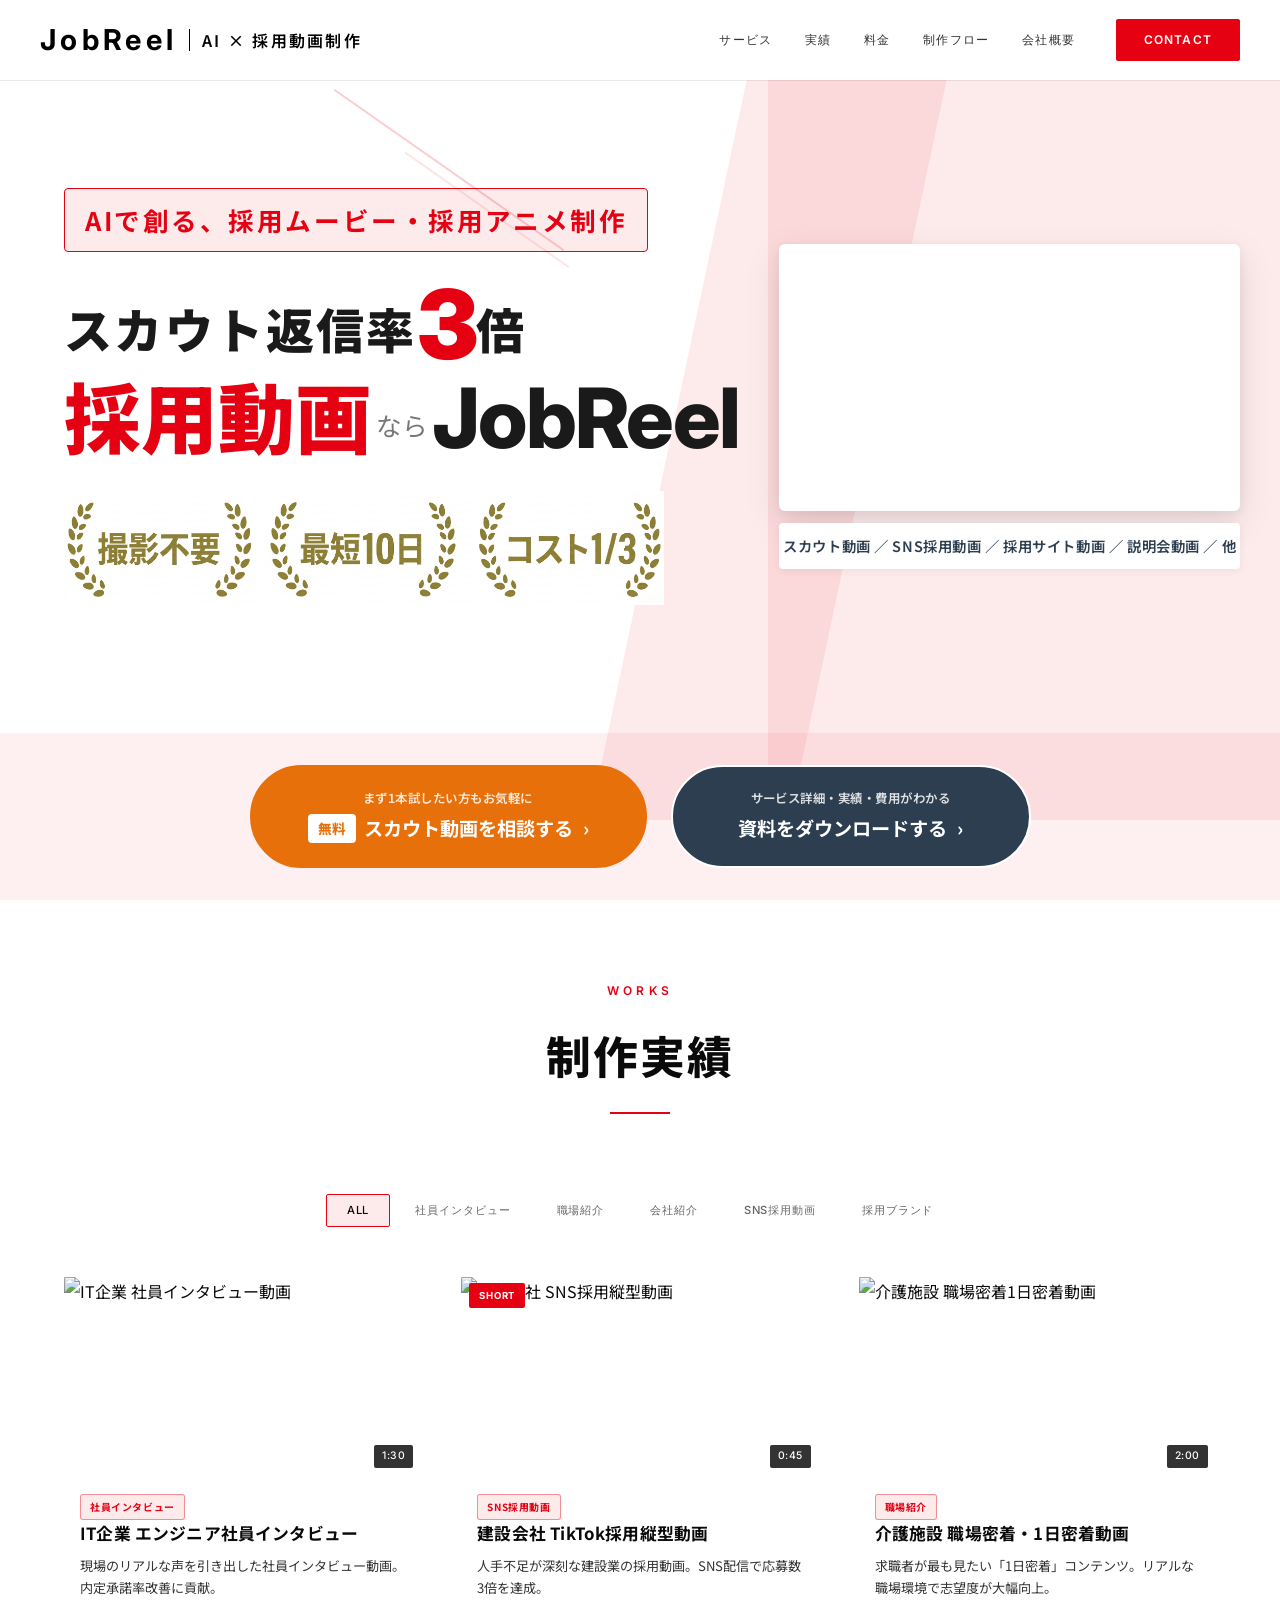
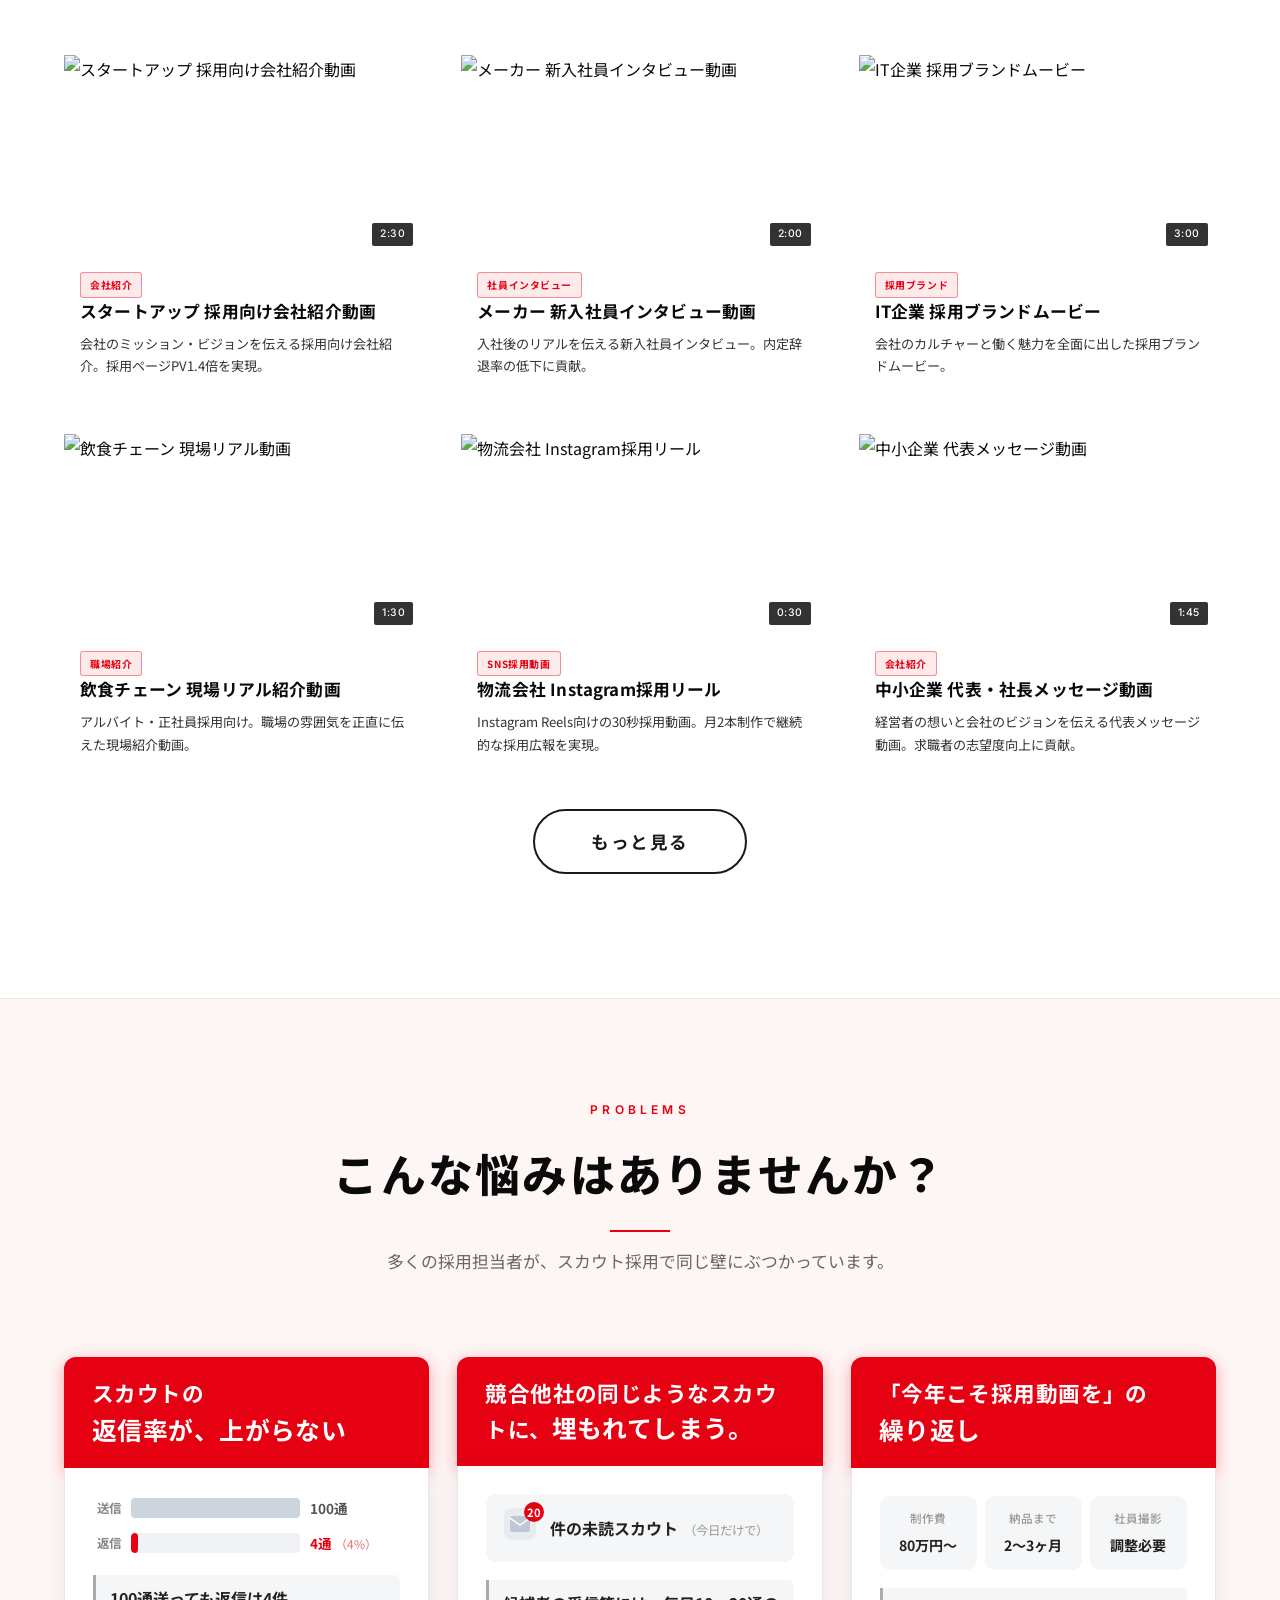
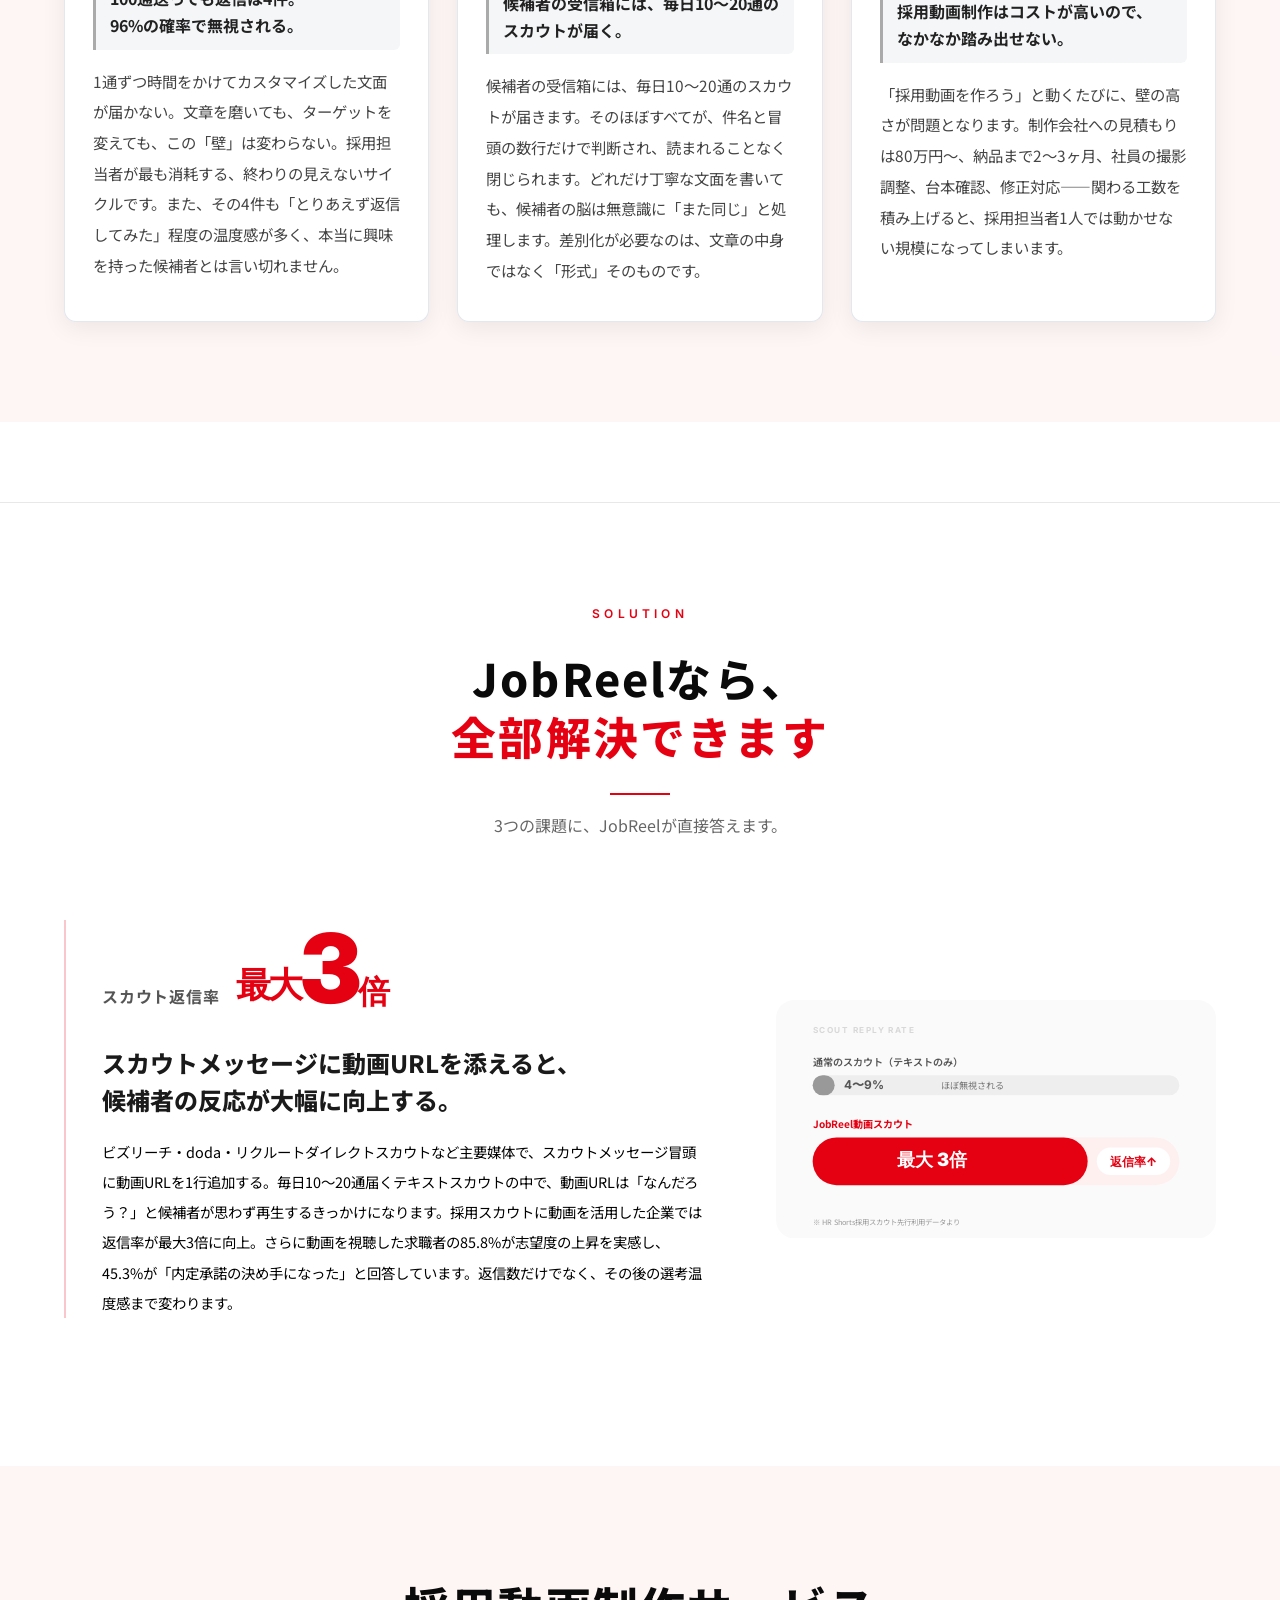
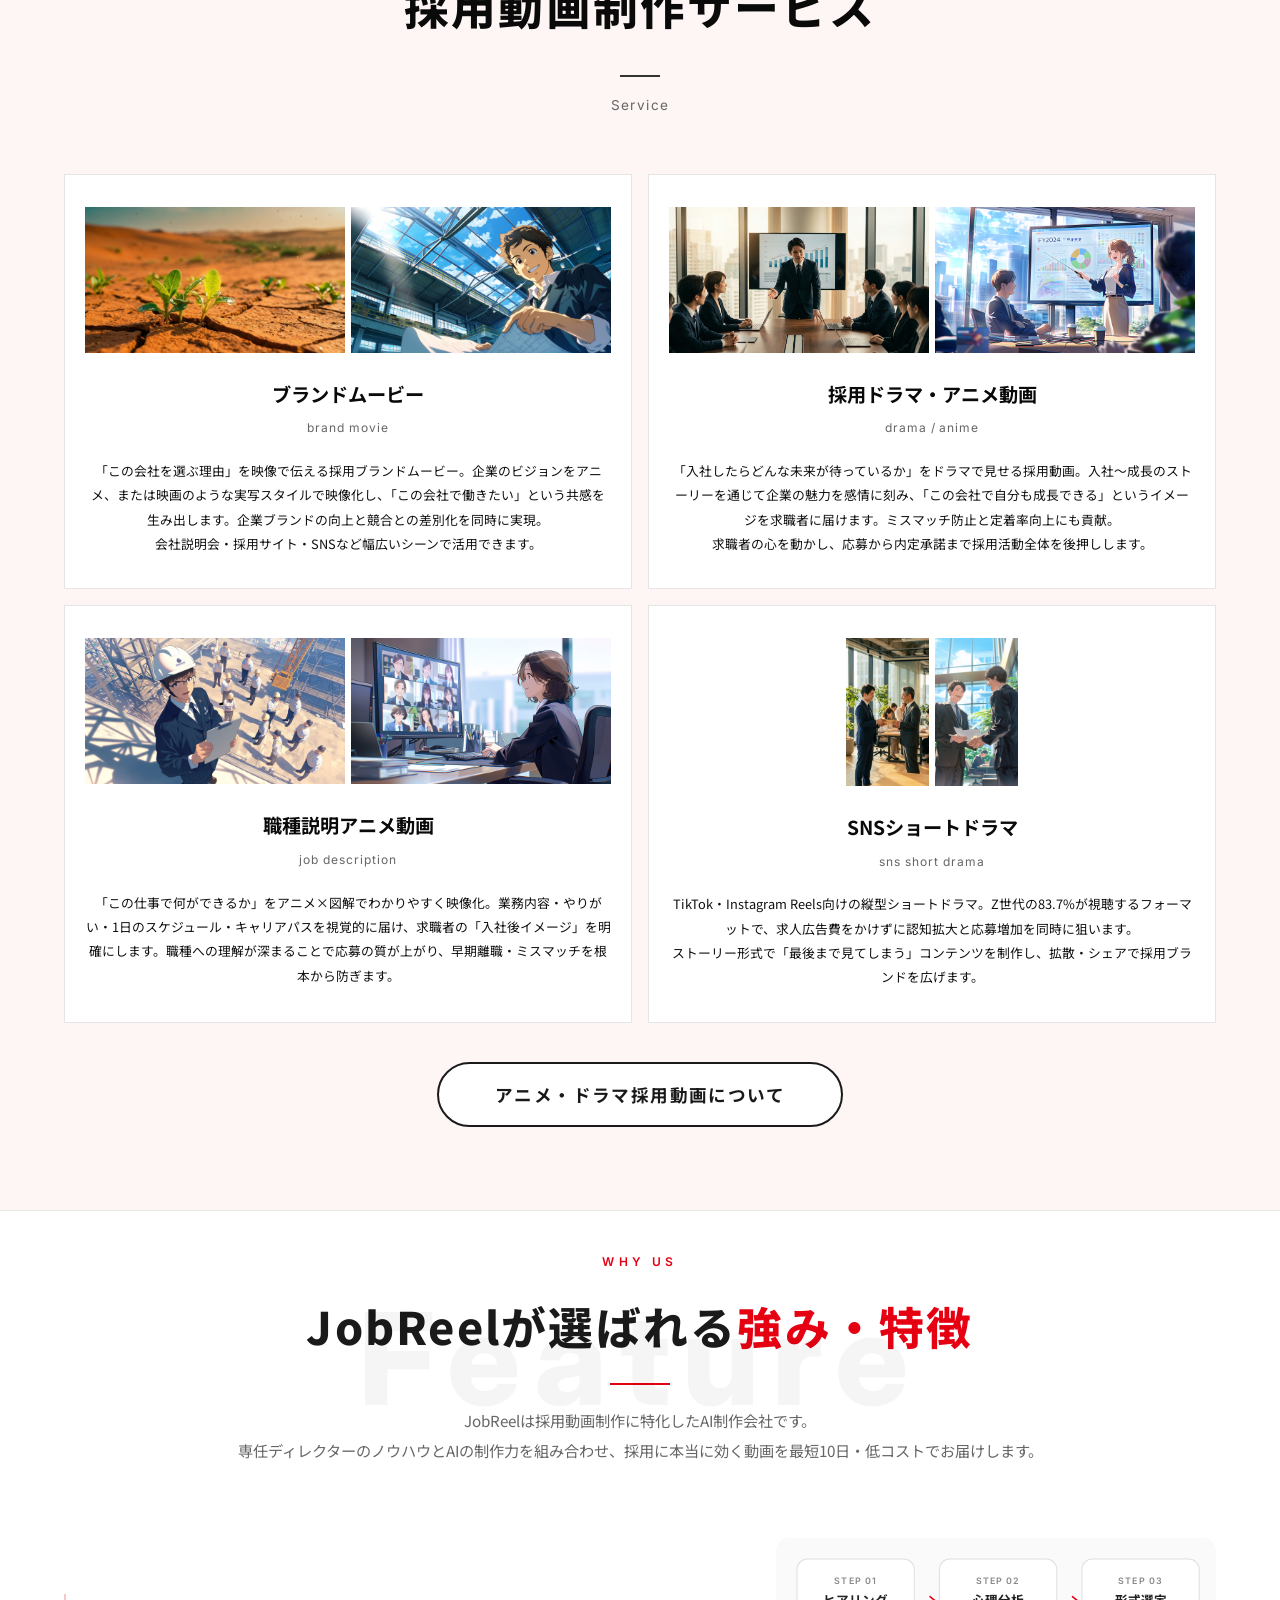
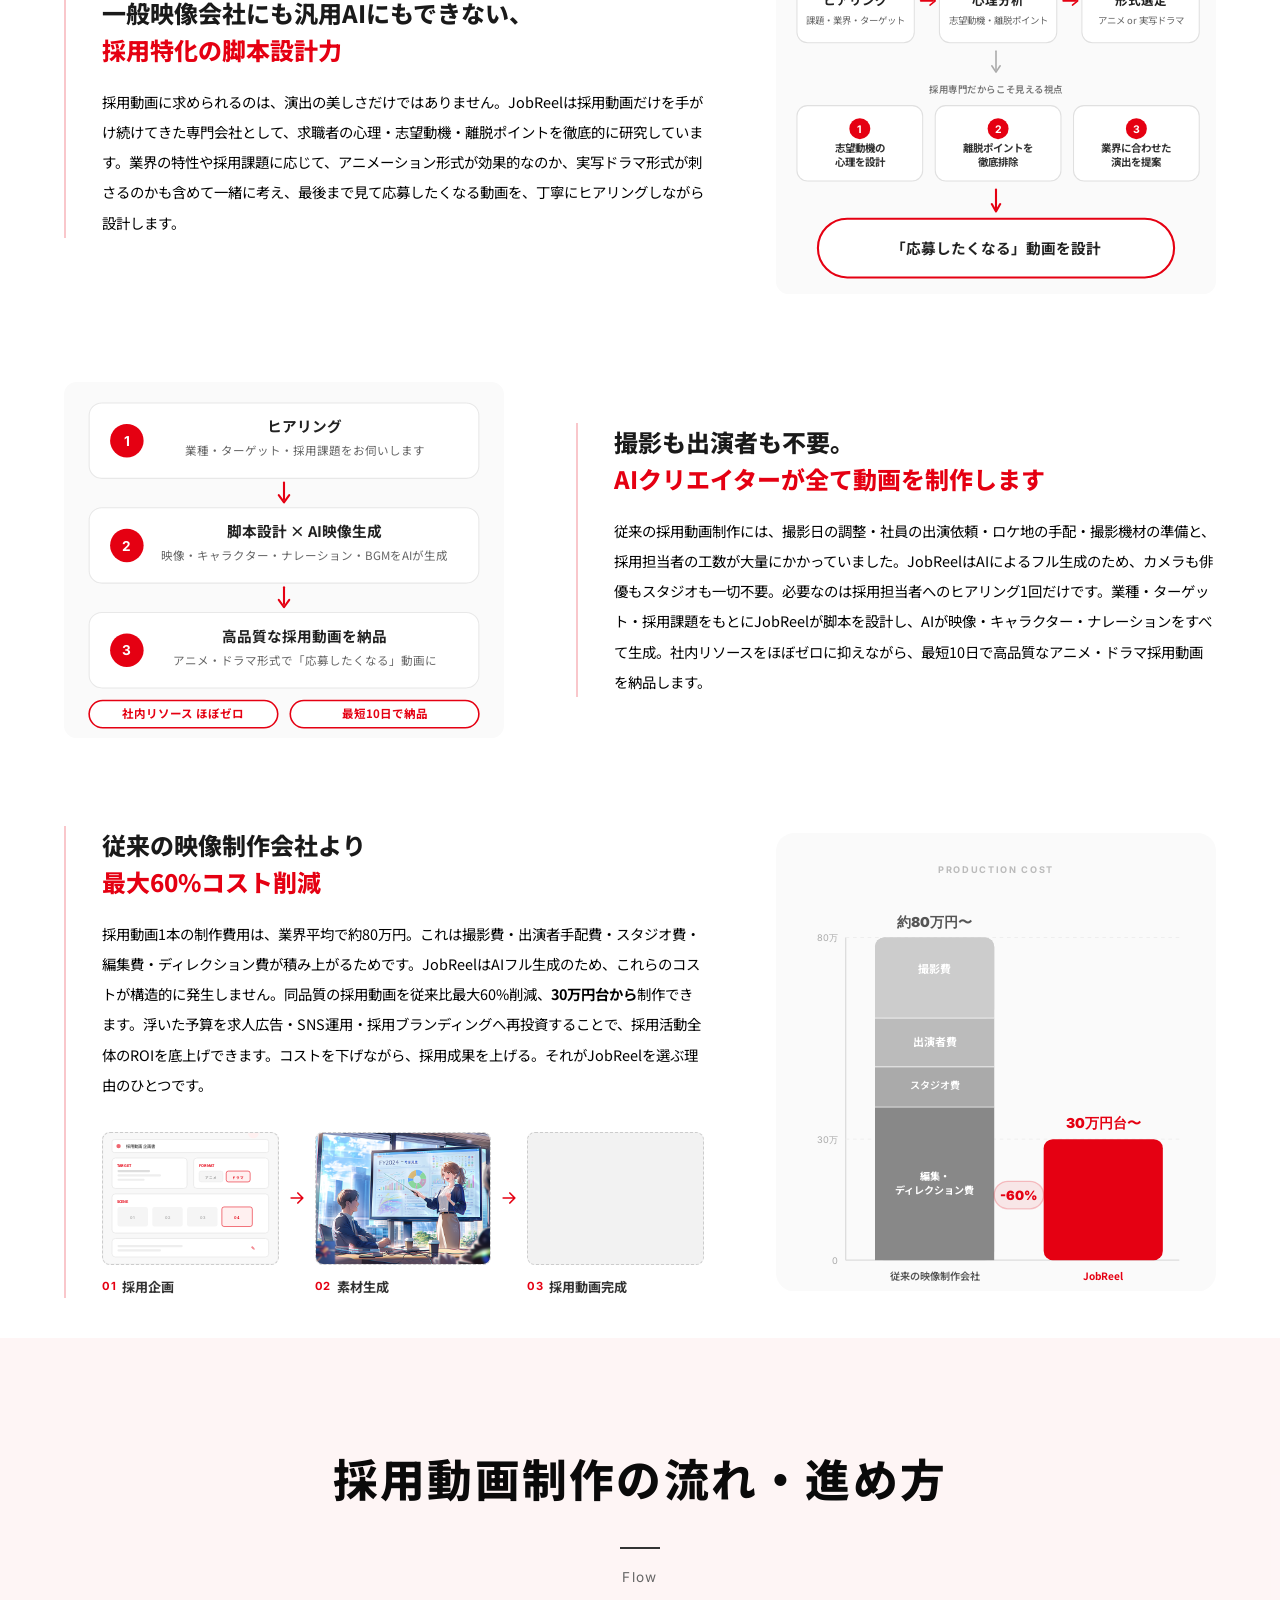
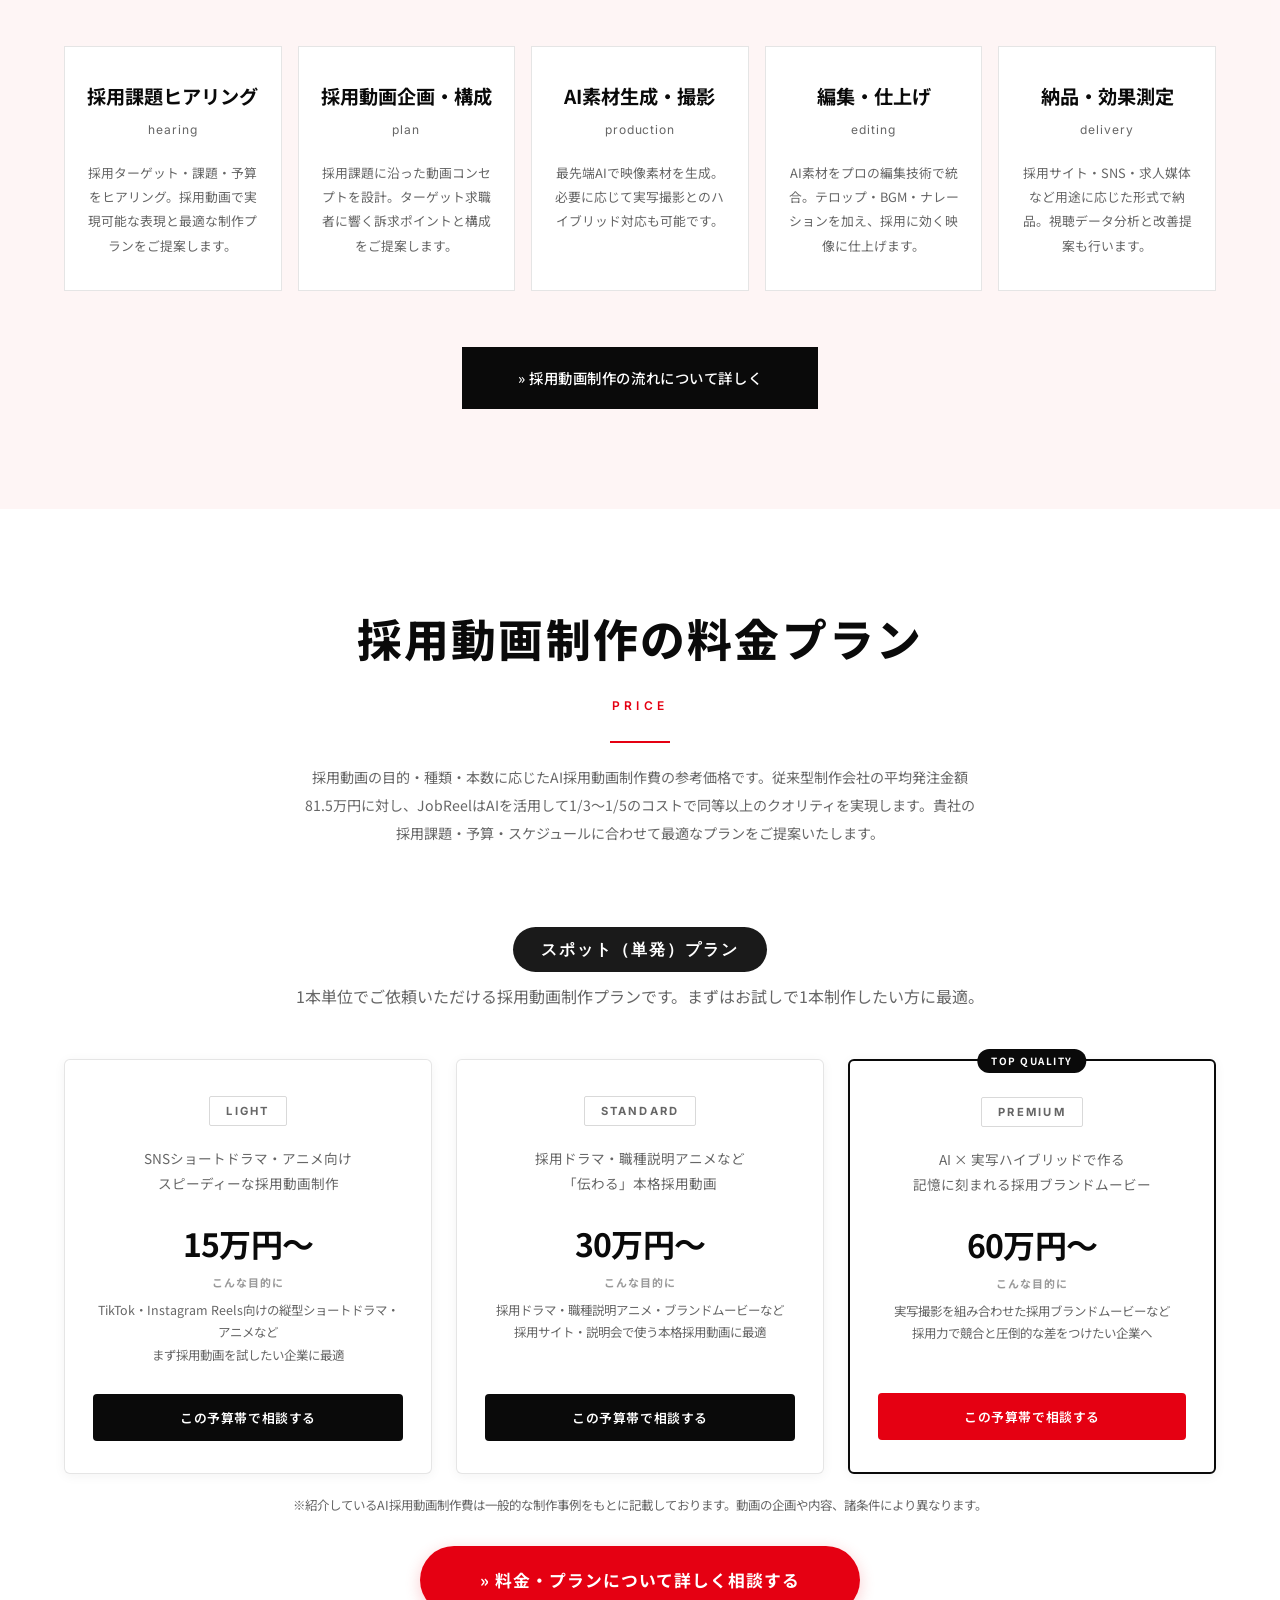
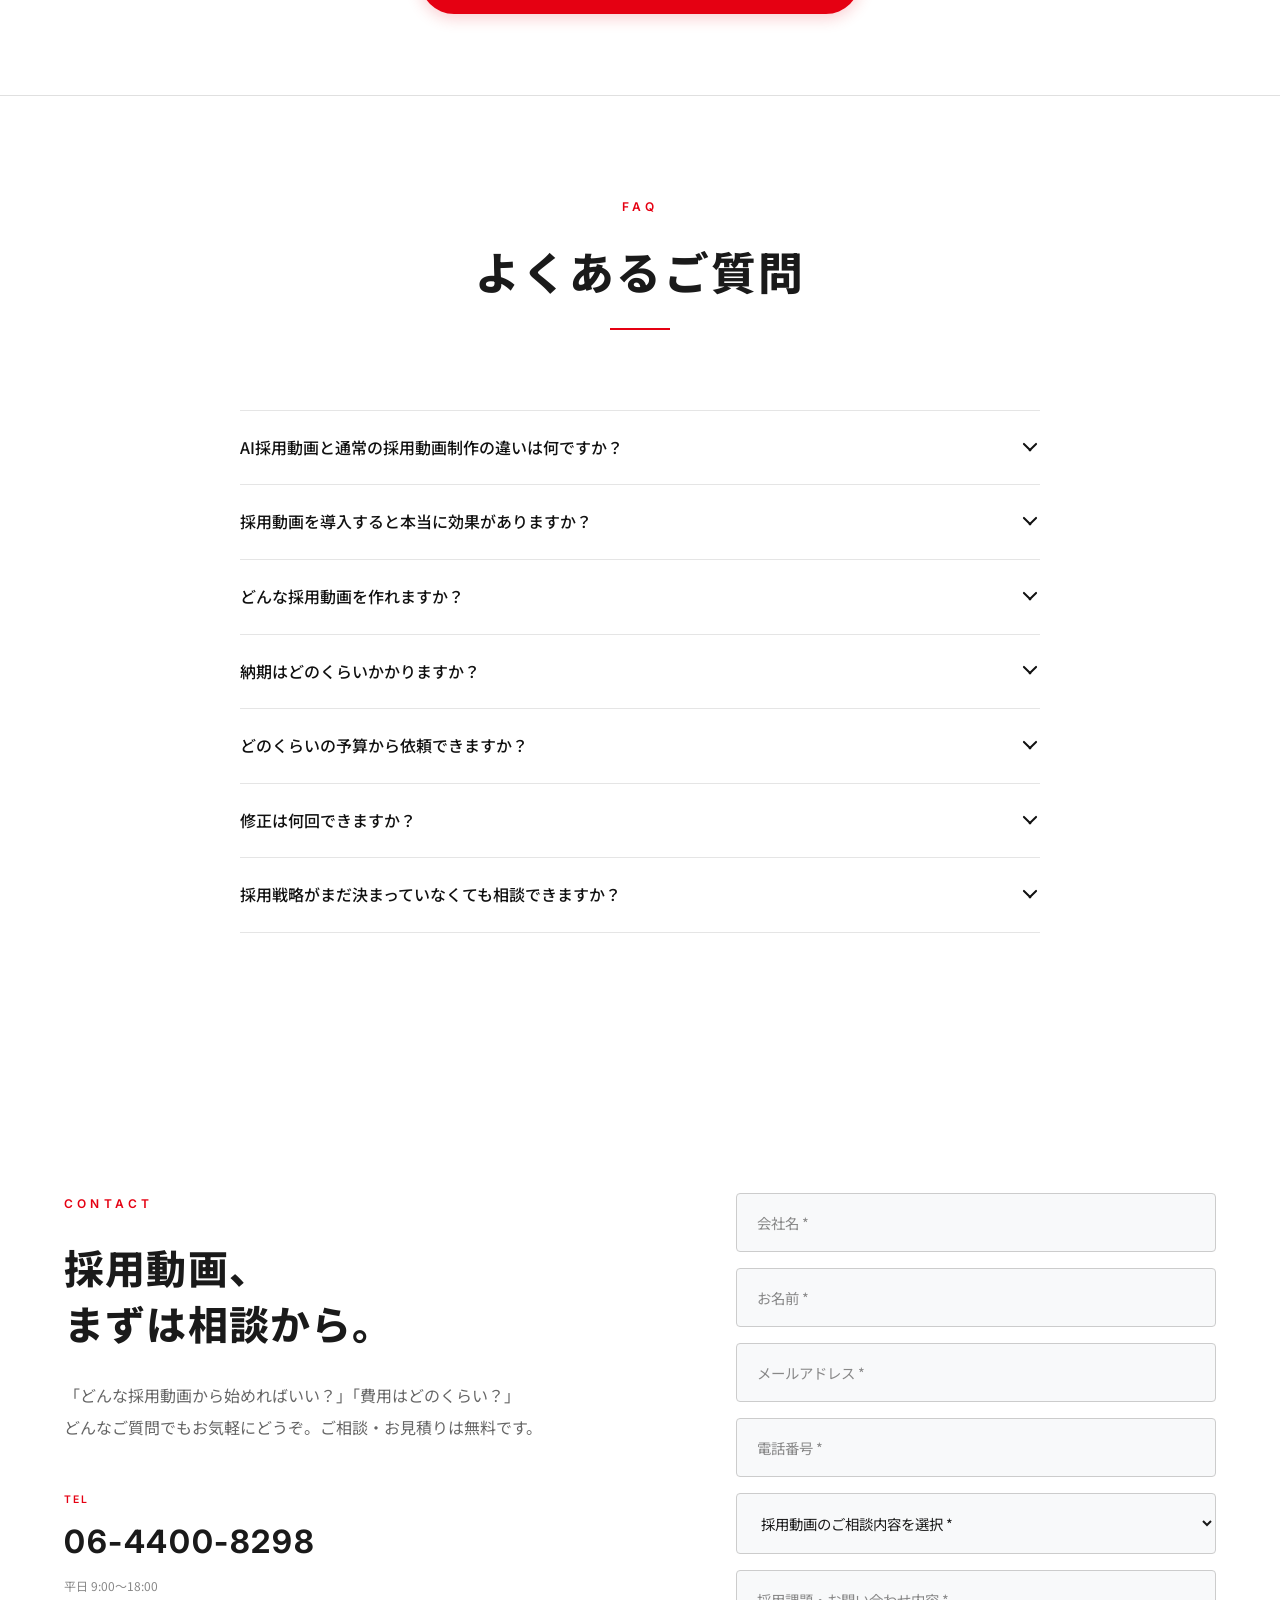
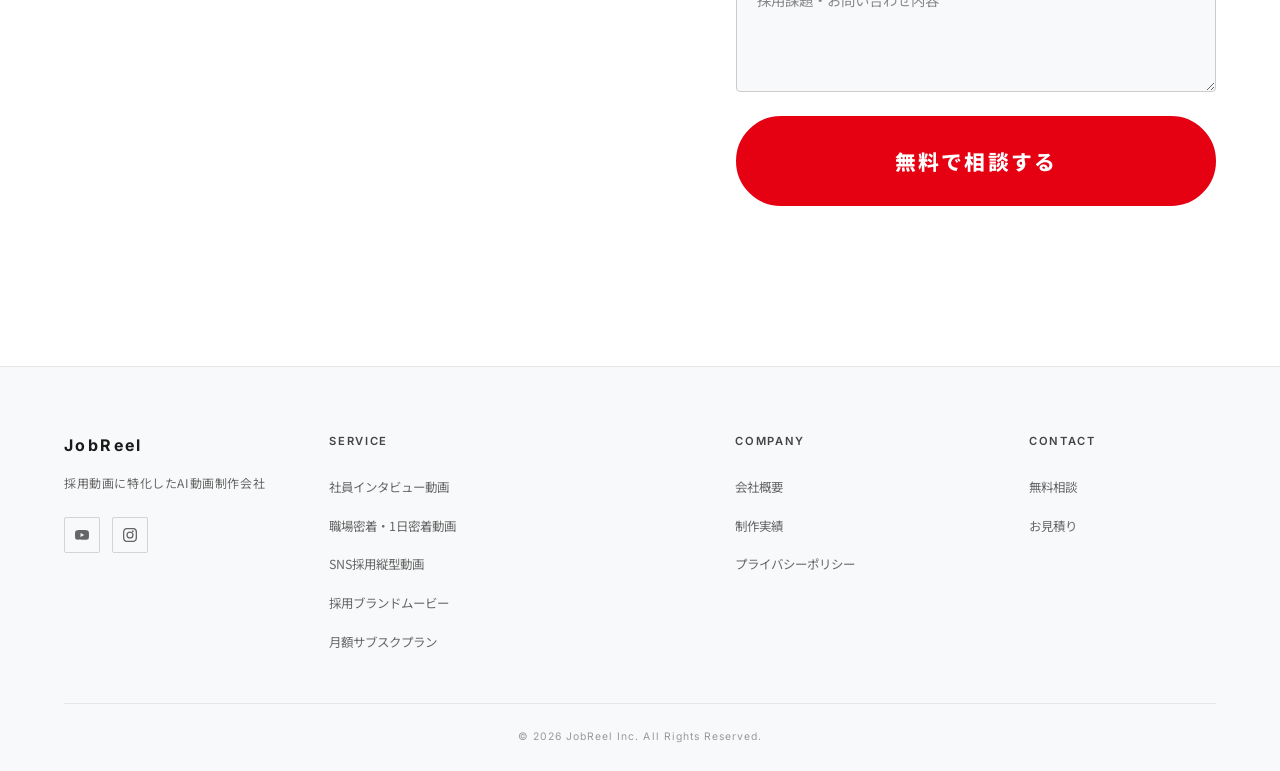
==== commit 4d05ade8: "fix: 「最大」2.2rem・「3倍」6remに拡大 Co-Authored-By: Claude Sonnet 4.6 <noreply@anthropic.com>" ====
--- a/index.html
+++ b/index.html
@@ -378,7 +378,7 @@
             <div class="feature-item-content">
               <div class="why-kpi-title">
                 <span class="why-kpi-metric">スカウト返信率</span>
-                <span class="why-kpi-value"><span style="font-size:1.6rem; font-weight:700; vertical-align:middle;">最大</span>3<span class="why-kpi-unit">倍</span></span>
+                <span class="why-kpi-value"><span style="font-size:2.2rem; font-weight:700; vertical-align:middle;">最大</span><span style="font-size:6rem; line-height:1;">3</span><span class="why-kpi-unit">倍</span></span>
               </div>
               <h3>スカウトメッセージに動画URLを添えると、<br>候補者の反応が大幅に向上する。</h3>
               <p>ビズリーチ・doda・リクルートダイレクトスカウトなど主要媒体で、スカウトメッセージ冒頭に動画URLを1行追加する。毎日10〜20通届くテキストスカウトの中で、動画URLは「なんだろう？」と候補者が思わず再生するきっかけになります。採用スカウトに動画を活用した企業では返信率が最大3倍に向上。さらに動画を視聴した求職者の85.8%が志望度の上昇を実感し、45.3%が「内定承諾の決め手になった」と回答しています。返信数だけでなく、その後の選考温度感まで変わります。</p>
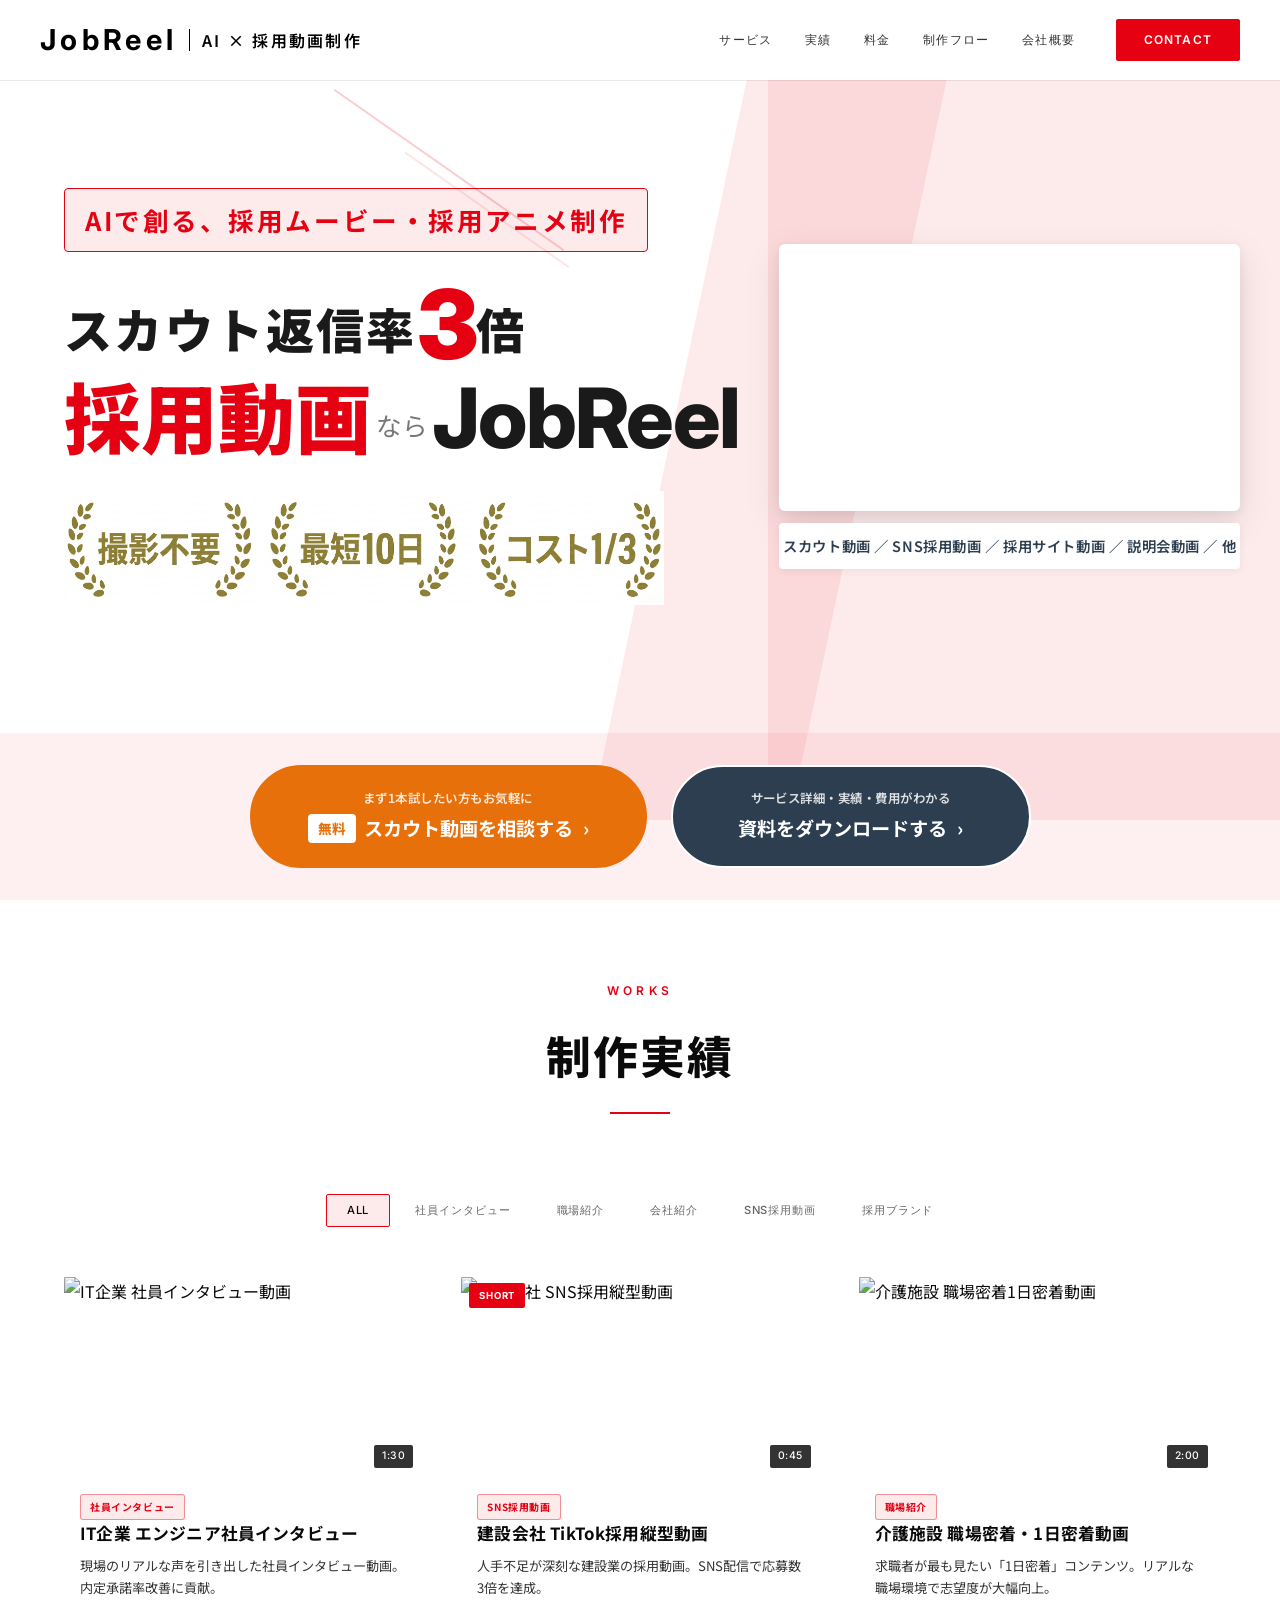
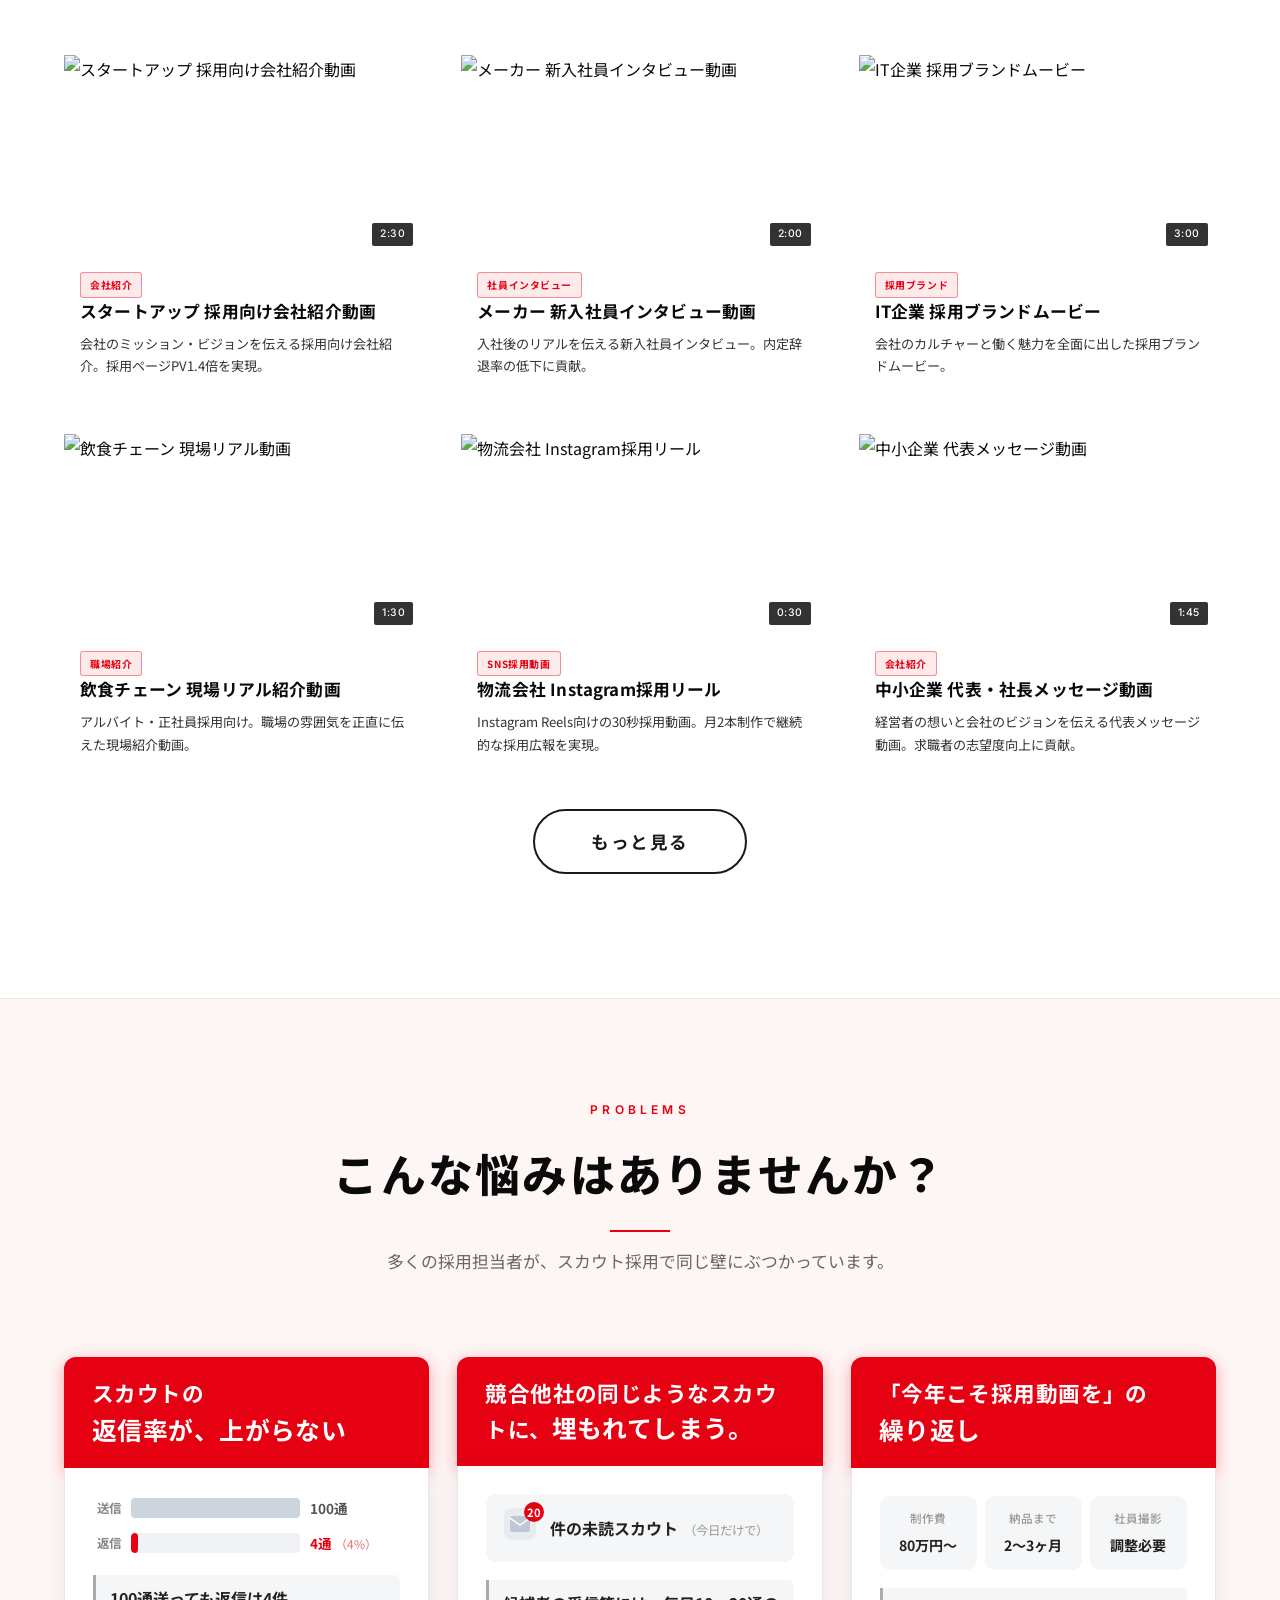
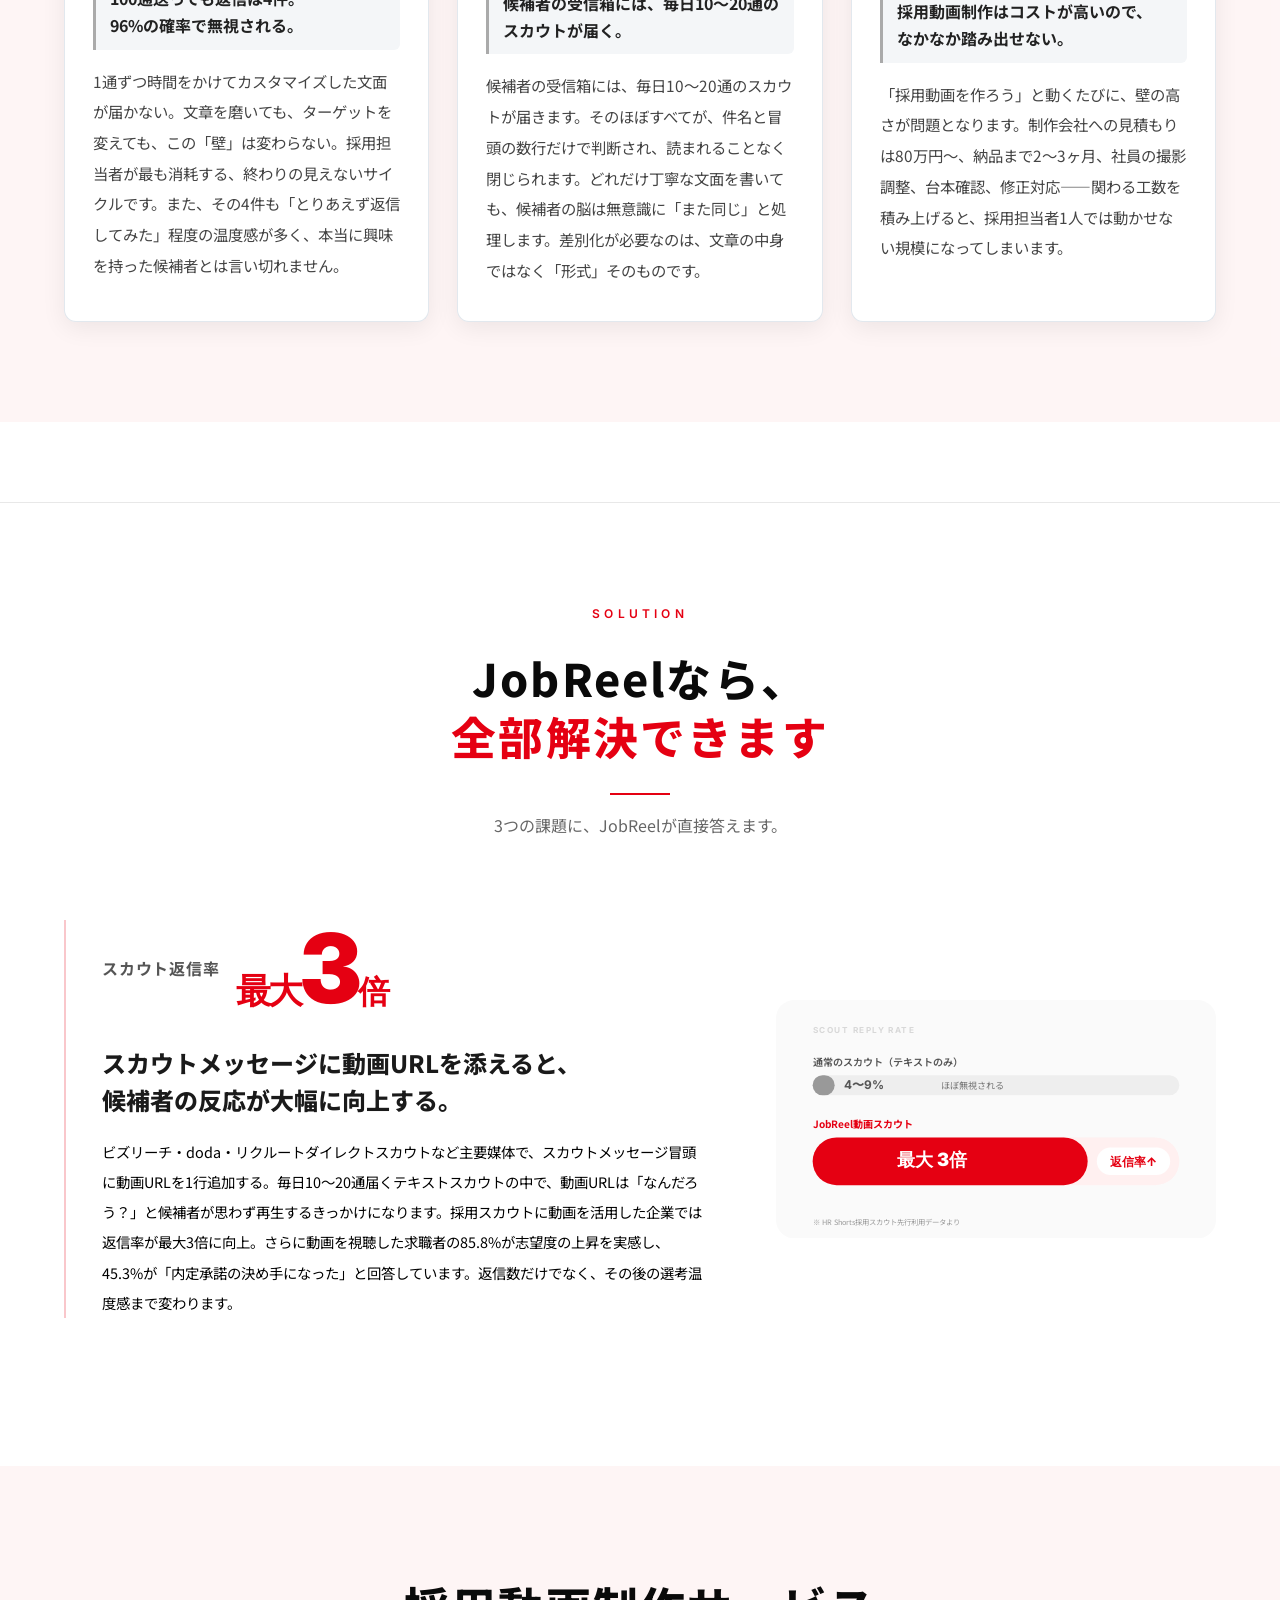
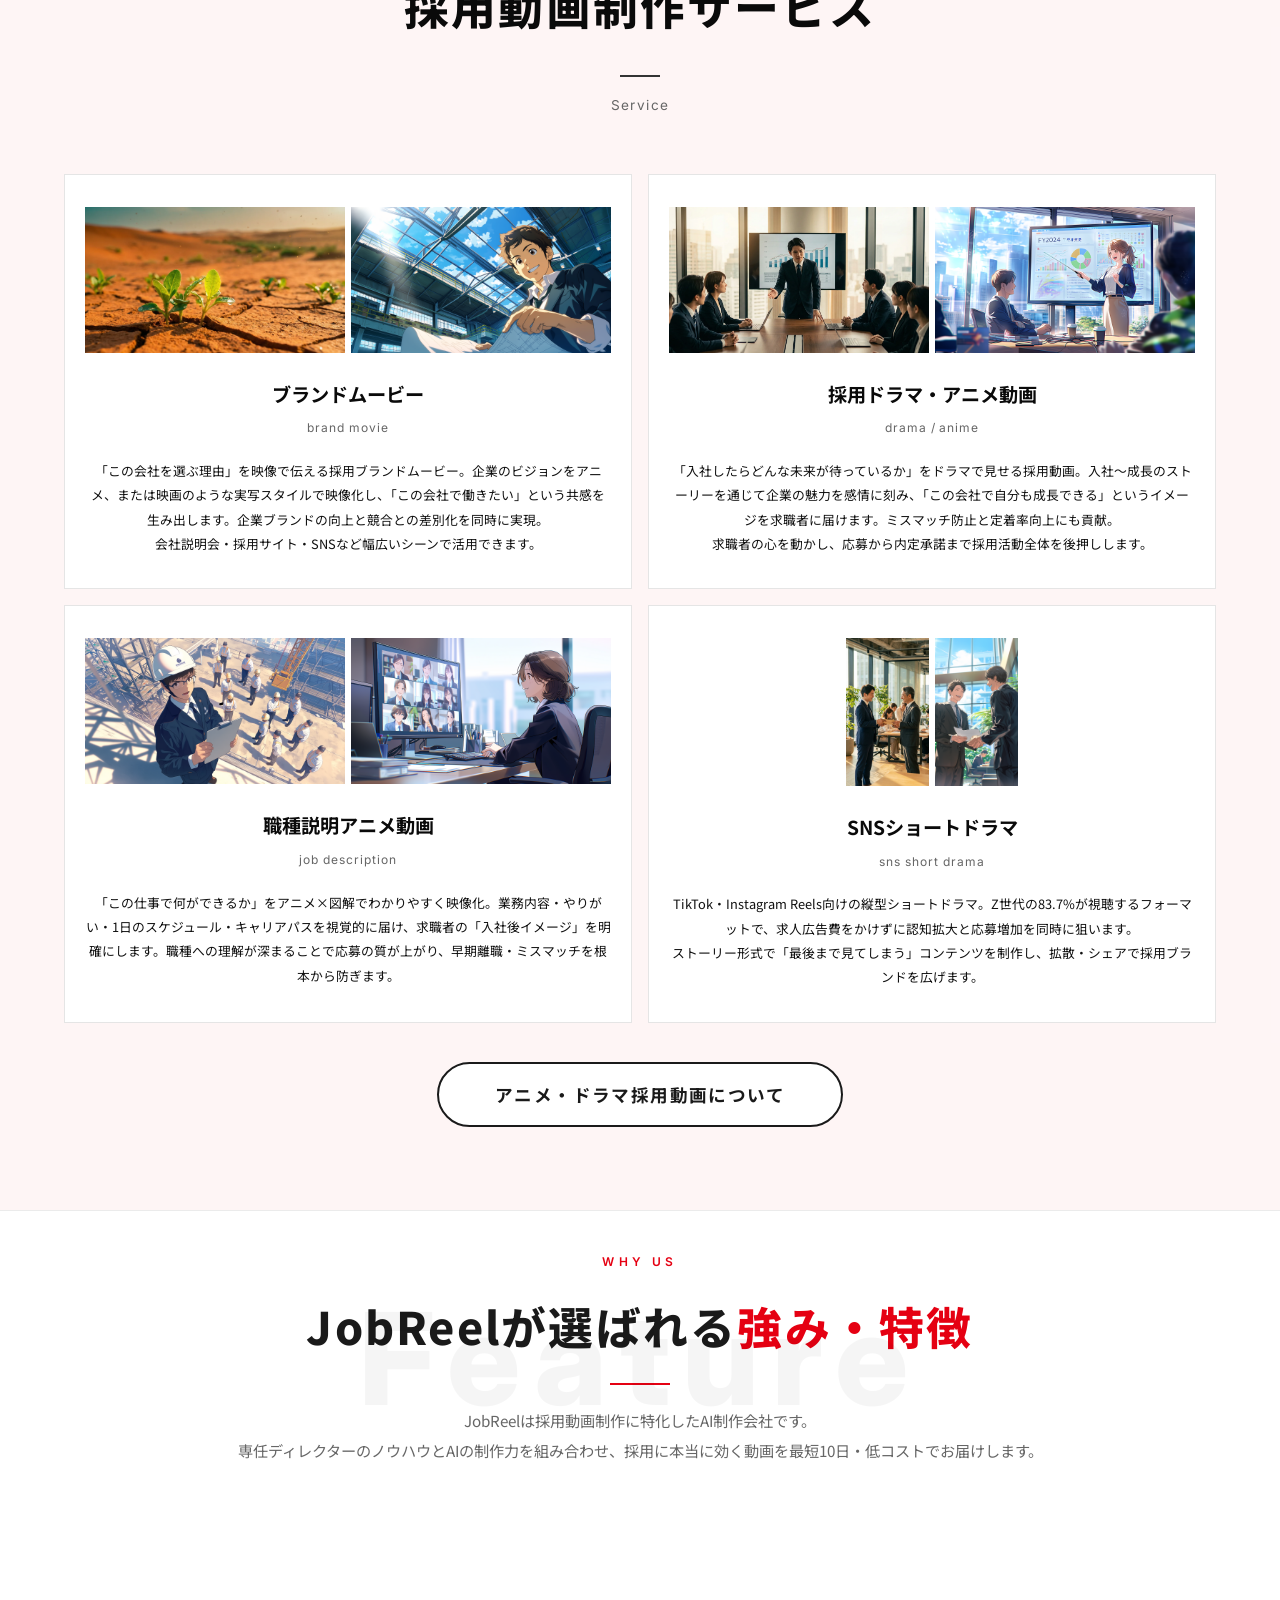
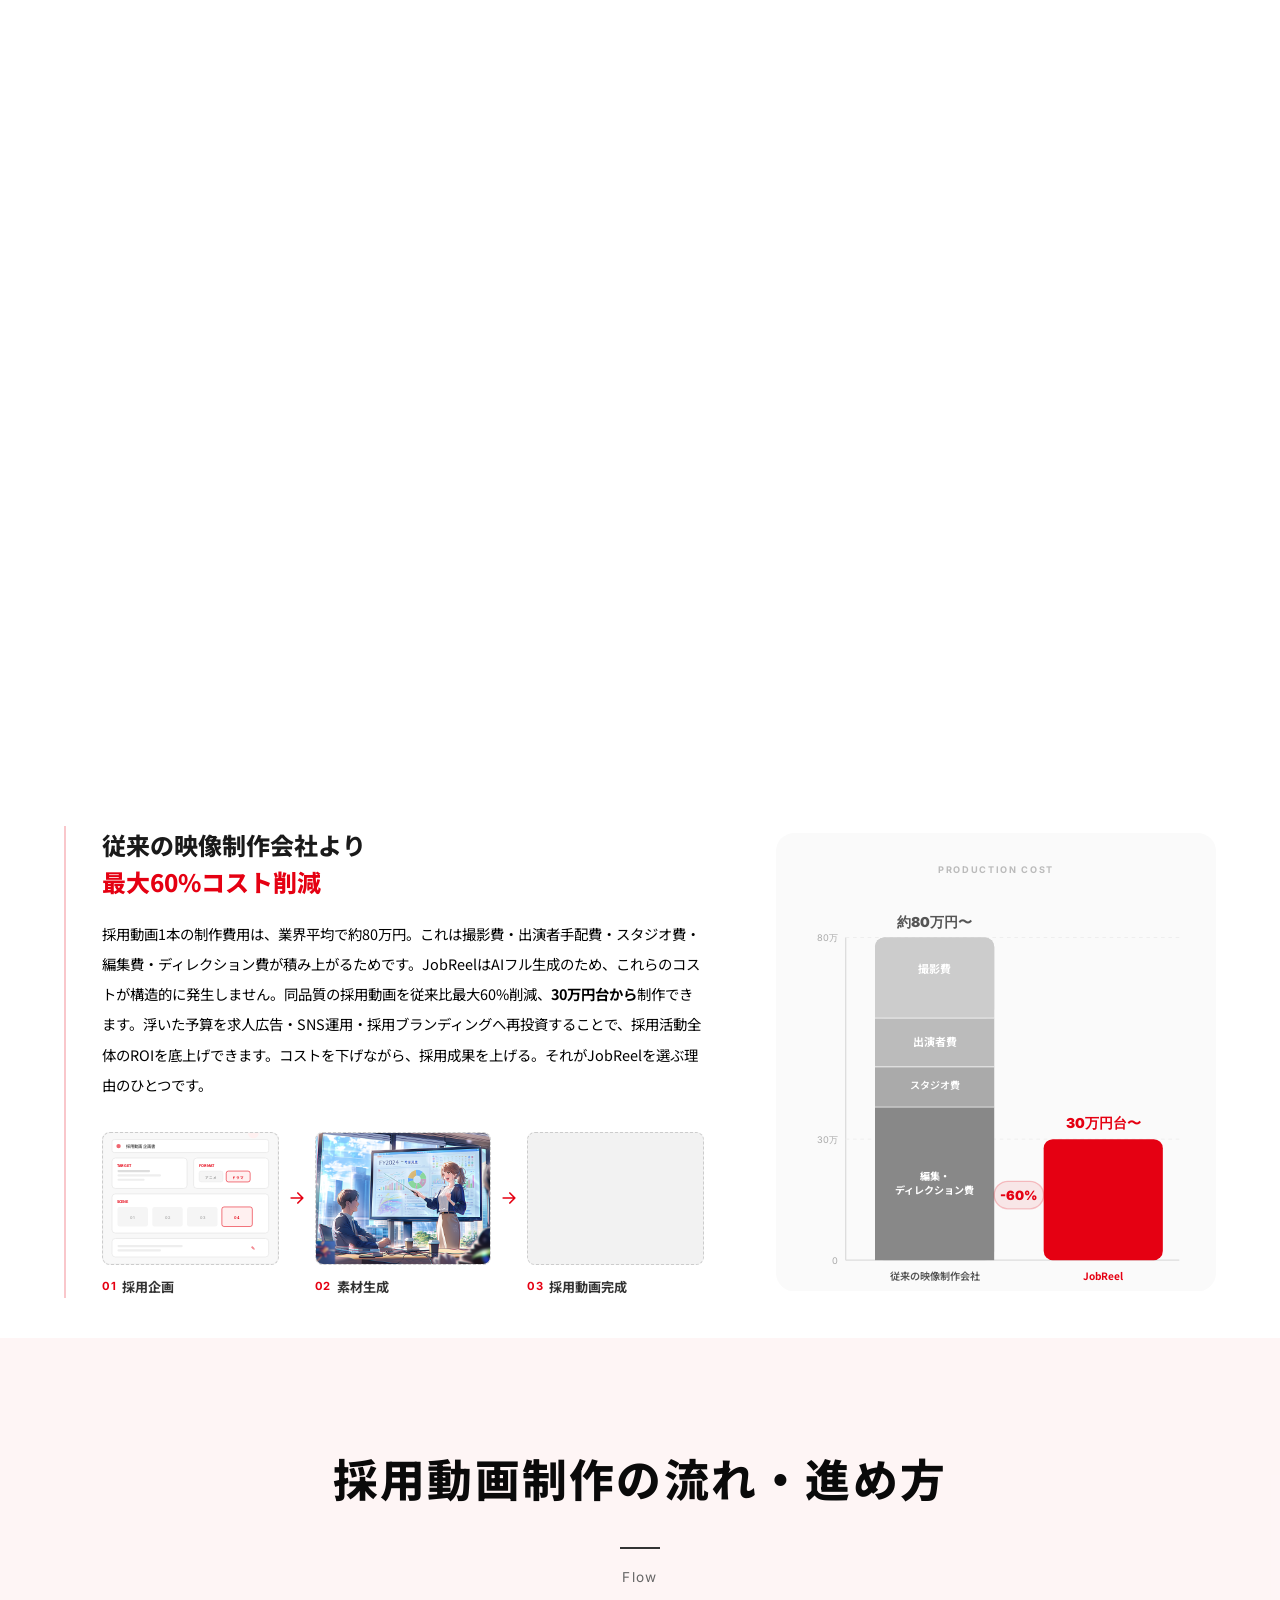
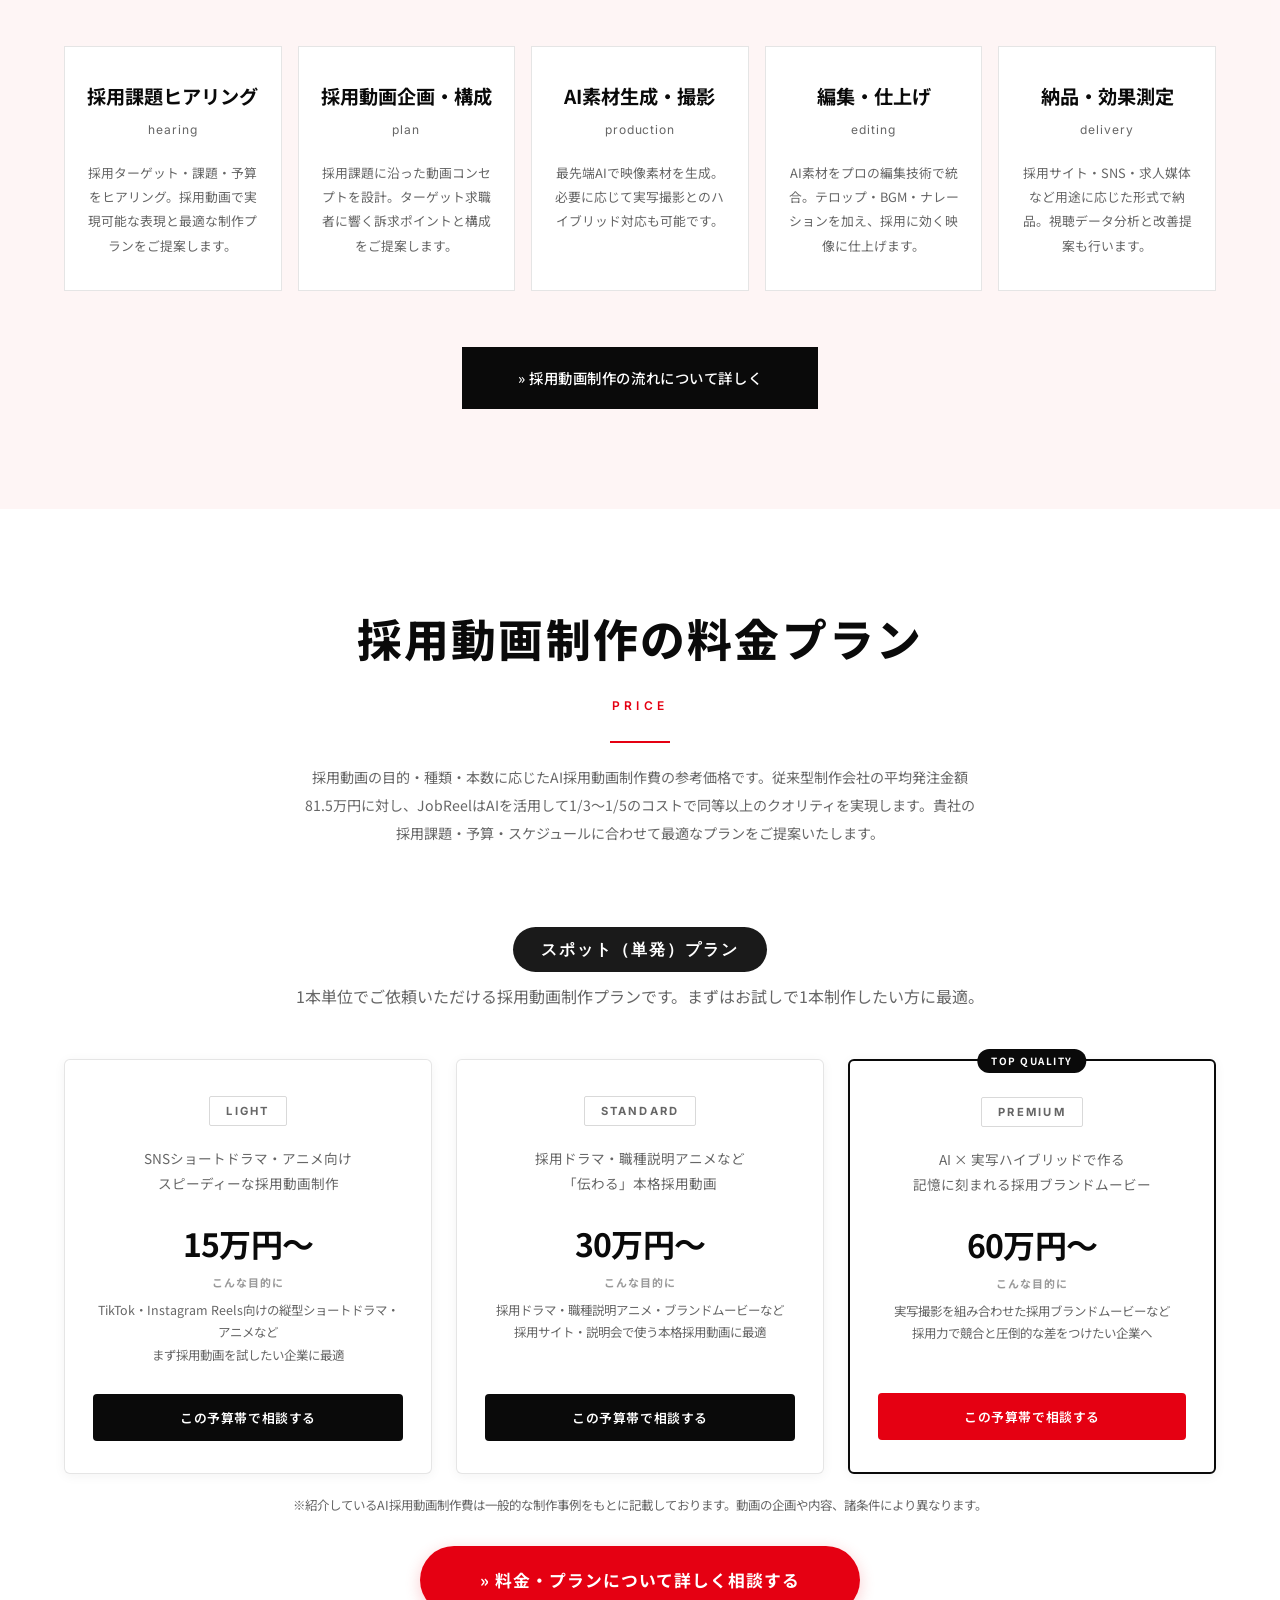
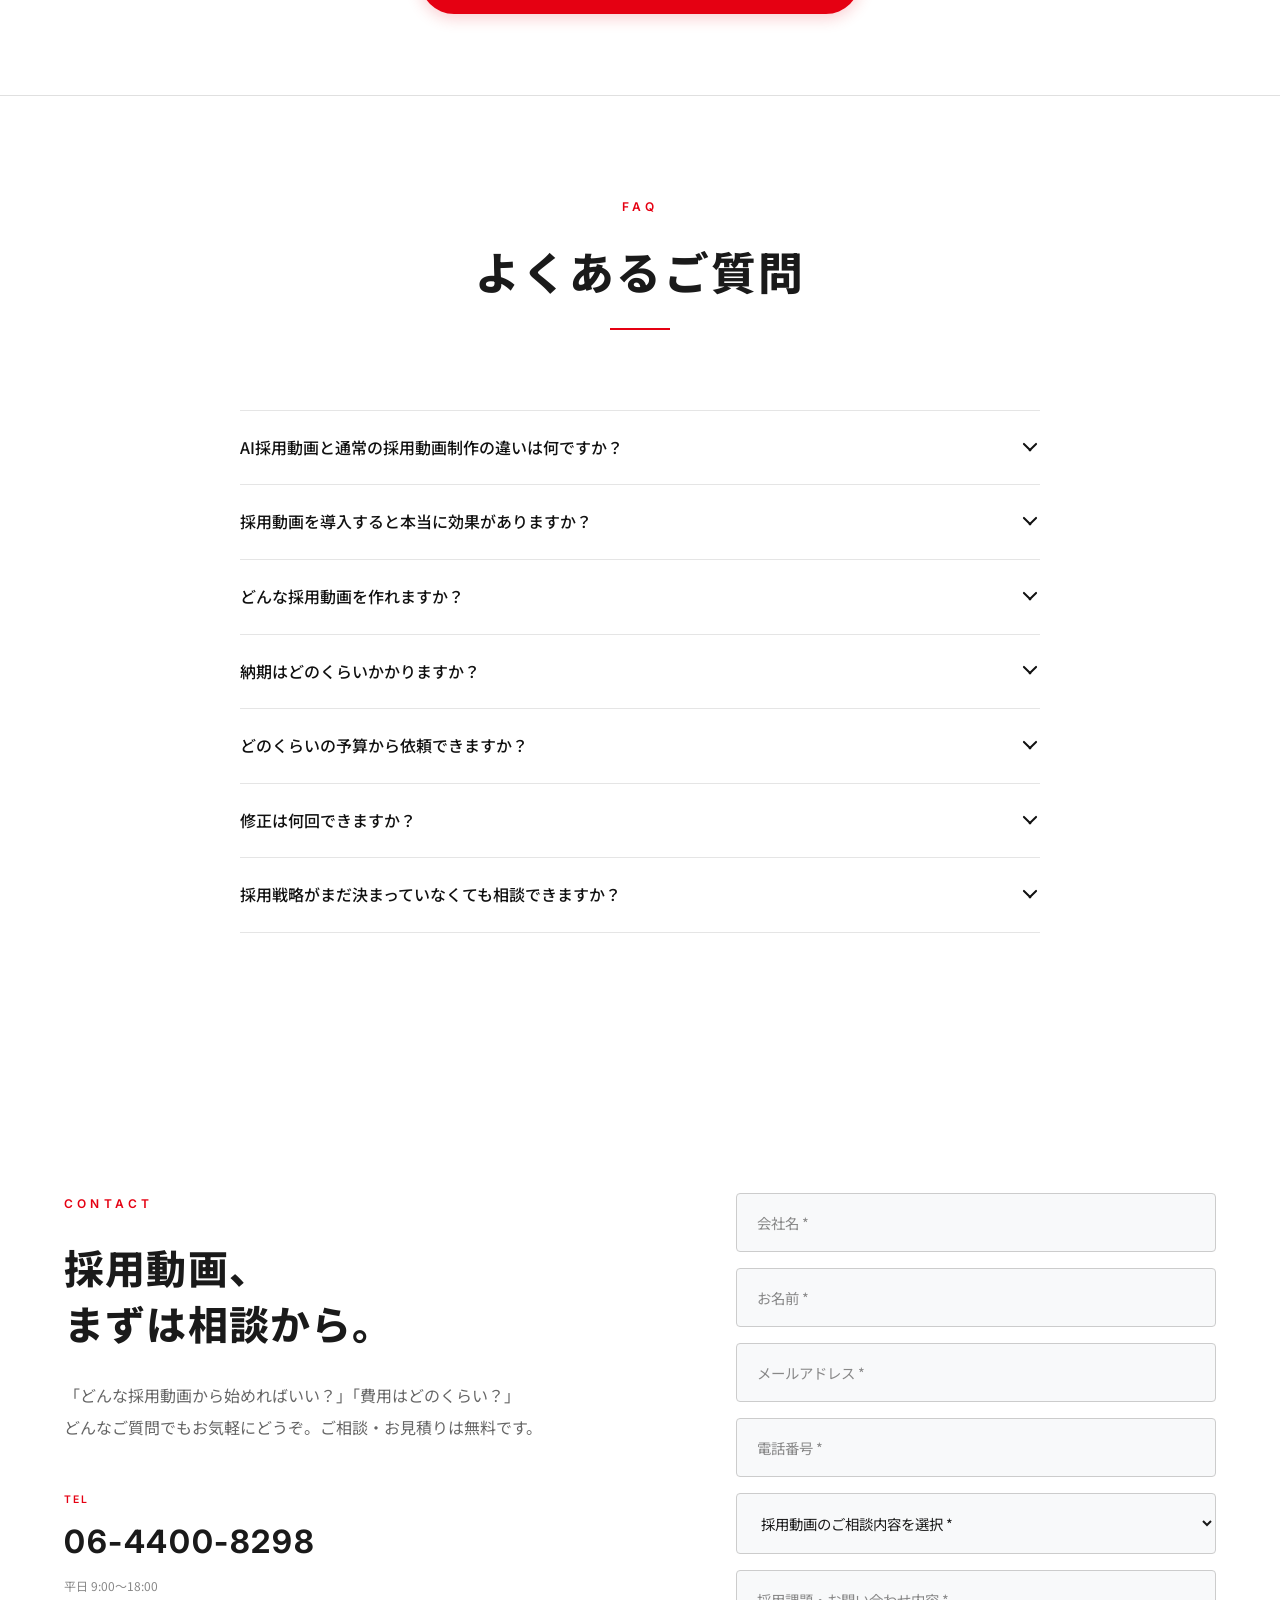
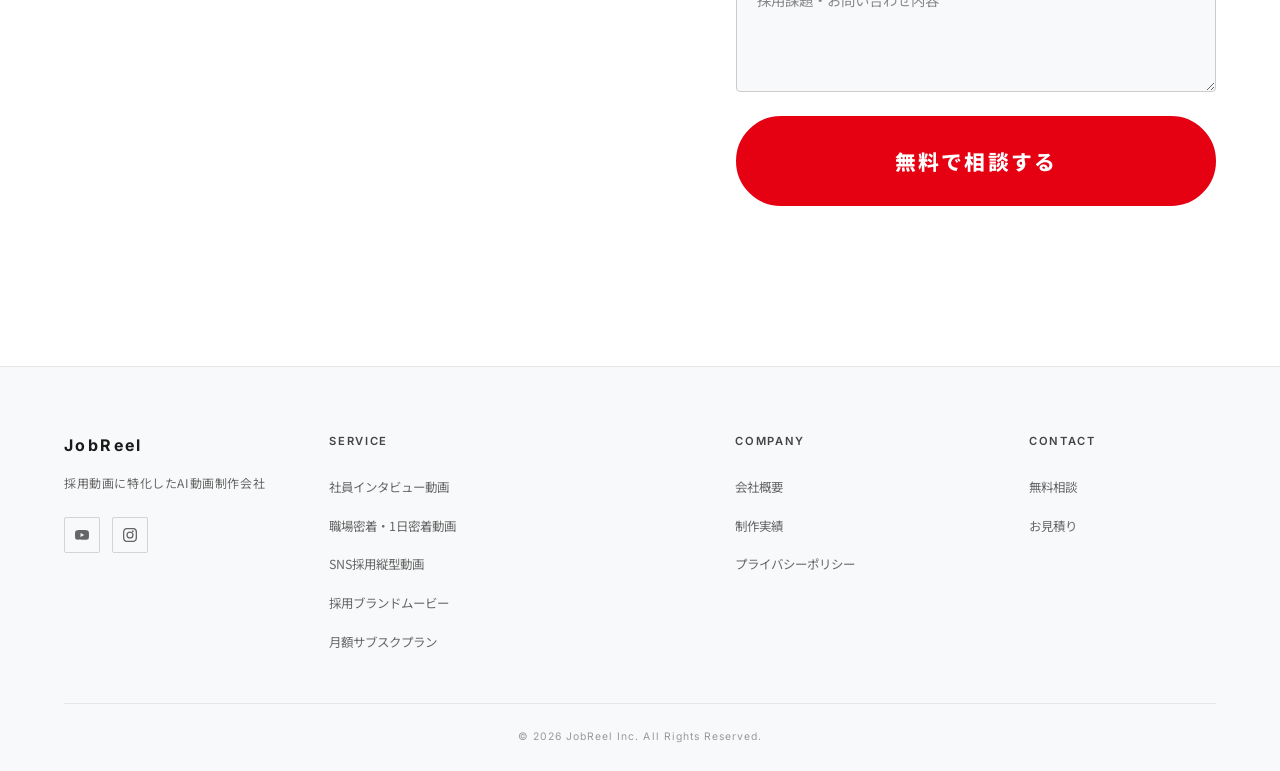
==== commit 3bd195b9: "fix: スカウト返信率とKPI数字の縦位置をcenterに揃え Co-Authored-By: Claude Sonnet 4.6 <noreply@anthropic.com>" ====
--- a/index.html
+++ b/index.html
@@ -376,9 +376,9 @@
         <div class="feature-item fade-in">
           <div class="feature-item-text">
             <div class="feature-item-content">
-              <div class="why-kpi-title">
+              <div class="why-kpi-title" style="align-items:center;">
                 <span class="why-kpi-metric">スカウト返信率</span>
-                <span class="why-kpi-value"><span style="font-size:2.2rem; font-weight:700; vertical-align:middle;">最大</span><span style="font-size:6rem; line-height:1;">3</span><span class="why-kpi-unit">倍</span></span>
+                <span class="why-kpi-value"><span style="font-size:2.2rem; font-weight:700;">最大</span><span style="font-size:6rem; line-height:1;">3</span><span class="why-kpi-unit">倍</span></span>
               </div>
               <h3>スカウトメッセージに動画URLを添えると、<br>候補者の反応が大幅に向上する。</h3>
               <p>ビズリーチ・doda・リクルートダイレクトスカウトなど主要媒体で、スカウトメッセージ冒頭に動画URLを1行追加する。毎日10〜20通届くテキストスカウトの中で、動画URLは「なんだろう？」と候補者が思わず再生するきっかけになります。採用スカウトに動画を活用した企業では返信率が最大3倍に向上。さらに動画を視聴した求職者の85.8%が志望度の上昇を実感し、45.3%が「内定承諾の決め手になった」と回答しています。返信数だけでなく、その後の選考温度感まで変わります。</p>
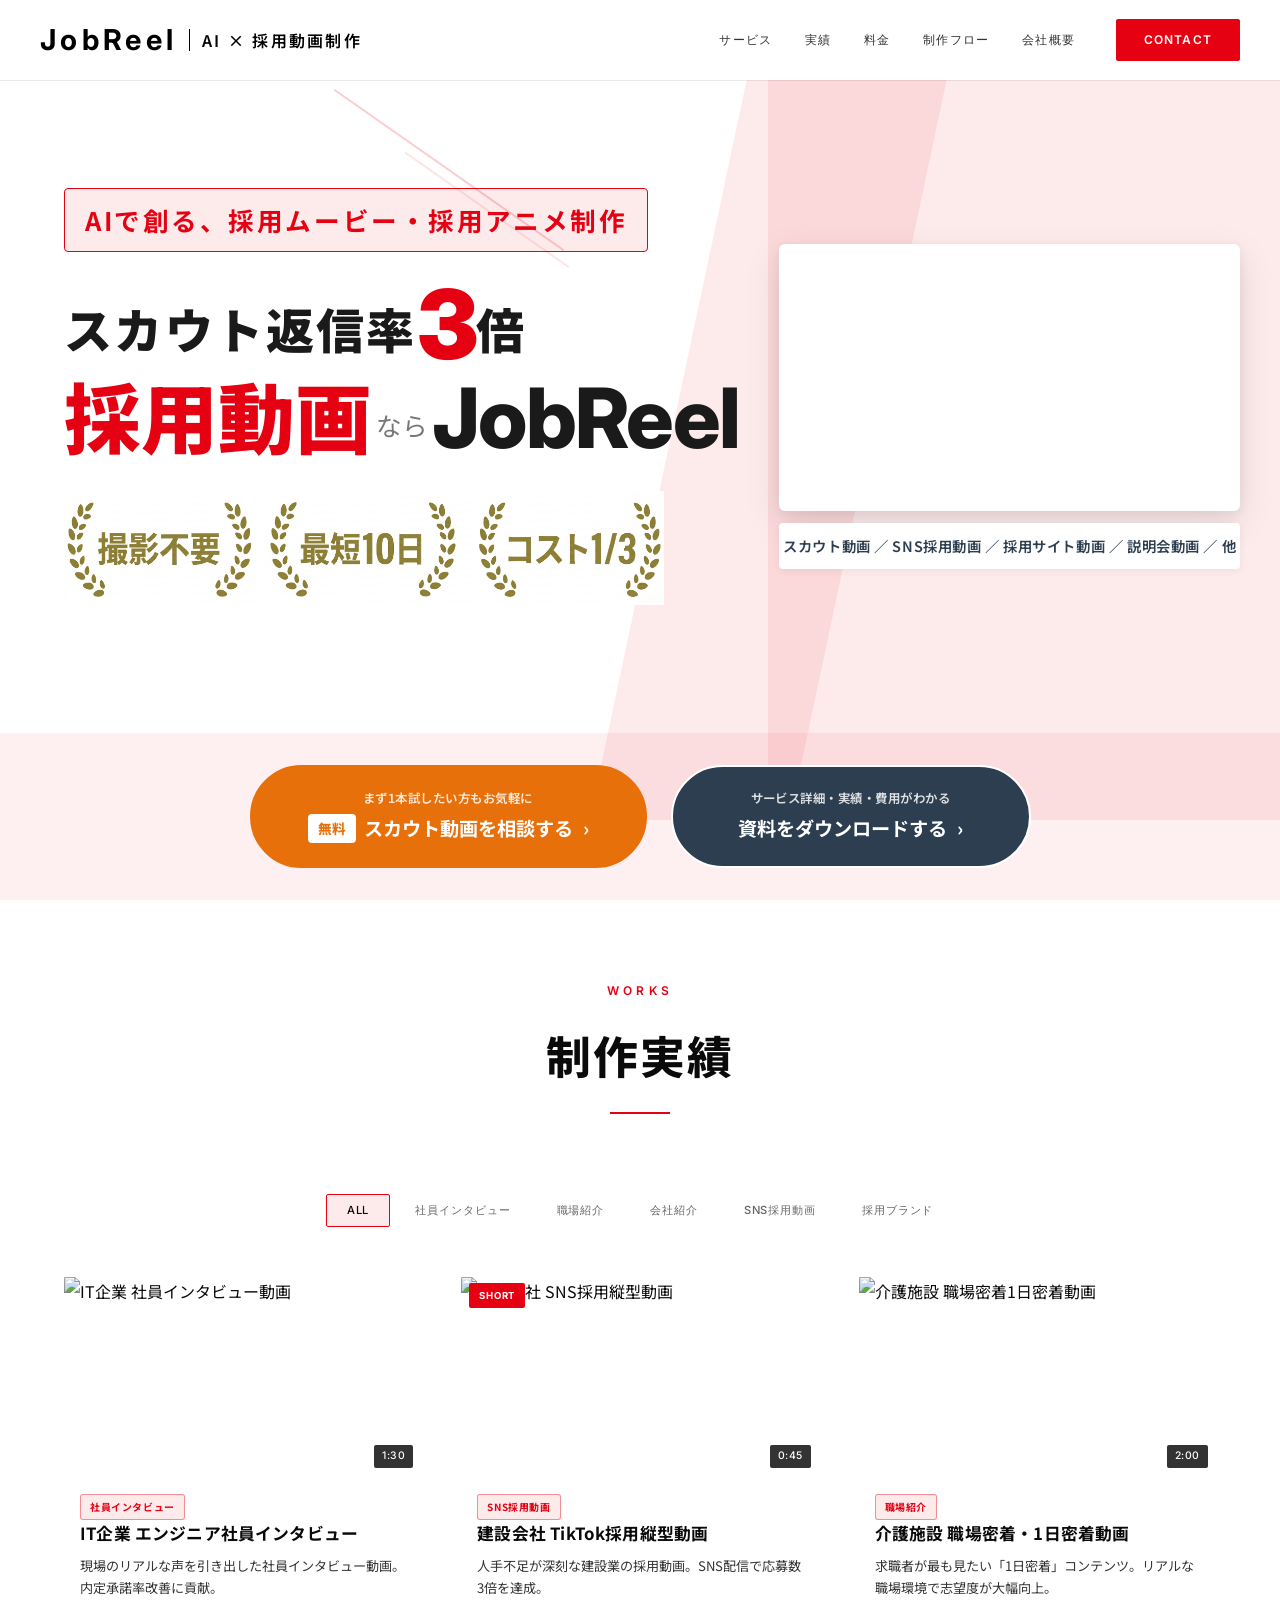
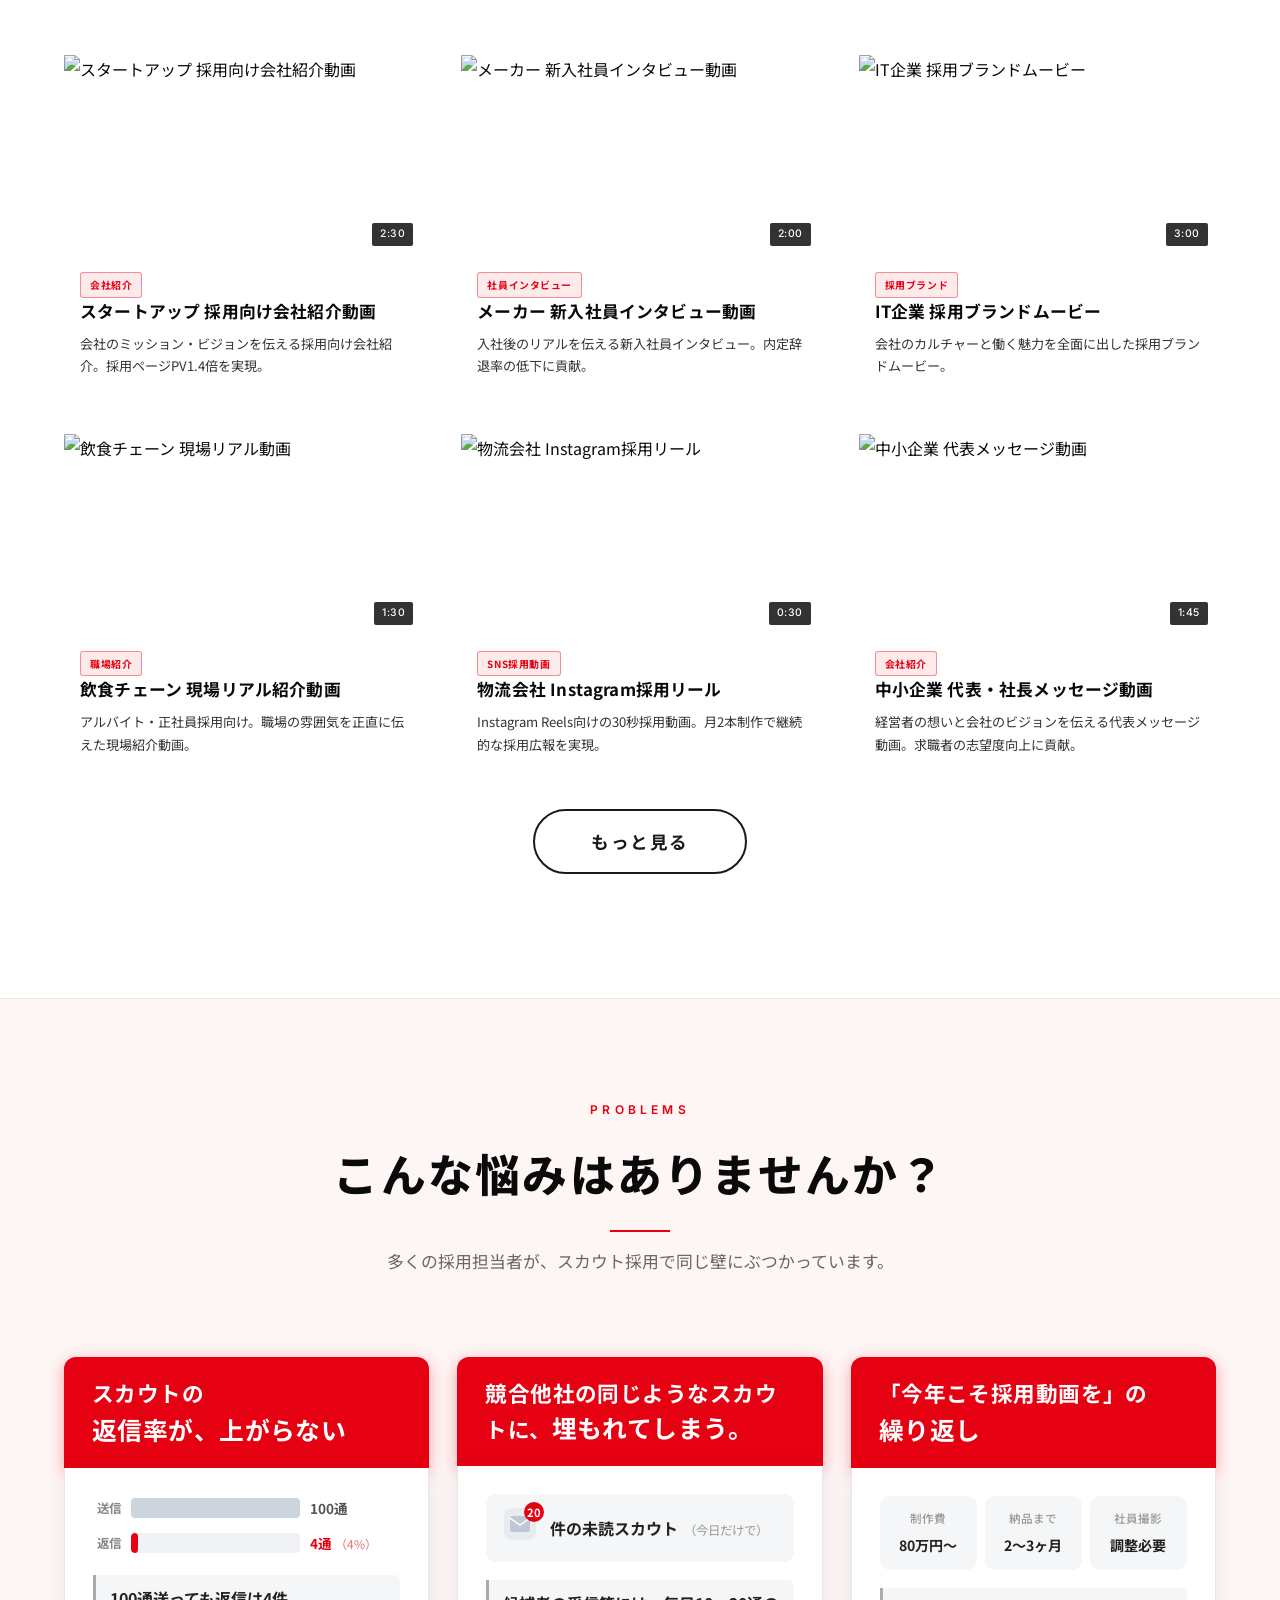
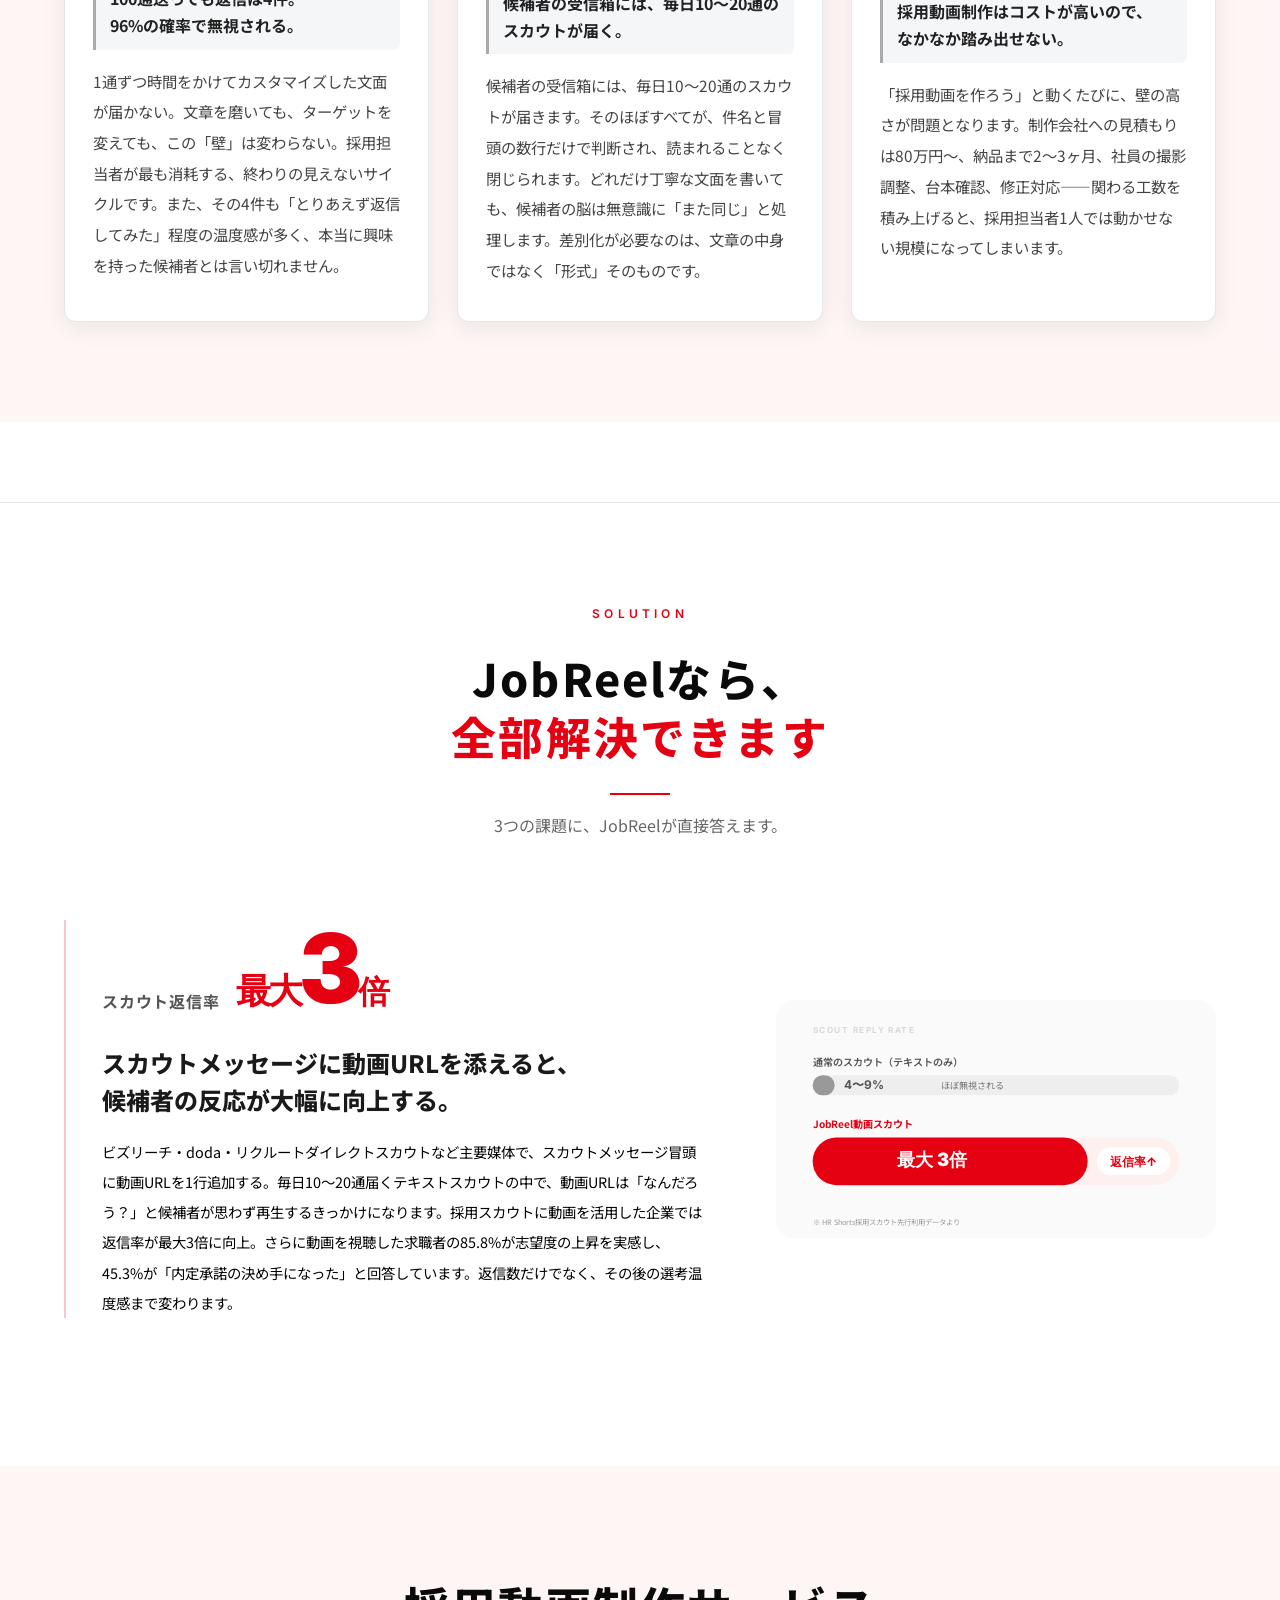
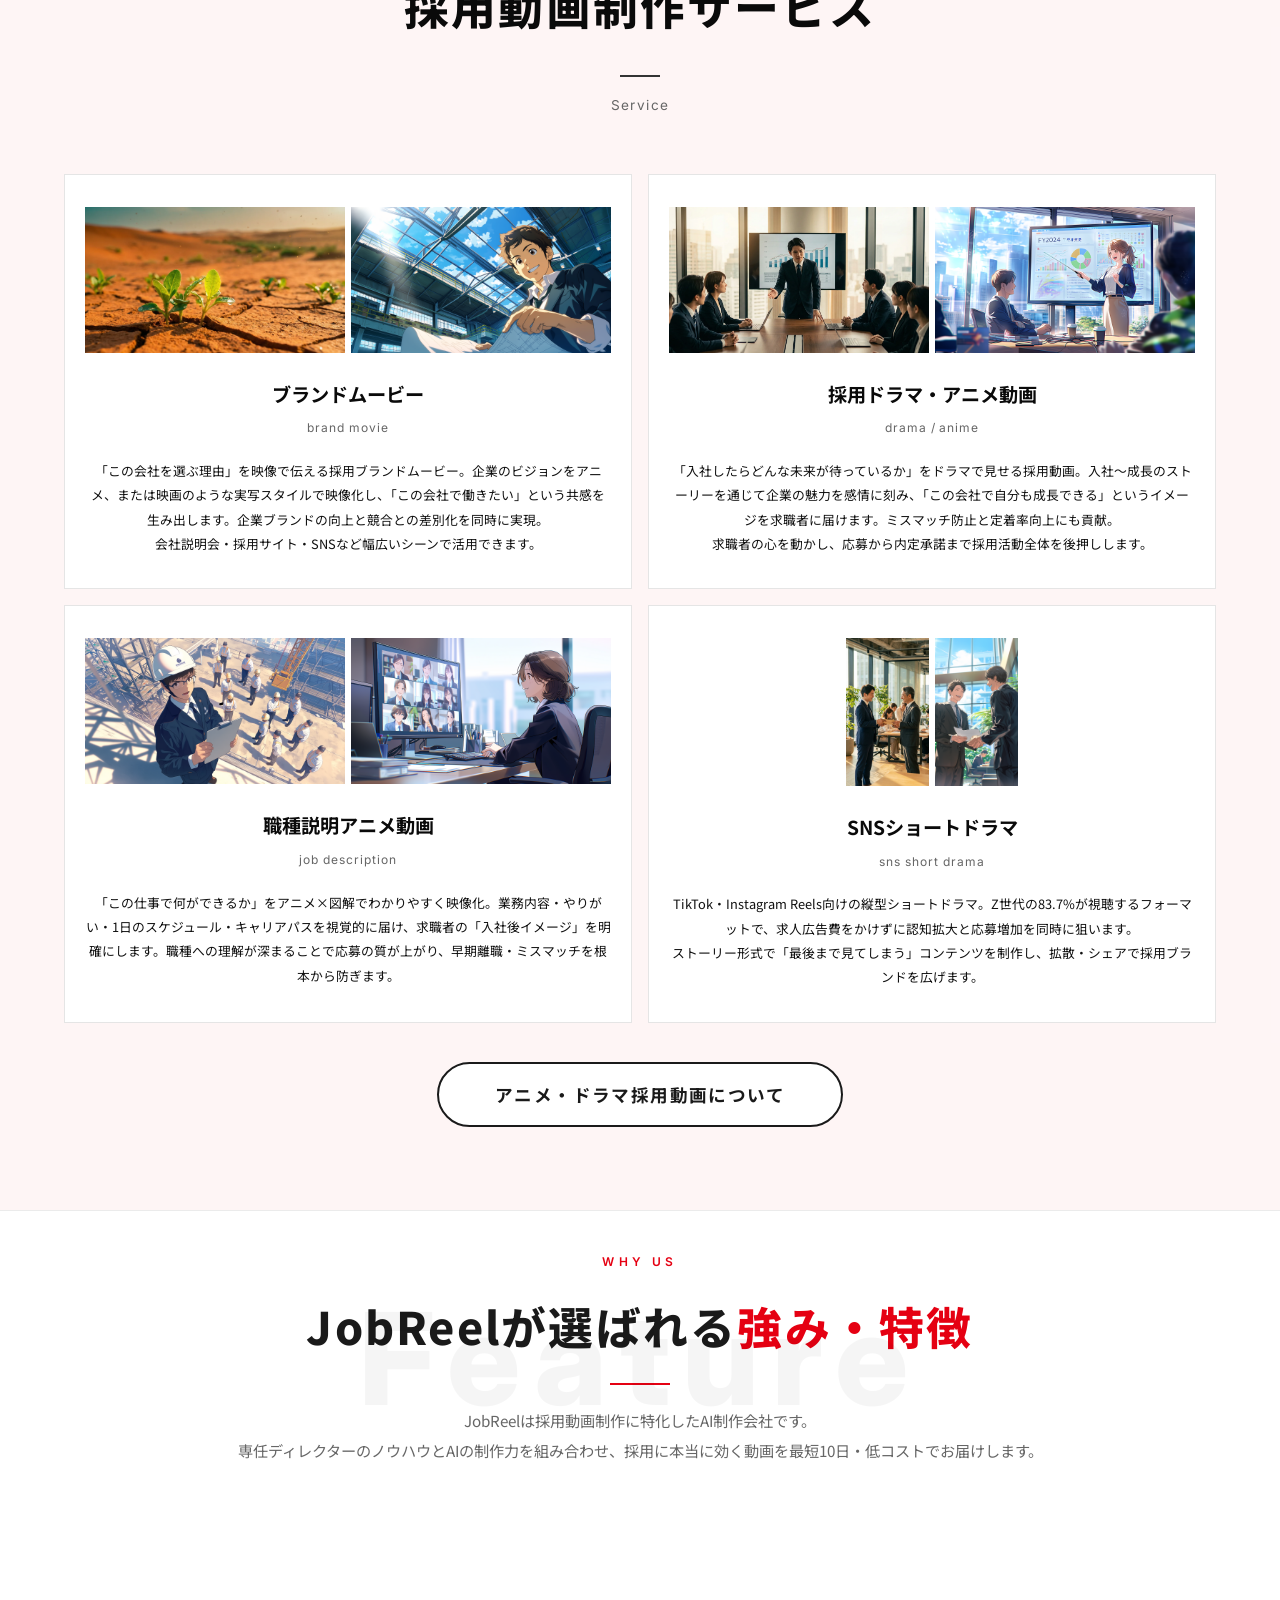
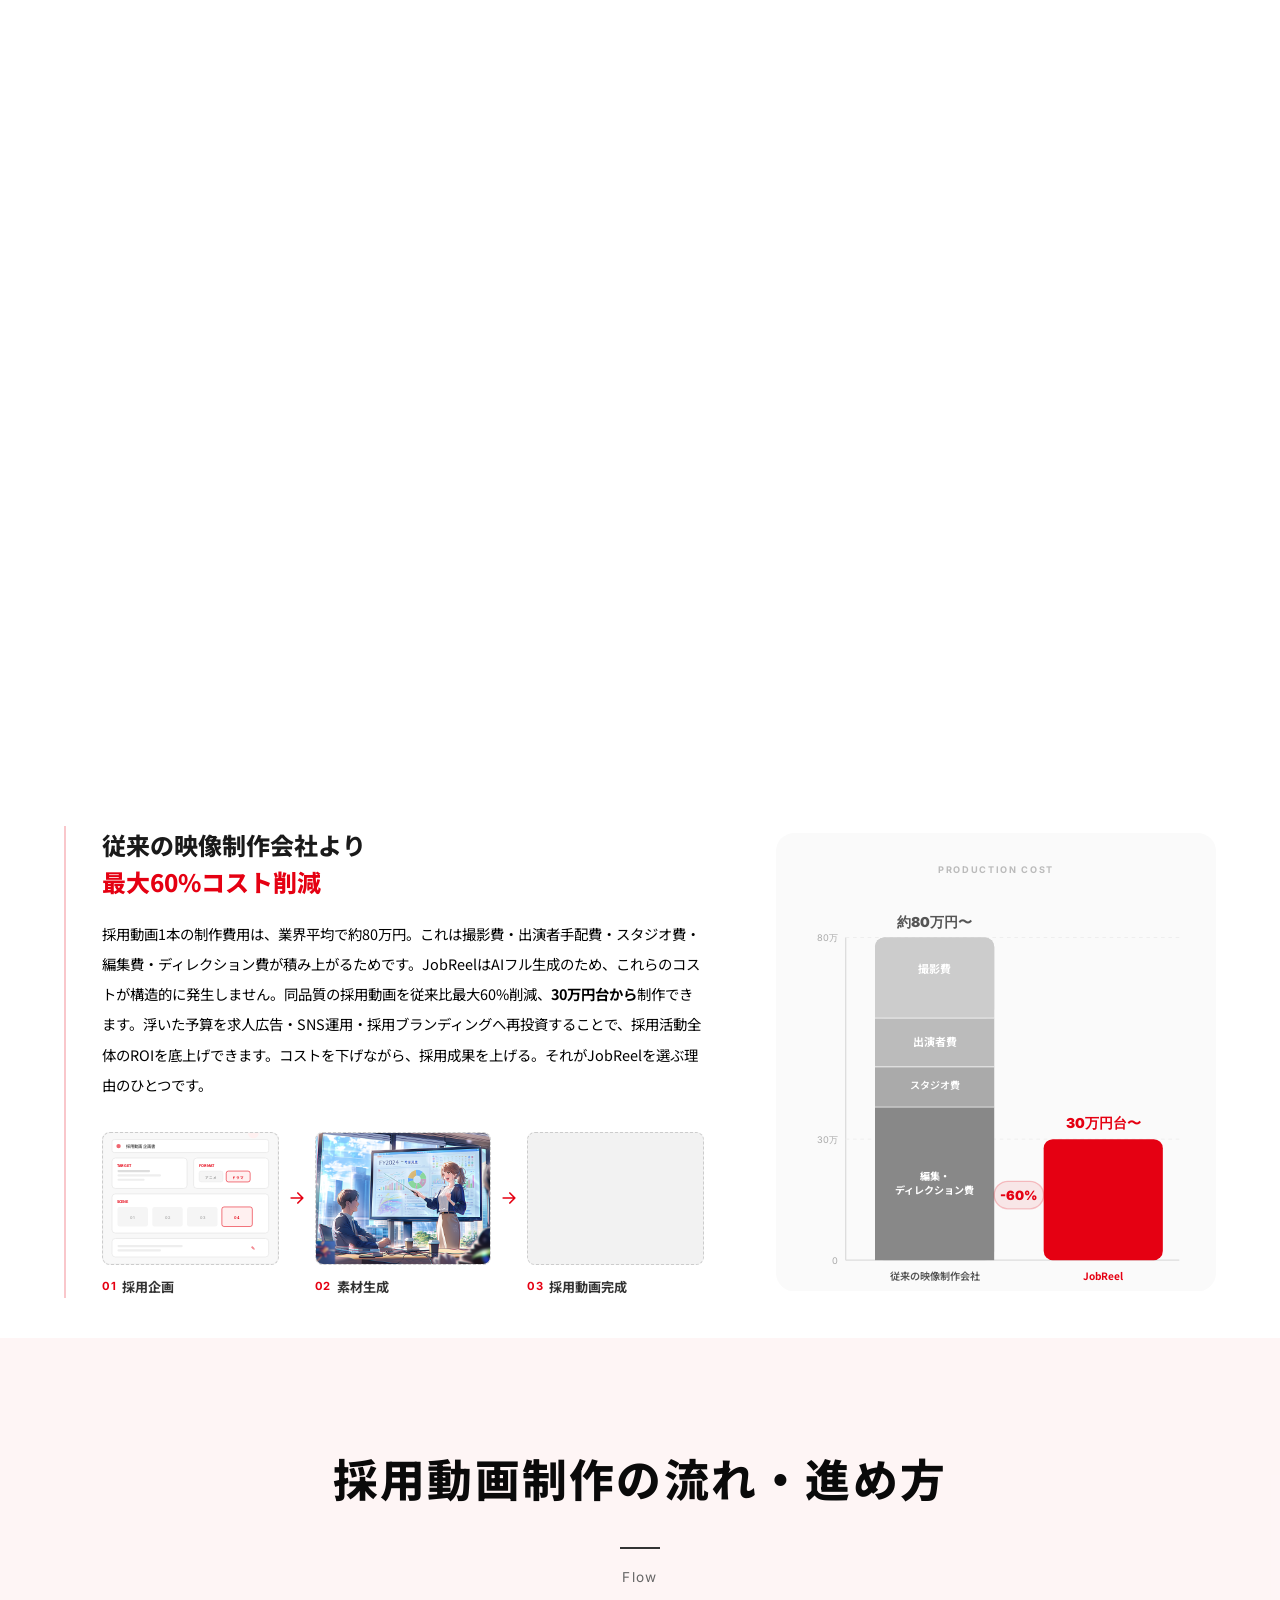
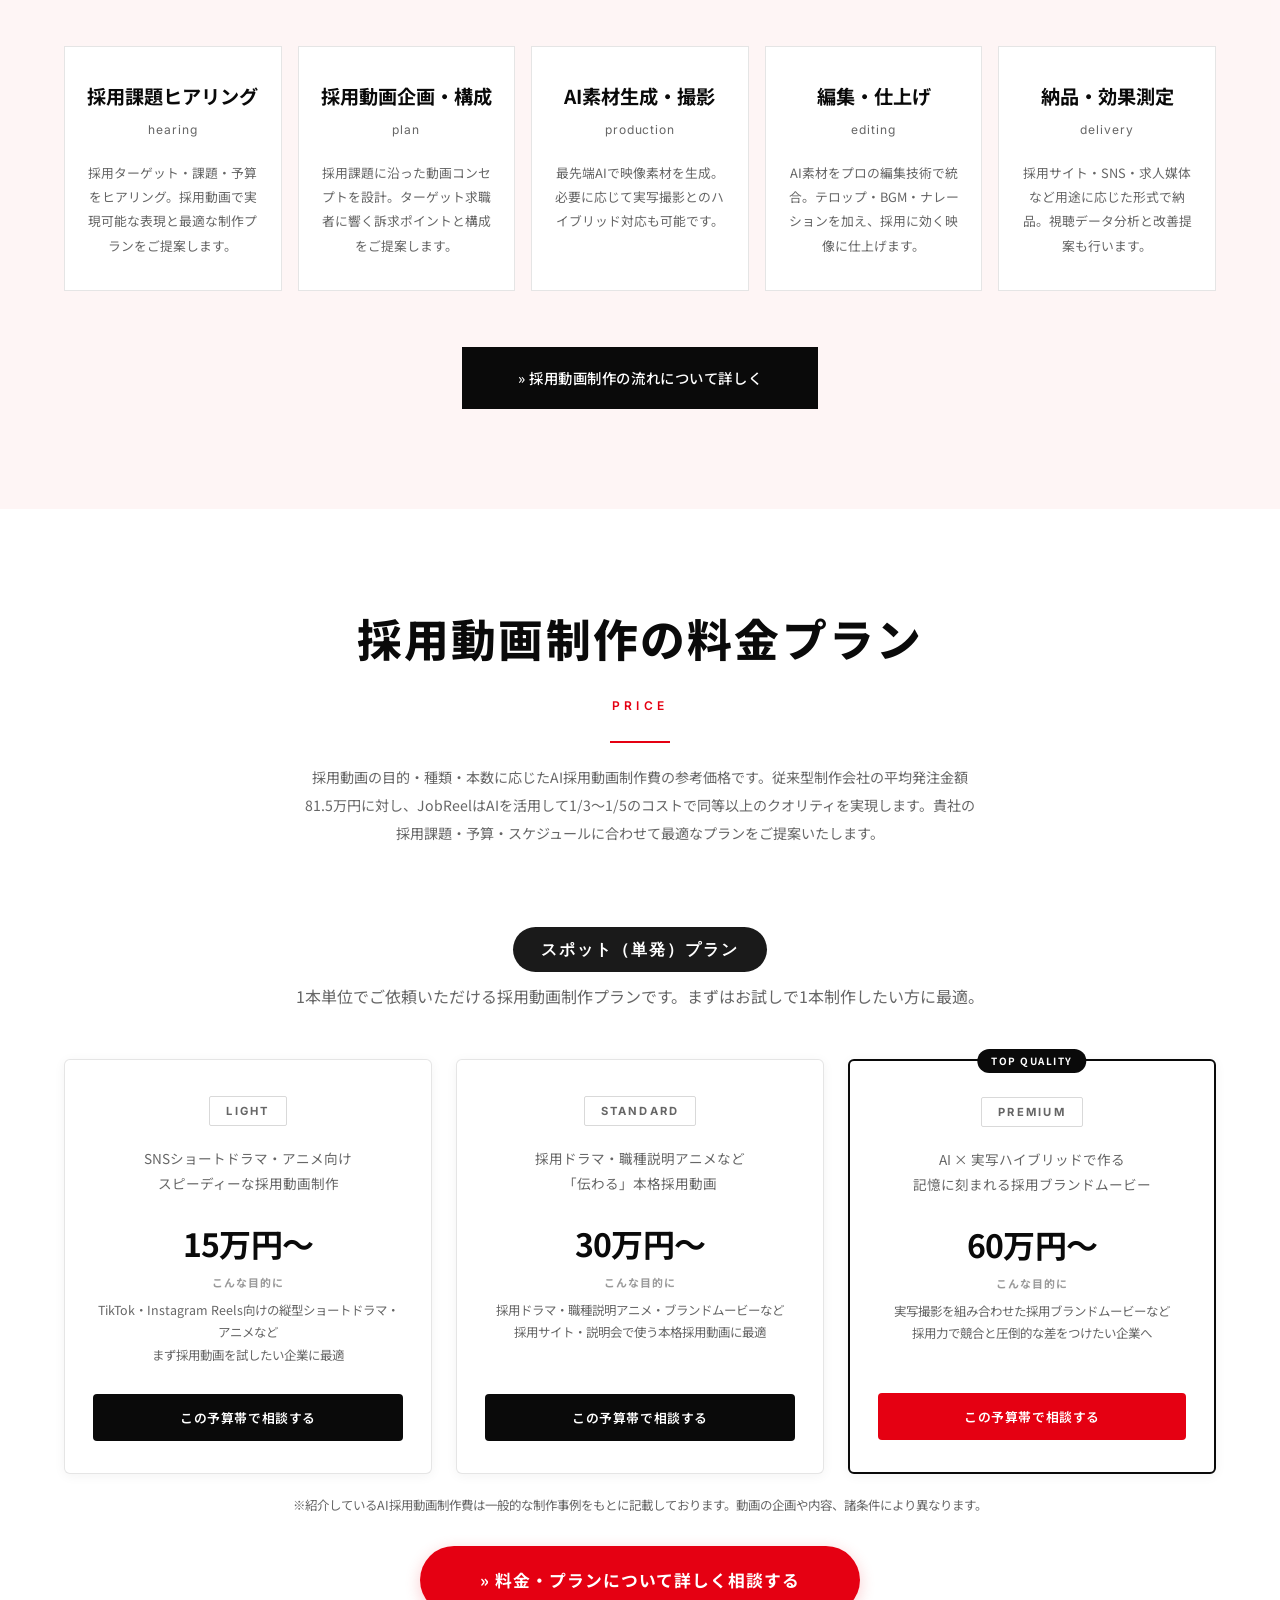
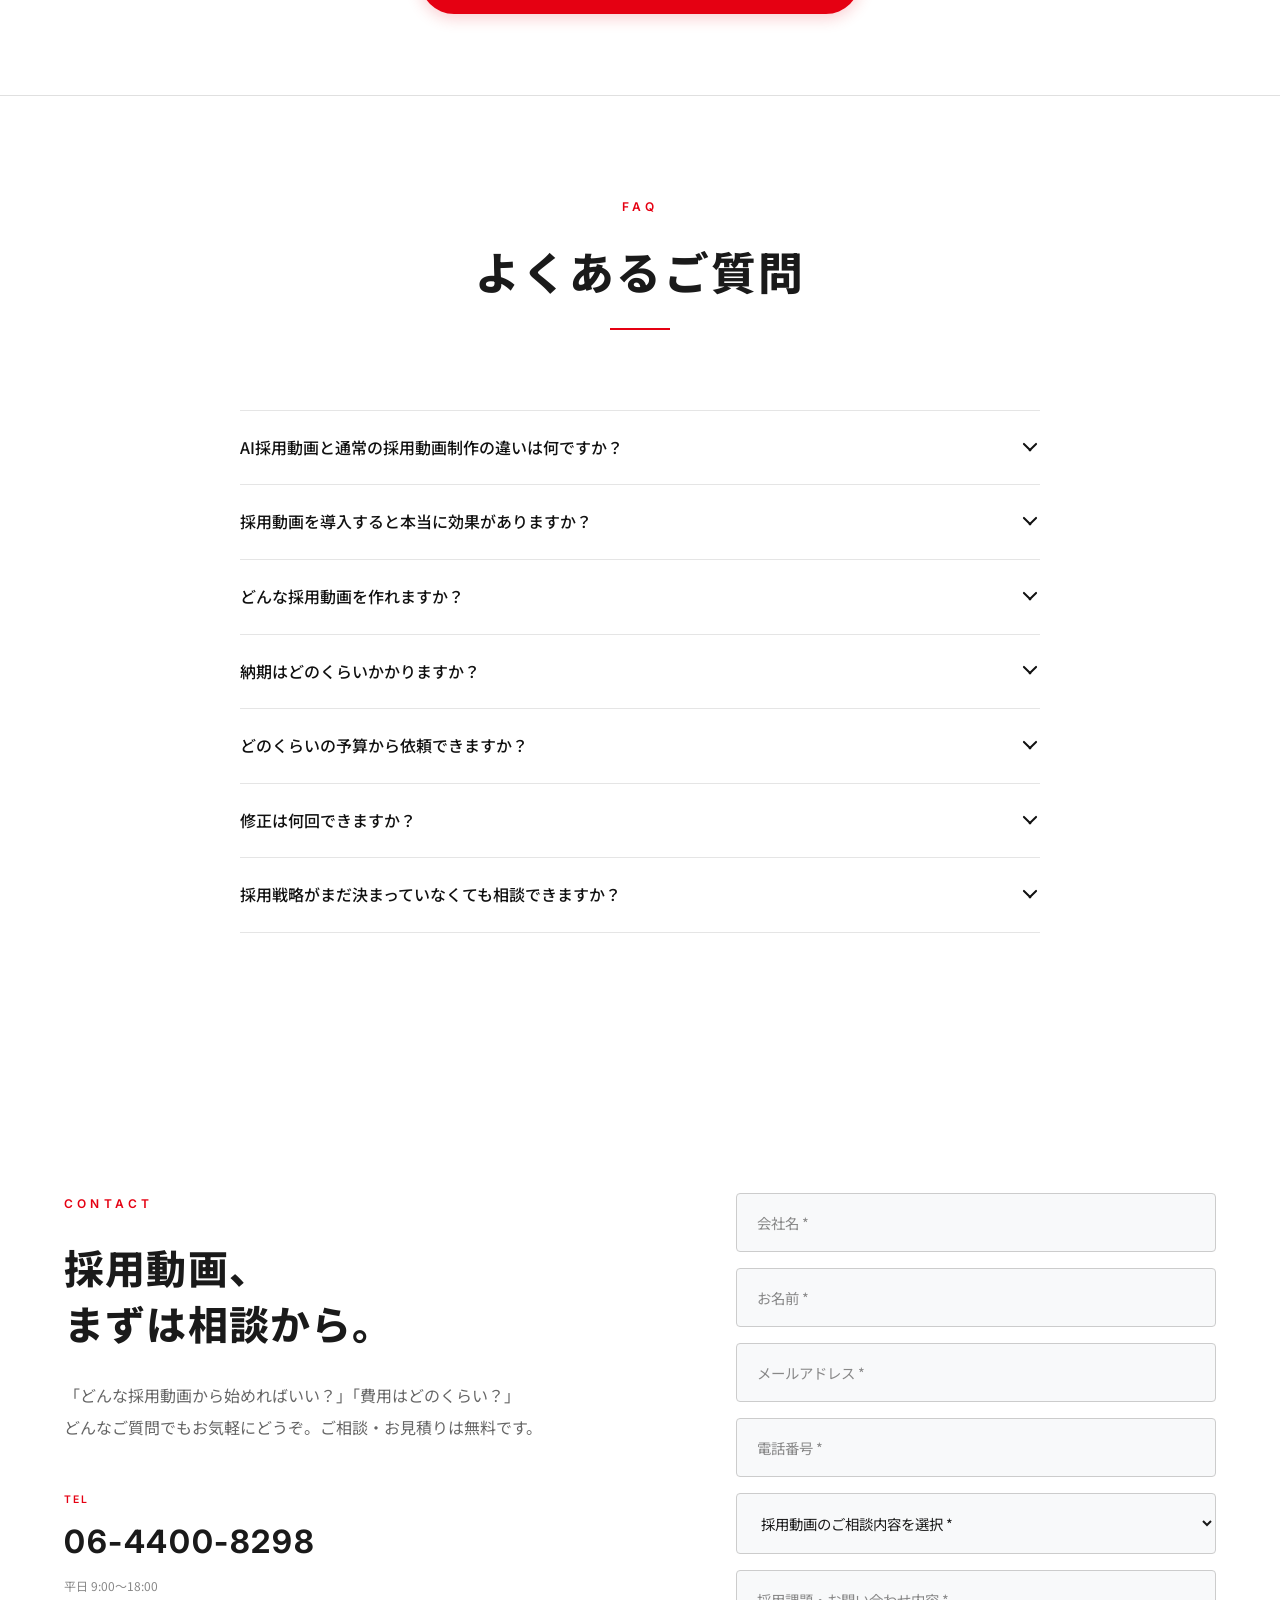
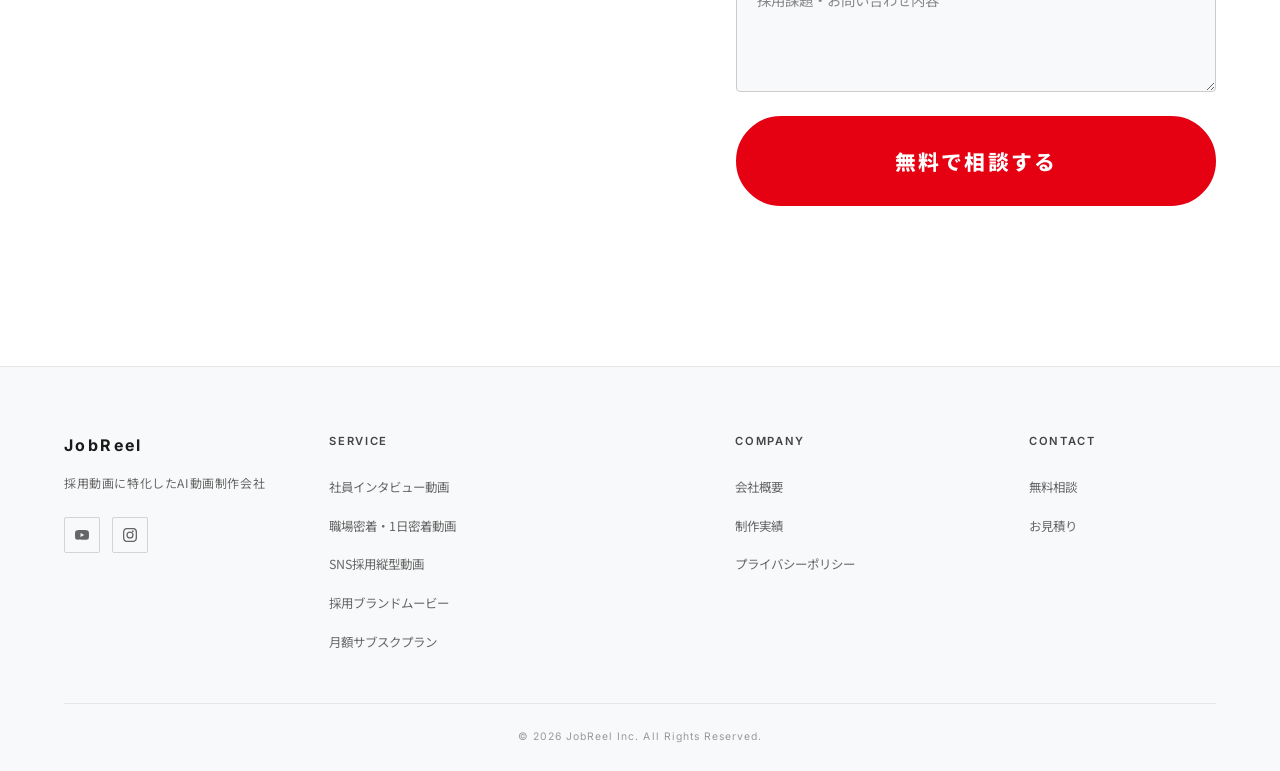
==== commit b5d3865d: "fix: スカウト返信率とKPI数字を下揃えに変更 Co-Authored-By: Claude Sonnet 4.6 <noreply@anthropic.com>" ====
--- a/index.html
+++ b/index.html
@@ -376,7 +376,7 @@
         <div class="feature-item fade-in">
           <div class="feature-item-text">
             <div class="feature-item-content">
-              <div class="why-kpi-title" style="align-items:center;">
+              <div class="why-kpi-title" style="align-items:flex-end;">
                 <span class="why-kpi-metric">スカウト返信率</span>
                 <span class="why-kpi-value"><span style="font-size:2.2rem; font-weight:700;">最大</span><span style="font-size:6rem; line-height:1;">3</span><span class="why-kpi-unit">倍</span></span>
               </div>
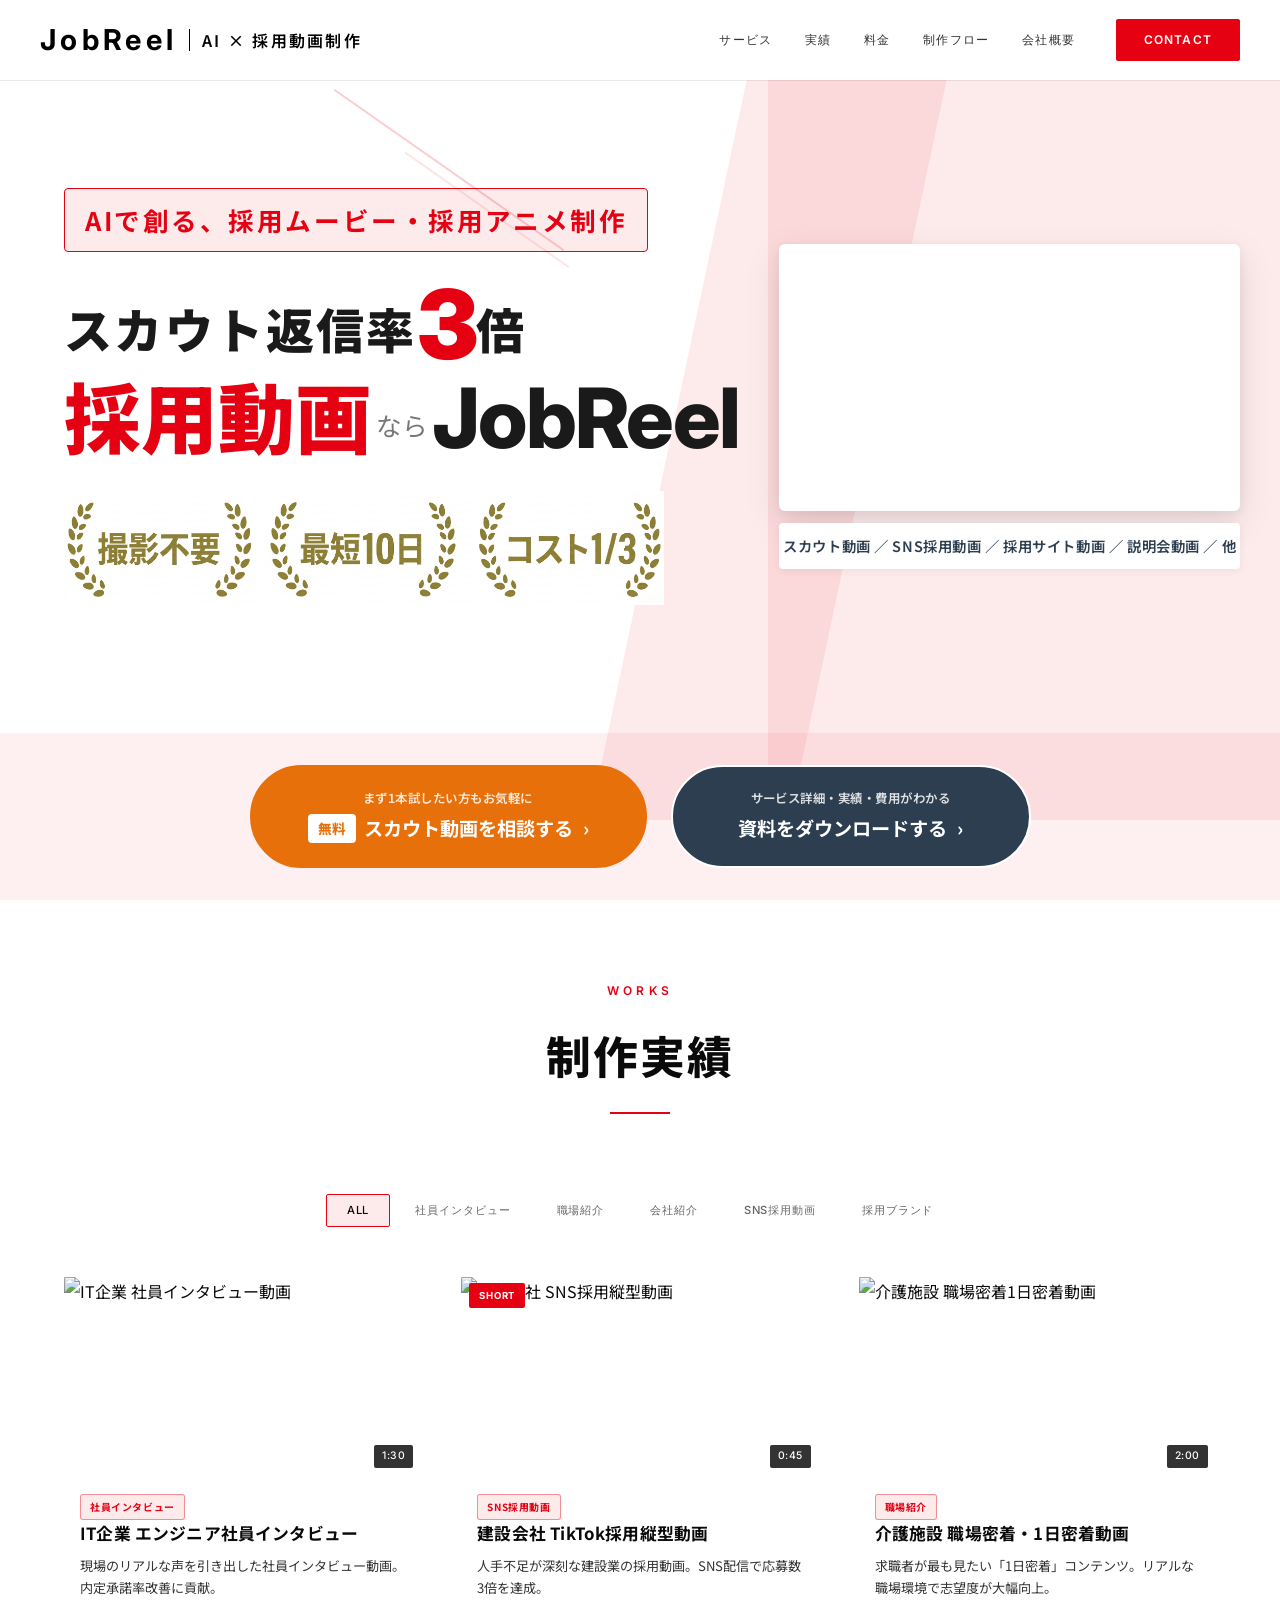
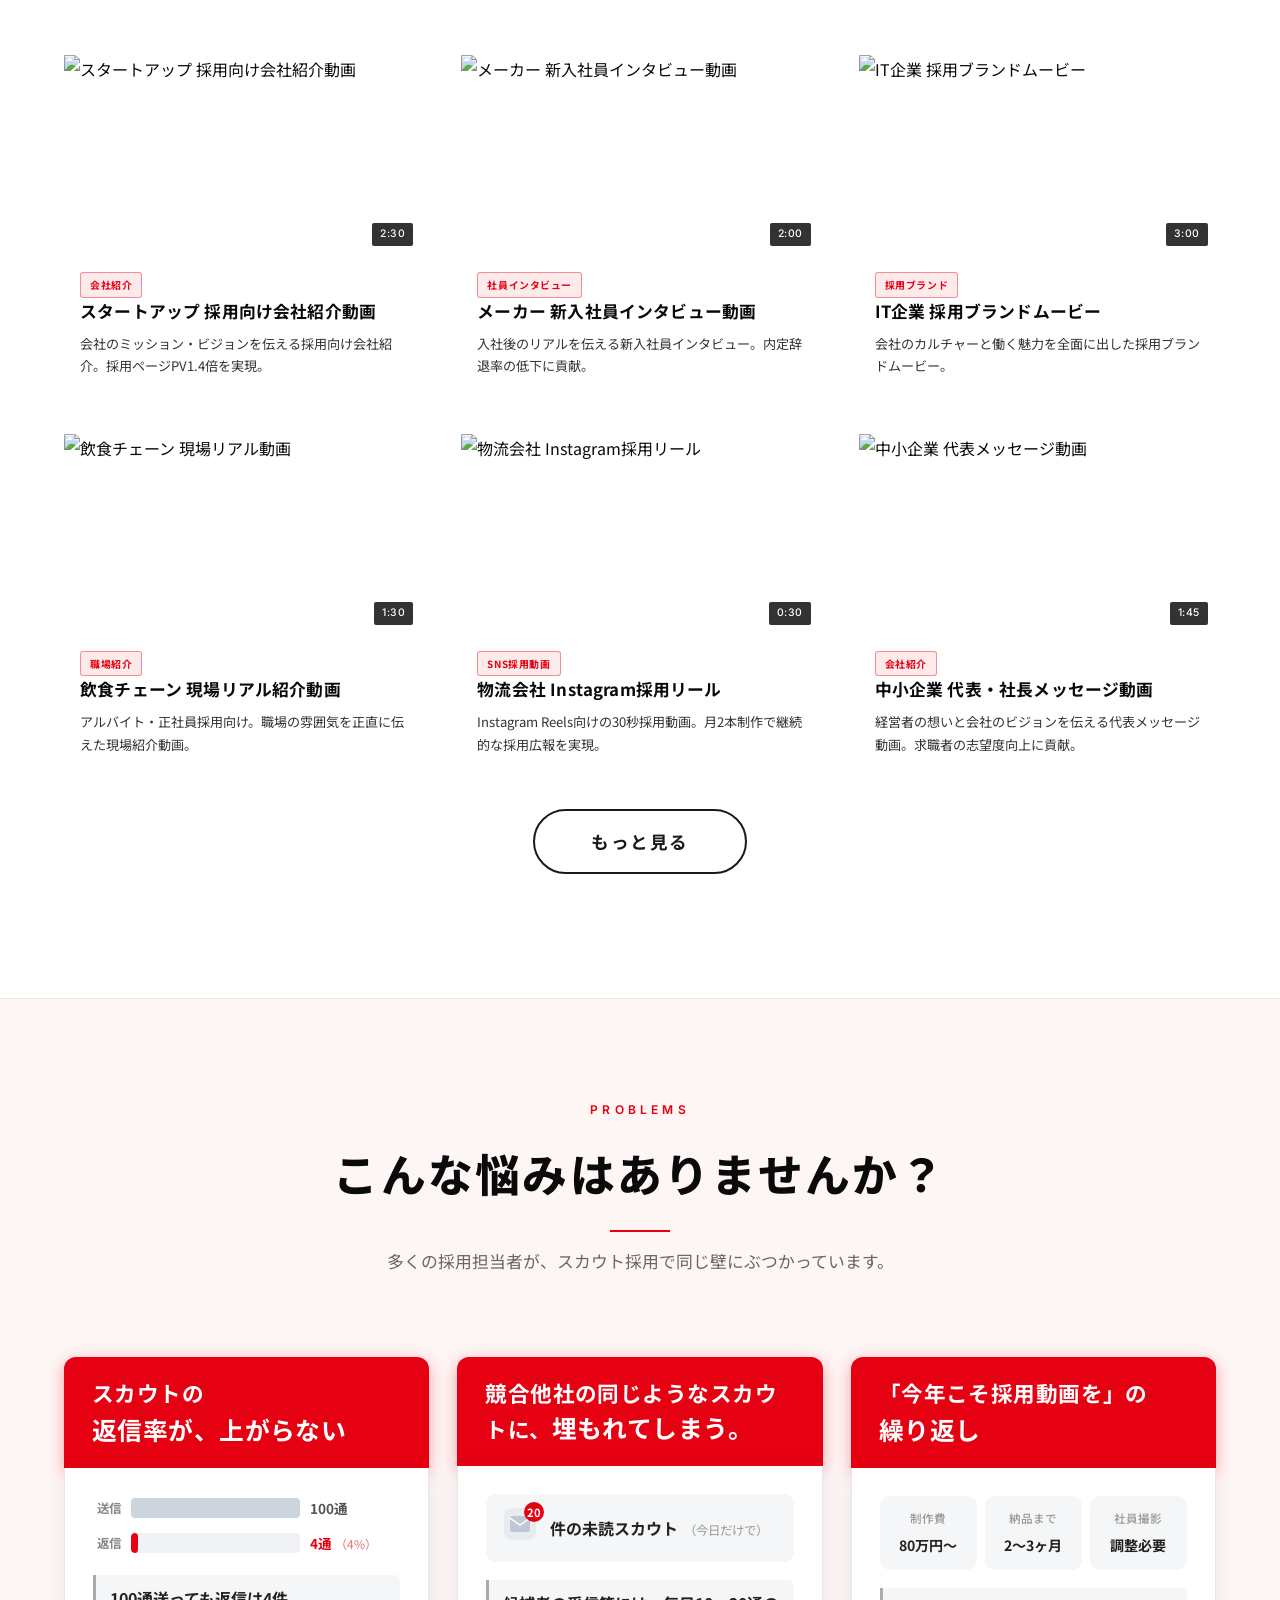
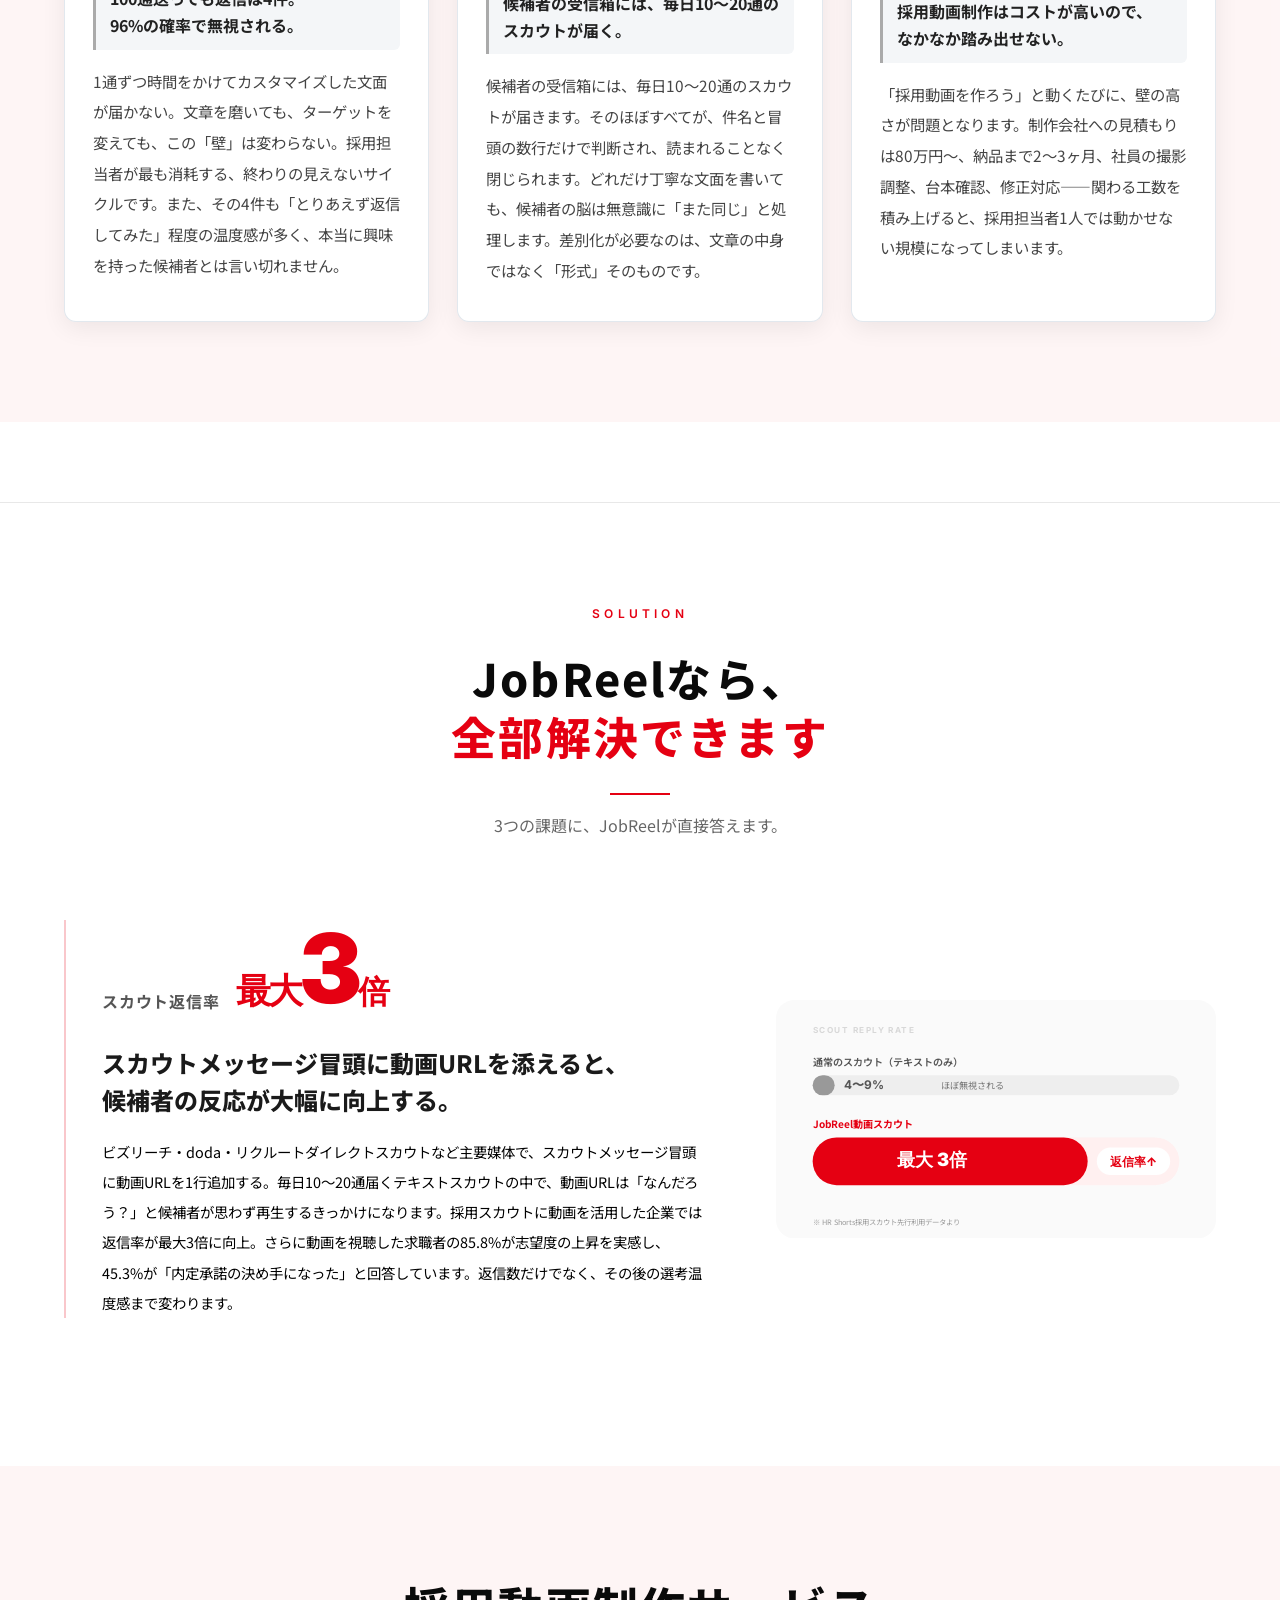
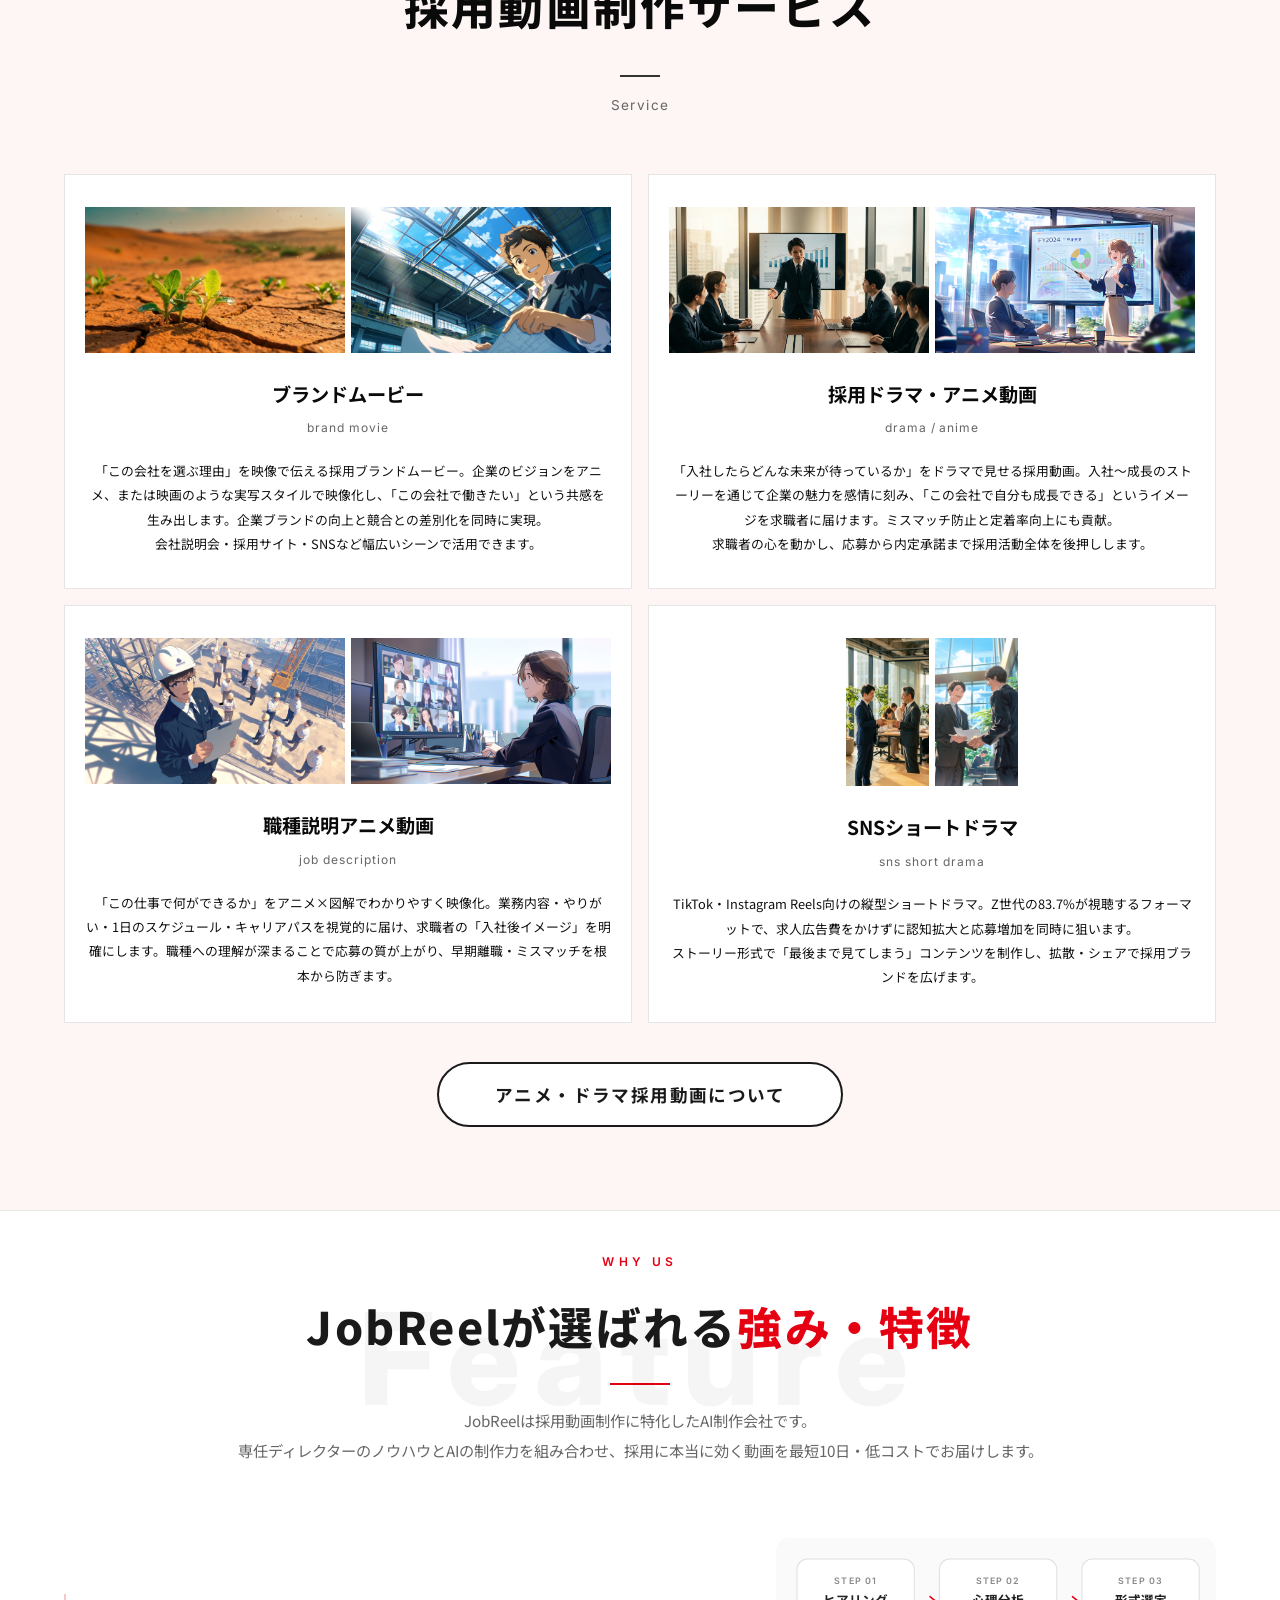
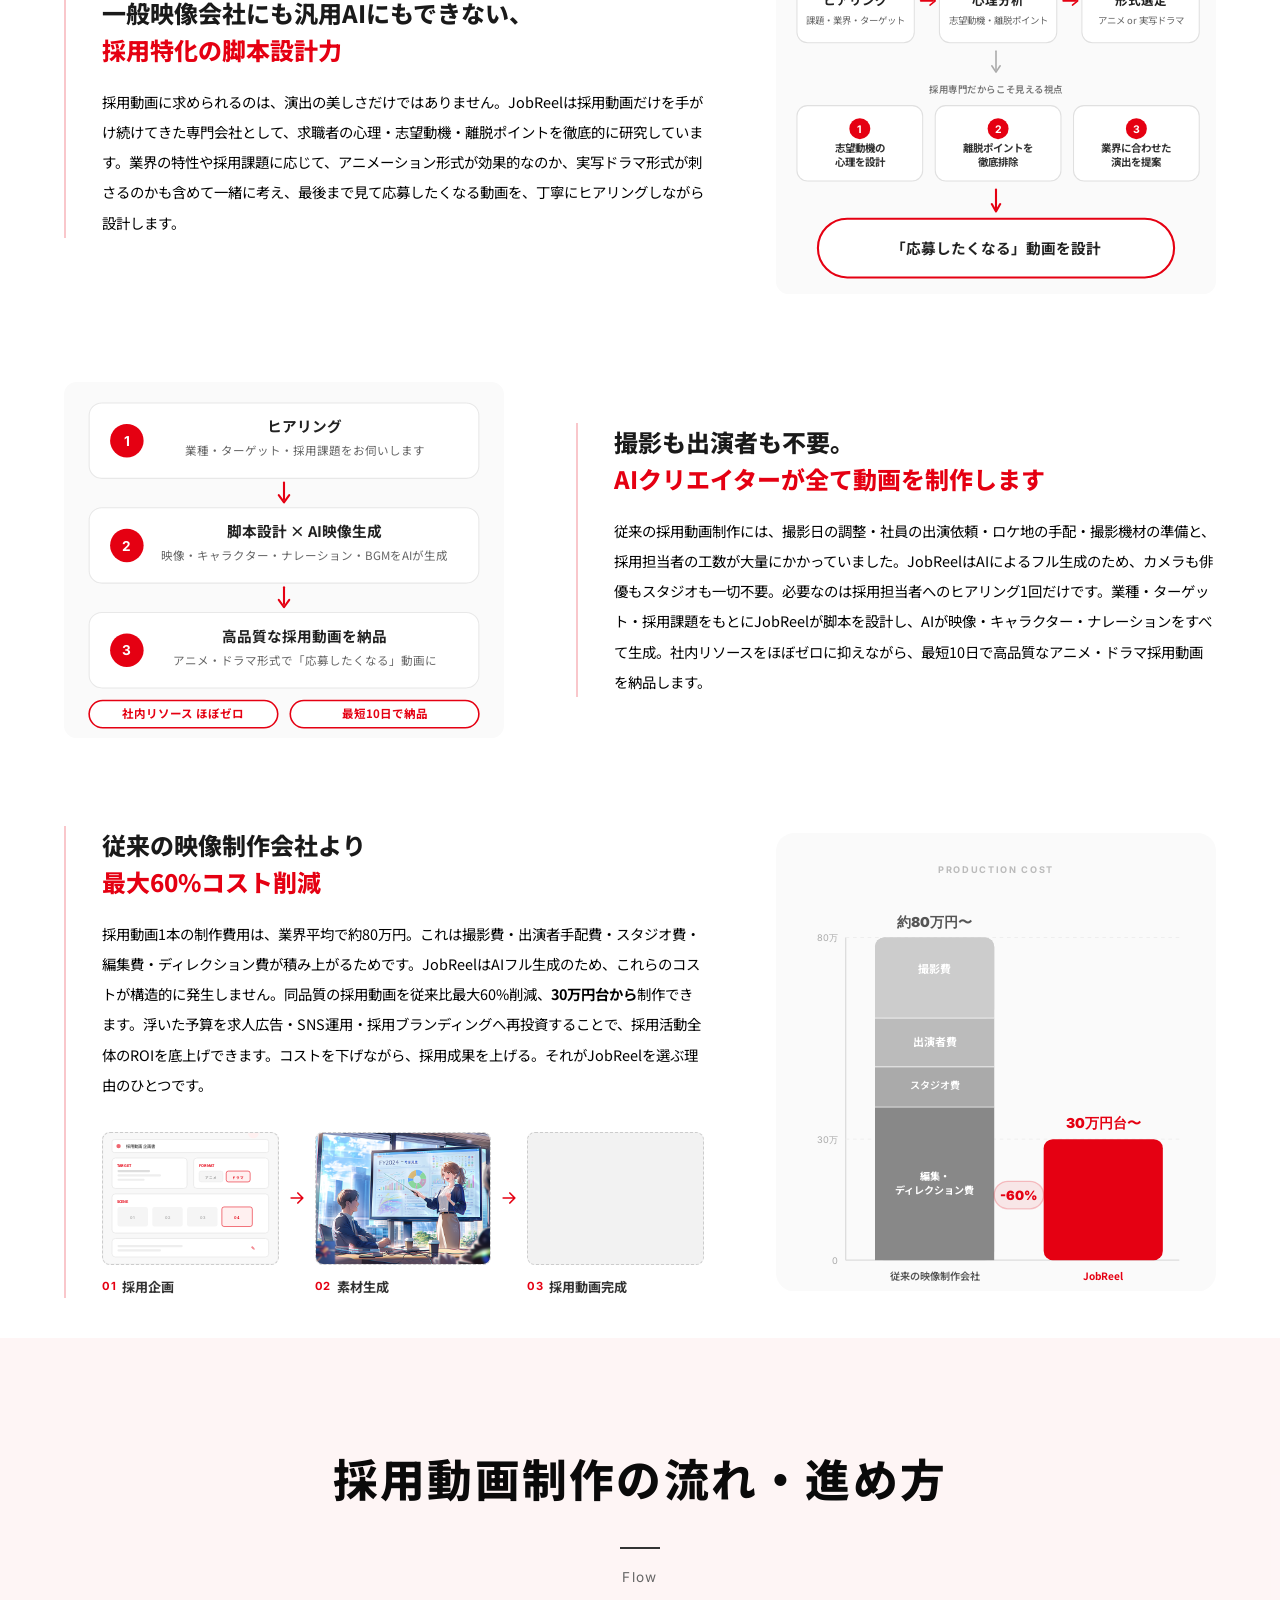
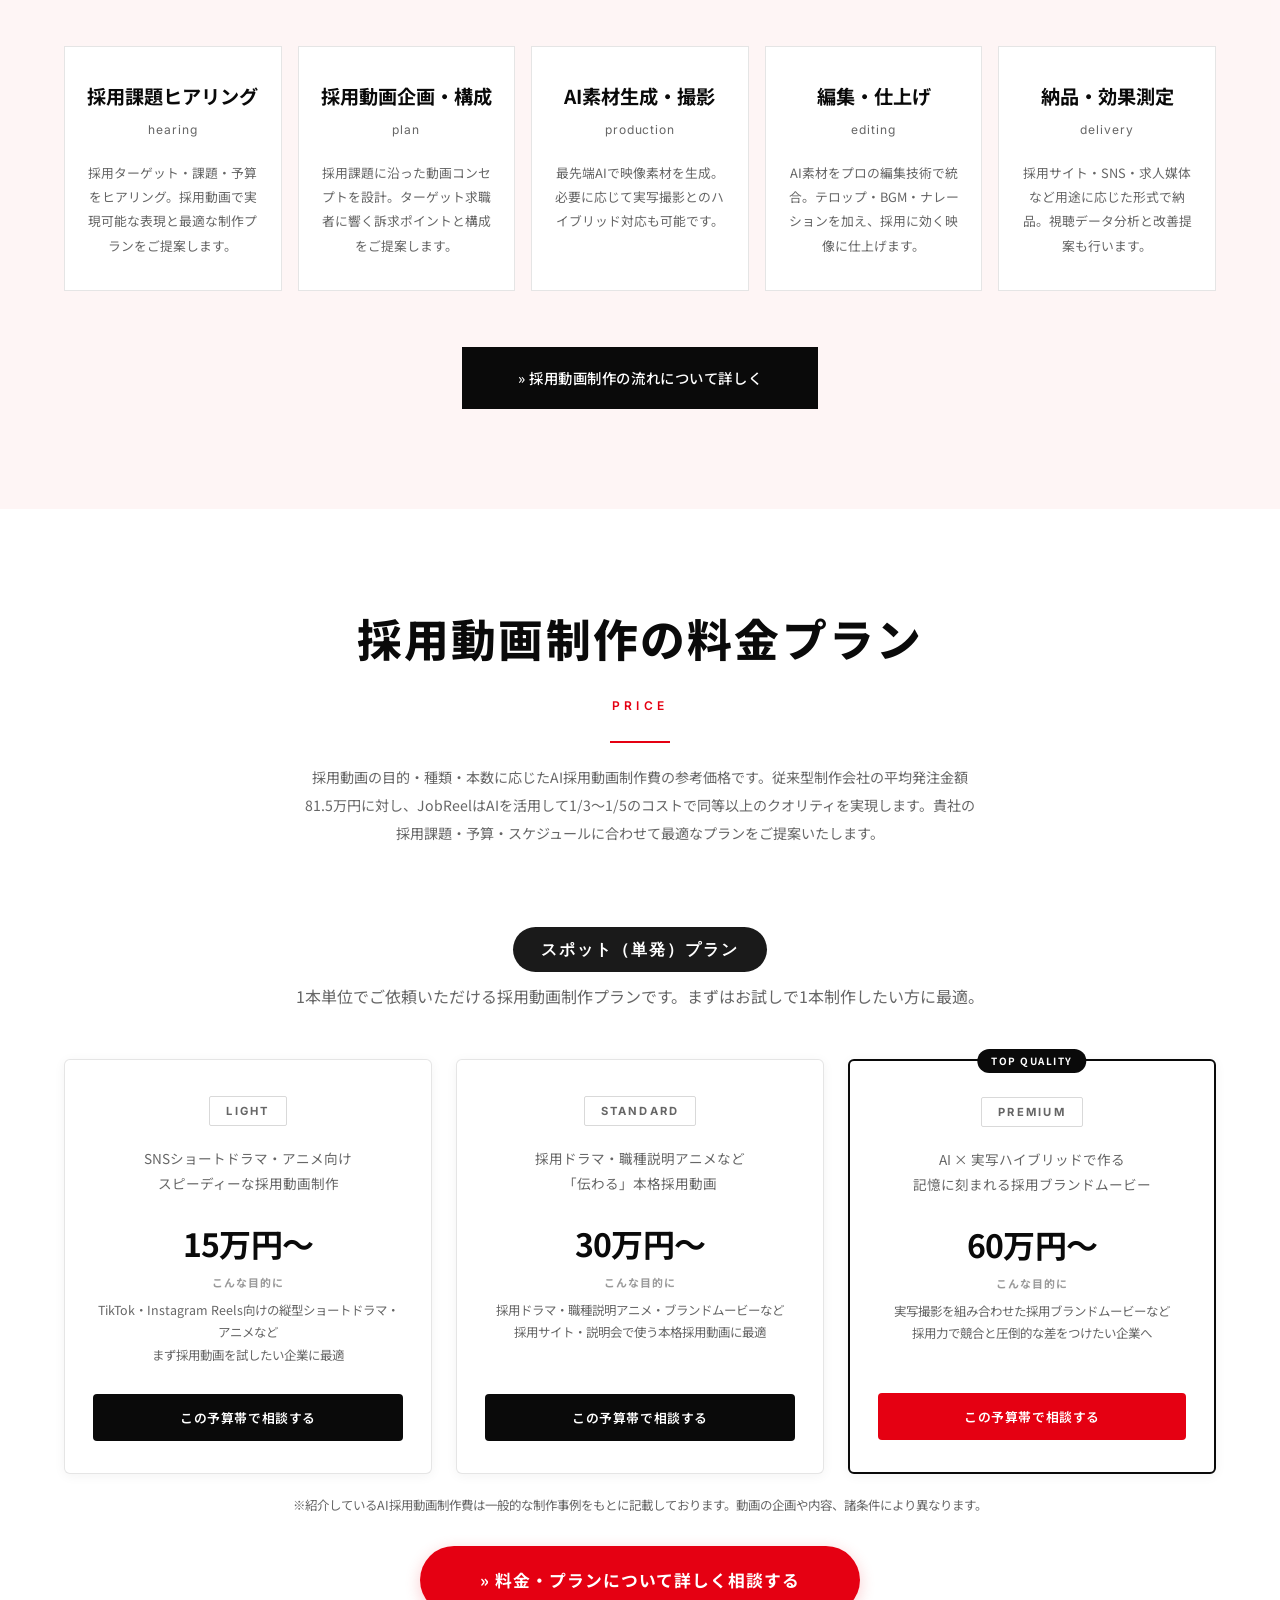
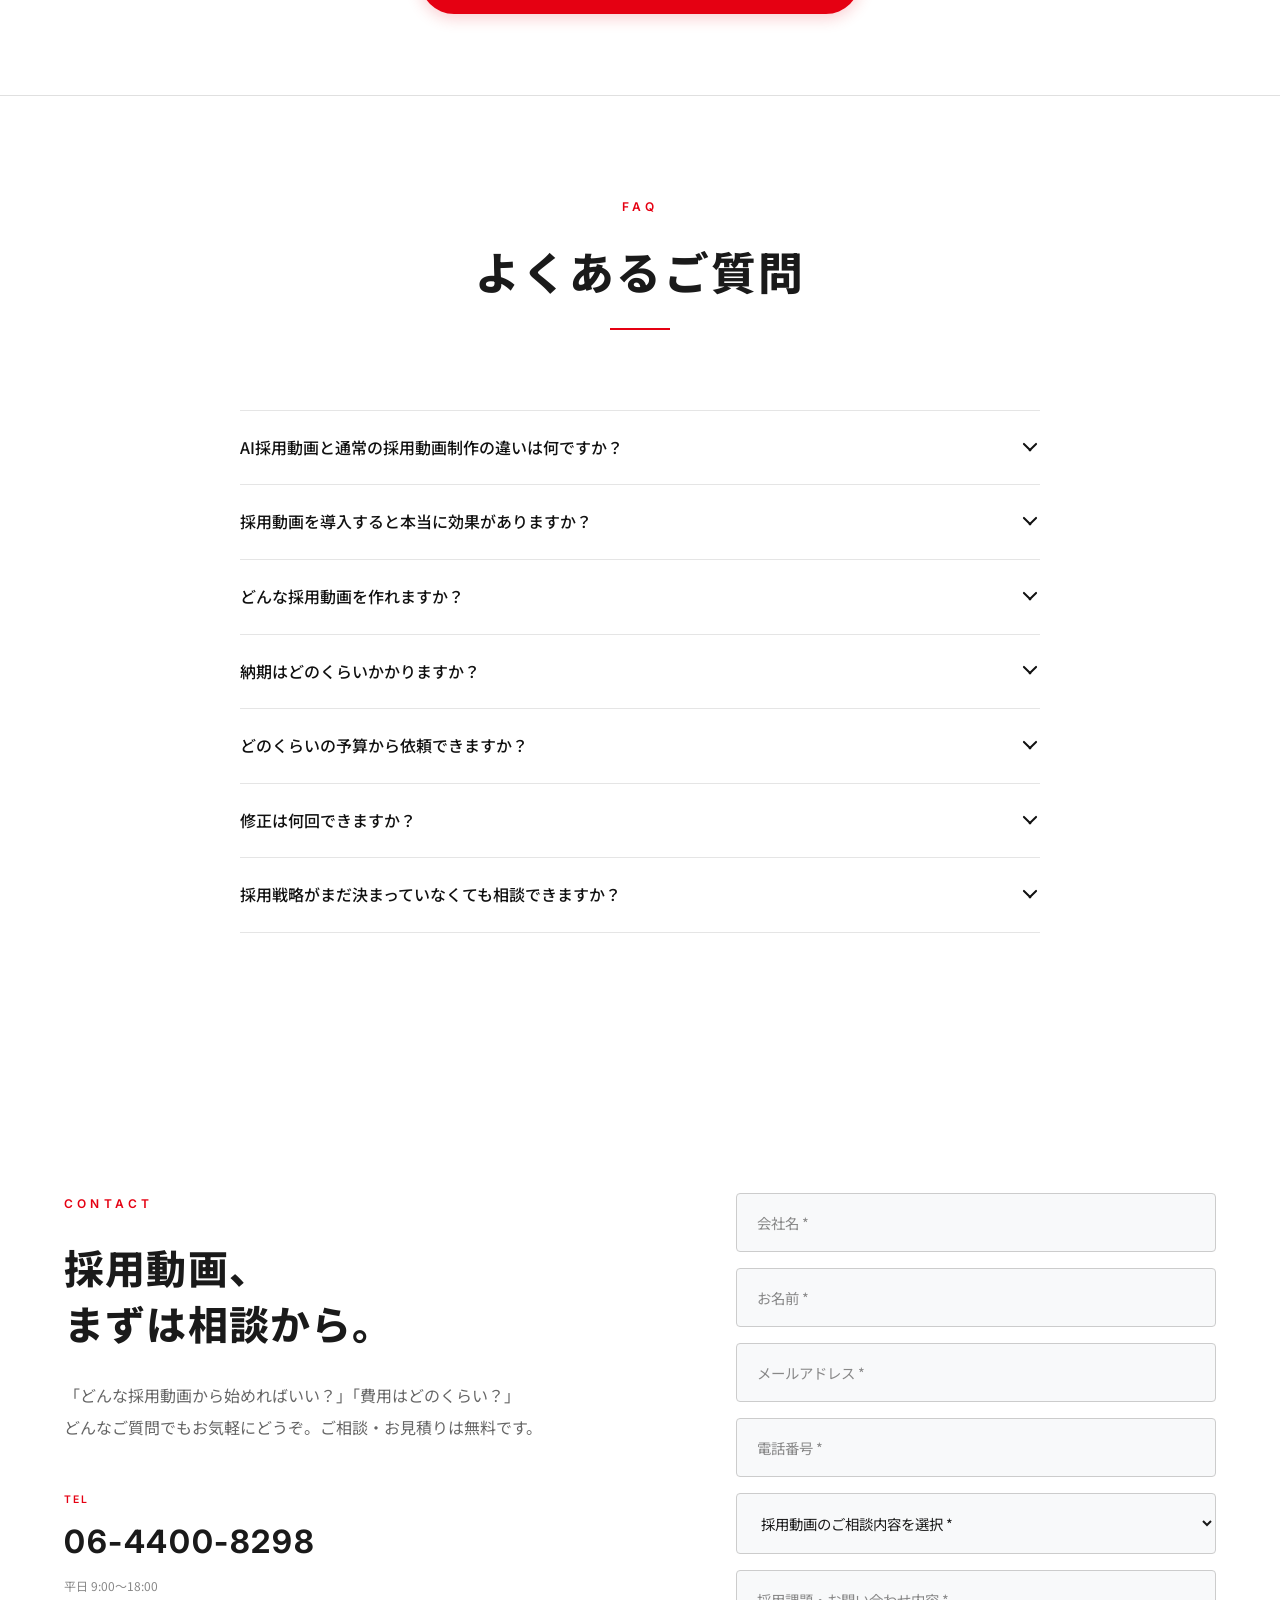
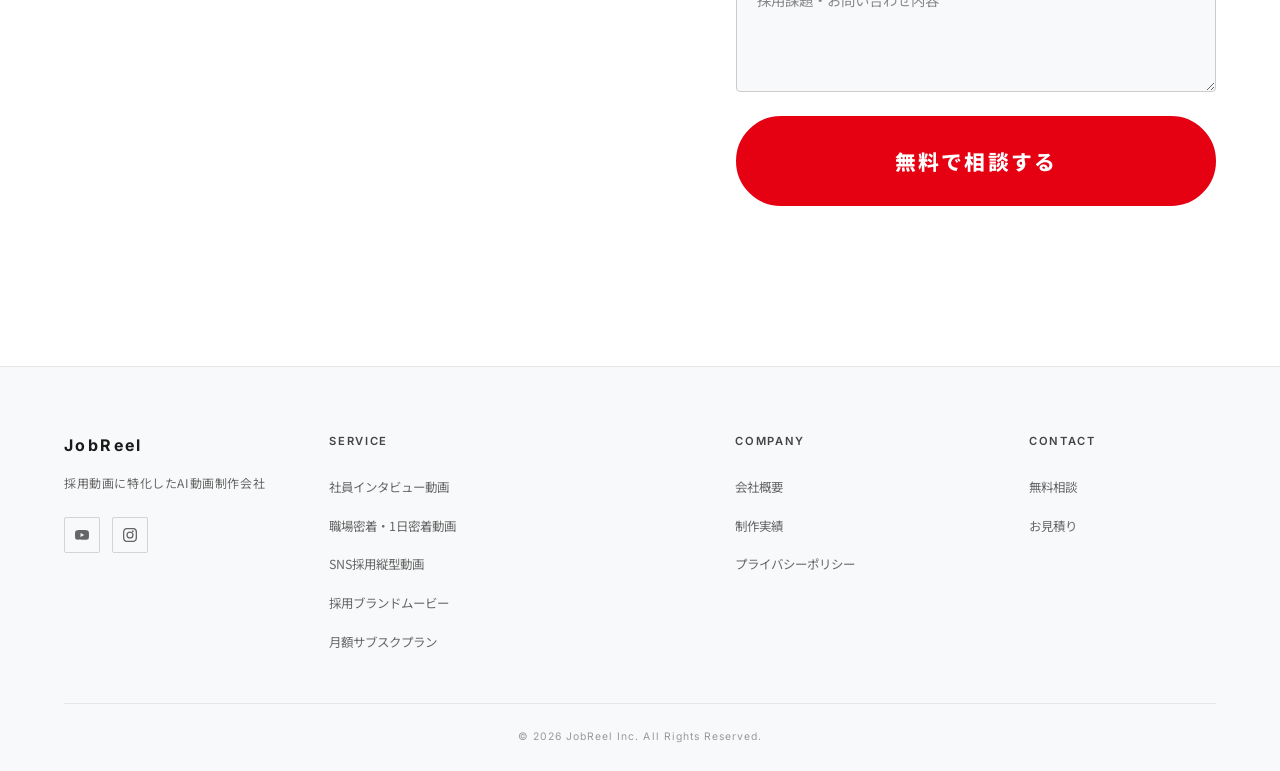
==== commit dd3c848a: "fix: SOLUTIONカード①見出しに「冒頭に」を追加 Co-Authored-By: Claude Sonnet 4.6 <noreply@anthropic.com>" ====
--- a/index.html
+++ b/index.html
@@ -380,7 +380,7 @@
                 <span class="why-kpi-metric">スカウト返信率</span>
                 <span class="why-kpi-value"><span style="font-size:2.2rem; font-weight:700;">最大</span><span style="font-size:6rem; line-height:1;">3</span><span class="why-kpi-unit">倍</span></span>
               </div>
-              <h3>スカウトメッセージに動画URLを添えると、<br>候補者の反応が大幅に向上する。</h3>
+              <h3>スカウトメッセージ冒頭に動画URLを添えると、<br>候補者の反応が大幅に向上する。</h3>
               <p>ビズリーチ・doda・リクルートダイレクトスカウトなど主要媒体で、スカウトメッセージ冒頭に動画URLを1行追加する。毎日10〜20通届くテキストスカウトの中で、動画URLは「なんだろう？」と候補者が思わず再生するきっかけになります。採用スカウトに動画を活用した企業では返信率が最大3倍に向上。さらに動画を視聴した求職者の85.8%が志望度の上昇を実感し、45.3%が「内定承諾の決め手になった」と回答しています。返信数だけでなく、その後の選考温度感まで変わります。</p>
             </div>
           </div>
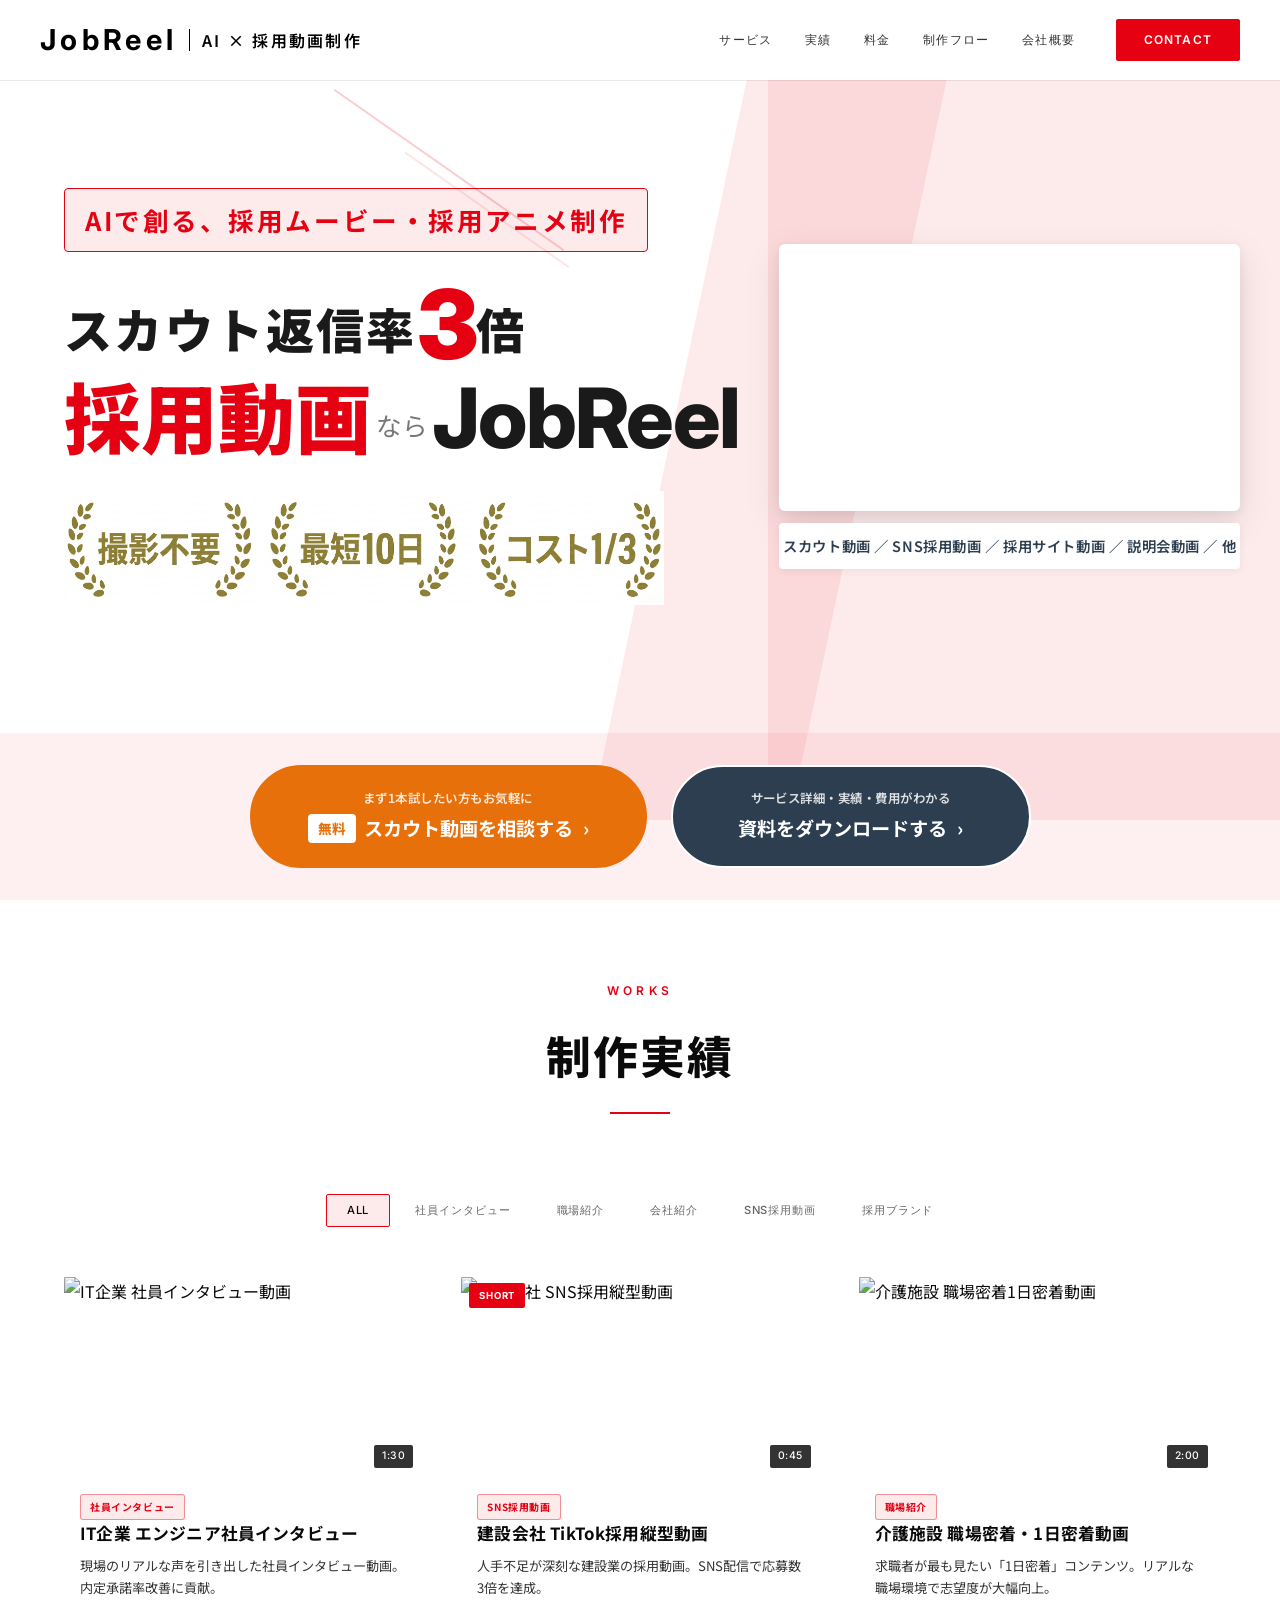
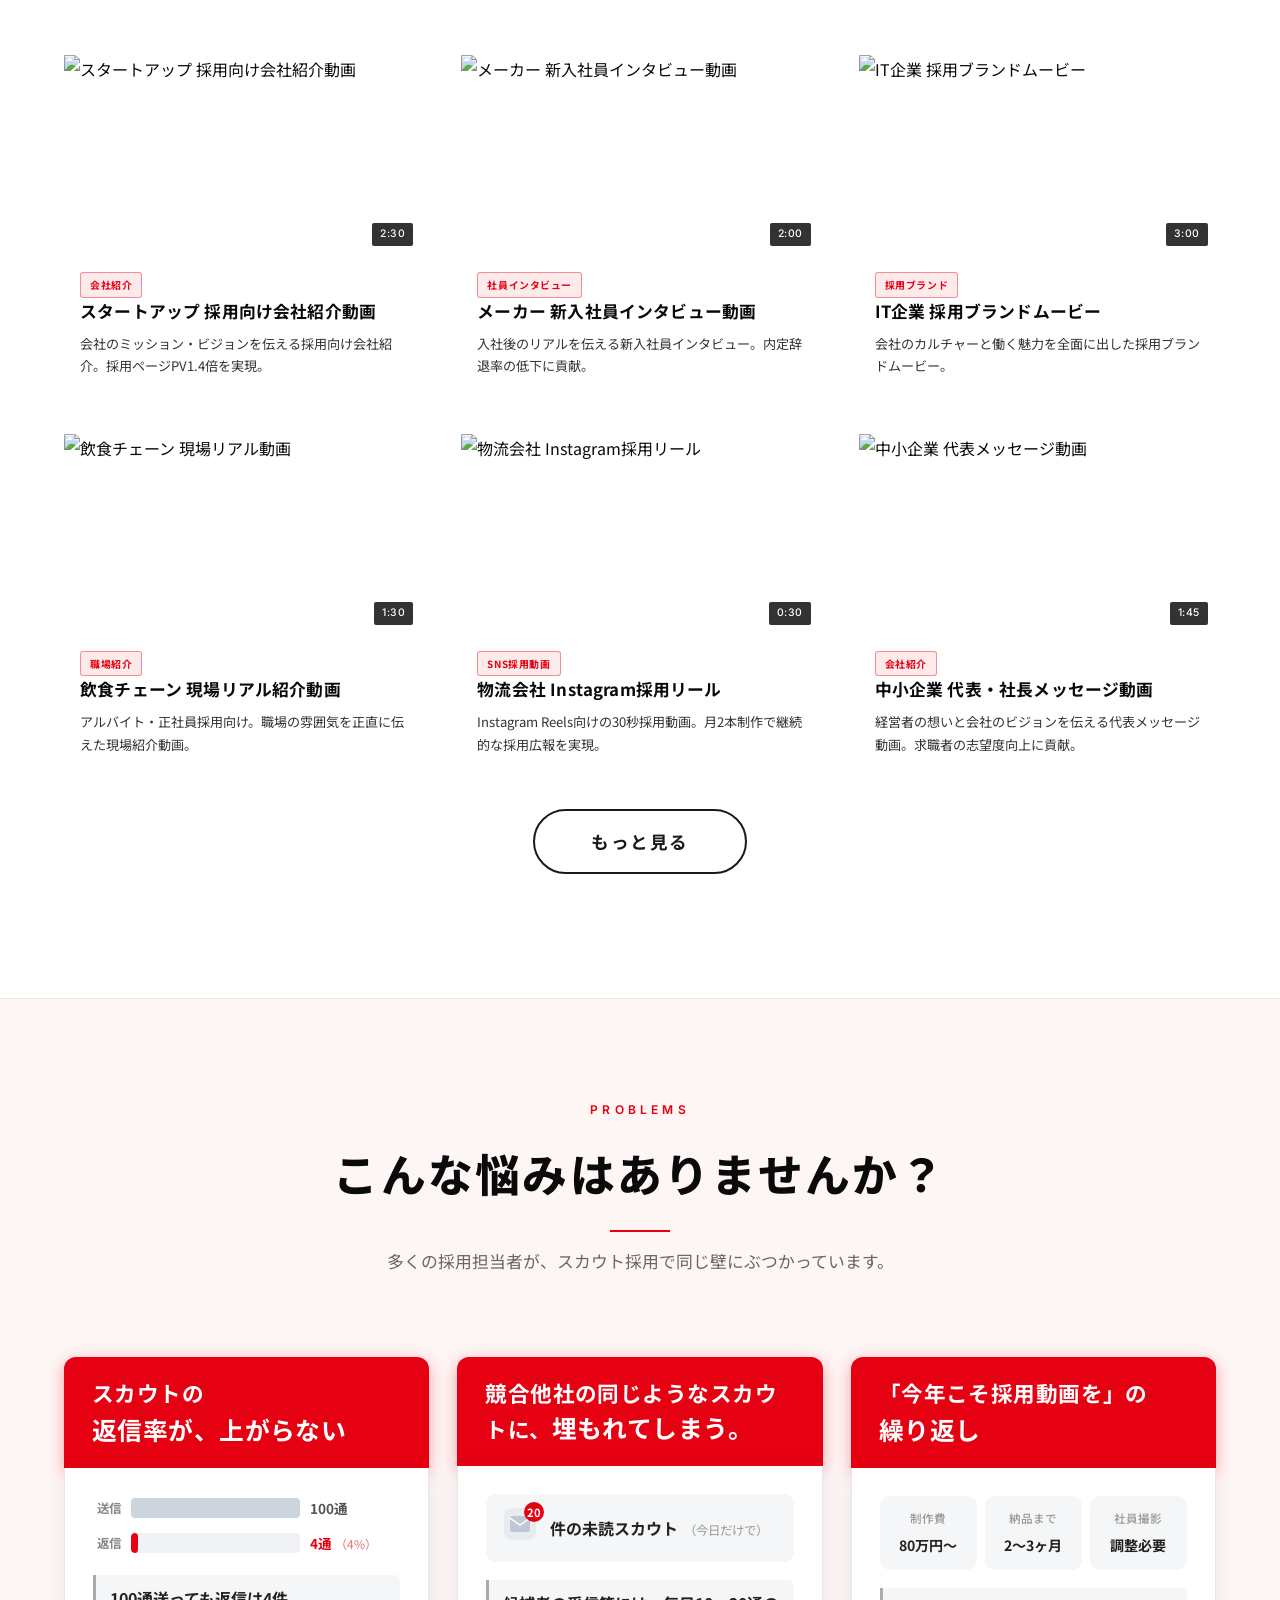
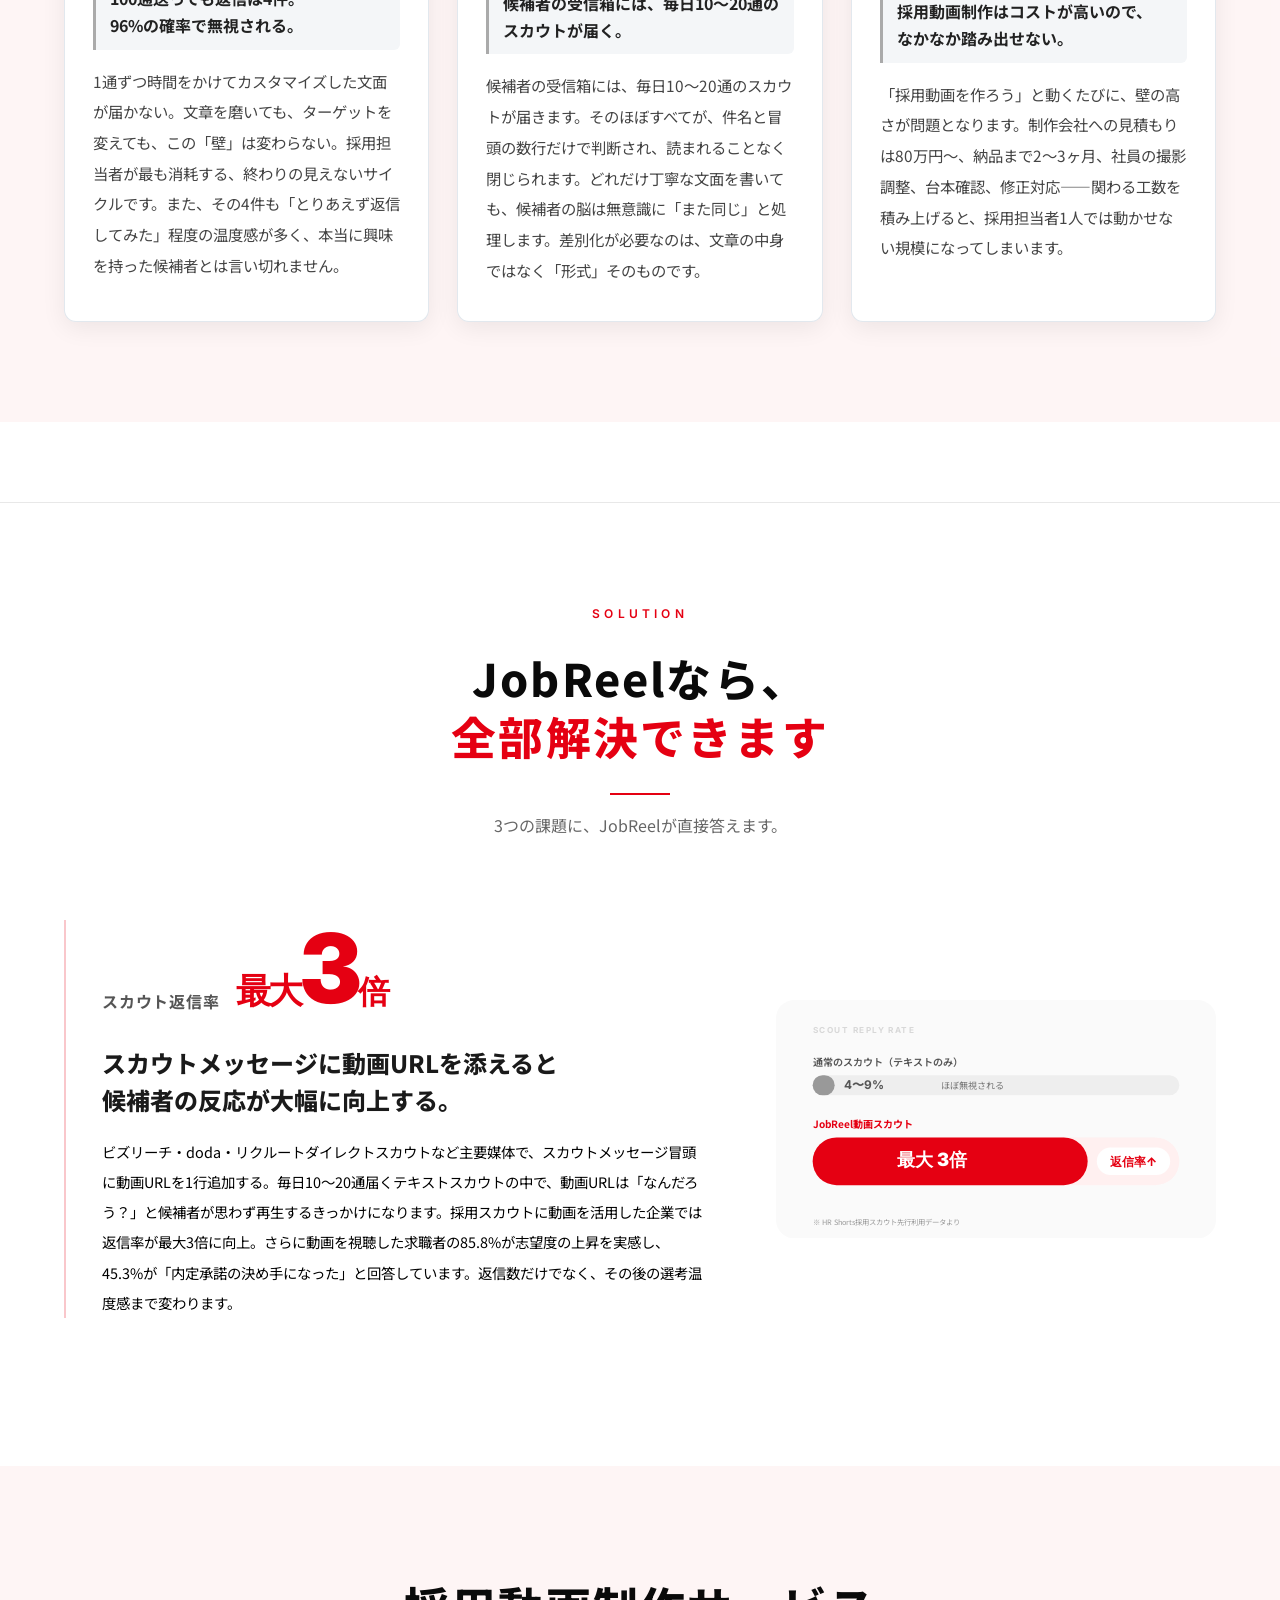
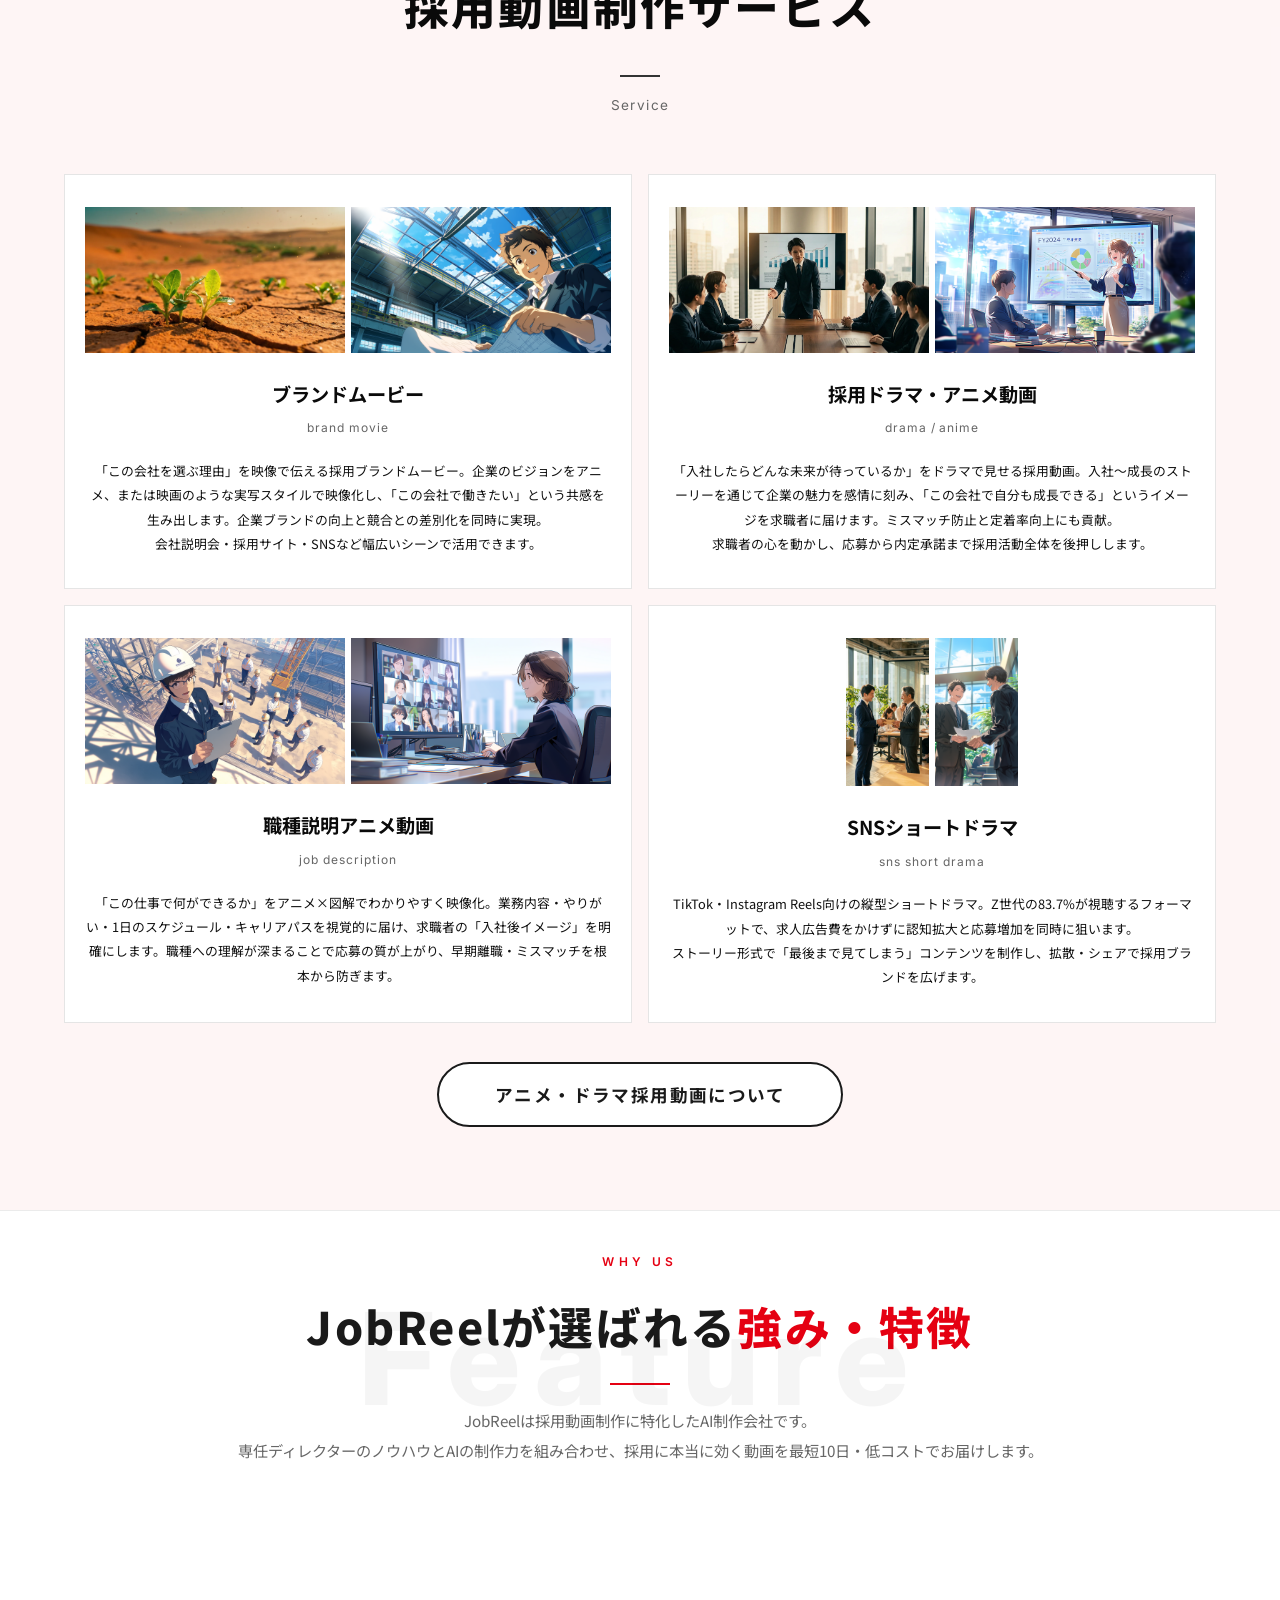
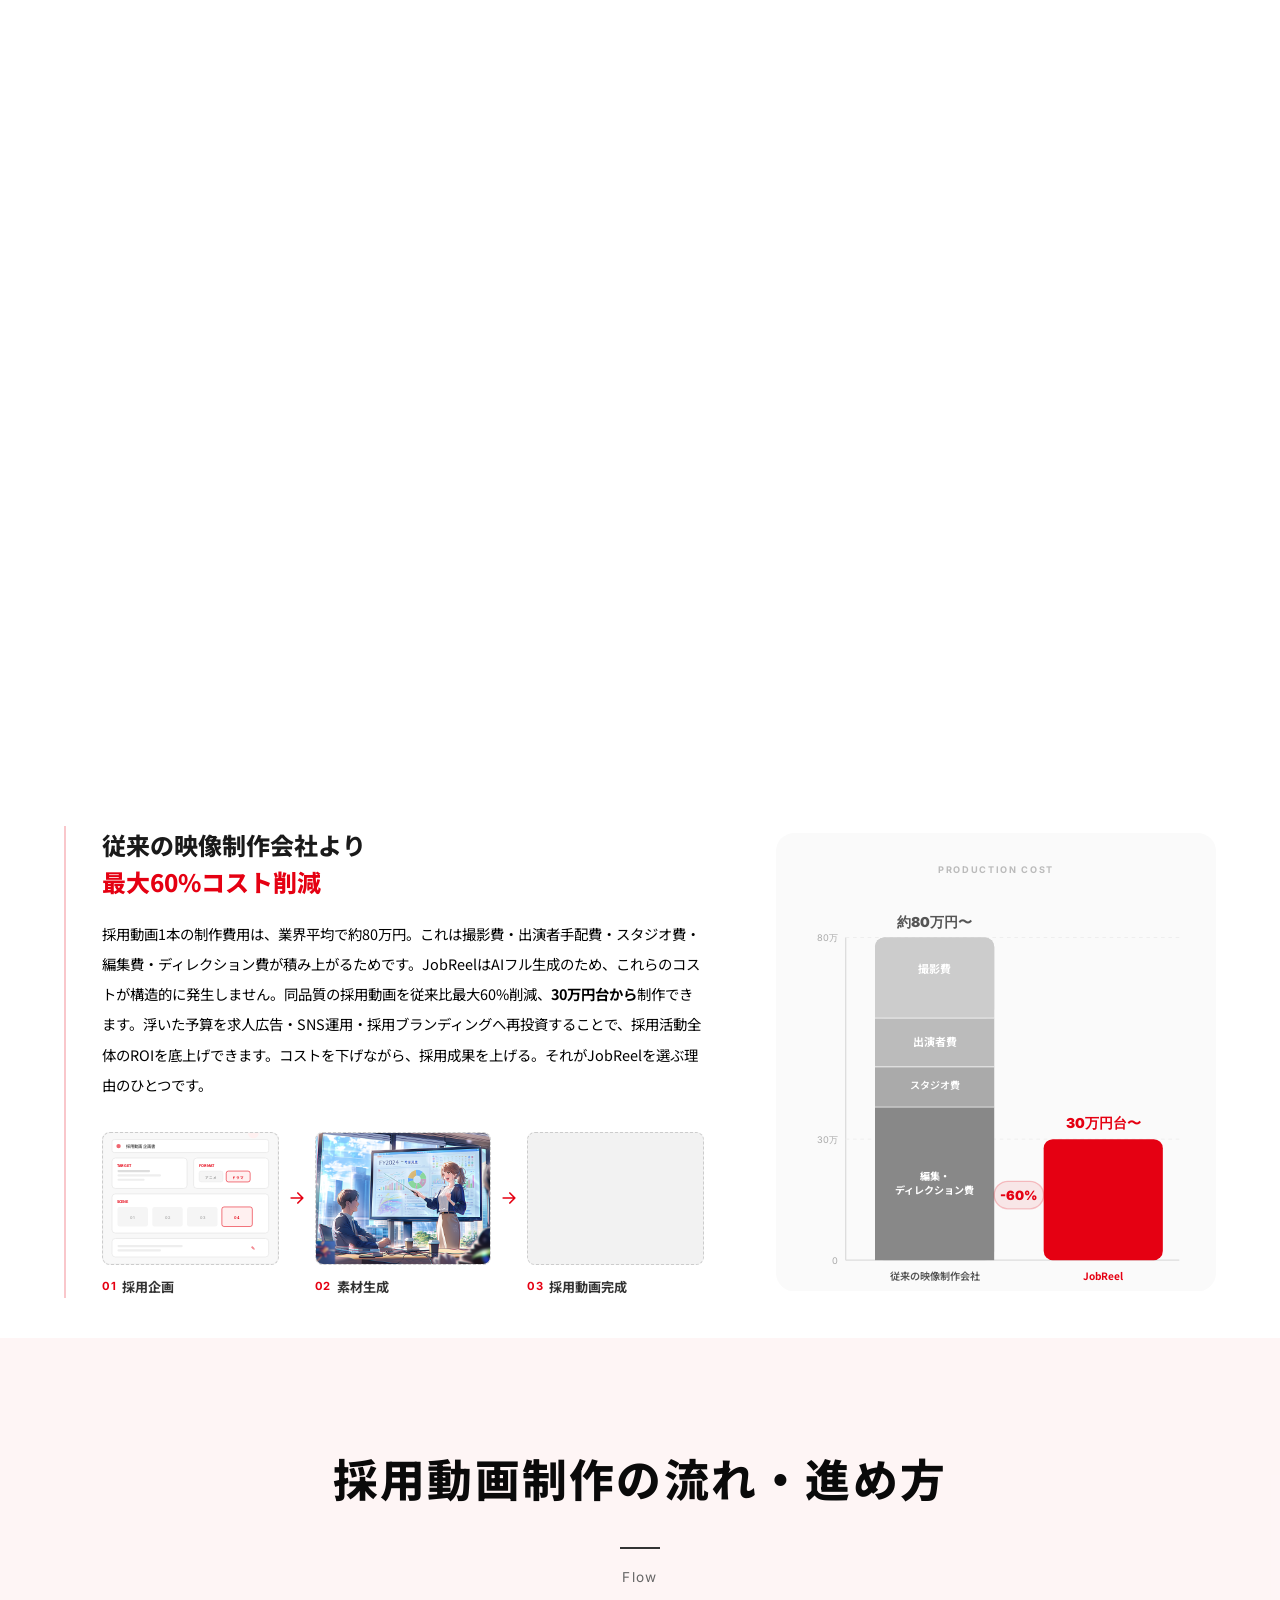
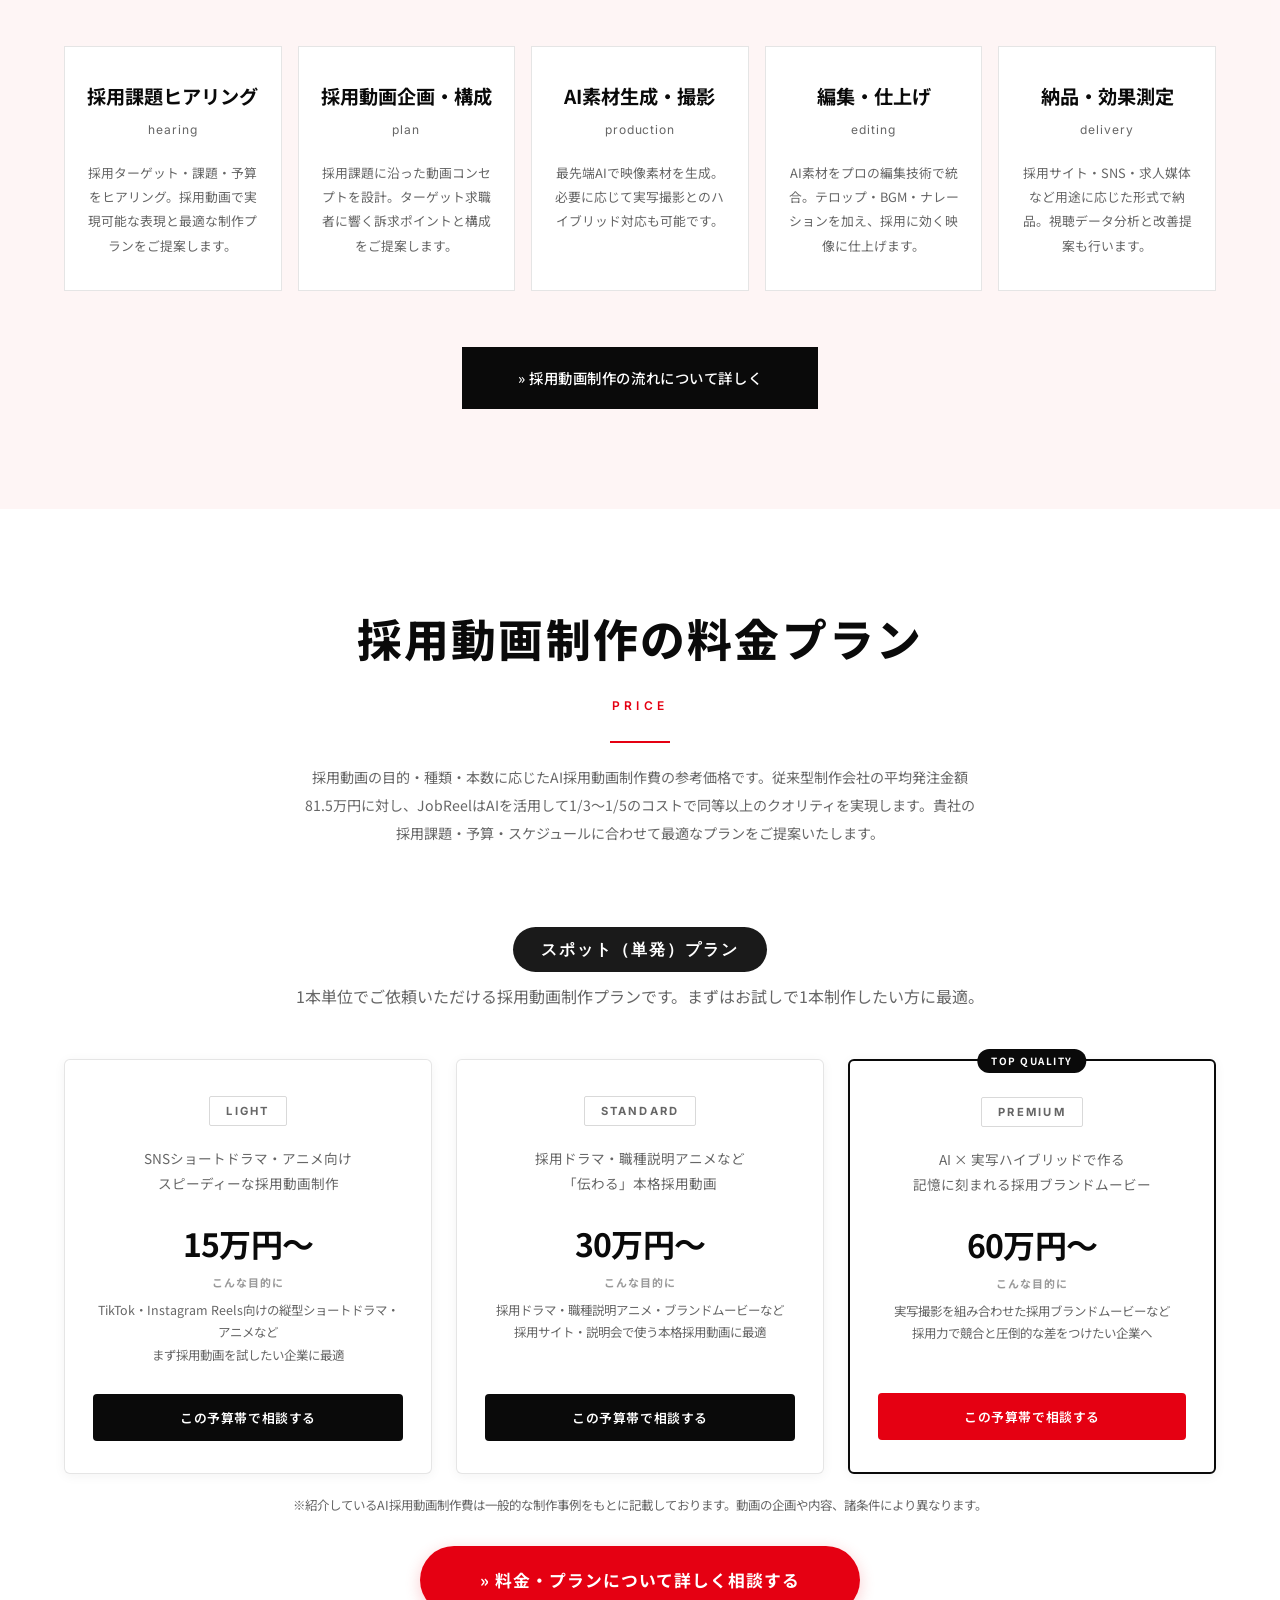
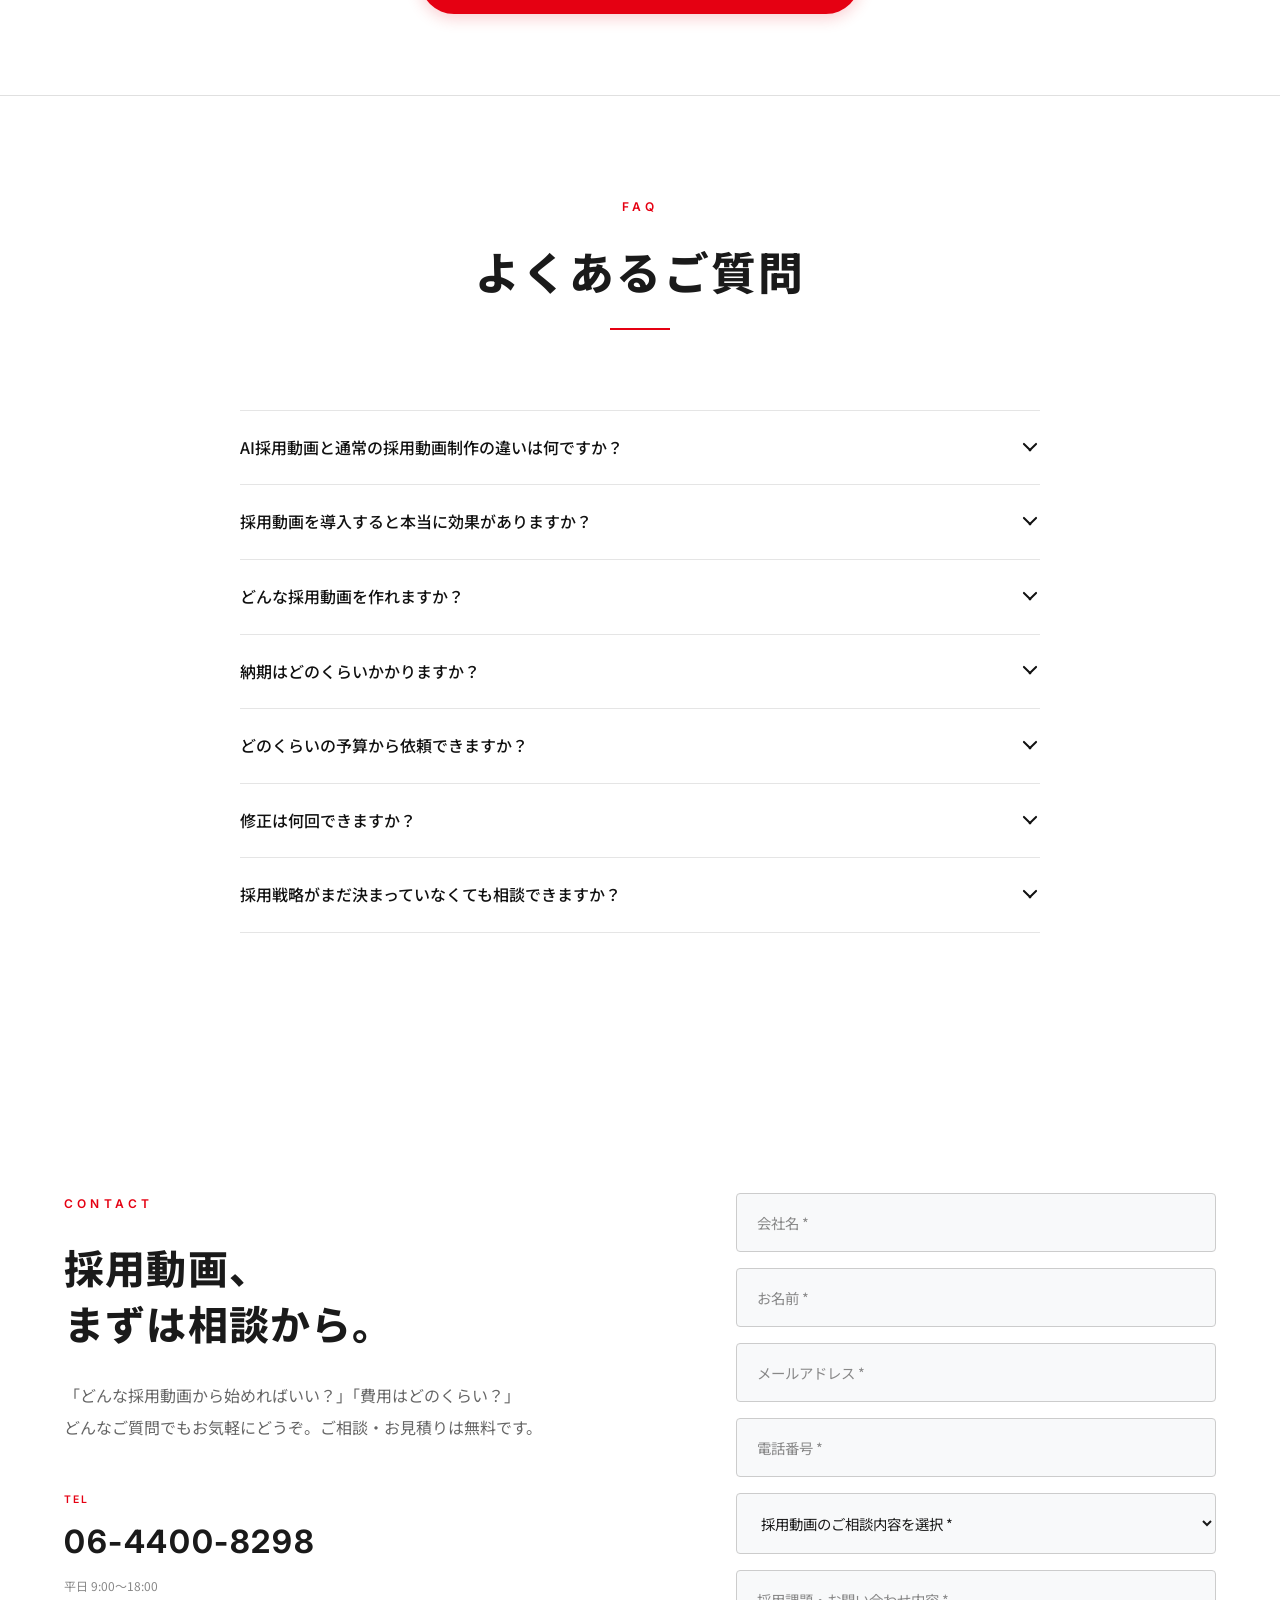
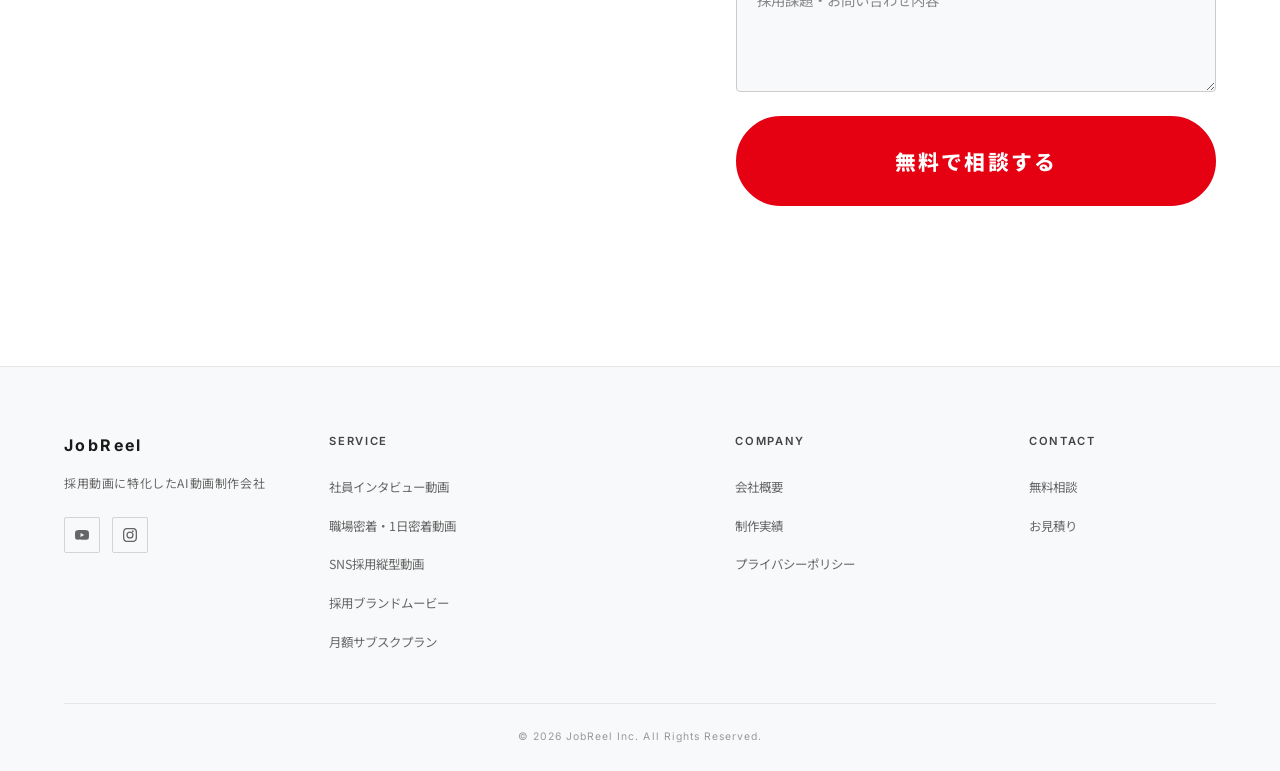
==== commit 17f196fb: "fix: SOLUTIONカード①見出しを変更 Co-Authored-By: Claude Sonnet 4.6 <noreply@anthropic.com>" ====
--- a/index.html
+++ b/index.html
@@ -380,7 +380,7 @@
                 <span class="why-kpi-metric">スカウト返信率</span>
                 <span class="why-kpi-value"><span style="font-size:2.2rem; font-weight:700;">最大</span><span style="font-size:6rem; line-height:1;">3</span><span class="why-kpi-unit">倍</span></span>
               </div>
-              <h3>スカウトメッセージ冒頭に動画URLを添えると、<br>候補者の反応が大幅に向上する。</h3>
+              <h3>スカウトメッセージに動画URLを添えると<br>候補者の反応が大幅に向上する。</h3>
               <p>ビズリーチ・doda・リクルートダイレクトスカウトなど主要媒体で、スカウトメッセージ冒頭に動画URLを1行追加する。毎日10〜20通届くテキストスカウトの中で、動画URLは「なんだろう？」と候補者が思わず再生するきっかけになります。採用スカウトに動画を活用した企業では返信率が最大3倍に向上。さらに動画を視聴した求職者の85.8%が志望度の上昇を実感し、45.3%が「内定承諾の決め手になった」と回答しています。返信数だけでなく、その後の選考温度感まで変わります。</p>
             </div>
           </div>
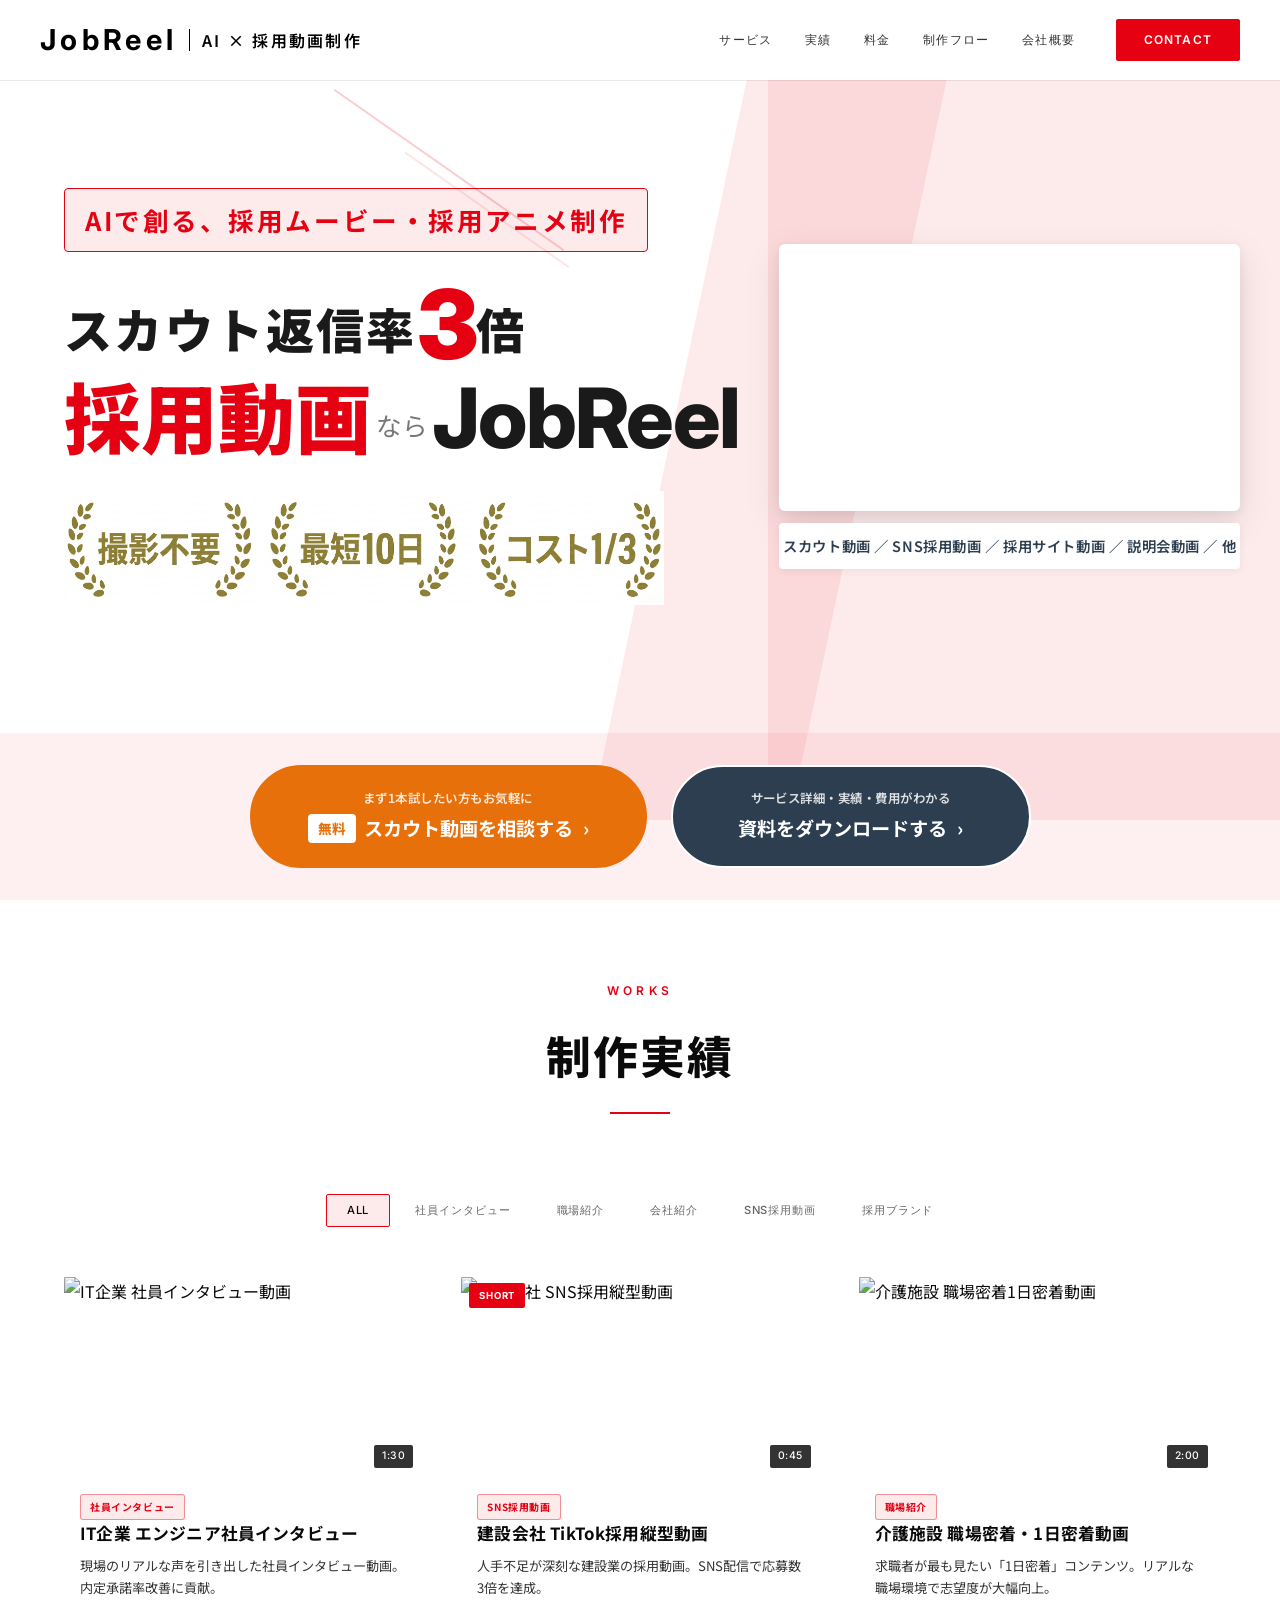
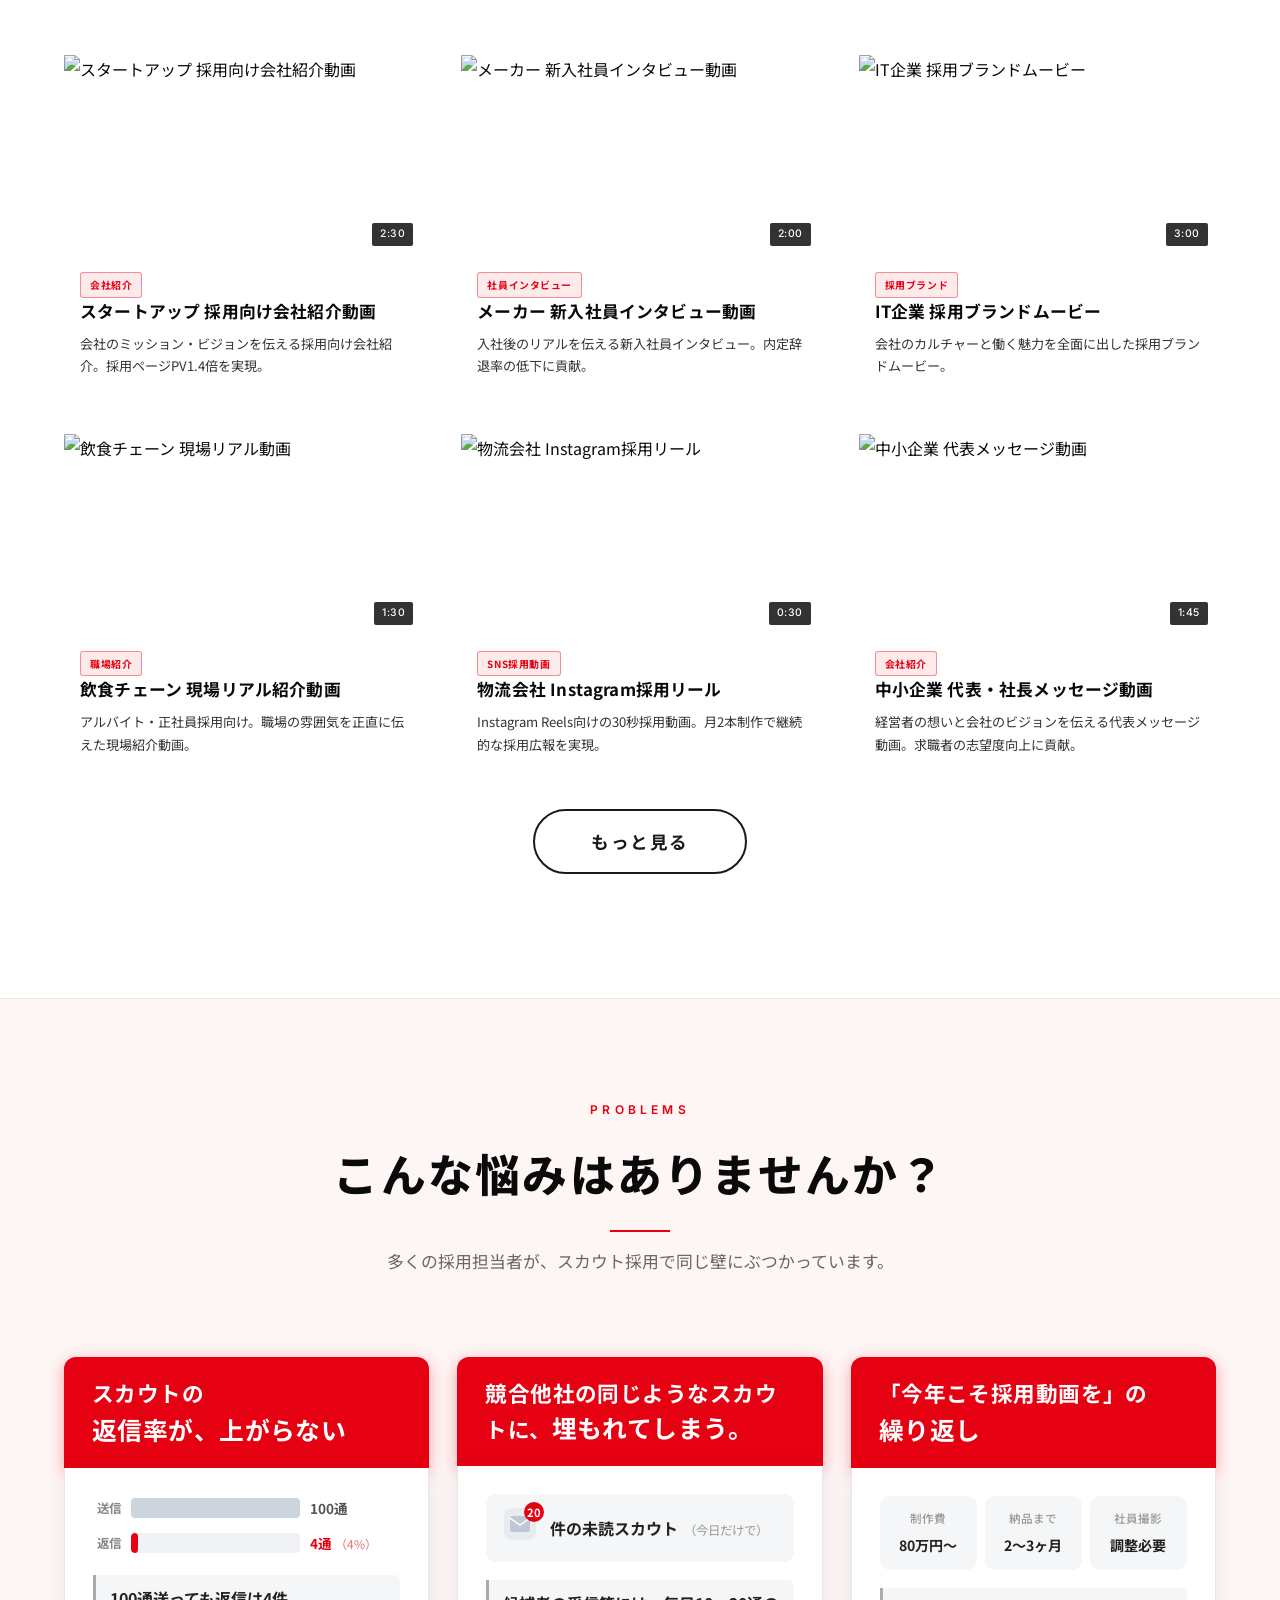
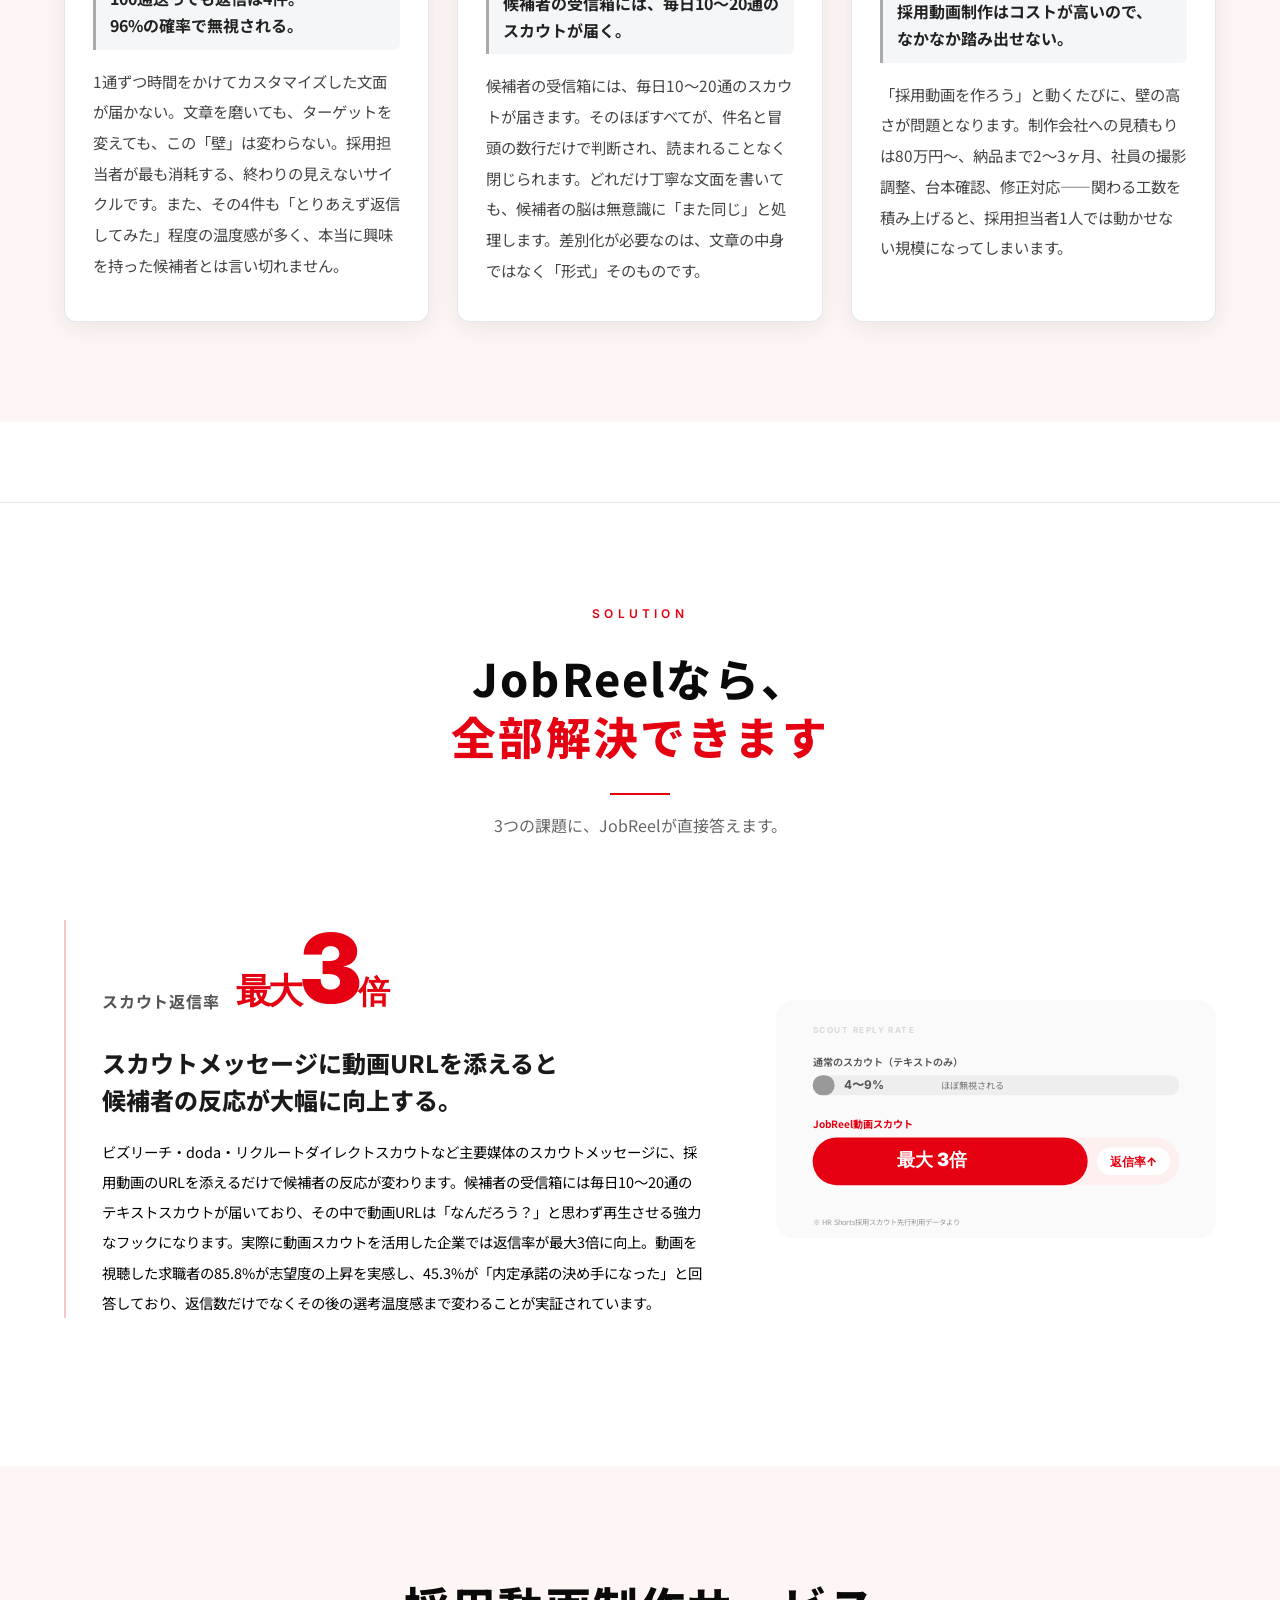
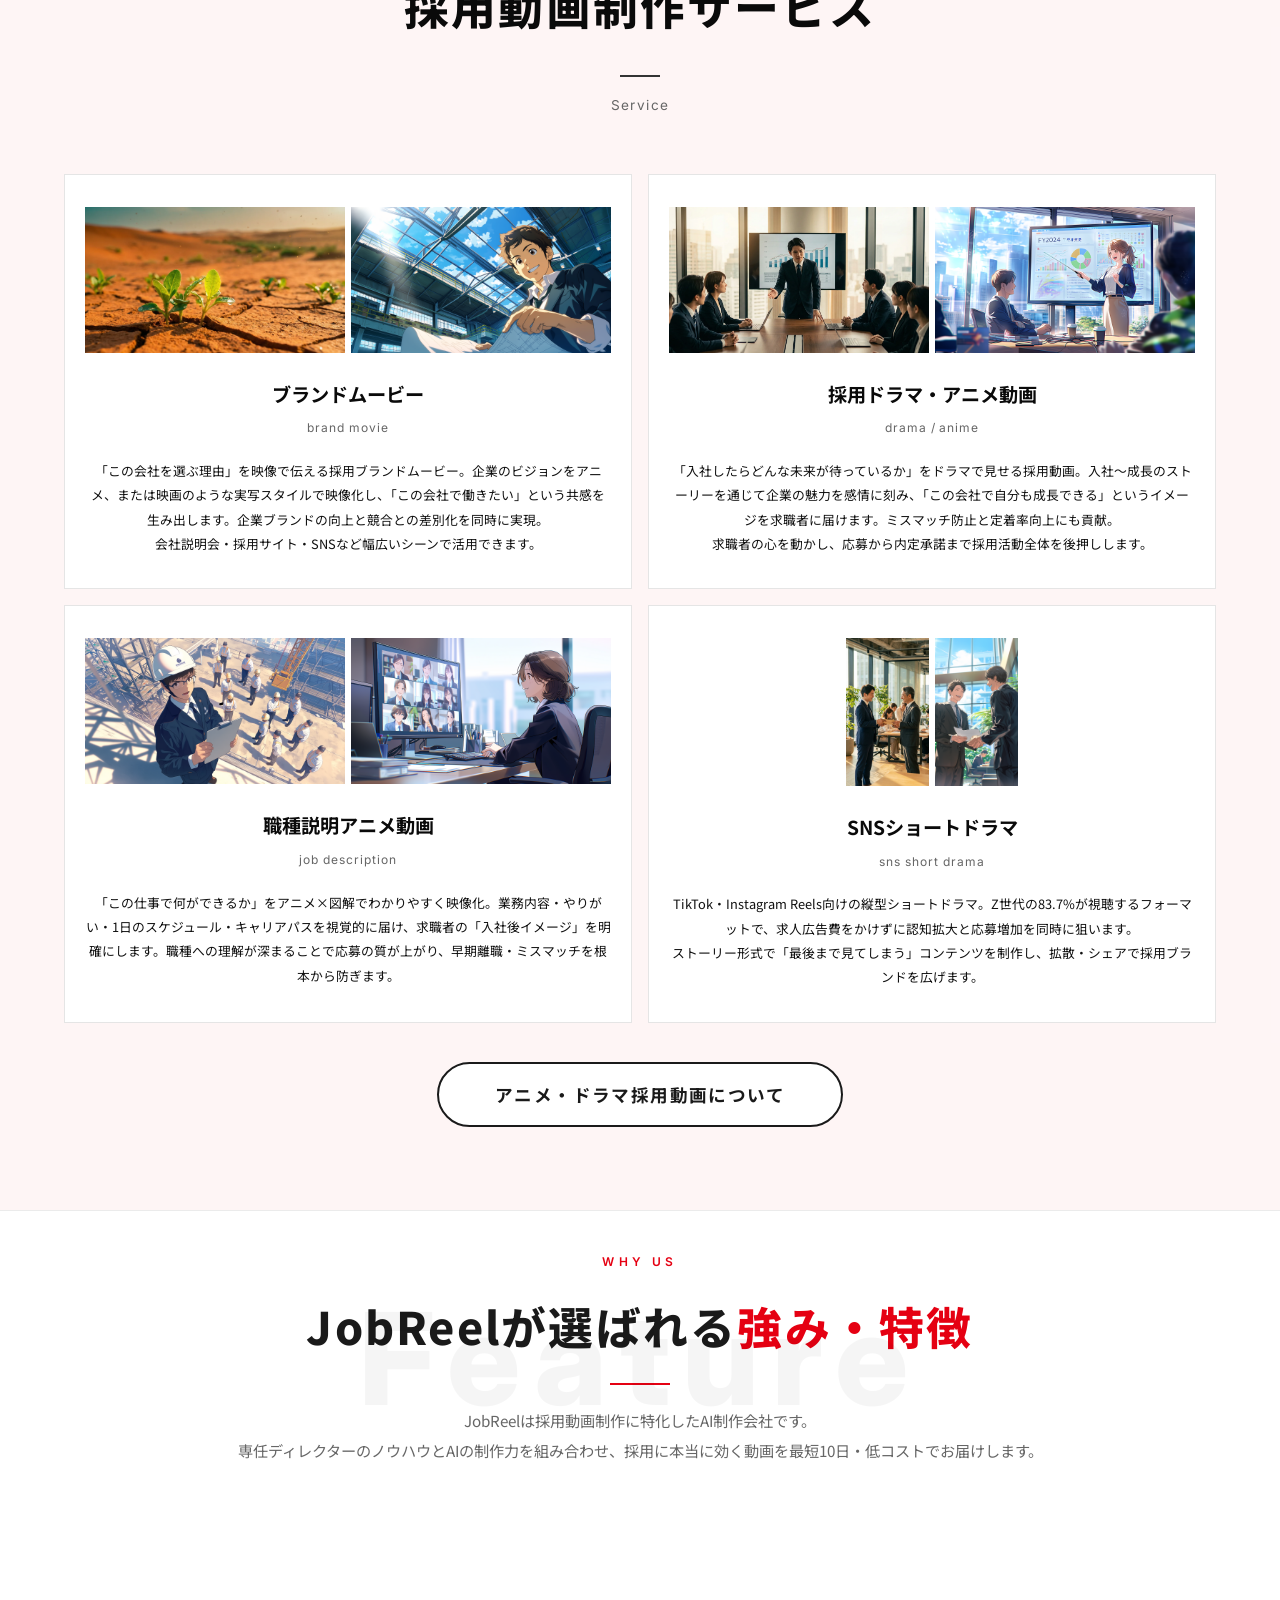
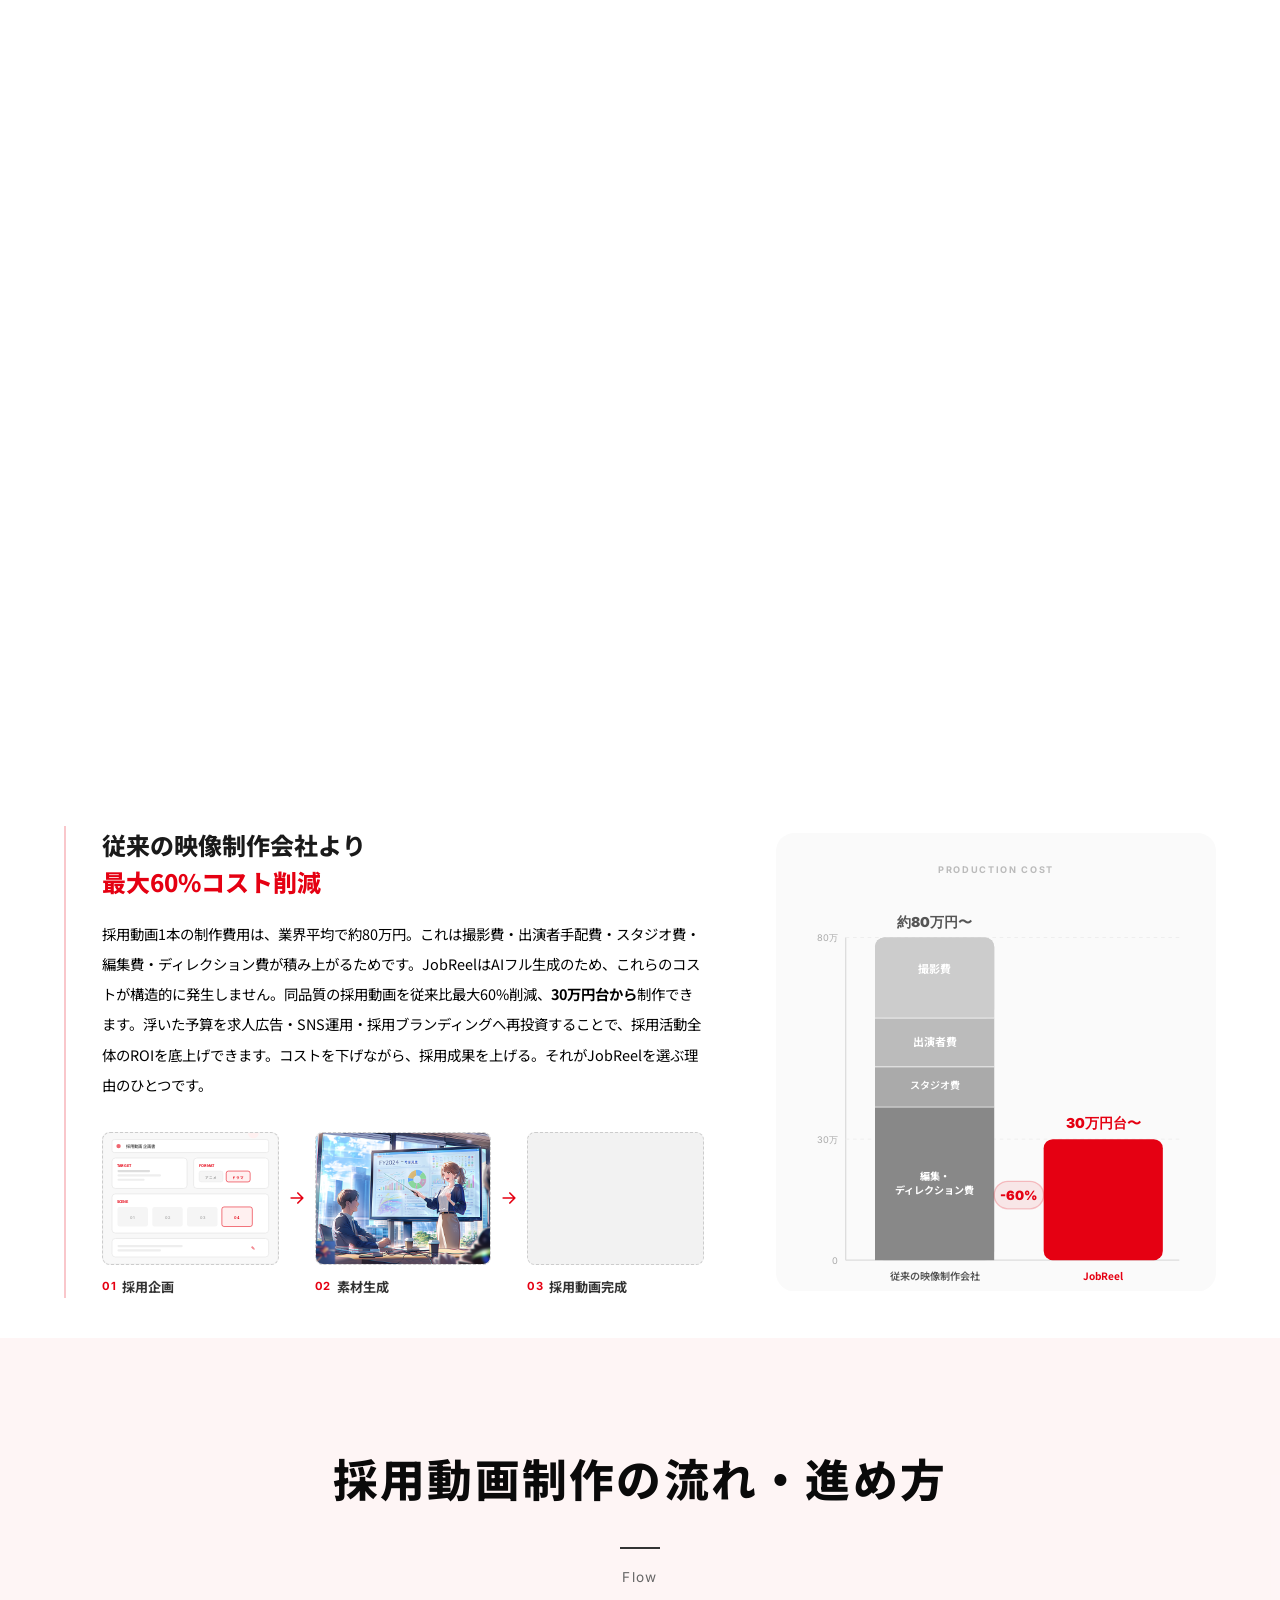
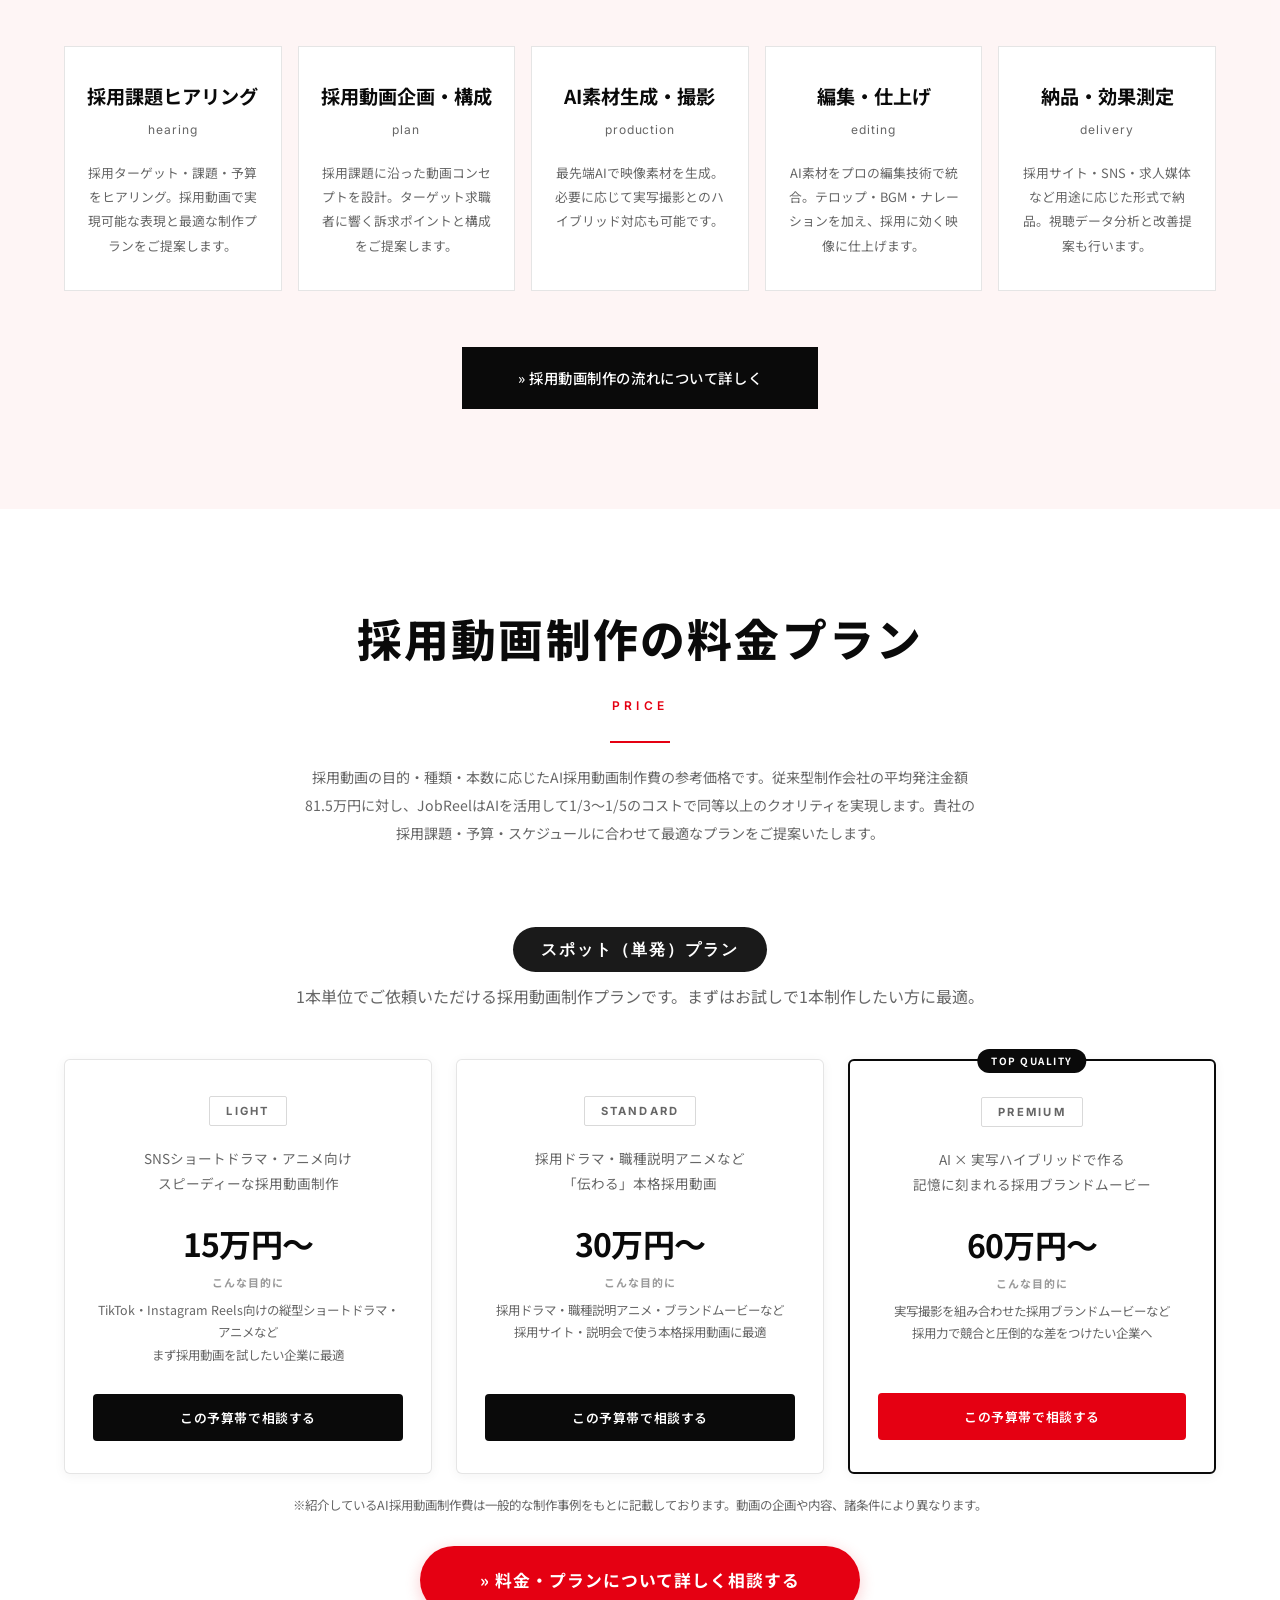
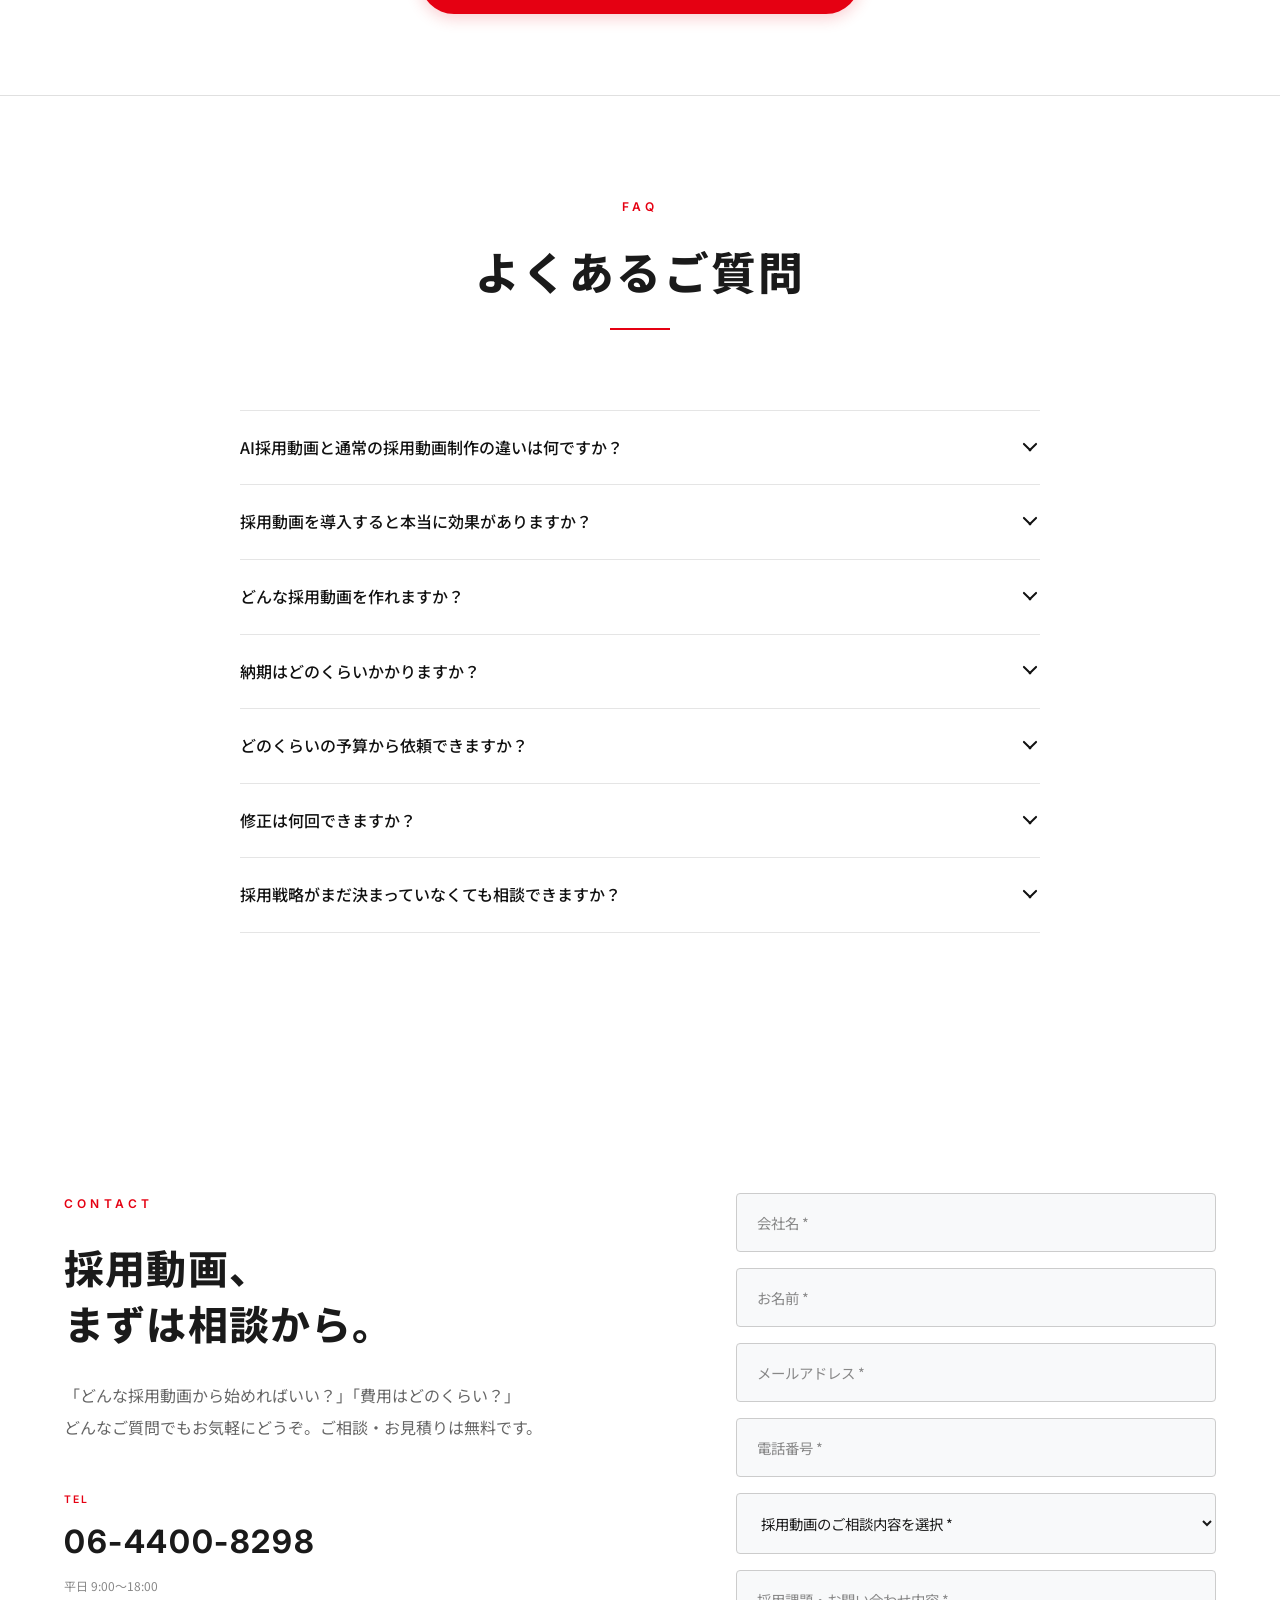
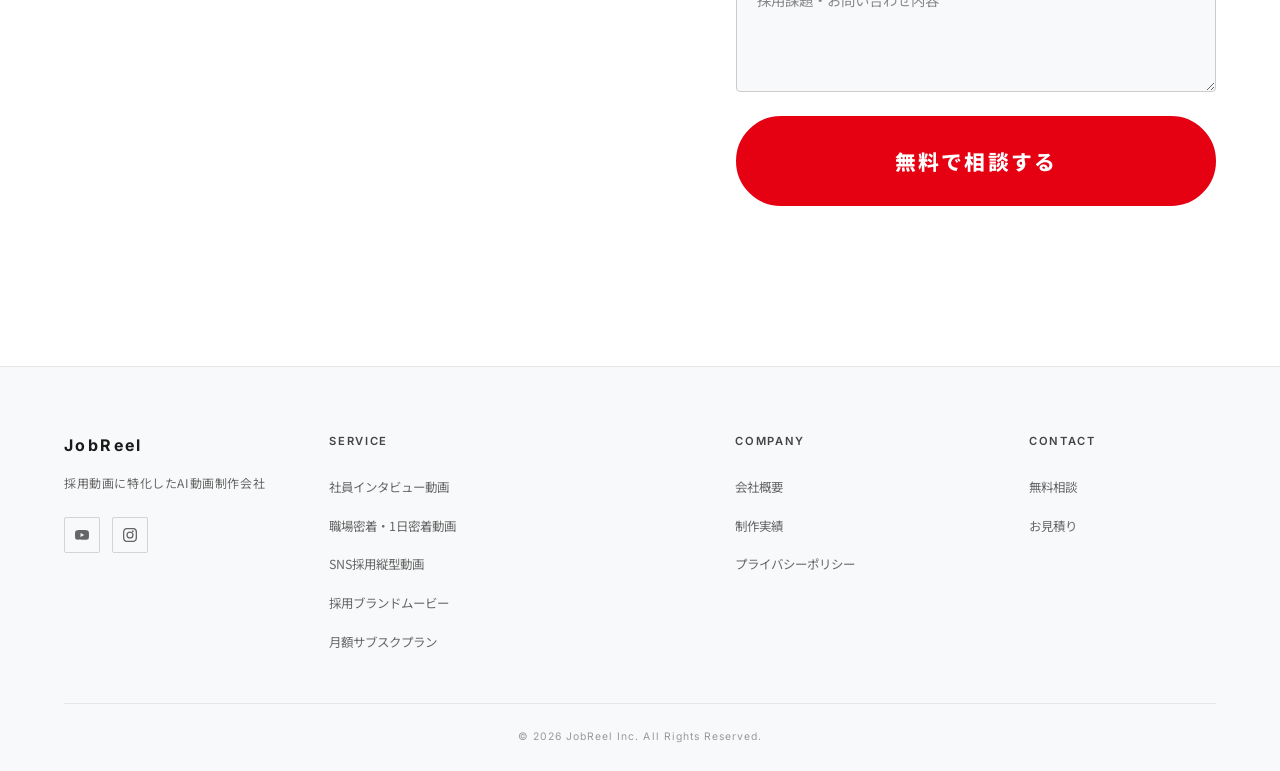
==== commit 5f6ac23e: "fix: SOLUTIONカード①本文を整文・ですます統一 Co-Authored-By: Claude Sonnet 4.6 <noreply@anthropic.com>" ====
--- a/index.html
+++ b/index.html
@@ -381,7 +381,7 @@
                 <span class="why-kpi-value"><span style="font-size:2.2rem; font-weight:700;">最大</span><span style="font-size:6rem; line-height:1;">3</span><span class="why-kpi-unit">倍</span></span>
               </div>
               <h3>スカウトメッセージに動画URLを添えると<br>候補者の反応が大幅に向上する。</h3>
-              <p>ビズリーチ・doda・リクルートダイレクトスカウトなど主要媒体で、スカウトメッセージ冒頭に動画URLを1行追加する。毎日10〜20通届くテキストスカウトの中で、動画URLは「なんだろう？」と候補者が思わず再生するきっかけになります。採用スカウトに動画を活用した企業では返信率が最大3倍に向上。さらに動画を視聴した求職者の85.8%が志望度の上昇を実感し、45.3%が「内定承諾の決め手になった」と回答しています。返信数だけでなく、その後の選考温度感まで変わります。</p>
+              <p>ビズリーチ・doda・リクルートダイレクトスカウトなど主要媒体のスカウトメッセージに、採用動画のURLを添えるだけで候補者の反応が変わります。候補者の受信箱には毎日10〜20通のテキストスカウトが届いており、その中で動画URLは「なんだろう？」と思わず再生させる強力なフックになります。実際に動画スカウトを活用した企業では返信率が最大3倍に向上。動画を視聴した求職者の85.8%が志望度の上昇を実感し、45.3%が「内定承諾の決め手になった」と回答しており、返信数だけでなくその後の選考温度感まで変わることが実証されています。</p>
             </div>
           </div>
           <div class="feature-item-visual">
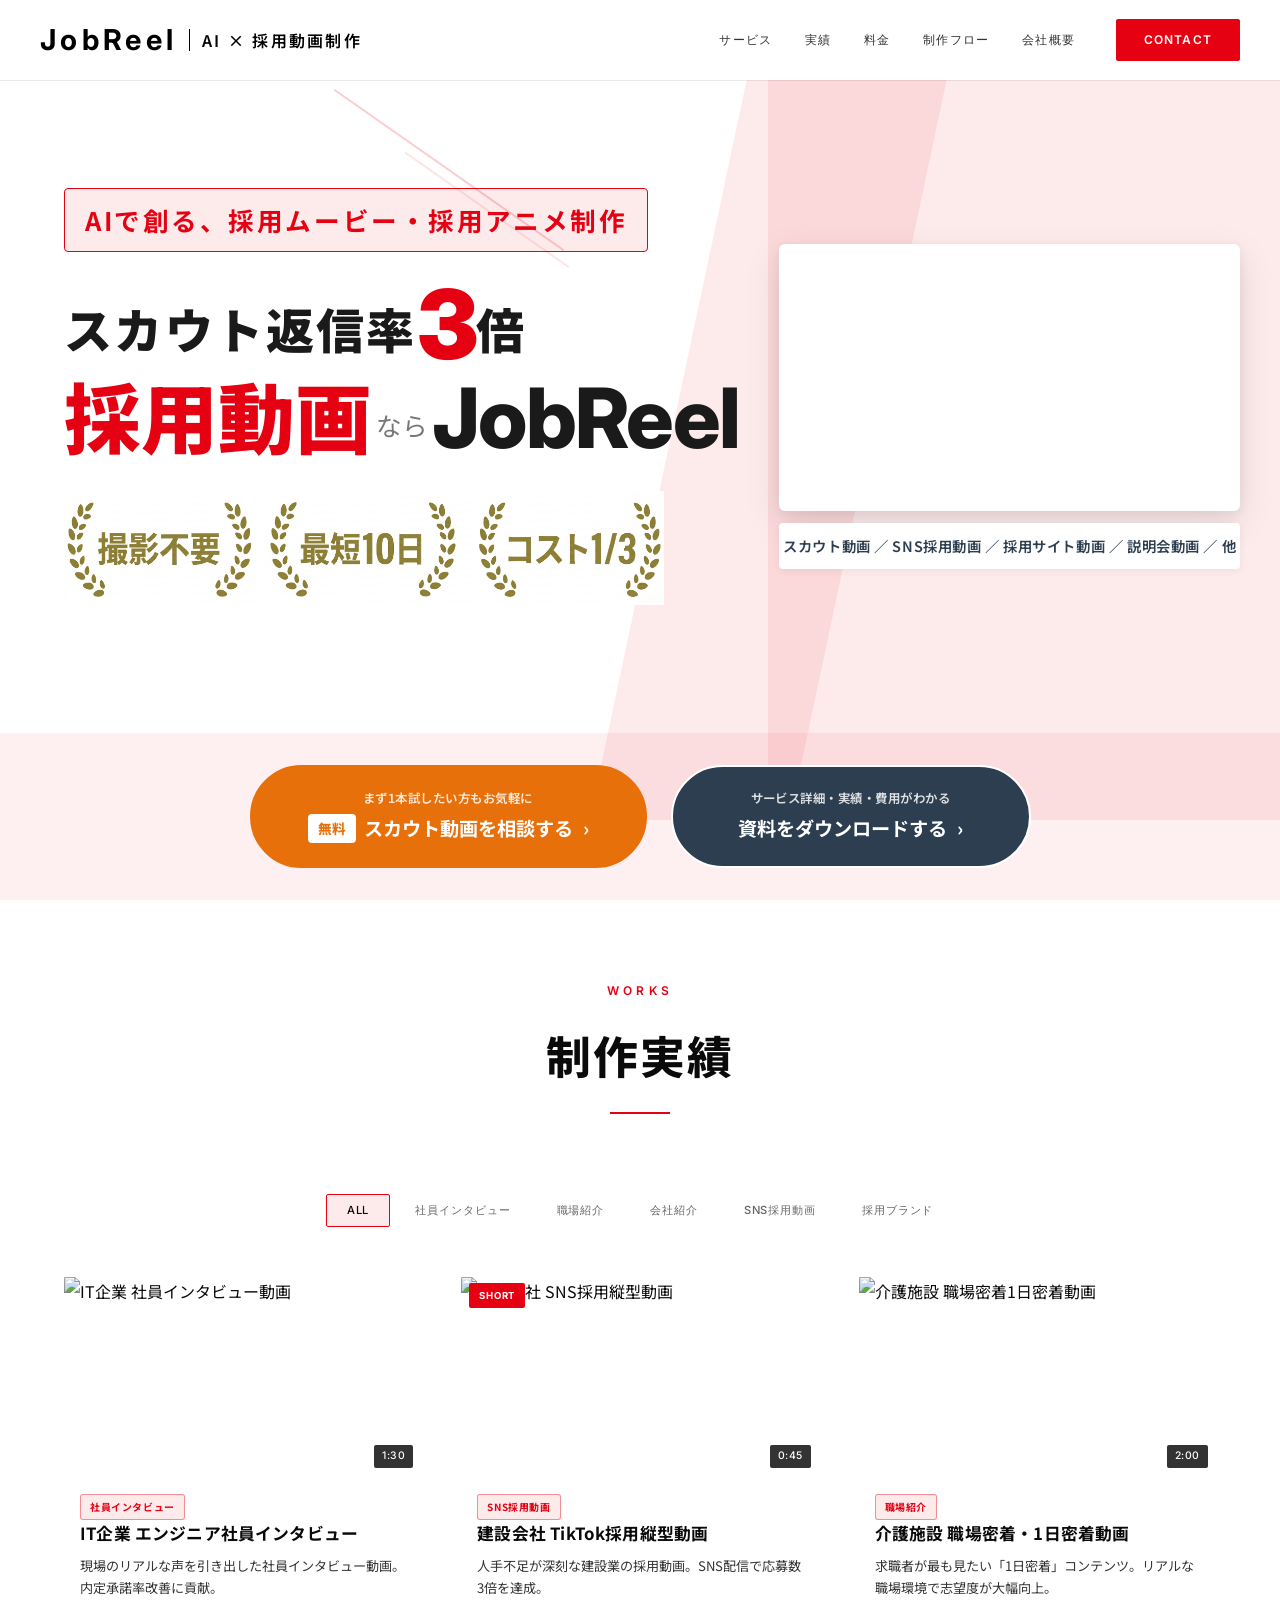
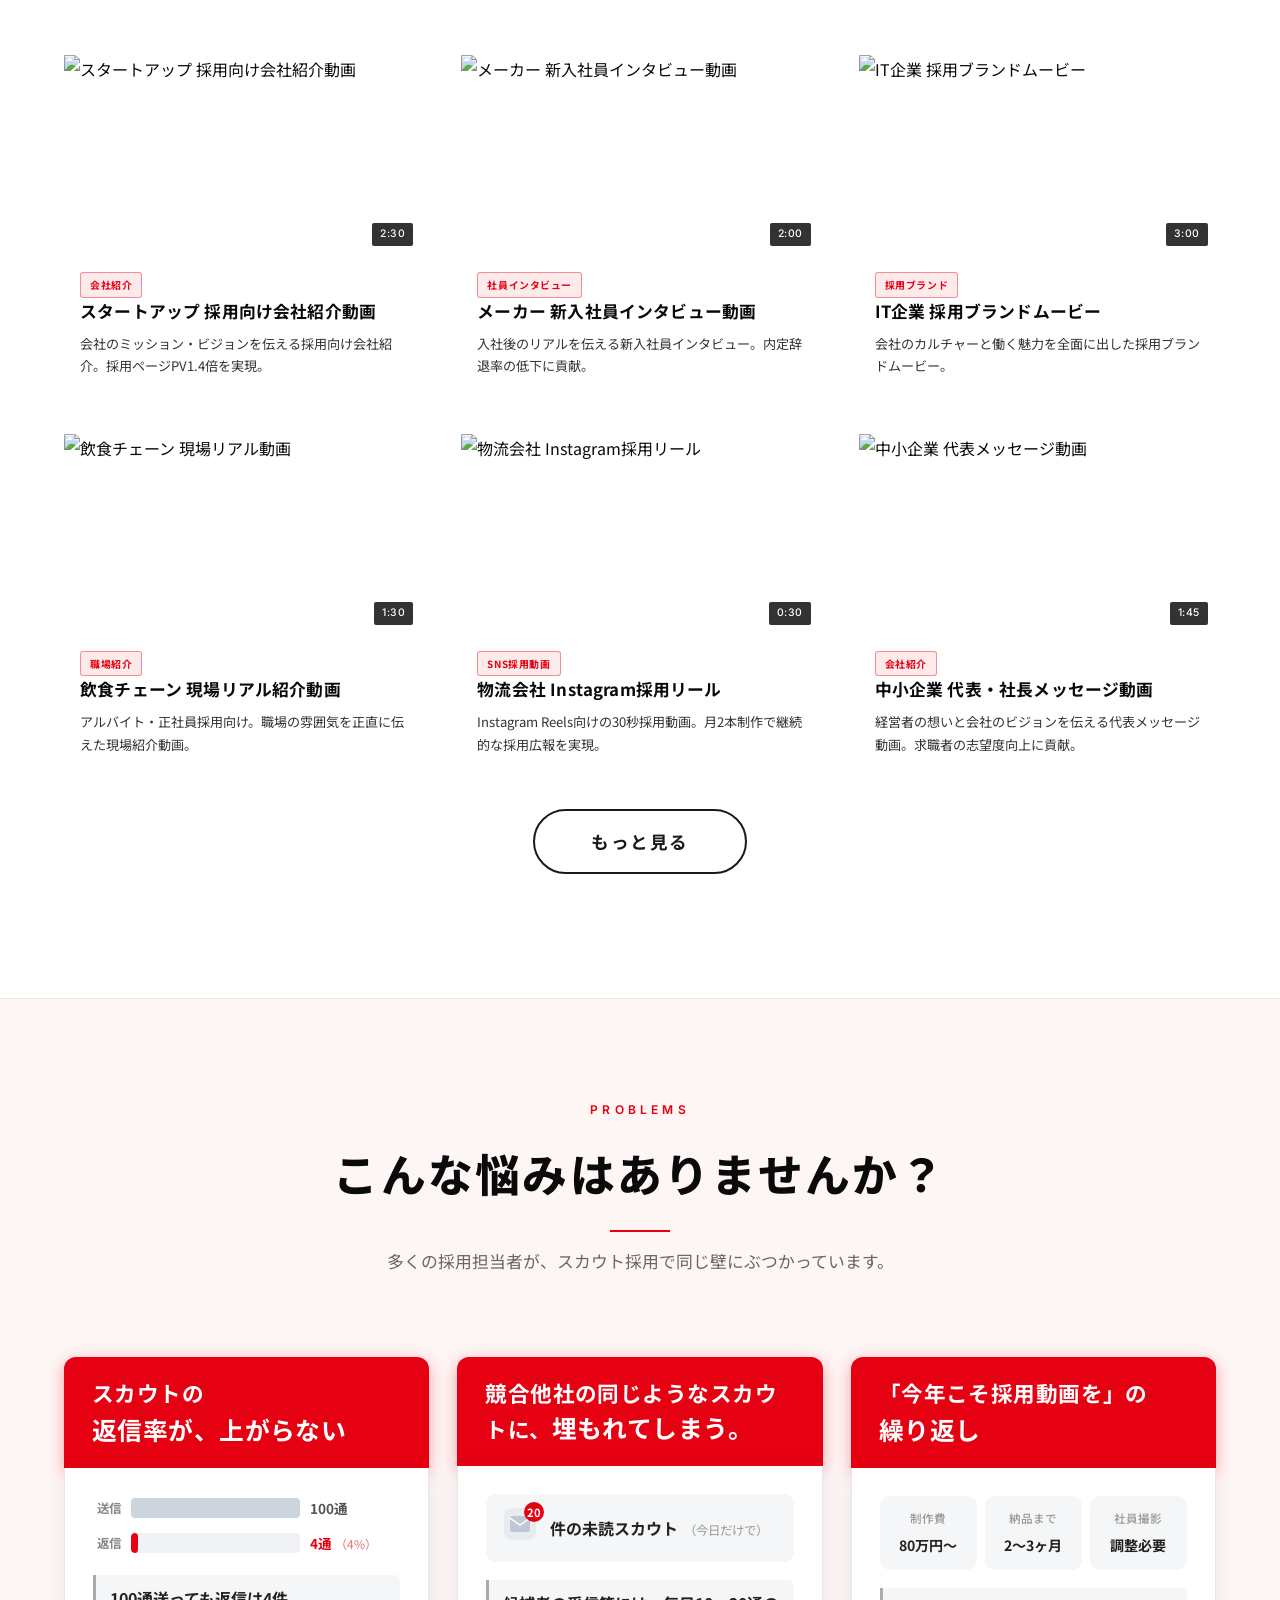
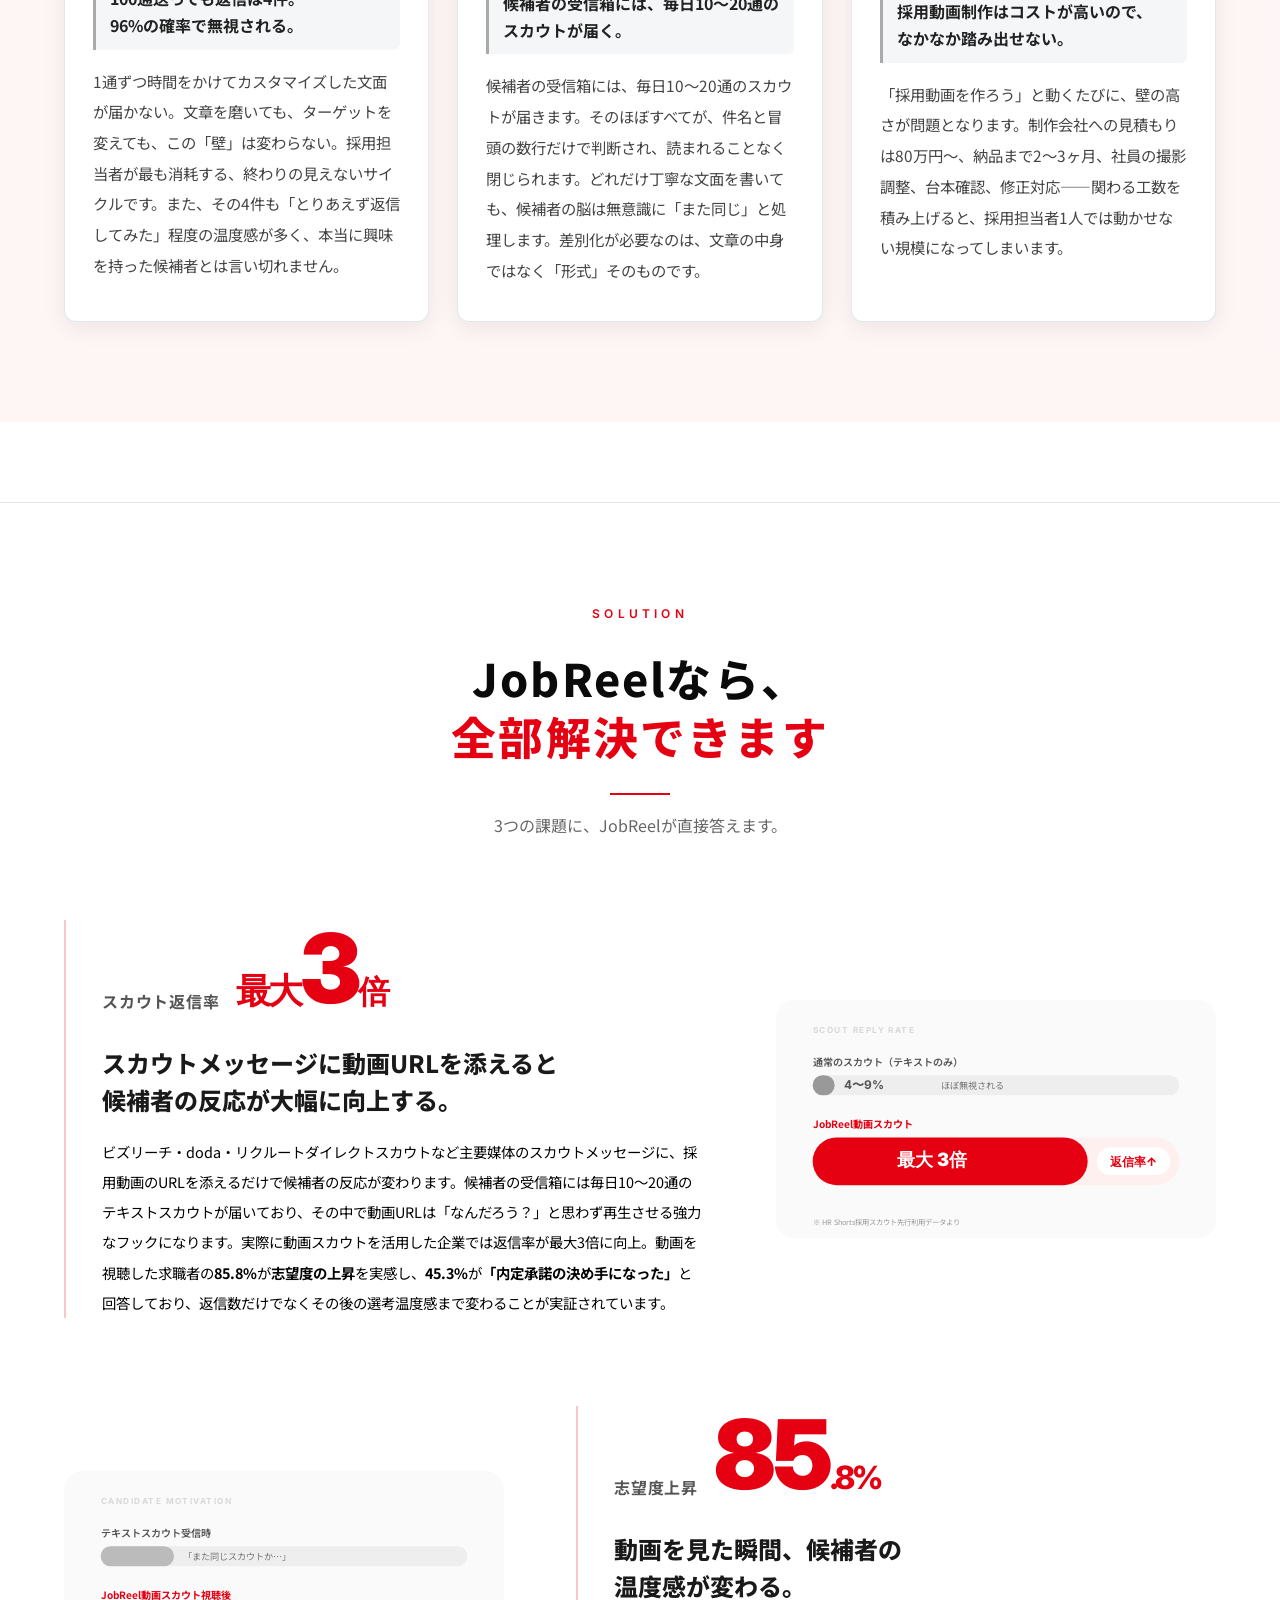
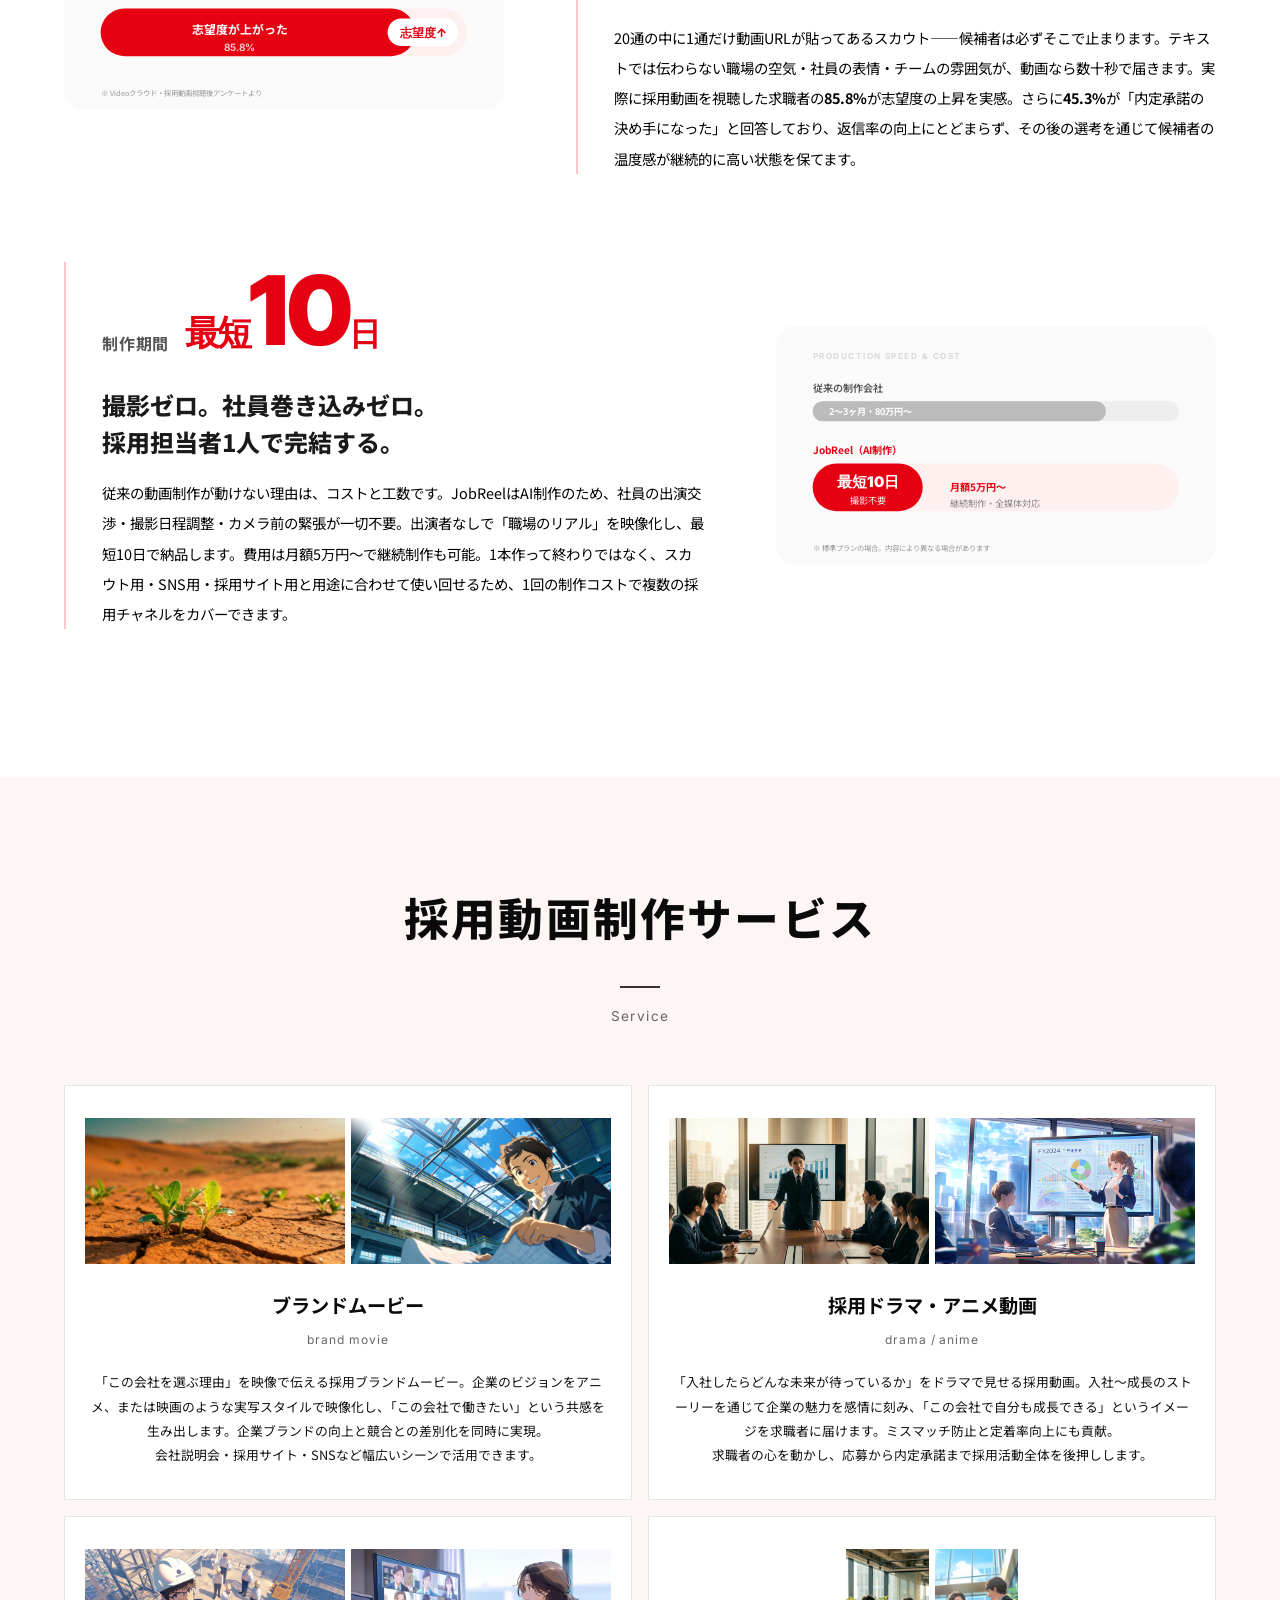
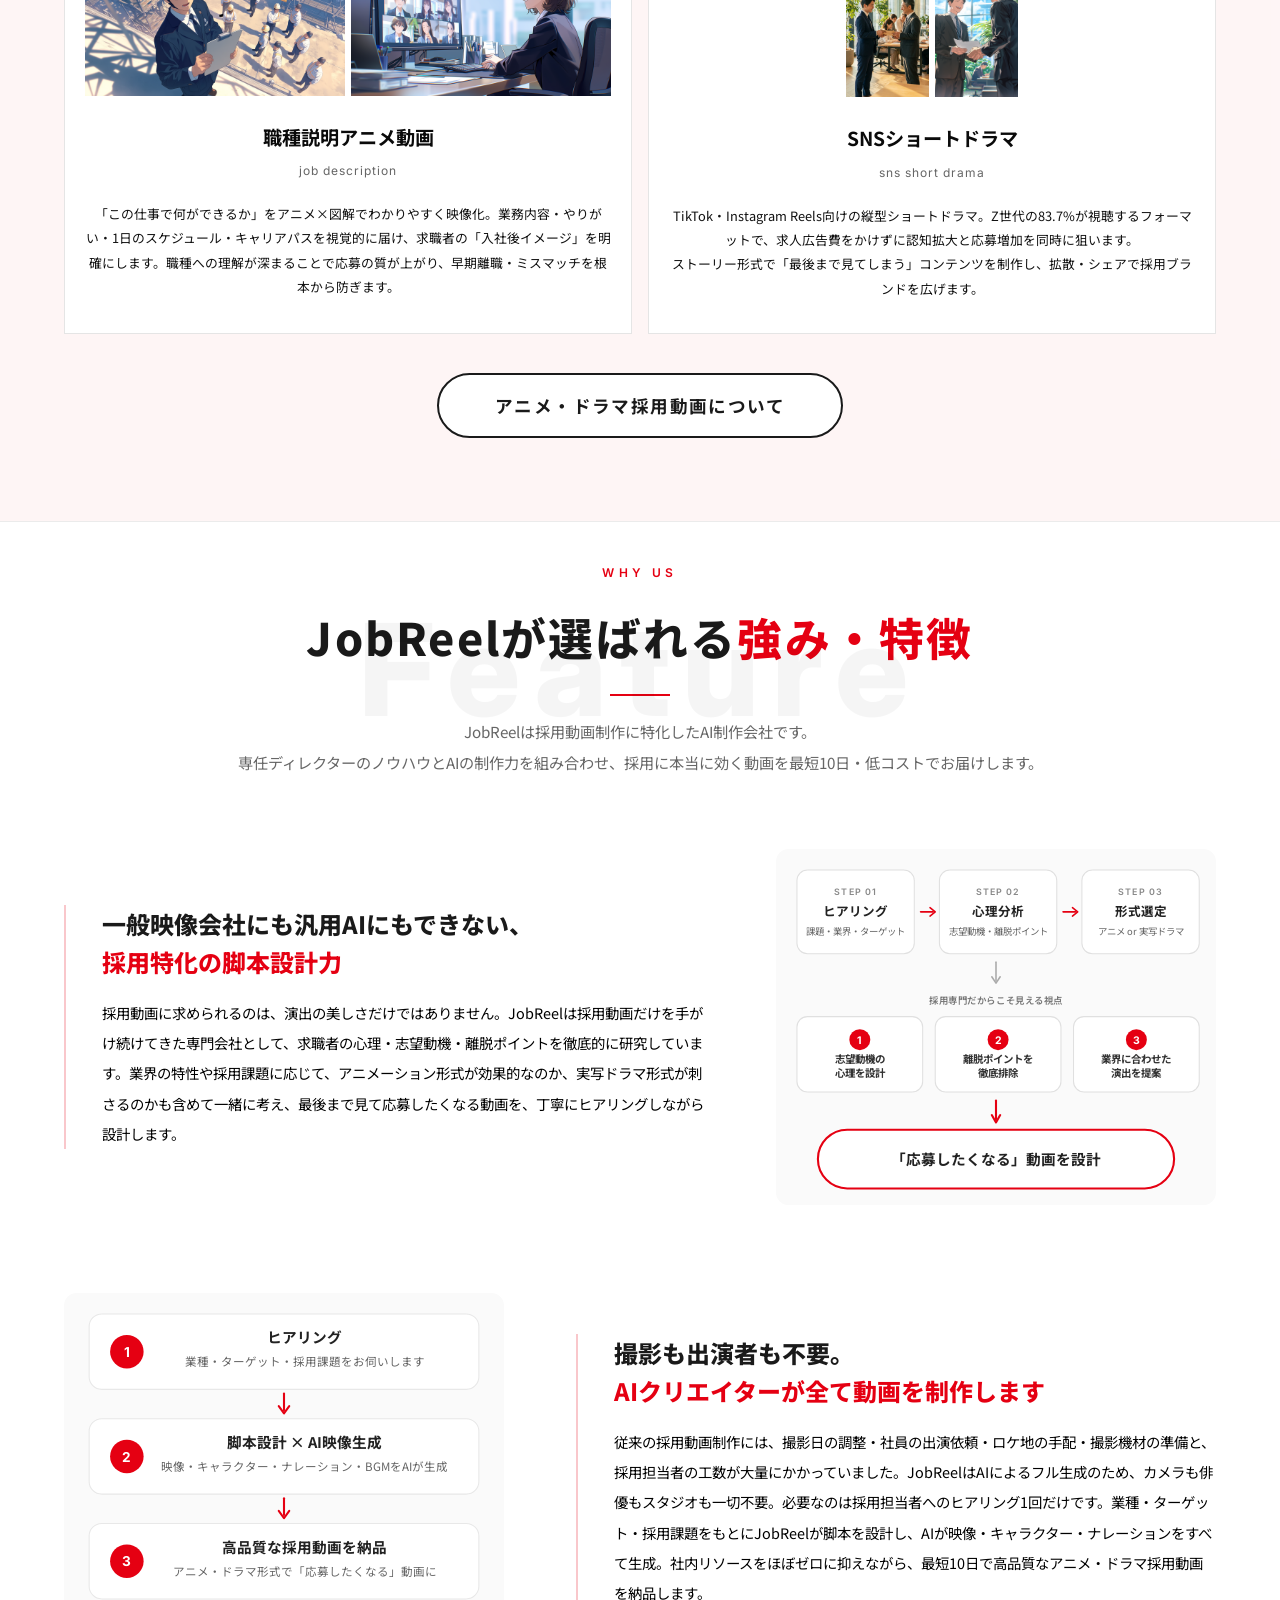
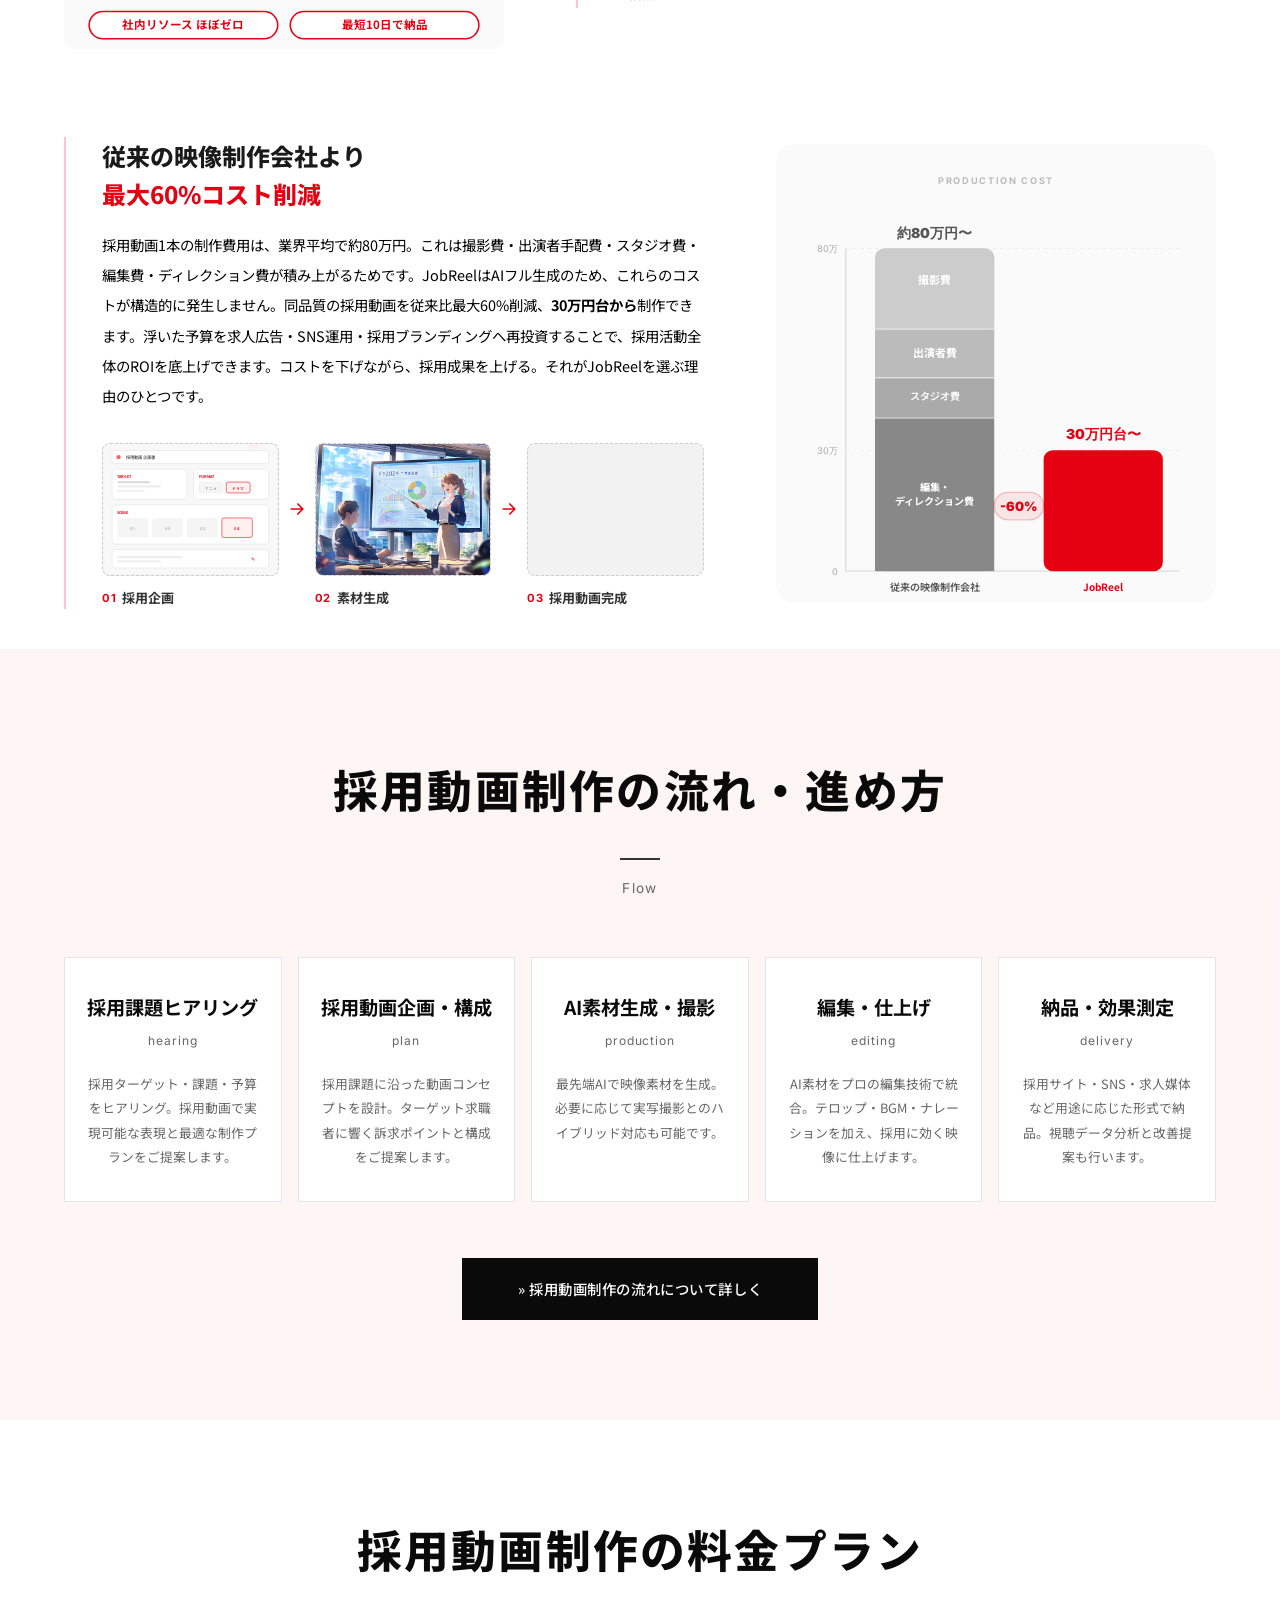
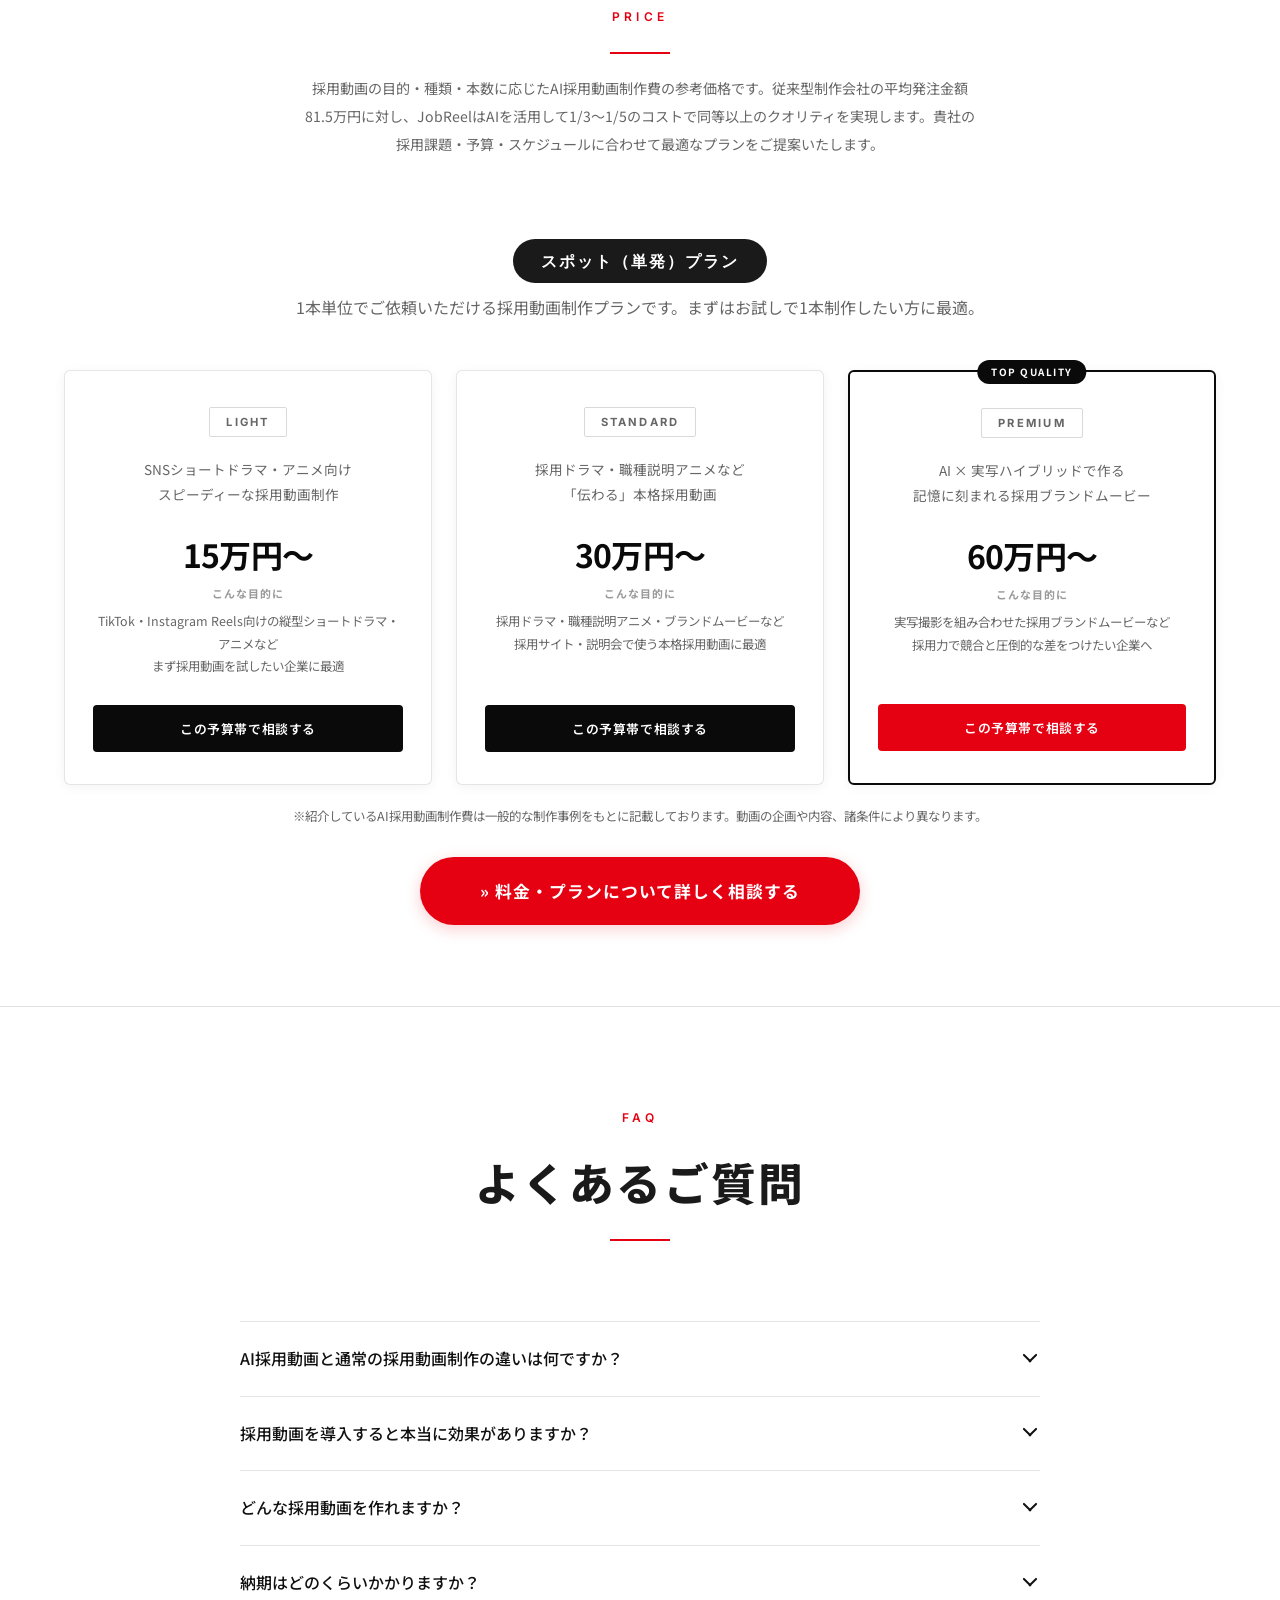
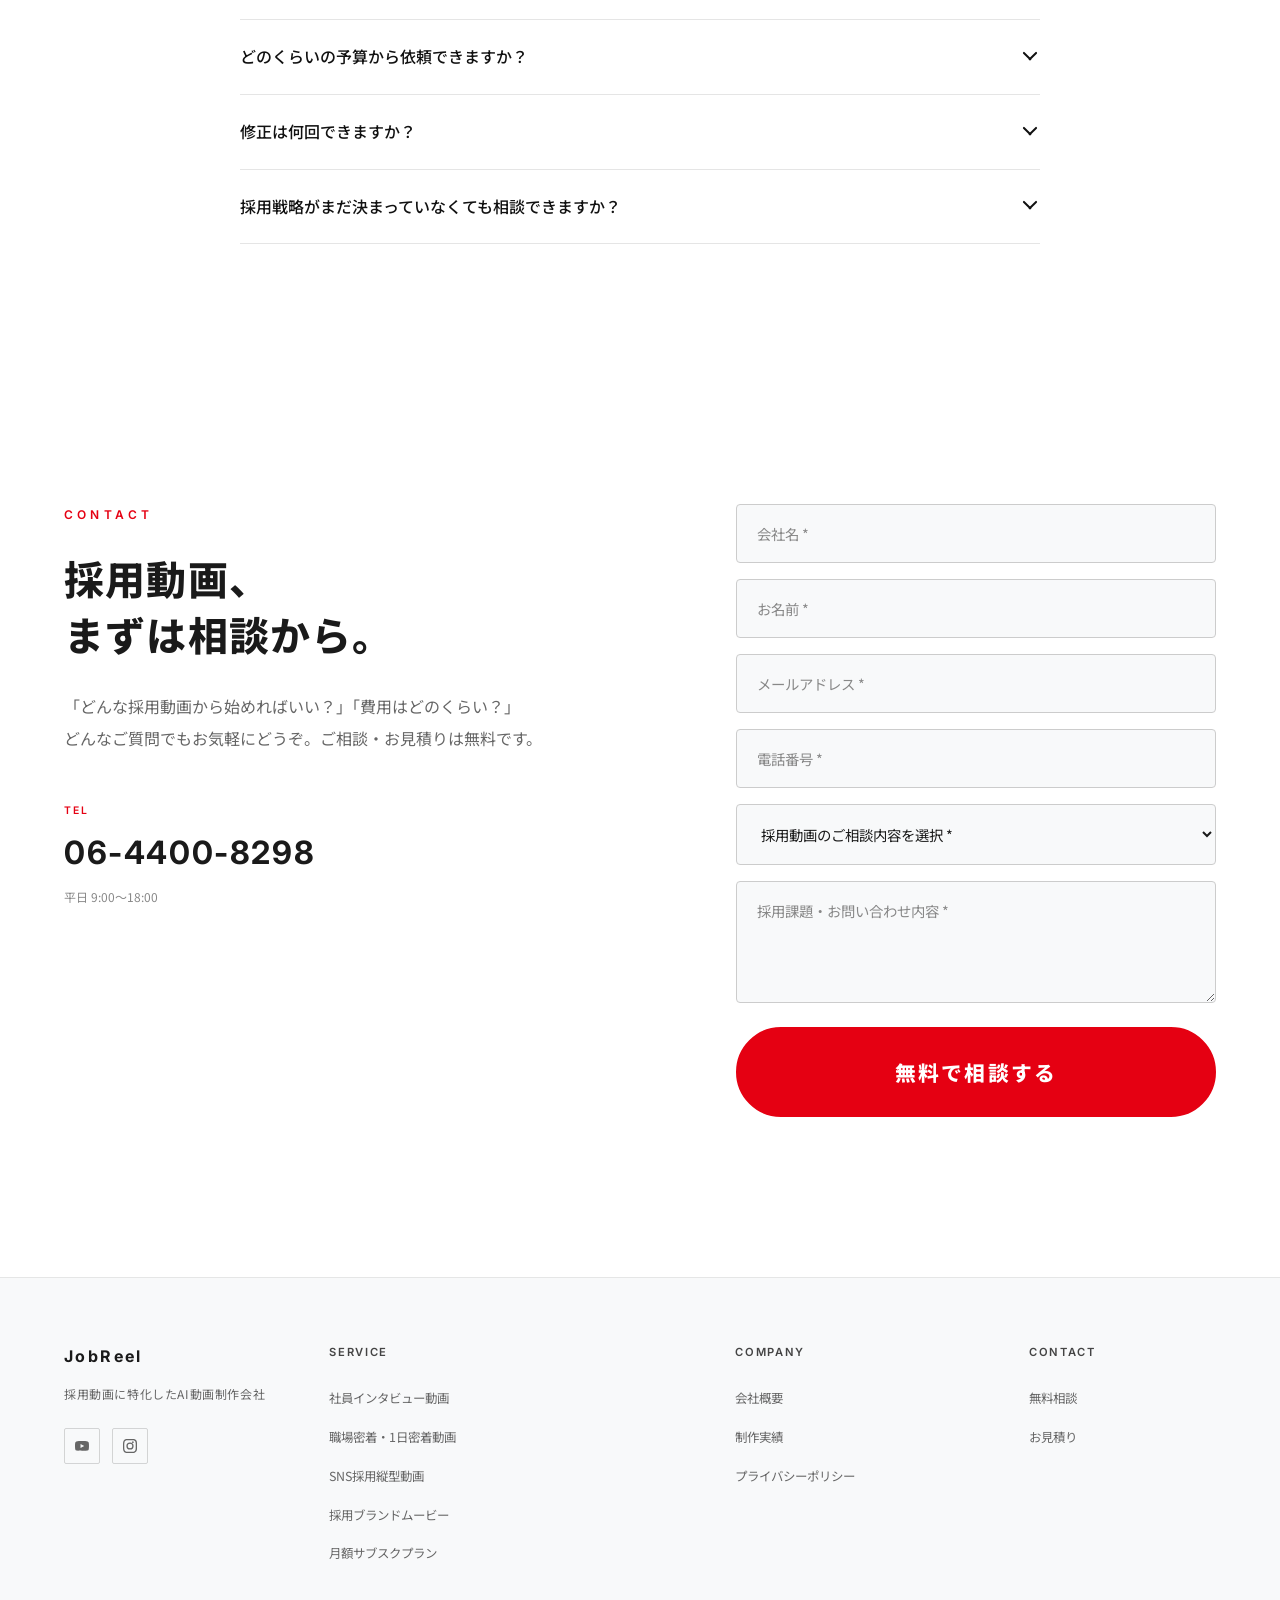
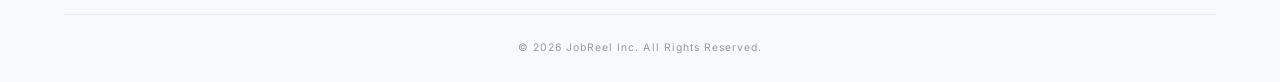
==== commit 15d2a60a: "fix: 管理画面で追加した動画をサイトに反映させる - index.html に firebase-auth-compat.js を追加（works.html は既に含まれていた） - main.j" ====
--- a/index.html
+++ b/index.html
@@ -381,7 +381,7 @@
                 <span class="why-kpi-value"><span style="font-size:2.2rem; font-weight:700;">最大</span><span style="font-size:6rem; line-height:1;">3</span><span class="why-kpi-unit">倍</span></span>
               </div>
               <h3>スカウトメッセージに動画URLを添えると<br>候補者の反応が大幅に向上する。</h3>
-              <p>ビズリーチ・doda・リクルートダイレクトスカウトなど主要媒体のスカウトメッセージに、採用動画のURLを添えるだけで候補者の反応が変わります。候補者の受信箱には毎日10〜20通のテキストスカウトが届いており、その中で動画URLは「なんだろう？」と思わず再生させる強力なフックになります。実際に動画スカウトを活用した企業では返信率が最大3倍に向上。動画を視聴した求職者の85.8%が志望度の上昇を実感し、45.3%が「内定承諾の決め手になった」と回答しており、返信数だけでなくその後の選考温度感まで変わることが実証されています。</p>
+              <p>ビズリーチ・doda・リクルートダイレクトスカウトなど主要媒体のスカウトメッセージに、採用動画のURLを添えるだけで候補者の反応が変わります。候補者の受信箱には毎日10〜20通のテキストスカウトが届いており、その中で動画URLは「なんだろう？」と思わず再生させる強力なフックになります。実際に動画スカウトを活用した企業では返信率が最大3倍に向上。動画を視聴した求職者の<strong>85.8%</strong>が<strong>志望度の上昇</strong>を実感し、<strong>45.3%</strong>が<strong>「内定承諾の決め手になった」</strong>と回答しており、返信数だけでなくその後の選考温度感まで変わることが実証されています。</p>
             </div>
           </div>
           <div class="feature-item-visual">
@@ -402,6 +402,74 @@
               <rect x="350" y="161" width="80" height="30" rx="15" fill="#FFFFFF"/>
               <text x="390" y="181" text-anchor="middle" font-family="Inter,sans-serif" font-size="13" fill="#E50012" font-weight="800">返信率↑</text>
               <text x="40" y="246" font-family="Noto Sans JP,sans-serif" font-size="8" fill="#999999">※ HR Shorts採用スカウト先行利用データより</text>
+            </svg>
+          </div>
+        </div>
+
+        <!-- 02 志望度 -->
+        <div class="feature-item feature-item--reverse fade-in">
+          <div class="feature-item-text">
+            <div class="feature-item-content">
+              <div class="why-kpi-title" style="align-items:flex-end;">
+                <span class="why-kpi-metric">志望度上昇</span>
+                <span class="why-kpi-value"><span style="font-size:6rem; line-height:1;">85</span><span class="why-kpi-unit">.8%</span></span>
+              </div>
+              <h3>動画を見た瞬間、候補者の<br>温度感が変わる。</h3>
+              <p>20通の中に1通だけ動画URLが貼ってあるスカウト——候補者は必ずそこで止まります。テキストでは伝わらない職場の空気・社員の表情・チームの雰囲気が、動画なら数十秒で届きます。実際に採用動画を視聴した求職者の<strong>85.8%</strong>が志望度の上昇を実感。さらに<strong>45.3%</strong>が「内定承諾の決め手になった」と回答しており、返信率の向上にとどまらず、その後の選考を通じて候補者の温度感が継続的に高い状態を保てます。</p>
+            </div>
+          </div>
+          <div class="feature-item-visual">
+            <svg viewBox="0 0 480 260" fill="none" xmlns="http://www.w3.org/2000/svg">
+              <rect width="480" height="260" rx="20" fill="#FAFAFA"/>
+              <text x="40" y="36" font-family="Inter,sans-serif" font-size="9" fill="#D8D8D8" font-weight="700" letter-spacing="0.18em">CANDIDATE MOTIVATION</text>
+              <!-- 視聴前 -->
+              <text x="40" y="72" font-family="Noto Sans JP,sans-serif" font-size="11" fill="#555555" font-weight="600">テキストスカウト受信時</text>
+              <rect x="40" y="82" width="400" height="22" rx="11" fill="#EEEEEE"/>
+              <rect x="40" y="82" width="80" height="22" rx="11" fill="#BBBBBB"/>
+              <text x="130" y="97" font-family="Noto Sans JP,sans-serif" font-size="10" fill="#777777">「また同じスカウトか…」</text>
+              <!-- 視聴後 -->
+              <text x="40" y="140" font-family="Noto Sans JP,sans-serif" font-size="11" fill="#E50012" font-weight="700">JobReel動画スカウト視聴後</text>
+              <rect x="40" y="150" width="400" height="52" rx="26" fill="#FFF0F0"/>
+              <rect x="40" y="150" width="343" height="52" rx="26" fill="#E50012"/>
+              <text x="192" y="178" text-anchor="middle" font-family="Noto Sans JP,sans-serif" font-size="13" fill="#FFFFFF" font-weight="700">志望度が上がった</text>
+              <text x="192" y="196" text-anchor="middle" font-family="Inter,sans-serif" font-size="11" fill="rgba(255,255,255,0.85)" font-weight="600">85.8%</text>
+              <rect x="353" y="161" width="77" height="30" rx="15" fill="#FFFFFF"/>
+              <text x="392" y="181" text-anchor="middle" font-family="Inter,sans-serif" font-size="13" fill="#E50012" font-weight="800">志望度↑</text>
+              <text x="40" y="246" font-family="Noto Sans JP,sans-serif" font-size="8" fill="#999999">※ Videoクラウド・採用動画視聴後アンケートより</text>
+            </svg>
+          </div>
+        </div>
+
+        <!-- 03 コスト -->
+        <div class="feature-item fade-in">
+          <div class="feature-item-text">
+            <div class="feature-item-content">
+              <div class="why-kpi-title" style="align-items:flex-end;">
+                <span class="why-kpi-metric">制作期間</span>
+                <span class="why-kpi-value"><span style="font-size:2.2rem; font-weight:700;">最短</span><span style="font-size:6rem; line-height:1;">10</span><span class="why-kpi-unit">日</span></span>
+              </div>
+              <h3>撮影ゼロ。社員巻き込みゼロ。<br>採用担当者1人で完結する。</h3>
+              <p>従来の動画制作が動けない理由は、コストと工数です。JobReelはAI制作のため、社員の出演交渉・撮影日程調整・カメラ前の緊張が一切不要。出演者なしで「職場のリアル」を映像化し、最短10日で納品します。費用は月額5万円〜で継続制作も可能。1本作って終わりではなく、スカウト用・SNS用・採用サイト用と用途に合わせて使い回せるため、1回の制作コストで複数の採用チャネルをカバーできます。</p>
+            </div>
+          </div>
+          <div class="feature-item-visual">
+            <svg viewBox="0 0 480 260" fill="none" xmlns="http://www.w3.org/2000/svg">
+              <rect width="480" height="260" rx="20" fill="#FAFAFA"/>
+              <text x="40" y="36" font-family="Inter,sans-serif" font-size="9" fill="#D8D8D8" font-weight="700" letter-spacing="0.18em">PRODUCTION SPEED &amp; COST</text>
+              <!-- 従来 -->
+              <text x="40" y="72" font-family="Noto Sans JP,sans-serif" font-size="11" fill="#555555" font-weight="600">従来の制作会社</text>
+              <rect x="40" y="82" width="400" height="22" rx="11" fill="#EEEEEE"/>
+              <rect x="40" y="82" width="320" height="22" rx="11" fill="#BBBBBB"/>
+              <text x="58" y="97" font-family="Noto Sans JP,sans-serif" font-size="10" fill="#FFFFFF" font-weight="700">2〜3ヶ月・80万円〜</text>
+              <!-- JobReel -->
+              <text x="40" y="140" font-family="Noto Sans JP,sans-serif" font-size="11" fill="#E50012" font-weight="700">JobReel（AI制作）</text>
+              <rect x="40" y="150" width="400" height="52" rx="26" fill="#FFF0F0"/>
+              <rect x="40" y="150" width="120" height="52" rx="26" fill="#E50012"/>
+              <text x="100" y="176" text-anchor="middle" font-family="Inter,sans-serif" font-size="16" fill="#FFFFFF" font-weight="900">最短10日</text>
+              <text x="100" y="194" text-anchor="middle" font-family="Noto Sans JP,sans-serif" font-size="10" fill="rgba(255,255,255,0.9)">撮影不要</text>
+              <text x="190" y="180" font-family="Noto Sans JP,sans-serif" font-size="11" fill="#E50012" font-weight="700">月額5万円〜</text>
+              <text x="190" y="198" font-family="Noto Sans JP,sans-serif" font-size="10" fill="#888888">継続制作・全媒体対応</text>
+              <text x="40" y="246" font-family="Noto Sans JP,sans-serif" font-size="8" fill="#999999">※ 標準プランの場合。内容により異なる場合があります</text>
             </svg>
           </div>
         </div>
@@ -1060,6 +1128,7 @@
 
   <script src="https://www.gstatic.com/firebasejs/10.14.1/firebase-app-compat.js"></script>
   <script src="https://www.gstatic.com/firebasejs/10.14.1/firebase-firestore-compat.js"></script>
+  <script src="https://www.gstatic.com/firebasejs/10.14.1/firebase-auth-compat.js"></script>
   <script src="js/firebase-db.js"></script>
   <script src="js/main.js"></script>
   <script>
